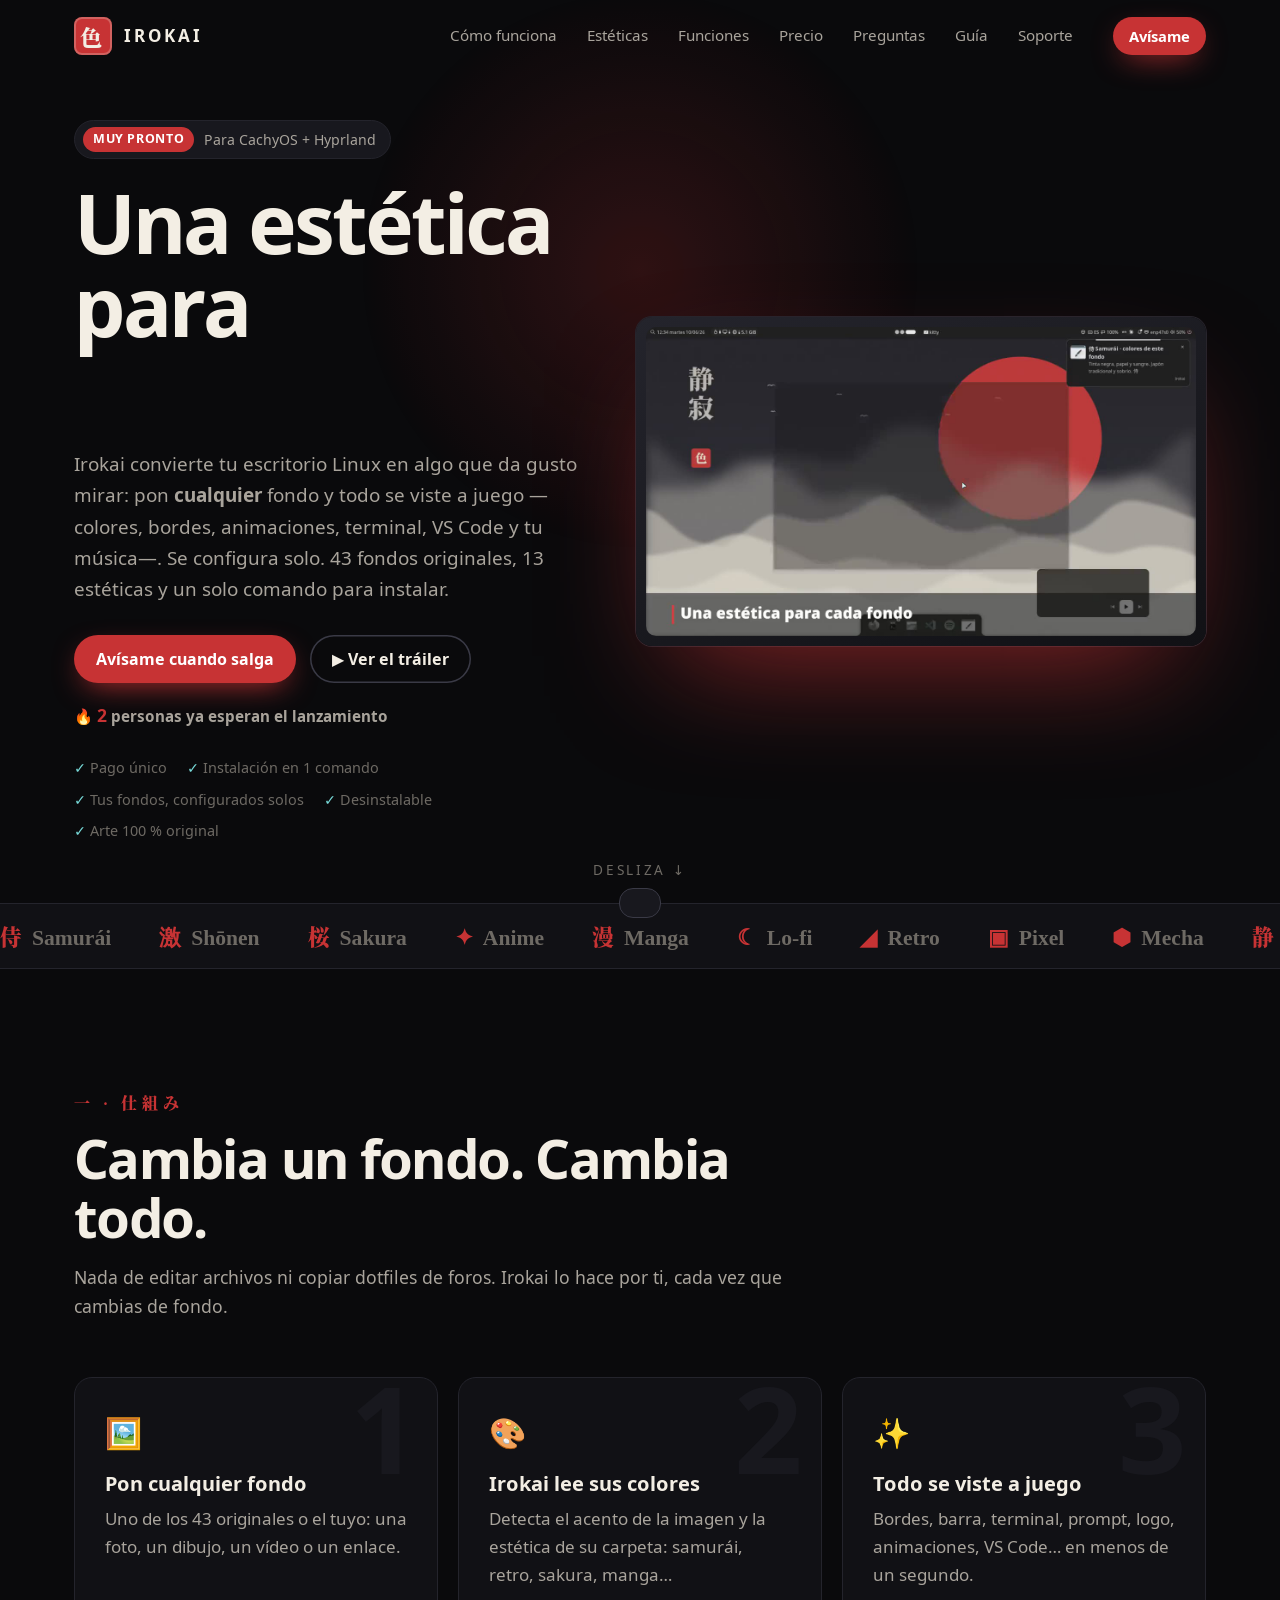
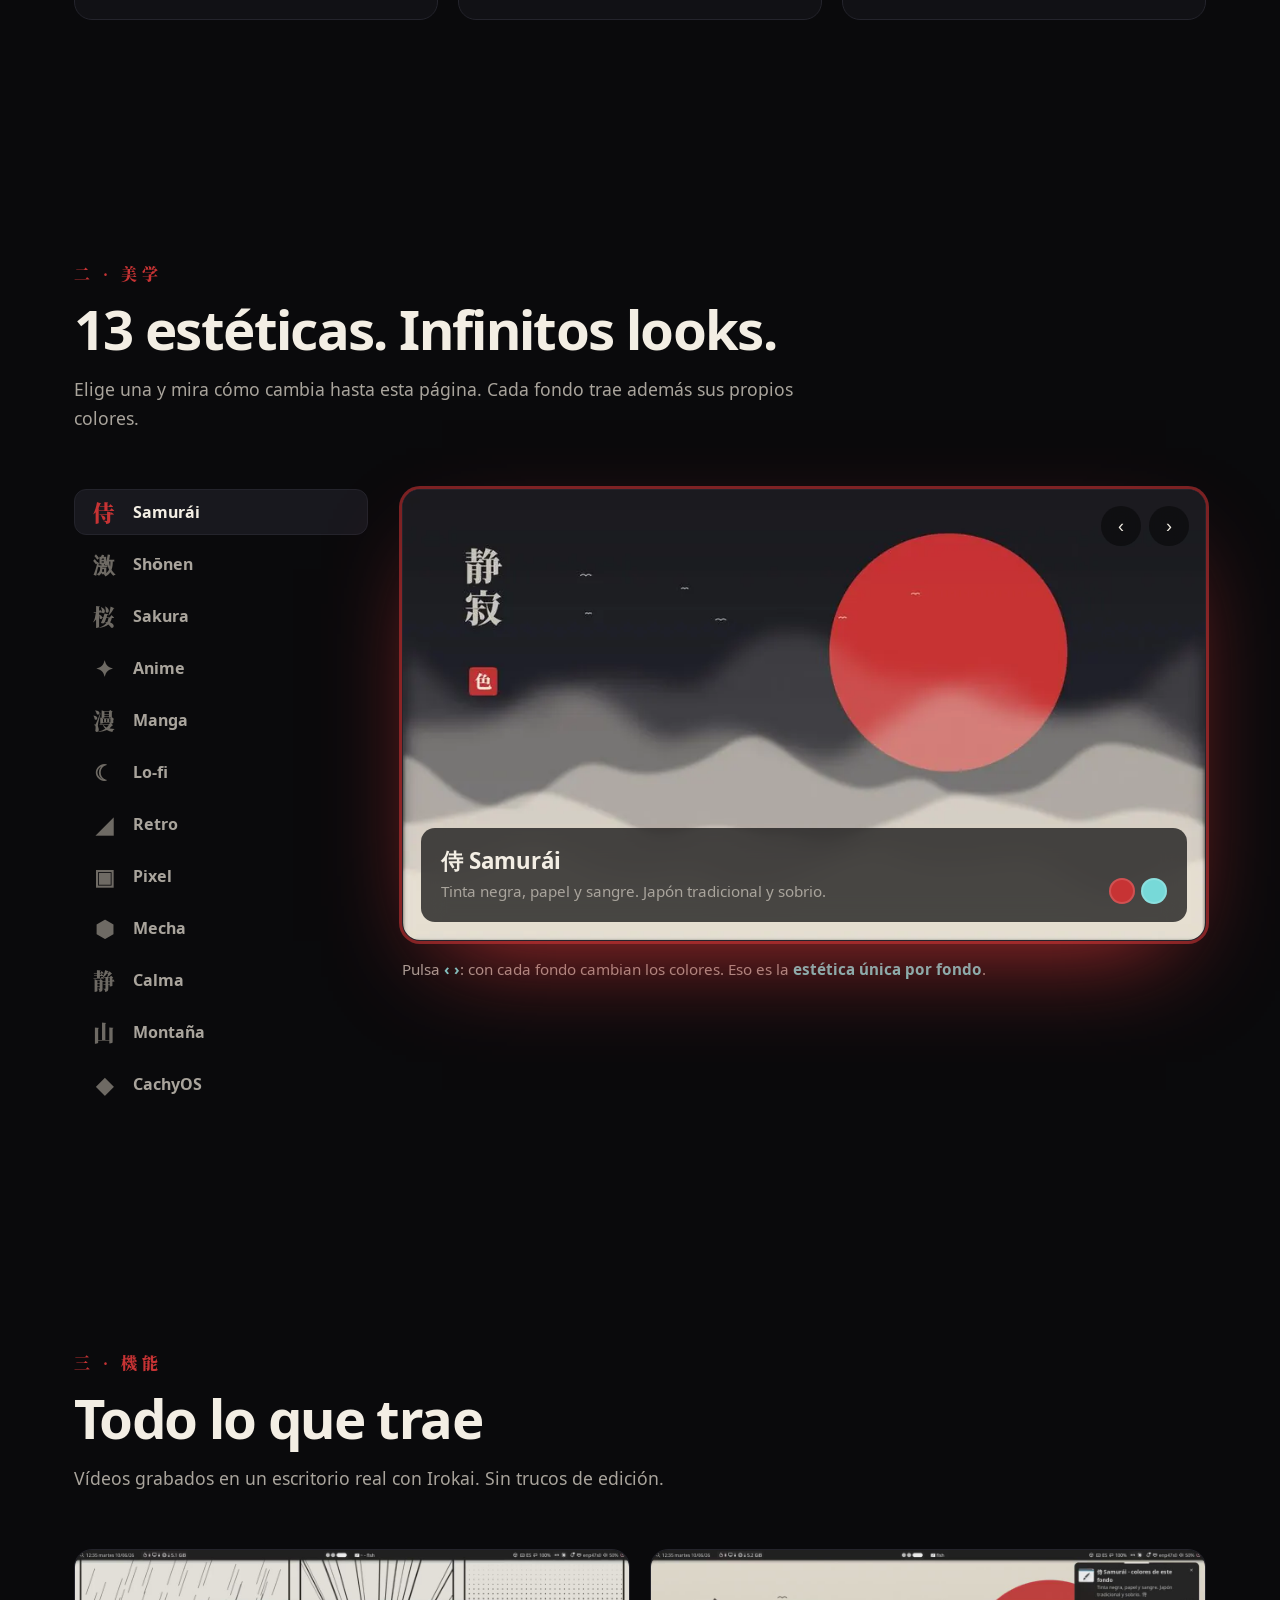
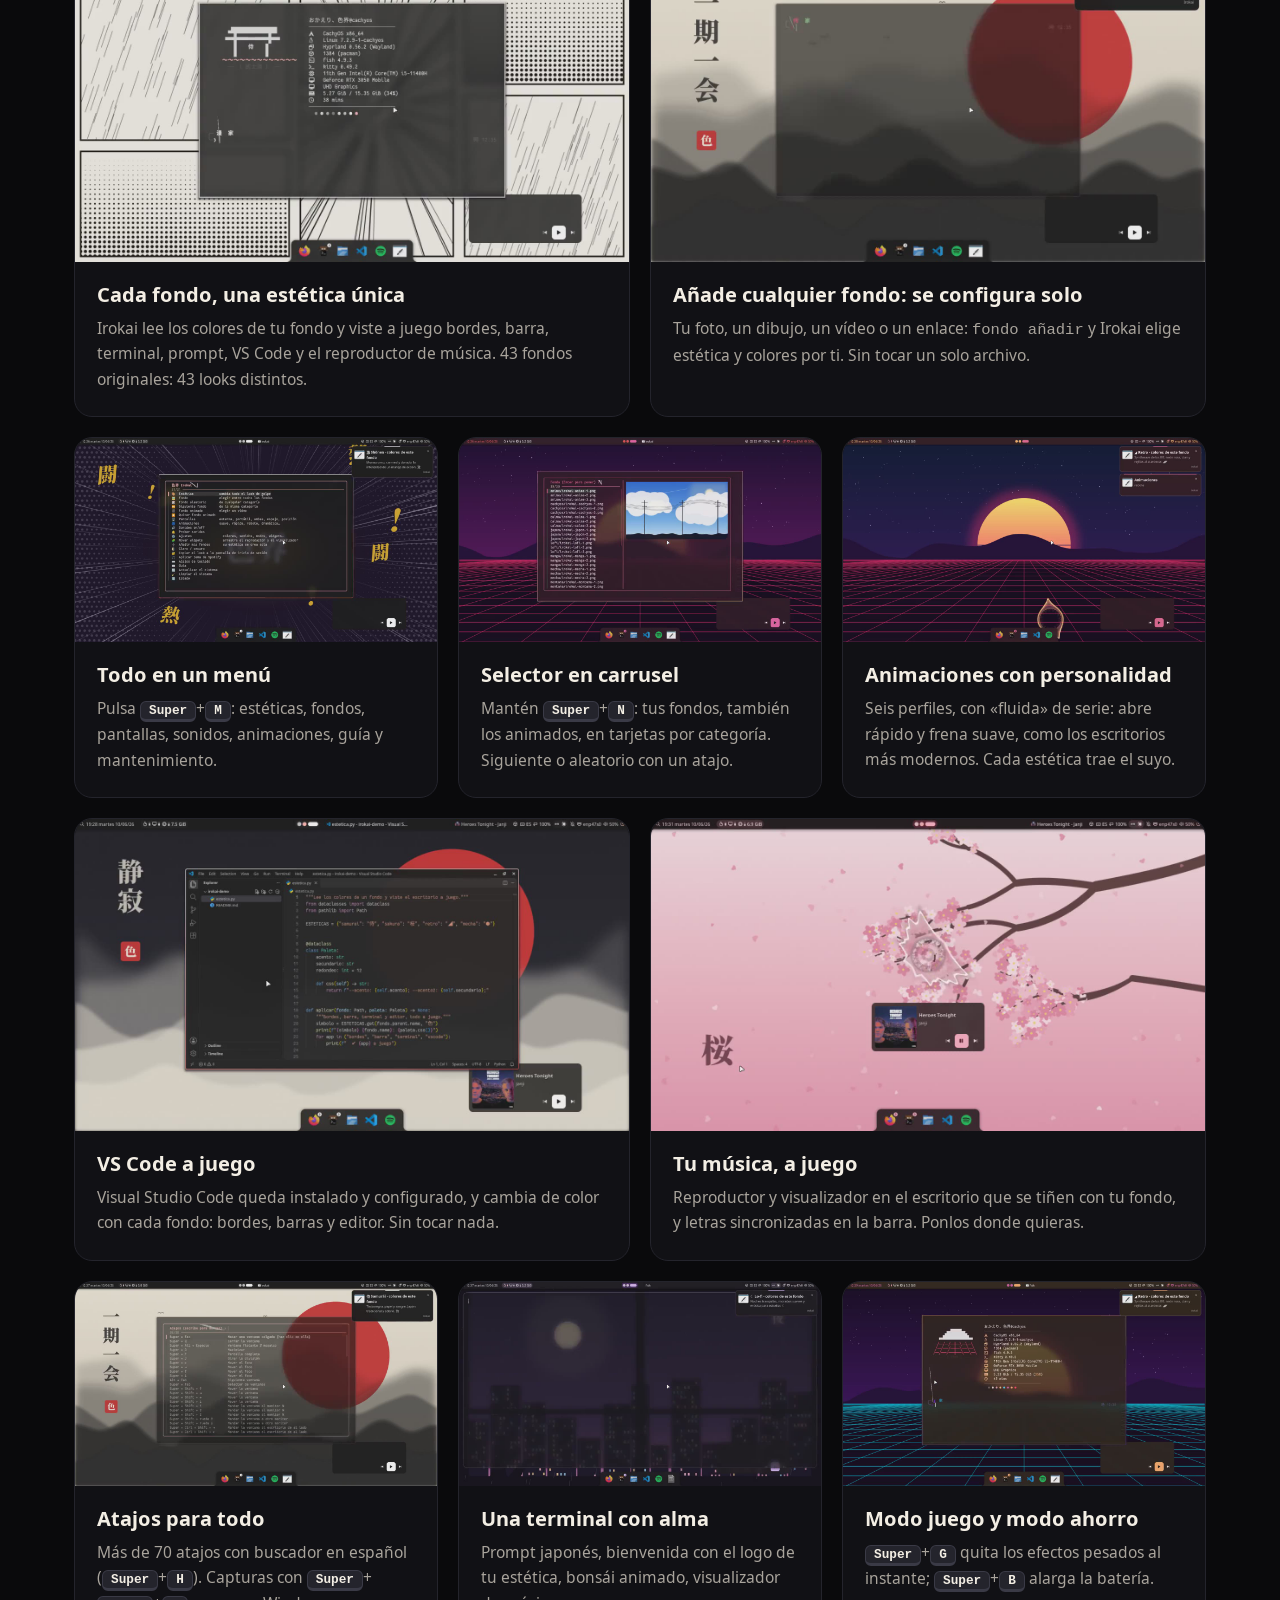
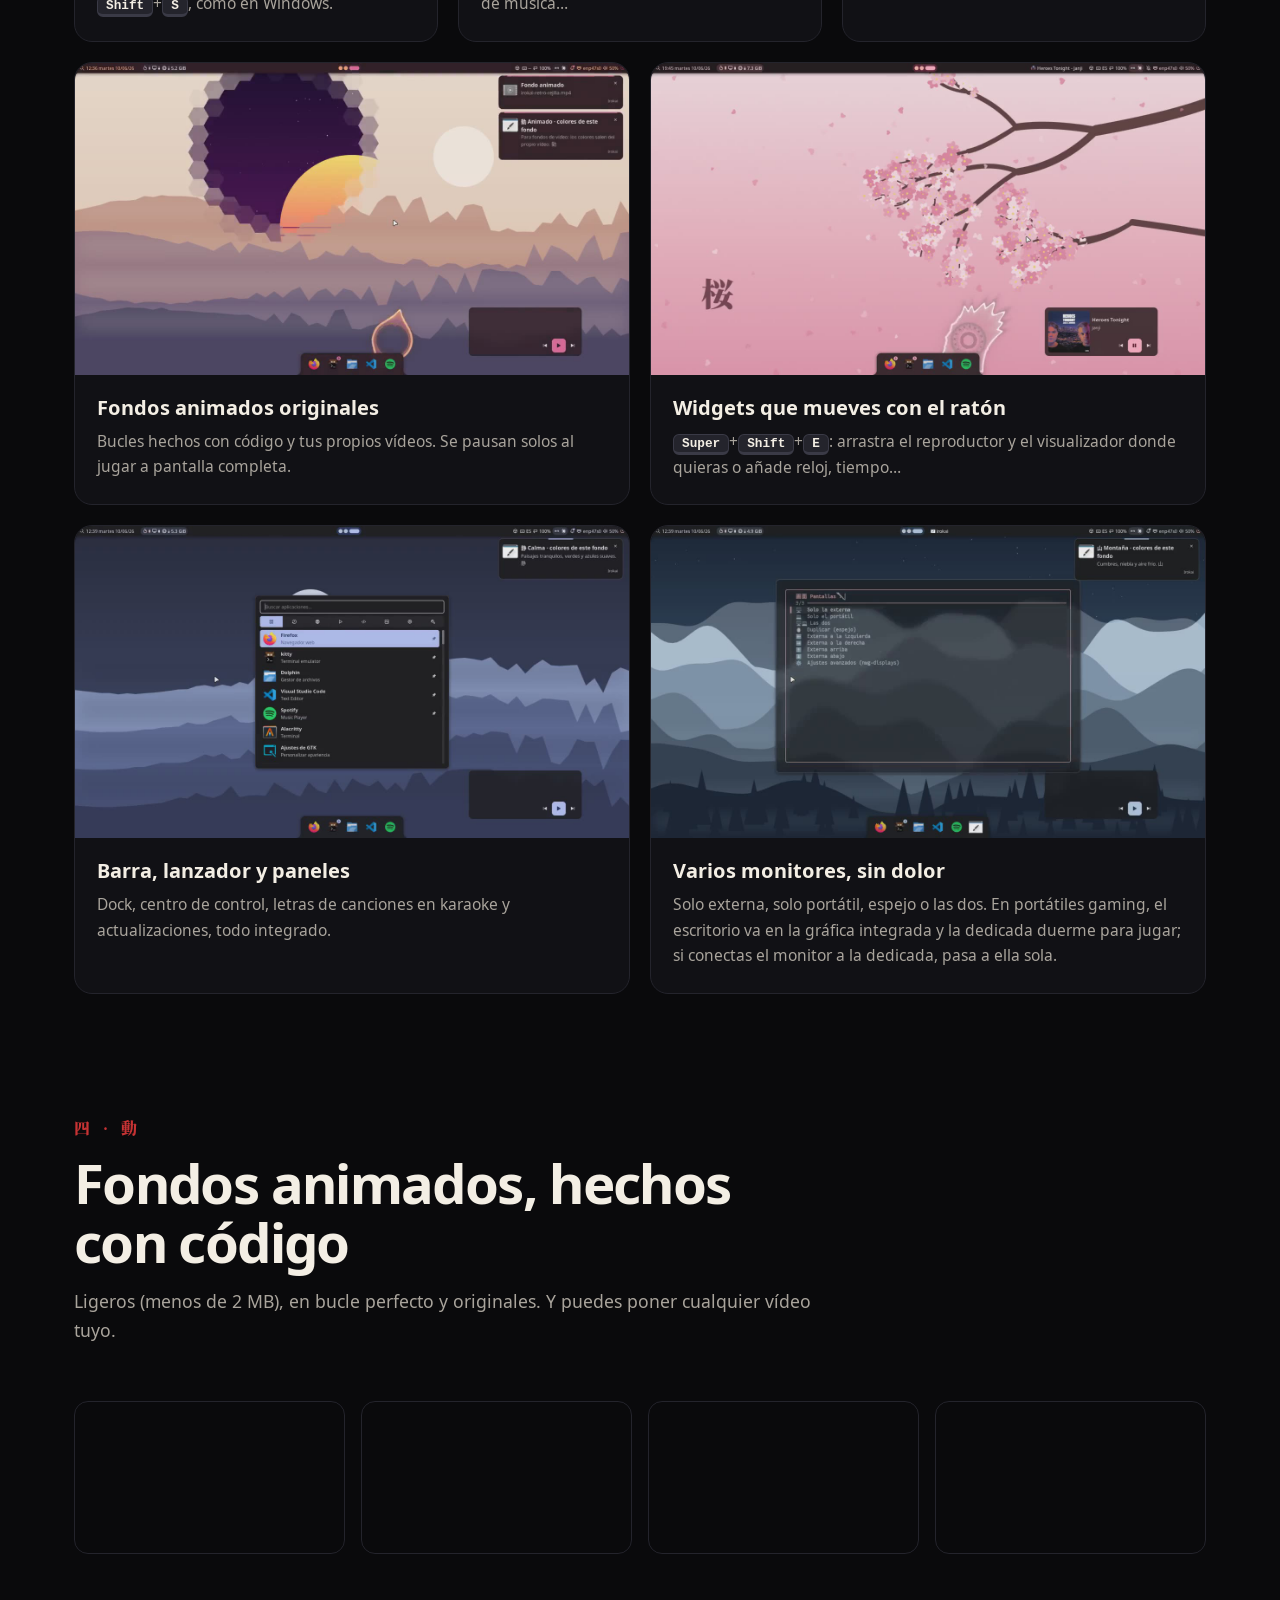
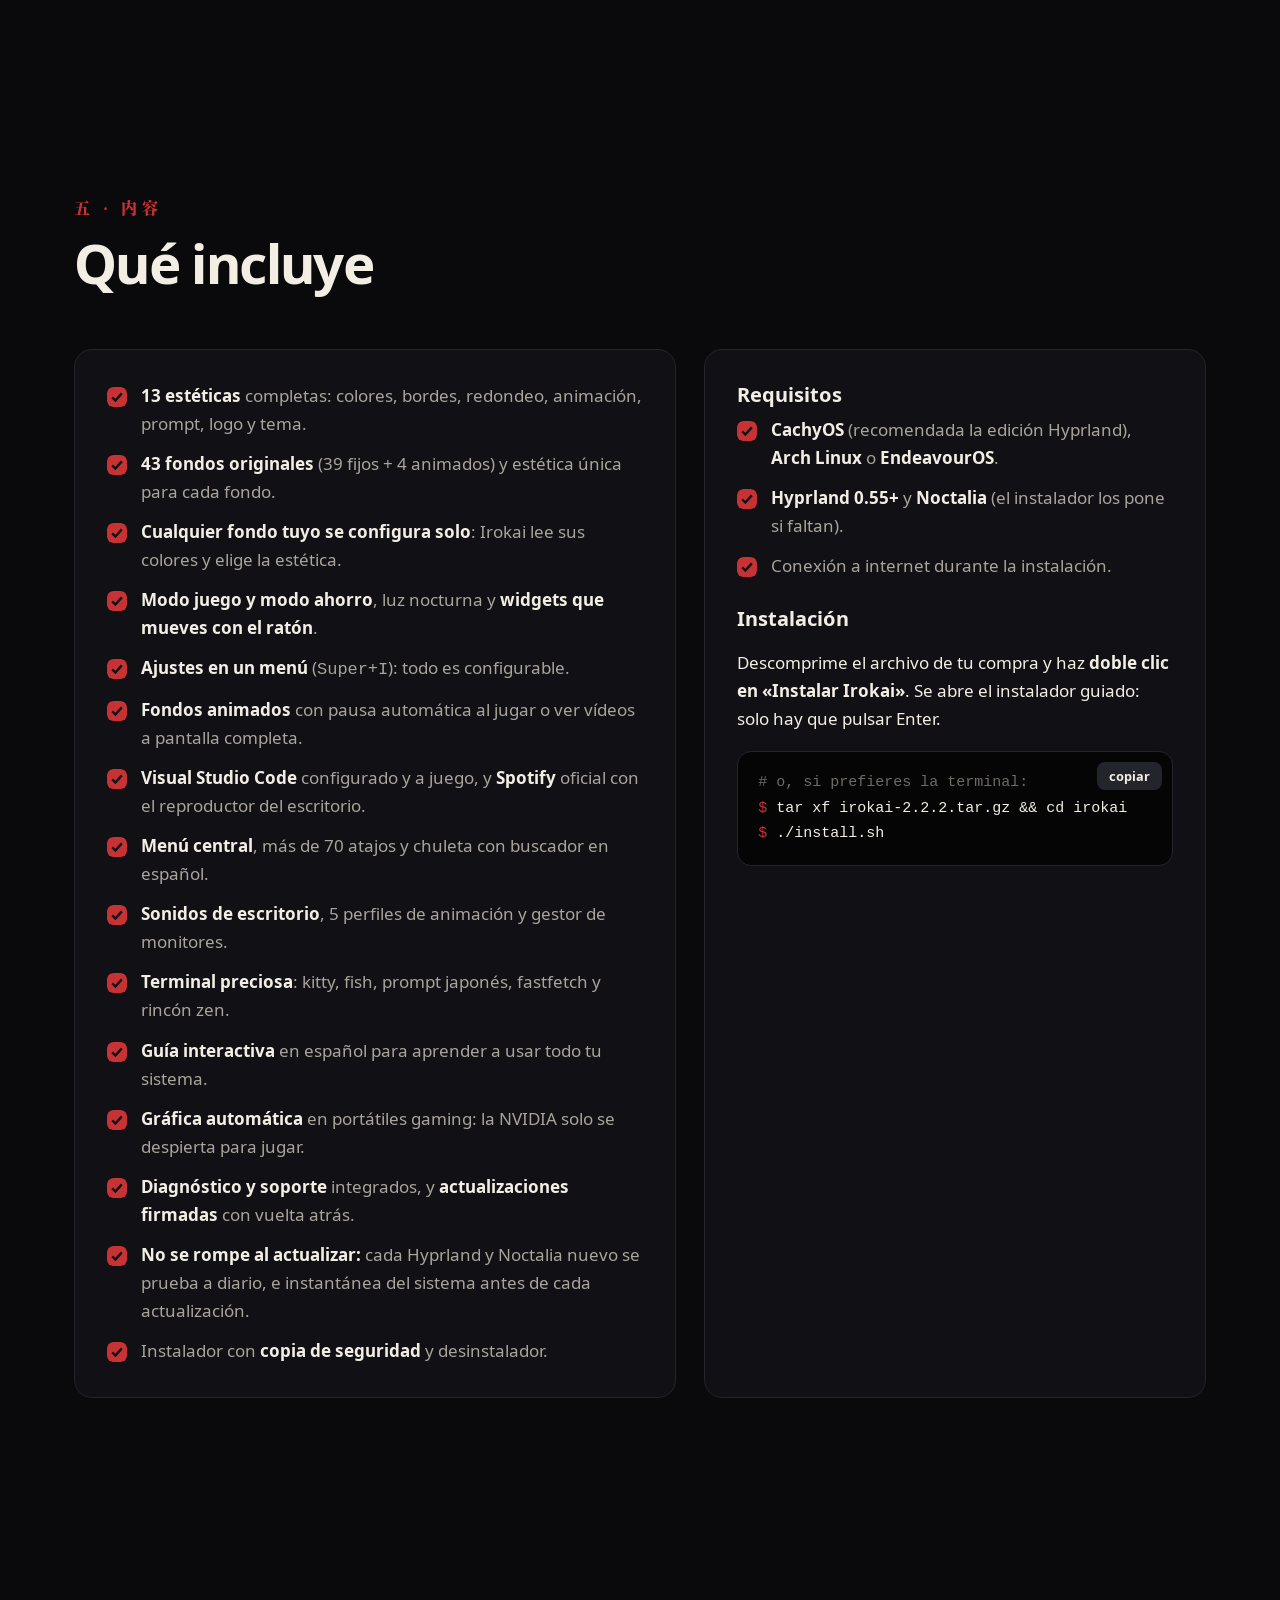
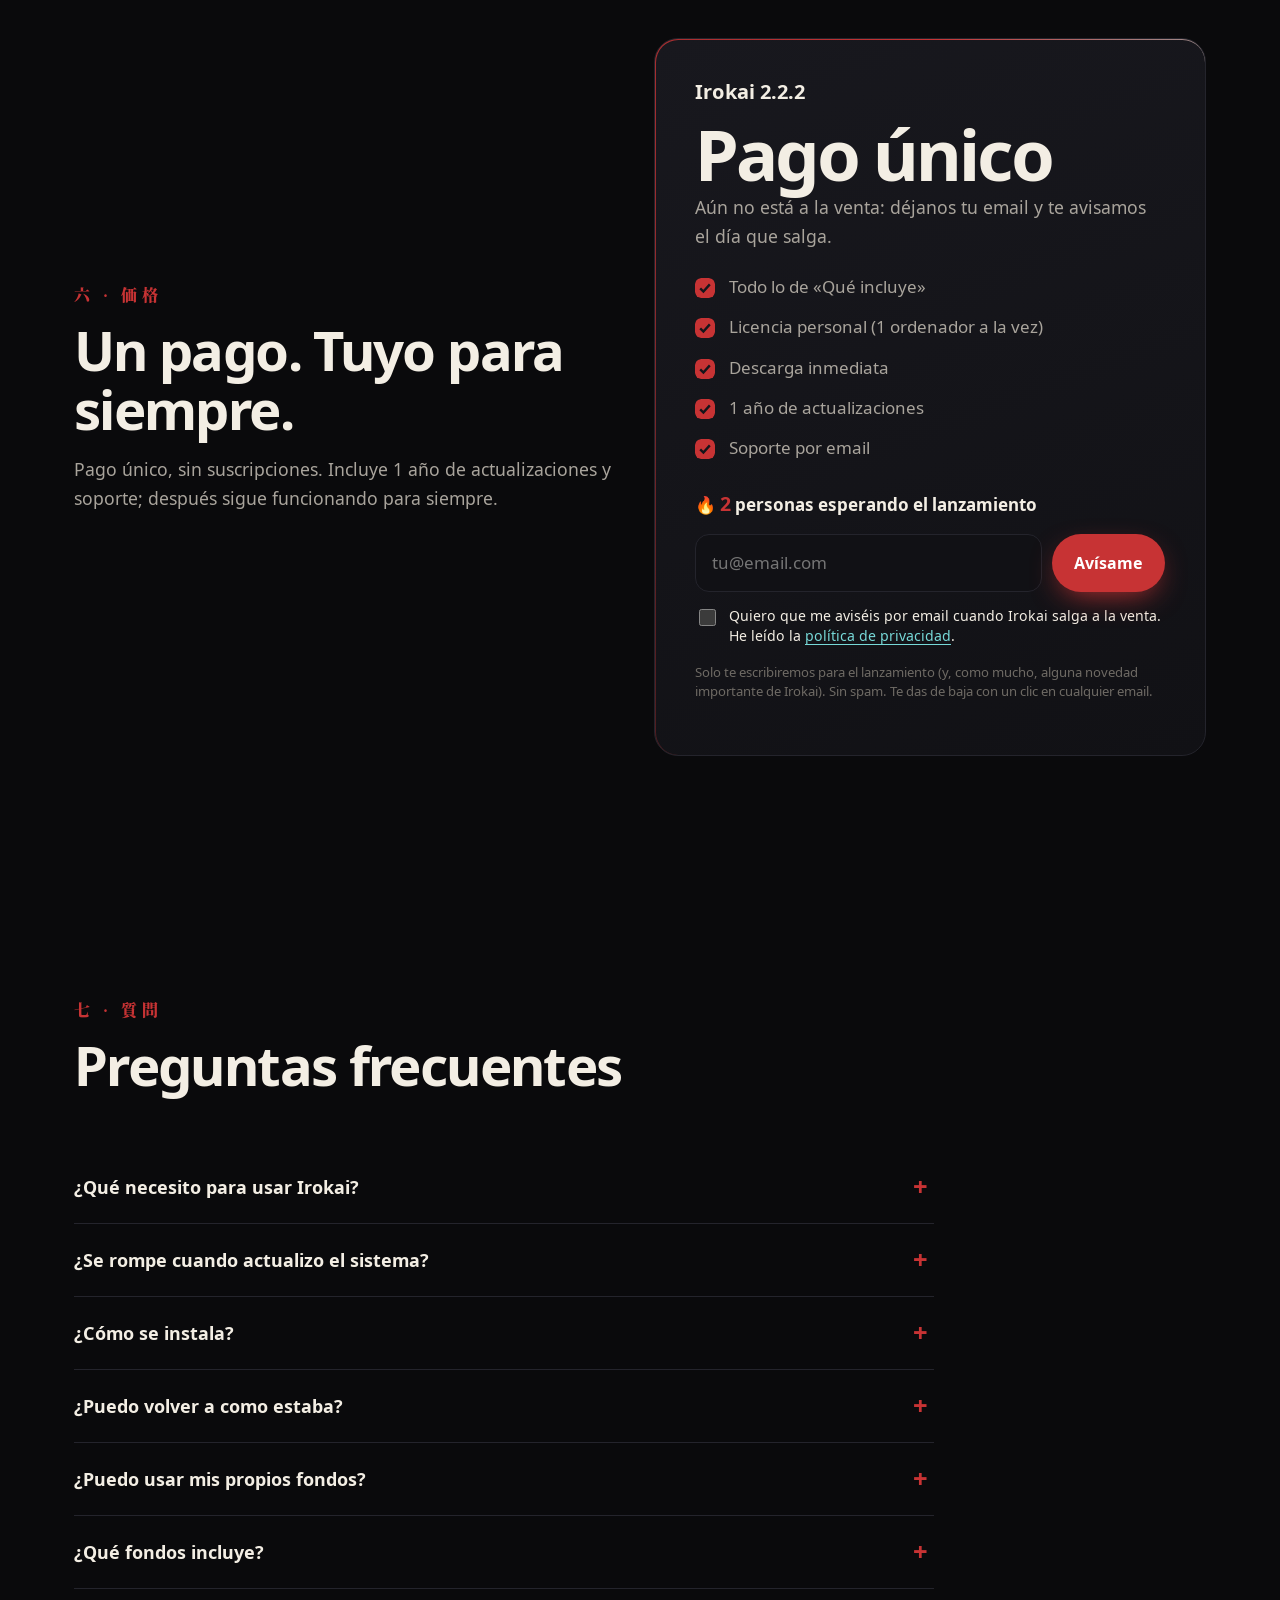
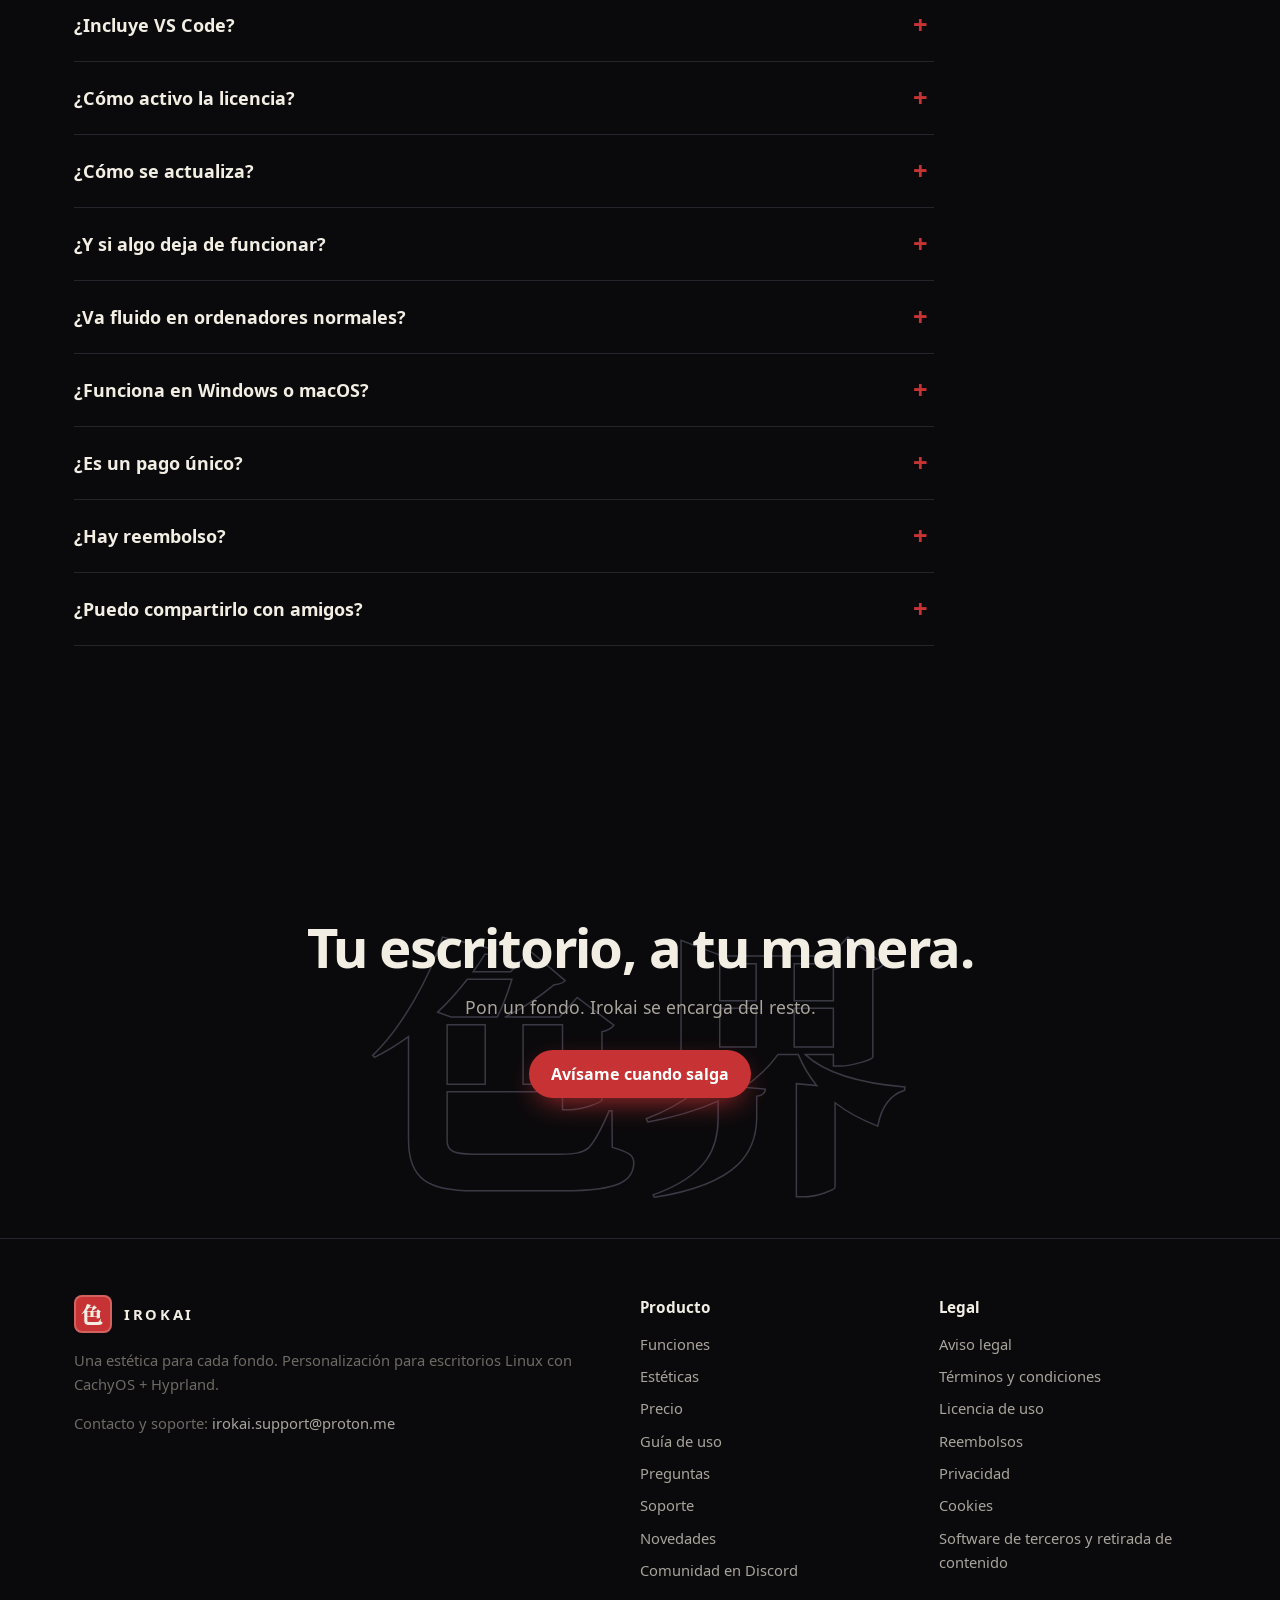
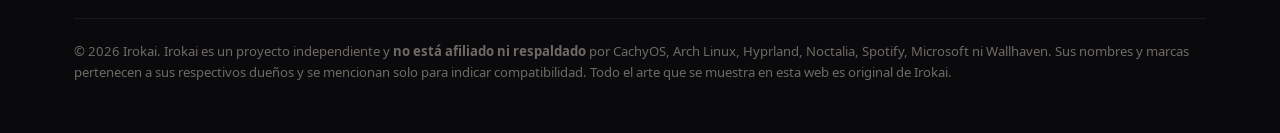
==== docs/index.html @ 559f282f "Irokai 2.2.2" ====
<!doctype html>
<html lang="es">
<head>
<meta charset="utf-8">
<meta name="viewport" content="width=device-width, initial-scale=1, viewport-fit=cover">
<title>Irokai · Una estética para cada fondo | Personaliza Hyprland en CachyOS</title>
<meta name="description" content="Irokai viste todo tu escritorio Linux a juego con cada fondo: colores, bordes, animaciones, terminal y VS Code. 43 fondos originales, 13 estéticas e instalación en un comando para CachyOS + Hyprland.">
<link rel="canonical" href="https://danitechia.github.io/irokai-web/">
<meta name="robots" content="index,follow,max-image-preview:large,max-video-preview:-1">
<meta name="theme-color" content="#0A0A0C">
<meta name="color-scheme" content="dark">
<link rel="icon" href="marca/favicon.svg" type="image/svg+xml">
<link rel="manifest" href="manifest.webmanifest">
<meta property="og:type" content="website">
<meta property="og:site_name" content="Irokai">
<meta property="og:locale" content="es_ES">
<meta property="og:title" content="Irokai · Una estética para cada fondo | Personaliza Hyprland en CachyOS">
<meta property="og:description" content="Irokai viste todo tu escritorio Linux a juego con cada fondo: colores, bordes, animaciones, terminal y VS Code. 43 fondos originales, 13 estéticas e instalación en un comando para CachyOS + Hyprland.">
<meta property="og:url" content="https://danitechia.github.io/irokai-web/">
<meta property="og:image" content="https://danitechia.github.io/irokai-web/marca/og.png">
<meta property="og:image:width" content="1200"><meta property="og:image:height" content="630">
<meta property="og:image:alt" content="Irokai 色界 — Una estética para cada fondo">
<meta name="twitter:card" content="summary_large_image">
<meta name="twitter:title" content="Irokai · Una estética para cada fondo | Personaliza Hyprland en CachyOS">
<meta name="twitter:description" content="Irokai viste todo tu escritorio Linux a juego con cada fondo: colores, bordes, animaciones, terminal y VS Code. 43 fondos originales, 13 estéticas e instalación en un comando para CachyOS + Hyprland.">
<meta name="twitter:image" content="https://danitechia.github.io/irokai-web/marca/og.png">
<link rel="preload" href="fuentes/sans-700.woff2" as="font" type="font/woff2" crossorigin>
<link rel="stylesheet" href="estilo.css?v=bb0face2">
<link rel="preload" as="image" href="media/heroe.jpg"><script type="application/ld+json">{"@context": "https://schema.org", "@type": "SoftwareApplication", "name": "Irokai", "alternateName": "色界", "description": "Personalización para escritorios Linux: una estética para cada fondo en CachyOS + Hyprland.", "applicationCategory": "DesktopEnhancementApplication", "operatingSystem": "Linux (CachyOS, Arch Linux) con Hyprland", "softwareVersion": "2.2.2", "inLanguage": "es", "url": "https://danitechia.github.io/irokai-web", "image": "https://danitechia.github.io/irokai-web/marca/og.png", "screenshot": "https://danitechia.github.io/irokai-web/media/trailer.jpg"}</script><script type="application/ld+json">{"@context": "https://schema.org", "@type": "Organization", "name": "Irokai", "url": "https://danitechia.github.io/irokai-web", "logo": "https://danitechia.github.io/irokai-web/marca/favicon.svg", "email": "irokai.support@proton.me", "sameAs": ["https://www.tiktok.com/@daniiatech"]}</script><script type="application/ld+json">{"@context": "https://schema.org", "@type": "FAQPage", "mainEntity": [{"@type": "Question", "name": "¿Qué necesito para usar Irokai?", "acceptedAnswer": {"@type": "Answer", "text": "Un PC con <b>CachyOS</b> (recomendada la edición Hyprland), <b>Arch Linux</b> o <b>EndeavourOS</b>. El instalador pone Hyprland y Noctalia si faltan, trae su propia configuración base si tu sistema no tiene una, y te avisa de todo lo demás."}}, {"@type": "Question", "name": "¿Se rompe cuando actualizo el sistema?", "acceptedAnswer": {"@type": "Answer", "text": "Esa es la promesa de Irokai: <b>no</b>. Cada versión nueva de Hyprland y Noctalia se prueba automáticamente cada día antes de que te llegue. <code>irokai actualizar</code> guarda una instantánea del sistema (puedes volver a ella desde el menú de arranque) y, si llega una versión que aún no está probada con Irokai, te propone esperar solo con esa mientras el resto se actualiza."}}, {"@type": "Question", "name": "¿Cómo se instala?", "acceptedAnswer": {"@type": "Answer", "text": "Descomprimes el archivo de tu compra y haces <b>doble clic en «Instalar Irokai»</b>: se abre el instalador guiado y solo tienes que pulsar Enter (si prefieres la terminal, <code>./install.sh</code>). Instala lo necesario desde los repositorios oficiales, guarda una copia de tu configuración y lo deja todo listo. Tarda unos minutos."}}, {"@type": "Question", "name": "¿Puedo volver a como estaba?", "acceptedAnswer": {"@type": "Answer", "text": "Sí. Antes de tocar nada se guarda una copia de tu configuración, y <code>./uninstall.sh</code> deshace la instalación sin borrar tus fondos."}}, {"@type": "Question", "name": "¿Puedo usar mis propios fondos?", "acceptedAnswer": {"@type": "Answer", "text": "Sí, y es lo mejor: pon cualquier imagen o vídeo con <code>fondo añadir</code> (o cópialo en la carpeta <code>mios</code>) y Irokai lee sus colores, elige la estética que mejor le va y configura todo el escritorio a juego. No tienes que tocar ningún archivo."}}, {"@type": "Question", "name": "¿Qué fondos incluye?", "acceptedAnswer": {"@type": "Answer", "text": "43 fondos <b>originales</b> creados por Irokai (39 fijos en 12 estilos y 4 animados), libres de derechos de terceros. Además, con <code>irokai fondos buscar</code> puedes buscar y descargar tú mismo fondos SFW de Wallhaven para tu uso personal."}}, {"@type": "Question", "name": "¿Incluye VS Code?", "acceptedAnswer": {"@type": "Answer", "text": "Instala <b>Visual Studio Code</b> (de Microsoft, bajo su licencia) y lo configura: se tiñe con los colores de tu fondo. También instala el cliente oficial de <b>Spotify</b>, que funciona con las teclas multimedia, el reproductor del escritorio y las letras en karaoke."}}, {"@type": "Question", "name": "¿Cómo activo la licencia?", "acceptedAnswer": {"@type": "Answer", "text": "El instalador te pide la clave del correo de compra (o luego: <code>irokai licencia activar &lt;clave&gt;</code>). Una licencia es para <b>una persona y un ordenador a la vez</b>: para cambiar de ordenador, <code>irokai licencia desactivar</code> en el anterior y actívala en el nuevo."}}, {"@type": "Question", "name": "¿Cómo se actualiza?", "acceptedAnswer": {"@type": "Answer", "text": "<code>irokai actualizar</code> pone el sistema al día con una instantánea de seguridad y te ofrece la versión nueva de Irokai si la hay: comprueba que es oficial (va firmada), guarda tu versión actual y, si algo fallara, vuelve sola atrás (o tú con <code>irokai actualizar volver</code>)."}}, {"@type": "Question", "name": "¿Y si algo deja de funcionar?", "acceptedAnswer": {"@type": "Answer", "text": "<code>irokai diagnostico</code> revisa lo importante y te dice cómo arreglarlo. Si no se soluciona, <code>irokai soporte</code> prepara un informe sin datos personales para enviarlo por email."}}, {"@type": "Question", "name": "¿Va fluido en ordenadores normales?", "acceptedAnswer": {"@type": "Answer", "text": "Sí. Los efectos están optimizados y los fondos animados se pausan solos con juegos o vídeos a pantalla completa. Si quieres el máximo rendimiento, <kbd>Super</kbd>+<kbd>G</kbd> activa el modo juego, y <kbd>Super</kbd>+<kbd>B</kbd> el modo ahorro."}}, {"@type": "Question", "name": "¿Funciona en Windows o macOS?", "acceptedAnswer": {"@type": "Answer", "text": "No. Irokai es para Linux (CachyOS, Arch Linux o EndeavourOS con Hyprland). Si quieres probarlo, instala CachyOS en otro disco."}}, {"@type": "Question", "name": "¿Es un pago único?", "acceptedAnswer": {"@type": "Answer", "text": "Sí: una vez, con <b>1 año de actualizaciones y soporte</b> incluido. Después Irokai sigue funcionando para siempre; si quieres las versiones nuevas, renuevas otro año. Sin suscripciones."}}, {"@type": "Question", "name": "¿Hay reembolso?", "acceptedAnswer": {"@type": "Answer", "text": "Es contenido digital de descarga inmediata, así que al comprar aceptas perder el derecho de desistimiento. Aun así, si Irokai no funciona como se describe en tu sistema compatible y no lo podemos arreglar, te devolvemos el dinero. Detalles en <a href=\"legal/reembolsos.html\">Reembolsos</a>."}}, {"@type": "Question", "name": "¿Puedo compartirlo con amigos?", "acceptedAnswer": {"@type": "Answer", "text": "La licencia es para una persona: cada uno necesita la suya. Si les gusta, mándales el enlace 💛"}}]}</script><script type="application/ld+json">{"@context": "https://schema.org", "@type": "VideoObject", "name": "Irokai — tráiler", "description": "Una estética para cada fondo en Linux con CachyOS + Hyprland.", "thumbnailUrl": "https://danitechia.github.io/irokai-web/media/trailer.jpg", "contentUrl": "https://danitechia.github.io/irokai-web/media/trailer.mp4", "uploadDate": "2026-11-01"}</script>
</head>
<body>
<a class="saltar" href="#contenido">Saltar al contenido</a>
<div id="progreso"></div><div id="luz" aria-hidden="true"></div>
<header class="cab" id="cab"><div class="contenedor">
  <a class="marca" href="./" aria-label="Irokai, inicio"><span class="sello">色</span>IROKAI</a>
  <button class="hamburguesa" aria-label="Abrir menú" aria-expanded="false" aria-controls="menu">☰</button>
  <nav class="menu" id="menu" aria-label="Principal">
    <a href="#como">Cómo funciona</a><a href="#esteticas">Estéticas</a><a href="#funciones">Funciones</a>
    <a href="#precio">Precio</a><a href="#faq">Preguntas</a><a href="guia/">Guía</a><a href="soporte/">Soporte</a>
  </nav>
  <a class="boton peq" href="#precio" data-comprar>Avísame</a>
</div></header>
<main id="contenido">

<section class="heroe" aria-labelledby="h1">
 <span class="go" style="left:4%;top:20%;animation-delay:0.3s">激</span><span class="go" style="left:46%;top:12%;animation-delay:1.4s">色</span><span class="go" style="left:90%;top:30%;animation-delay:0.8s">界</span><span class="go" style="left:7%;top:76%;animation-delay:2.1s">激</span><span class="go" style="left:93%;top:78%;animation-delay:2.7s">色</span>
 <div class="contenedor">
  <div>
   <span class="etiqueta"><b>MUY PRONTO</b> Para CachyOS + Hyprland</span>
   <h1 id="h1" data-letras>Una estética para <span class="acento">cada fondo.</span></h1>
   <p class="lead">Irokai convierte tu escritorio Linux en algo que da gusto mirar: pon <b>cualquier</b> fondo y todo se viste a juego —colores, bordes, animaciones, terminal, VS Code y tu música—. Se configura solo. 43 fondos originales, 13 estéticas y un solo comando para instalar.</p>
   <div class="acciones">
    <a class="boton" href="#precio" data-comprar>Avísame cuando salga</a>
    <a class="boton fantasma" href="#trailer" data-trailer>▶ Ver el tráiler</a>
   </div>
   <p class="esperando esperando-heroe" hidden>🔥 <b data-esperando></b> personas ya esperan el lanzamiento</p>
   <div class="confianza"><span>Pago único</span><span>Instalación en 1 comando</span><span>Tus fondos, configurados solos</span><span>Desinstalable</span><span>Arte 100 % original</span></div>
  </div>
  <div class="monitor rv" id="video">
   <video autoplay muted loop playsinline preload="metadata" poster="media/heroe.jpg" width="1280" height="720" aria-label="Irokai en acción">
    <source src="media/heroe.mp4" type="video/mp4"></video>
  </div>
 </div>
 <span class="bajar" aria-hidden="true">DESLIZA ↓</span>
</section>

<dialog id="trailer" aria-label="Tráiler de Irokai"><button class="cerrar" type="button" aria-label="Cerrar">✕</button>
 <video controls playsinline preload="none" poster="media/trailer.jpg" width="1920" height="1080" data-src-dialog="media/trailer.mp4"></video></dialog>

<div class="cinta" aria-hidden="true"><div><span><b>侍</b>Samurái</span><span><b>激</b>Shōnen</span><span><b>桜</b>Sakura</span><span><b>✦</b>Anime</span><span><b>漫</b>Manga</span><span><b>☾</b>Lo-fi</span><span><b>◢</b>Retro</span><span><b>▣</b>Pixel</span><span><b>⬢</b>Mecha</span><span><b>静</b>Calma</span><span><b>山</b>Montaña</span><span><b>◆</b>CachyOS</span><span><b>動</b>Animado</span><span><b>侍</b>Samurái</span><span><b>激</b>Shōnen</span><span><b>桜</b>Sakura</span><span><b>✦</b>Anime</span><span><b>漫</b>Manga</span><span><b>☾</b>Lo-fi</span><span><b>◢</b>Retro</span><span><b>▣</b>Pixel</span><span><b>⬢</b>Mecha</span><span><b>静</b>Calma</span><span><b>山</b>Montaña</span><span><b>◆</b>CachyOS</span><span><b>動</b>Animado</span></div></div>

<section id="como" aria-labelledby="h-como"><div class="contenedor">
 <div class="cabecera rv"><span class="kanji">一 · 仕組み</span><h2 id="h-como">Cambia un fondo. Cambia todo.</h2>
  <p class="sub">Nada de editar archivos ni copiar dotfiles de foros. Irokai lo hace por ti, cada vez que cambias de fondo.</p></div>
 <div class="pasos"><div class="paso rv" style="--d:0.0s"><div class="ico">🖼️</div><h3>Pon cualquier fondo</h3><p>Uno de los 43 originales o el tuyo: una foto, un dibujo, un vídeo o un enlace.</p></div><div class="paso rv" style="--d:0.1s"><div class="ico">🎨</div><h3>Irokai lee sus colores</h3><p>Detecta el acento de la imagen y la estética de su carpeta: samurái, retro, sakura, manga…</p></div><div class="paso rv" style="--d:0.2s"><div class="ico">✨</div><h3>Todo se viste a juego</h3><p>Bordes, barra, terminal, prompt, logo, animaciones, VS Code… en menos de un segundo.</p></div></div>
</div></section>

<section id="esteticas" aria-labelledby="h-est"><div class="contenedor">
 <div class="cabecera rv"><span class="kanji">二 · 美学</span><h2 id="h-est">13 estéticas. Infinitos looks.</h2>
  <p class="sub">Elige una y mira cómo cambia hasta esta página. Cada fondo trae además sus propios colores.</p></div>
 <div class="esteticas">
  <div class="lista-est" role="group" aria-label="Estéticas"><button type="button" data-i="0" aria-pressed="true"><i>侍</i>Samurái</button><button type="button" data-i="1" aria-pressed="false"><i>激</i>Shōnen</button><button type="button" data-i="2" aria-pressed="false"><i>桜</i>Sakura</button><button type="button" data-i="3" aria-pressed="false"><i>✦</i>Anime</button><button type="button" data-i="4" aria-pressed="false"><i>漫</i>Manga</button><button type="button" data-i="5" aria-pressed="false"><i>☾</i>Lo-fi</button><button type="button" data-i="6" aria-pressed="false"><i>◢</i>Retro</button><button type="button" data-i="7" aria-pressed="false"><i>▣</i>Pixel</button><button type="button" data-i="8" aria-pressed="false"><i>⬢</i>Mecha</button><button type="button" data-i="9" aria-pressed="false"><i>静</i>Calma</button><button type="button" data-i="10" aria-pressed="false"><i>山</i>Montaña</button><button type="button" data-i="11" aria-pressed="false"><i>◆</i>CachyOS</button><button type="button" data-i="12" aria-pressed="false"><i>動</i>Animado</button></div>
  <div>
   <div class="visor" id="visor">
    <img src="galeria/japon-2.webp" alt="Fondo original de la estética Samurái" width="960" height="540" loading="lazy">
    <div class="flechas"><button type="button" data-paso="-1" aria-label="Fondo anterior">‹</button><button type="button" data-paso="1" aria-label="Fondo siguiente">›</button></div>
    <div class="info"><div><h3 id="est-nombre">侍 Samurái</h3><p id="est-desc">Tinta negra, papel y sangre. Japón tradicional y sobrio.</p></div>
     <div class="muestras" aria-label="Colores de este fondo"><span></span><span></span></div></div>
   </div>
   <p class="nota-unica">Pulsa <b>‹ ›</b>: con cada fondo cambian los colores. Eso es la <b>estética única por fondo</b>.</p>
  </div>
 </div>
</div></section>

<section id="funciones" aria-labelledby="h-func"><div class="contenedor">
 <div class="cabecera rv"><span class="kanji">三 · 機能</span><h2 id="h-func">Todo lo que trae</h2>
  <p class="sub">Vídeos grabados en un escritorio real con Irokai. Sin trucos de edición.</p></div>
 <div class="funciones"><article class="func grande rv" style="--d:0.0s">
  <video muted loop playsinline preload="none" poster="media/unica.jpg" data-src="media/unica.mp4" aria-label="Cada fondo, una estética única" width="1280" height="720"></video>
  <div><h3>Cada fondo, una estética única</h3><p>Irokai lee los colores de tu fondo y viste a juego bordes, barra, terminal, prompt, VS Code y el reproductor de música. 43 fondos originales: 43 looks distintos.</p></div></article><article class="func grande rv" style="--d:0.08s">
  <video muted loop playsinline preload="none" poster="media/anadir.jpg" data-src="media/anadir.mp4" aria-label="Añade cualquier fondo: se configura solo" width="1280" height="720"></video>
  <div><h3>Añade cualquier fondo: se configura solo</h3><p>Tu foto, un dibujo, un vídeo o un enlace: <code>fondo añadir</code> y Irokai elige estética y colores por ti. Sin tocar un solo archivo.</p></div></article><article class="func rv" style="--d:0.16s">
  <video muted loop playsinline preload="none" poster="media/menu.jpg" data-src="media/menu.mp4" aria-label="Todo en un menú" width="1280" height="720"></video>
  <div><h3>Todo en un menú</h3><p>Pulsa <kbd>Super</kbd>+<kbd>M</kbd>: estéticas, fondos, pantallas, sonidos, animaciones, guía y mantenimiento.</p></div></article><article class="func rv" style="--d:0.0s">
  <video muted loop playsinline preload="none" poster="media/fondos.jpg" data-src="media/fondos.mp4" aria-label="Selector en carrusel" width="1280" height="720"></video>
  <div><h3>Selector en carrusel</h3><p>Mantén <kbd>Super</kbd>+<kbd>N</kbd>: tus fondos, también los animados, en tarjetas por categoría. Siguiente o aleatorio con un atajo.</p></div></article><article class="func rv" style="--d:0.08s">
  <video muted loop playsinline preload="none" poster="media/ventanas.jpg" data-src="media/ventanas.mp4" aria-label="Animaciones con personalidad" width="1280" height="720"></video>
  <div><h3>Animaciones con personalidad</h3><p>Seis perfiles, con «fluida» de serie: abre rápido y frena suave, como los escritorios más modernos. Cada estética trae el suyo.</p></div></article><article class="func grande rv" style="--d:0.16s">
  <video muted loop playsinline preload="none" poster="media/vscode.jpg" data-src="media/vscode.mp4" aria-label="VS Code a juego" width="1280" height="720"></video>
  <div><h3>VS Code a juego</h3><p>Visual Studio Code queda instalado y configurado, y cambia de color con cada fondo: bordes, barras y editor. Sin tocar nada.</p></div></article><article class="func grande rv" style="--d:0.0s">
  <video muted loop playsinline preload="none" poster="media/musica.jpg" data-src="media/musica.mp4" aria-label="Tu música, a juego" width="1280" height="720"></video>
  <div><h3>Tu música, a juego</h3><p>Reproductor y visualizador en el escritorio que se tiñen con tu fondo, y letras sincronizadas en la barra. Ponlos donde quieras.</p></div></article><article class="func rv" style="--d:0.08s">
  <video muted loop playsinline preload="none" poster="media/atajos.jpg" data-src="media/atajos.mp4" aria-label="Atajos para todo" width="1280" height="720"></video>
  <div><h3>Atajos para todo</h3><p>Más de 70 atajos con buscador en español (<kbd>Super</kbd>+<kbd>H</kbd>). Capturas con <kbd>Super</kbd>+<kbd>Shift</kbd>+<kbd>S</kbd>, como en Windows.</p></div></article><article class="func rv" style="--d:0.16s">
  <video muted loop playsinline preload="none" poster="media/terminal.jpg" data-src="media/terminal.mp4" aria-label="Una terminal con alma" width="1280" height="720"></video>
  <div><h3>Una terminal con alma</h3><p>Prompt japonés, bienvenida con el logo de tu estética, bonsái animado, visualizador de música…</p></div></article><article class="func rv" style="--d:0.0s">
  <video muted loop playsinline preload="none" poster="media/modos.jpg" data-src="media/modos.mp4" aria-label="Modo juego y modo ahorro" width="1280" height="720"></video>
  <div><h3>Modo juego y modo ahorro</h3><p><kbd>Super</kbd>+<kbd>G</kbd> quita los efectos pesados al instante; <kbd>Super</kbd>+<kbd>B</kbd> alarga la batería.</p></div></article><article class="func grande rv" style="--d:0.08s">
  <video muted loop playsinline preload="none" poster="media/animados.jpg" data-src="media/animados.mp4" aria-label="Fondos animados originales" width="1280" height="720"></video>
  <div><h3>Fondos animados originales</h3><p>Bucles hechos con código y tus propios vídeos. Se pausan solos al jugar a pantalla completa.</p></div></article><article class="func grande rv" style="--d:0.16s">
  <video muted loop playsinline preload="none" poster="media/widgets.jpg" data-src="media/widgets.mp4" aria-label="Widgets que mueves con el ratón" width="1280" height="720"></video>
  <div><h3>Widgets que mueves con el ratón</h3><p><kbd>Super</kbd>+<kbd>Shift</kbd>+<kbd>E</kbd>: arrastra el reproductor y el visualizador donde quieras o añade reloj, tiempo…</p></div></article><article class="func grande rv" style="--d:0.0s">
  <video muted loop playsinline preload="none" poster="media/noctalia.jpg" data-src="media/noctalia.mp4" aria-label="Barra, lanzador y paneles" width="1280" height="720"></video>
  <div><h3>Barra, lanzador y paneles</h3><p>Dock, centro de control, letras de canciones en karaoke y actualizaciones, todo integrado.</p></div></article><article class="func grande rv" style="--d:0.08s">
  <video muted loop playsinline preload="none" poster="media/pantallas.jpg" data-src="media/pantallas.mp4" aria-label="Varios monitores, sin dolor" width="1280" height="720"></video>
  <div><h3>Varios monitores, sin dolor</h3><p>Solo externa, solo portátil, espejo o las dos. En portátiles gaming, el escritorio va en la gráfica integrada y la dedicada duerme para jugar; si conectas el monitor a la dedicada, pasa a ella sola.</p></div></article></div>
</div></section>

<section aria-labelledby="h-anim" style="padding-top:0"><div class="contenedor">
 <div class="cabecera rv"><span class="kanji">四 · 動</span><h2 id="h-anim">Fondos animados, hechos con código</h2>
  <p class="sub">Ligeros (menos de 2 MB), en bucle perfecto y originales. Y puedes poner cualquier vídeo tuyo.</p></div>
 <div class="animados rv"><video muted loop playsinline preload="none" data-src="galeria/anim-retro-rejilla.mp4" aria-label="Fondo animado original: retro rejilla" width="960" height="540"></video><video muted loop playsinline preload="none" data-src="galeria/anim-sakura-noche.mp4" aria-label="Fondo animado original: sakura noche" width="960" height="540"></video><video muted loop playsinline preload="none" data-src="galeria/anim-lofi-lluvia.mp4" aria-label="Fondo animado original: lofi lluvia" width="960" height="540"></video><video muted loop playsinline preload="none" data-src="galeria/anim-mecha-hud.mp4" aria-label="Fondo animado original: mecha hud" width="960" height="540"></video></div>
</div></section>

<section id="incluye" aria-labelledby="h-inc"><div class="contenedor">
 <div class="cabecera rv"><span class="kanji">五 · 内容</span><h2 id="h-inc">Qué incluye</h2></div>
 <div class="incluye">
  <div class="caja rv"><ul class="lista-check">
   <li><b>13 estéticas</b> completas: colores, bordes, redondeo, animación, prompt, logo y tema.</li>
   <li><b>43 fondos originales</b> (39 fijos + 4 animados) y estética única para cada fondo.</li>
   <li><b>Cualquier fondo tuyo se configura solo</b>: Irokai lee sus colores y elige la estética.</li>
   <li><b>Modo juego y modo ahorro</b>, luz nocturna y <b>widgets que mueves con el ratón</b>.</li>
   <li><b>Ajustes en un menú</b> (<kbd>Super</kbd>+<kbd>I</kbd>): todo es configurable.</li>
   <li><b>Fondos animados</b> con pausa automática al jugar o ver vídeos a pantalla completa.</li>
   <li><b>Visual Studio Code</b> configurado y a juego, y <b>Spotify</b> oficial con el reproductor del escritorio.</li>
   <li><b>Menú central</b>, más de 70 atajos y chuleta con buscador en español.</li>
   <li><b>Sonidos de escritorio</b>, 5 perfiles de animación y gestor de monitores.</li>
   <li><b>Terminal preciosa</b>: kitty, fish, prompt japonés, fastfetch y rincón zen.</li>
   <li><b>Guía interactiva</b> en español para aprender a usar todo tu sistema.</li>
   <li><b>Gráfica automática</b> en portátiles gaming: la NVIDIA solo se despierta para jugar.</li>
   <li><b>Diagnóstico y soporte</b> integrados, y <b>actualizaciones firmadas</b> con vuelta atrás.</li>
   <li><b>No se rompe al actualizar:</b> cada Hyprland y Noctalia nuevo se prueba a diario, e instantánea del sistema antes de cada actualización.</li>
   <li>Instalador con <b>copia de seguridad</b> y desinstalador.</li>
  </ul></div>
  <div class="caja rv" style="--d:.1s"><h3>Requisitos</h3><ul class="lista-check">
   <li><b>CachyOS</b> (recomendada la edición Hyprland), <b>Arch Linux</b> o <b>EndeavourOS</b>.</li>
   <li><b>Hyprland 0.55+</b> y <b>Noctalia</b> (el instalador los pone si faltan).</li>
   <li>Conexión a internet durante la instalación.</li></ul>
   <h3 style="margin-top:26px">Instalación</h3>
   <p>Descomprime el archivo de tu compra y haz <b>doble clic en «Instalar Irokai»</b>. Se abre el instalador guiado: solo hay que pulsar Enter.</p>
   <pre class="instalar"><button class="copiar" type="button">copiar</button><span class="c"># o, si prefieres la terminal:</span>
<span class="p">$</span> tar xf irokai-2.2.2.tar.gz && cd irokai
<span class="p">$</span> ./install.sh</pre></div>
 </div>
</div></section>

<section id="precio" aria-labelledby="h-precio"><div class="contenedor precio">
 <div class="rv"><span class="kanji" style="font:900 1rem var(--kanji);color:var(--acento);letter-spacing:.3em">六 · 価格</span>
  <h2 id="h-precio">Un pago. Tuyo para siempre.</h2>
  <p class="sub">Pago único, sin suscripciones. Incluye 1 año de actualizaciones y soporte; después sigue funcionando para siempre.</p></div>
 <div class="tarjeta-precio rv" style="--d:.1s">
  <h3>Irokai 2.2.2</h3>
  <div class="cifra">Pago único</div>
  <p class="sub">Aún no está a la venta: déjanos tu email y te avisamos el día que salga.</p>
  <ul class="lista-check" style="margin:22px 0 26px">
   <li>Todo lo de «Qué incluye»</li><li>Licencia personal (1 ordenador a la vez)</li><li>Descarga inmediata</li><li>1 año de actualizaciones</li><li>Soporte por email</li></ul>
  <p class="esperando" hidden>🔥 <b data-esperando></b> personas esperando el lanzamiento</p>
  <form class="avisame" id="avisame" novalidate>
   <label for="av-email" class="oculto">Tu email</label>
   <div class="fila"><input id="av-email" name="email" type="email" required autocomplete="email" placeholder="tu@email.com" maxlength="120">
    <button class="boton" type="submit">Avísame</button></div>
   <input type="text" name="web" tabindex="-1" autocomplete="off" class="trampa" aria-hidden="true">
   <label class="consentimiento"><input type="checkbox" name="acepto" required>
    <span>Quiero que me aviséis por email cuando Irokai salga a la venta. He leído la <a href="legal/privacidad.html">política de privacidad</a>.</span></label>
   <p class="legal-compra">Solo te escribiremos para el lanzamiento (y, como mucho, alguna novedad importante de Irokai). Sin spam. Te das de baja con un clic en cualquier email.</p>
  </form>
 </div>
</div></section>

<section id="faq" aria-labelledby="h-faq"><div class="contenedor">
 <div class="cabecera rv"><span class="kanji">七 · 質問</span><h2 id="h-faq">Preguntas frecuentes</h2></div>
 <div class="faq rv"><details><summary>¿Qué necesito para usar Irokai?</summary><div><p>Un PC con <b>CachyOS</b> (recomendada la edición Hyprland), <b>Arch Linux</b> o <b>EndeavourOS</b>. El instalador pone Hyprland y Noctalia si faltan, trae su propia configuración base si tu sistema no tiene una, y te avisa de todo lo demás.</p></div></details><details><summary>¿Se rompe cuando actualizo el sistema?</summary><div><p>Esa es la promesa de Irokai: <b>no</b>. Cada versión nueva de Hyprland y Noctalia se prueba automáticamente cada día antes de que te llegue. <code>irokai actualizar</code> guarda una instantánea del sistema (puedes volver a ella desde el menú de arranque) y, si llega una versión que aún no está probada con Irokai, te propone esperar solo con esa mientras el resto se actualiza.</p></div></details><details><summary>¿Cómo se instala?</summary><div><p>Descomprimes el archivo de tu compra y haces <b>doble clic en «Instalar Irokai»</b>: se abre el instalador guiado y solo tienes que pulsar Enter (si prefieres la terminal, <code>./install.sh</code>). Instala lo necesario desde los repositorios oficiales, guarda una copia de tu configuración y lo deja todo listo. Tarda unos minutos.</p></div></details><details><summary>¿Puedo volver a como estaba?</summary><div><p>Sí. Antes de tocar nada se guarda una copia de tu configuración, y <code>./uninstall.sh</code> deshace la instalación sin borrar tus fondos.</p></div></details><details><summary>¿Puedo usar mis propios fondos?</summary><div><p>Sí, y es lo mejor: pon cualquier imagen o vídeo con <code>fondo añadir</code> (o cópialo en la carpeta <code>mios</code>) y Irokai lee sus colores, elige la estética que mejor le va y configura todo el escritorio a juego. No tienes que tocar ningún archivo.</p></div></details><details><summary>¿Qué fondos incluye?</summary><div><p>43 fondos <b>originales</b> creados por Irokai (39 fijos en 12 estilos y 4 animados), libres de derechos de terceros. Además, con <code>irokai fondos buscar</code> puedes buscar y descargar tú mismo fondos SFW de Wallhaven para tu uso personal.</p></div></details><details><summary>¿Incluye VS Code?</summary><div><p>Instala <b>Visual Studio Code</b> (de Microsoft, bajo su licencia) y lo configura: se tiñe con los colores de tu fondo. También instala el cliente oficial de <b>Spotify</b>, que funciona con las teclas multimedia, el reproductor del escritorio y las letras en karaoke.</p></div></details><details><summary>¿Cómo activo la licencia?</summary><div><p>El instalador te pide la clave del correo de compra (o luego: <code>irokai licencia activar &lt;clave&gt;</code>). Una licencia es para <b>una persona y un ordenador a la vez</b>: para cambiar de ordenador, <code>irokai licencia desactivar</code> en el anterior y actívala en el nuevo.</p></div></details><details><summary>¿Cómo se actualiza?</summary><div><p><code>irokai actualizar</code> pone el sistema al día con una instantánea de seguridad y te ofrece la versión nueva de Irokai si la hay: comprueba que es oficial (va firmada), guarda tu versión actual y, si algo fallara, vuelve sola atrás (o tú con <code>irokai actualizar volver</code>).</p></div></details><details><summary>¿Y si algo deja de funcionar?</summary><div><p><code>irokai diagnostico</code> revisa lo importante y te dice cómo arreglarlo. Si no se soluciona, <code>irokai soporte</code> prepara un informe sin datos personales para enviarlo por email.</p></div></details><details><summary>¿Va fluido en ordenadores normales?</summary><div><p>Sí. Los efectos están optimizados y los fondos animados se pausan solos con juegos o vídeos a pantalla completa. Si quieres el máximo rendimiento, <kbd>Super</kbd>+<kbd>G</kbd> activa el modo juego, y <kbd>Super</kbd>+<kbd>B</kbd> el modo ahorro.</p></div></details><details><summary>¿Funciona en Windows o macOS?</summary><div><p>No. Irokai es para Linux (CachyOS, Arch Linux o EndeavourOS con Hyprland). Si quieres probarlo, instala CachyOS en otro disco.</p></div></details><details><summary>¿Es un pago único?</summary><div><p>Sí: una vez, con <b>1 año de actualizaciones y soporte</b> incluido. Después Irokai sigue funcionando para siempre; si quieres las versiones nuevas, renuevas otro año. Sin suscripciones.</p></div></details><details><summary>¿Hay reembolso?</summary><div><p>Es contenido digital de descarga inmediata, así que al comprar aceptas perder el derecho de desistimiento. Aun así, si Irokai no funciona como se describe en tu sistema compatible y no lo podemos arreglar, te devolvemos el dinero. Detalles en <a href="legal/reembolsos.html">Reembolsos</a>.</p></div></details><details><summary>¿Puedo compartirlo con amigos?</summary><div><p>La licencia es para una persona: cada uno necesita la suya. Si les gusta, mándales el enlace 💛</p></div></details></div>
</div></section>

<section class="final" aria-labelledby="h-final"><div class="contenedor" style="position:relative">
 <div class="gigante" aria-hidden="true">色界</div>
 <h2 id="h-final" class="rv">Tu escritorio, a tu manera.</h2>
 <p class="sub rv">Pon un fondo. Irokai se encarga del resto.</p>
 <div class="acciones rv" style="justify-content:center;margin-top:28px"><a class="boton" href="#precio" data-comprar>Avísame cuando salga</a></div>
</div></section>

</main>
<footer><div class="contenedor">
 <div class="rejilla">
  <div><a class="marca" href="./"><span class="sello">色</span>IROKAI</a>
   <p>Una estética para cada fondo. Personalización para escritorios Linux con CachyOS + Hyprland.</p>
   <p>Contacto y soporte: <a href="mailto:irokai.support@proton.me">irokai.support@proton.me</a></p></div>
  <div><h4>Producto</h4><ul><li><a href="#funciones">Funciones</a></li><li><a href="#esteticas">Estéticas</a></li>
   <li><a href="#precio">Precio</a></li><li><a href="guia/">Guía de uso</a></li><li><a href="#faq">Preguntas</a></li><li><a href="soporte/">Soporte</a></li><li><a href="novedades/">Novedades</a></li><li><a href="discord/">Comunidad en Discord</a></li></ul></div>
  <div><h4>Legal</h4><ul><li><a href="legal/aviso-legal.html">Aviso legal</a></li><li><a href="legal/terminos.html">Términos y condiciones</a></li>
   <li><a href="legal/licencia.html">Licencia de uso</a></li><li><a href="legal/reembolsos.html">Reembolsos</a></li>
   <li><a href="legal/privacidad.html">Privacidad</a></li><li><a href="legal/cookies.html">Cookies</a></li>
   <li><a href="legal/terceros.html">Software de terceros y retirada de contenido</a></li></ul></div>
 </div>
 <p class="descargo">© 2026 Irokai. Irokai es un proyecto independiente y <b>no está afiliado ni respaldado</b> por CachyOS, Arch Linux,
 Hyprland, Noctalia, Spotify, Microsoft ni Wallhaven. Sus nombres y marcas pertenecen a sus respectivos dueños y se mencionan solo para indicar compatibilidad.
 Todo el arte que se muestra en esta web es original de Irokai.</p>
</div></footer>
<div id="aviso" role="status" aria-live="polite"></div>
<script>window.IROKAI={"compra": "", "lista": "https://buttondown.com/api/emails/embed-subscribe/irokainews", "esperando_min": 1, "esteticas": [{"id": "samurai", "nombre": "Samurái", "simbolo": "侍", "desc": "Tinta negra, papel y sangre. Japón tradicional y sobrio.", "acento": "#e53935", "animacion": "suave", "imagenes": ["galeria/japon-2.webp", "galeria/japon-1.webp", "galeria/japon-3.webp"], "colores": [["#C73334", "#77D9D8"], ["#C83838", "#77D9D9"], ["#9E2F29", "#E4C49D"]]}, {"id": "shonen", "nombre": "Shōnen", "simbolo": "激", "desc": "Monocromo, carmesí y dorado: la intensidad de un manga de acción.", "acento": "#c62828", "animacion": "dramatica", "imagenes": ["galeria/shonen-1.webp", "galeria/shonen-2.webp", "galeria/shonen-3.webp", "galeria/shonen-4.webp", "galeria/shonen-5.webp", "galeria/shonen-6.webp"], "colores": [["#9F2425", "#77D9D8"], ["#C19931", "#7792D9"], ["#BC4443", "#77D8D9"], ["#F4C531", "#EA417A"], ["#F25DA3", "#F6E15F"], ["#32D2B7", "#F36B3B"]]}, {"id": "sakura", "nombre": "Sakura", "simbolo": "桜", "desc": "Primavera japonesa: rosa, crema y pétalos.", "acento": "#d27e99", "animacion": "suave", "imagenes": ["galeria/sakura-1.webp", "galeria/sakura-2.webp", "galeria/sakura-3.webp"], "colores": [["#AE6F89", "#B174B8"], ["#ECA6BA", "#77D9BD"], ["#75689E", "#5672B8"]]}, {"id": "anime", "nombre": "Anime", "simbolo": "✦", "desc": "Colores vivos sacados del fondo, como un opening.", "acento": "#7e9cd8", "animacion": "rebote", "imagenes": ["galeria/anime-1.webp", "galeria/anime-2.webp", "galeria/anime-3.webp"], "colores": [["#3677DB", "#D9B277"], ["#E99072", "#B86881"], ["#355A9E", "#D9B777"]]}, {"id": "manga", "nombre": "Manga", "simbolo": "漫", "desc": "Blanco y negro puro, como una página de manga.", "acento": "#ffffff", "animacion": "rapida", "imagenes": ["galeria/manga-1.webp", "galeria/manga-2.webp", "galeria/manga-3.webp"], "colores": [["#ffffff", "#D4A72C"], ["#ffffff", "#D4A72C"], ["#ffffff", "#D4A72C"]]}, {"id": "lofi", "nombre": "Lo-fi", "simbolo": "☾", "desc": "Noches tranquilas, morados suaves y música para estudiar.", "acento": "#957fb8", "animacion": "suave", "imagenes": ["galeria/lofi-1.webp", "galeria/lofi-2.webp", "galeria/lofi-3.webp"], "colores": [["#6A499E", "#B3D977"], ["#38629E", "#D9B177"], ["#9E537B", "#C27C73"]]}, {"id": "retro", "nombre": "Retro", "simbolo": "◢", "desc": "Synthwave de los 80: neón rosa, cian y rejillas al atardecer. ◢◤", "acento": "#ff2a6d", "animacion": "rebote", "imagenes": ["galeria/retro-1.webp", "galeria/retro-2.webp", "galeria/retro-3.webp"], "colores": [["#85179E", "#FDA66D"], ["#FCA96D", "#4D2CB8"], ["#60109E", "#FDA56D"]]}, {"id": "pixel", "nombre": "Pixel", "simbolo": "▣", "desc": "Pixel art y nostalgia de 16 bits.", "acento": "#ffb000", "animacion": "rapida", "imagenes": ["galeria/pixel-1.webp", "galeria/pixel-2.webp", "galeria/pixel-3.webp"], "colores": [["#4B5FA8", "#5DB87C"], ["#E1566F", "#8F6AB8"], ["#37A6B9", "#4CB88E"]]}, {"id": "mecha", "nombre": "Mecha", "simbolo": "⬢", "desc": "Robots gigantes: morado, verde ácido y alertas de sistema.", "acento": "#7cfc00", "animacion": "dramatica", "imagenes": ["galeria/mecha-1.webp", "galeria/mecha-2.webp", "galeria/mecha-3.webp"], "colores": [["#55259E", "#7CDA21"], ["#DC5822", "#77BCD9"], ["#37D2B7", "#7A7AB8"]]}, {"id": "calma", "nombre": "Calma", "simbolo": "静", "desc": "Paisajes tranquilos, verdes y azules suaves.", "acento": "#7aa89f", "animacion": "suave", "imagenes": ["galeria/calma-1.webp", "galeria/calma-2.webp", "galeria/calma-3.webp"], "colores": [["#CDA191", "#897BB8"], ["#719E99", "#D97782"], ["#56639E", "#D9C877"]]}, {"id": "montana", "nombre": "Montaña", "simbolo": "山", "desc": "Cumbres, niebla y aire frío.", "acento": "#98bb6c", "animacion": "suave", "imagenes": ["galeria/montana-1.webp", "galeria/montana-2.webp", "galeria/montana-3.webp"], "colores": [["#6B829E", "#D9AC77"], ["#BD8667", "#77B6D9"], ["#789E88", "#D977AF"]]}, {"id": "cachyos", "nombre": "CachyOS", "simbolo": "◆", "desc": "Los colores oficiales de CachyOS: verde azulado y azul noche.", "acento": "#00aa84", "animacion": "suave", "imagenes": ["galeria/cachyos-1.webp", "galeria/cachyos-2.webp", "galeria/cachyos-3.webp"], "colores": [["#12B6B2", "#D9777A"], ["#37579E", "#6DB8B8"], ["#109E8E", "#D97782"]]}, {"id": "animados", "nombre": "Animado", "simbolo": "動", "desc": "Para fondos de vídeo: los colores salen del propio vídeo.", "acento": "#e6c384", "animacion": "suave", "imagenes": ["galeria/animados-1.webp"], "colores": [["#FDA26C", "#9D1CB8"]]}]};</script>
<script src="app.js?v=75cc6d68" defer></script>
</body>
</html>
---- docs/estilo.css ----
/* 色界 Irokai — estilos del sitio. Sin dependencias externas. */
@font-face{font-family:"IrokaiSans";src:url(fuentes/sans-400.woff2) format("woff2");font-weight:400;font-display:swap}
@font-face{font-family:"IrokaiSans";src:url(fuentes/sans-500.woff2) format("woff2");font-weight:500;font-display:swap}
@font-face{font-family:"IrokaiSans";src:url(fuentes/sans-700.woff2) format("woff2");font-weight:700 900;font-display:swap}
@font-face{font-family:"IrokaiKanji";src:url(fuentes/kanji-900.woff2) format("woff2");font-weight:400 900;font-display:swap}

/* Colores animables: la página entera cambia de estética con transición suave */
@property --acento{syntax:"<color>";inherits:true;initial-value:#E53935}
@property --acento2{syntax:"<color>";inherits:true;initial-value:#E8B43A}

:root{
  --tinta:#0A0A0C; --t1:#111115; --t2:#18181E; --t3:#24242C; --t4:#3A3A46;
  --papel:#F3EEE4; --gris:#A9A49C; --tenue:#6E6A64;
  --acento:#E53935; --acento2:#E8B43A;
  --kanji:"IrokaiKanji","Noto Serif CJK JP","Noto Serif JP",serif;
  --sans:"IrokaiSans","Noto Sans",system-ui,-apple-system,"Segoe UI",sans-serif;
  --mono:ui-monospace,"JetBrains Mono","Fira Code",monospace;
  --radio:18px; --ancho:1180px;
  --curva:cubic-bezier(.2,.8,.2,1);
  color-scheme:dark;
}
*{box-sizing:border-box}
html{scroll-behavior:smooth;-webkit-text-size-adjust:100%}
body{margin:0;background:var(--tinta);color:var(--papel);font:17px/1.65 var(--sans);overflow-x:hidden;-webkit-font-smoothing:antialiased}
img,video{max-width:100%;height:auto;display:block}
a{color:var(--acento2);text-decoration-thickness:1px;text-underline-offset:3px}
a:hover{color:var(--papel)}
::selection{background:var(--acento);color:#fff}
:focus-visible{outline:2px solid var(--acento2);outline-offset:3px;border-radius:6px}
.contenedor{max-width:var(--ancho);margin:0 auto;padding:0 24px}
.saltar{position:absolute;left:-999px;top:8px;background:var(--papel);color:var(--tinta);padding:8px 14px;border-radius:8px;z-index:100}
.saltar:focus{left:8px}

/* barra de progreso de lectura + luz que sigue al cursor */
#progreso{position:fixed;top:0;left:0;height:3px;width:100%;transform-origin:0 50%;transform:scaleX(0);background:linear-gradient(90deg,var(--acento),var(--acento2));z-index:60}
#luz{position:fixed;width:620px;height:620px;border-radius:50%;pointer-events:none;z-index:0;
  background:radial-gradient(circle,color-mix(in srgb,var(--acento) 22%,transparent),transparent 65%);
  left:0;top:0;transform:translate3d(calc(50vw - 310px),calc(30vh - 310px),0);will-change:transform;transition:opacity .4s;opacity:.9}

/* ── Cabecera ── */
header.cab{position:fixed;inset:0 0 auto 0;z-index:50;transition:background .4s,backdrop-filter .4s,border-color .4s;border-bottom:1px solid transparent}
header.cab.solida{background:color-mix(in srgb,var(--tinta) 72%,transparent);backdrop-filter:blur(14px) saturate(1.4);border-color:var(--t3)}
.cab .contenedor{display:flex;align-items:center;gap:28px;height:72px}
.marca{display:flex;align-items:center;gap:12px;color:var(--papel);text-decoration:none;font-weight:800;letter-spacing:.18em}
.sello{display:grid;place-items:center;width:38px;height:38px;border-radius:8px;background:var(--acento);color:var(--papel);font:900 22px var(--kanji);box-shadow:0 0 0 2px color-mix(in srgb,var(--papel) 25%,transparent) inset;transition:transform .5s var(--curva)}
.marca:hover .sello{transform:rotate(-8deg) scale(1.08)}
nav.menu{display:flex;gap:6px;margin-left:auto}
nav.menu a{color:var(--gris);text-decoration:none;padding:8px 12px;border-radius:999px;font-size:.95rem;transition:color .25s,background .25s}
nav.menu a:hover{color:var(--papel);background:var(--t2)}
.boton{--b:var(--acento);display:inline-flex;align-items:center;gap:10px;padding:13px 22px;border-radius:999px;border:0;cursor:pointer;
  background:var(--b);color:#fff;font:700 1rem var(--sans);text-decoration:none;position:relative;overflow:hidden;isolation:isolate;
  box-shadow:0 10px 30px -10px var(--b);transition:transform .35s var(--curva),box-shadow .35s}
.boton::after{content:"";position:absolute;inset:0;background:linear-gradient(120deg,transparent 30%,rgba(255,255,255,.35) 50%,transparent 70%);transform:translateX(-120%);transition:transform .8s var(--curva);z-index:-1}
.boton:hover{color:#fff;box-shadow:0 16px 40px -10px var(--b)}
.boton:hover::after{transform:translateX(120%)}
.boton.fantasma{--b:transparent;background:transparent;color:var(--papel);box-shadow:inset 0 0 0 1.5px var(--t4)}
.boton.fantasma:hover{box-shadow:inset 0 0 0 1.5px var(--papel)}
.boton.peq{padding:9px 16px;font-size:.92rem}
.hamburguesa{display:none;background:none;border:0;color:var(--papel);font-size:26px;margin-left:auto;cursor:pointer}

/* ── Héroe ── */
.heroe{position:relative;min-height:100svh;display:grid;align-items:center;padding:120px 0 60px;overflow:hidden}
.heroe .contenedor{display:grid;grid-template-columns:1.02fr 1.15fr;gap:56px;align-items:center;position:relative;z-index:2}
.etiqueta{display:inline-flex;align-items:center;gap:10px;padding:6px 14px 6px 8px;border-radius:999px;background:var(--t2);border:1px solid var(--t3);color:var(--gris);font-size:.88rem}
.etiqueta b{background:var(--acento);color:#fff;border-radius:999px;padding:2px 10px;font-size:.78rem;letter-spacing:.05em}
h1{font:900 clamp(2.6rem,6.4vw,5.3rem)/1.02 var(--sans);letter-spacing:-.035em;margin:22px 0 18px}
h1 .acento{background:linear-gradient(100deg,var(--acento),var(--acento2));-webkit-background-clip:text;background-clip:text;color:transparent}
.letra{display:inline-block;opacity:0;transform:translateY(.6em) rotate(6deg);animation:letra .9s var(--curva) forwards}
@keyframes letra{to{opacity:1;transform:none}}
.lead{font-size:1.18rem;color:var(--gris);max-width:560px;margin:0 0 30px}
.acciones{display:flex;flex-wrap:wrap;gap:14px;align-items:center}
.confianza{display:flex;flex-wrap:wrap;gap:8px 20px;margin-top:26px;color:var(--tenue);font-size:.9rem}
.confianza span::before{content:"✓ ";color:var(--acento2)}
.monitor{position:relative;border-radius:16px;padding:10px;background:linear-gradient(160deg,var(--t3),var(--t1));
  box-shadow:0 50px 120px -40px color-mix(in srgb,var(--acento) 70%,transparent),0 0 0 1px var(--t3);transform:perspective(1400px) rotateY(-7deg) rotateX(3deg);
  transition:transform 1.2s var(--curva)}
.monitor:hover{transform:perspective(1400px) rotateY(0) rotateX(0)}
.monitor video{border-radius:10px;width:100%;aspect-ratio:16/9;object-fit:cover;background:#000}
.monitor .botones{position:absolute;top:-14px;right:22px;display:flex;gap:8px}
.go{position:absolute;font:900 clamp(40px,6vw,86px)/1 var(--kanji);color:var(--acento);opacity:0;text-shadow:4px 4px 0 #000;pointer-events:none;z-index:1;animation:amenaza 4s ease-in-out infinite}
@keyframes amenaza{0%{opacity:0;transform:translateY(16px) skewX(-10deg)}25%,70%{opacity:.75}50%{transform:translateY(-14px) skewX(-10deg) scale(1.06)}100%{opacity:0;transform:translateY(-28px) skewX(-10deg)}}
.bajar{position:absolute;bottom:22px;left:50%;transform:translateX(-50%);color:var(--tenue);font-size:.85rem;letter-spacing:.2em;z-index:2;animation:bob 2.4s ease-in-out infinite}
@keyframes bob{50%{transform:translate(-50%,8px)}}

/* cinta de kanji en bucle */
.cinta{border-block:1px solid var(--t3);background:var(--t1);overflow:hidden;white-space:nowrap;position:relative;z-index:2}
.cinta div{display:inline-flex;gap:48px;padding:16px 0;animation:cinta 38s linear infinite;font:900 1.35rem var(--kanji);color:var(--tenue)}
.cinta span b{color:var(--acento);margin-right:10px}
@keyframes cinta{to{transform:translateX(-50%)}}

/* ── Secciones ── */
section{position:relative;z-index:2;padding:120px 0}
.cabecera{max-width:760px;margin-bottom:56px}
.cabecera .kanji{font:900 1rem var(--kanji);color:var(--acento);letter-spacing:.3em}
h2{font:900 clamp(2rem,4.4vw,3.4rem)/1.08 var(--sans);letter-spacing:-.03em;margin:12px 0 16px}
h3{font:800 1.25rem/1.3 var(--sans);margin:0 0 8px}
.sub{color:var(--gris);font-size:1.1rem;margin:0}

/* pasos */
.pasos{display:grid;grid-template-columns:repeat(3,1fr);gap:20px;counter-reset:p}
.paso{padding:30px;border-radius:var(--radio);background:var(--t1);border:1px solid var(--t3);position:relative;overflow:hidden}
.paso::before{counter-increment:p;content:counter(p);position:absolute;right:18px;top:-10px;font:900 120px/1 var(--sans);color:var(--t2)}
.paso>*{position:relative}
.paso .ico{font-size:30px;margin-bottom:14px}
.paso p{color:var(--gris);margin:0}

/* selector de estéticas */
.esteticas{display:grid;grid-template-columns:300px 1fr;gap:28px;align-items:start}
.lista-est{display:flex;flex-direction:column;gap:6px;max-height:620px;overflow:auto;padding-right:6px;scrollbar-width:thin;scrollbar-color:var(--t4) transparent}
.lista-est button{display:flex;align-items:center;gap:14px;padding:11px 14px;border-radius:12px;border:1px solid transparent;background:transparent;color:var(--gris);
  font:600 1rem var(--sans);cursor:pointer;text-align:left}
.lista-est button i{font:900 1.35rem/1 var(--kanji);font-style:normal;width:30px;text-align:center;color:var(--tenue)}
.lista-est button:hover{background:var(--t1);color:var(--papel)}
.lista-est button[aria-pressed=true]{background:var(--t2);border-color:var(--t3);color:var(--papel)}
.lista-est button[aria-pressed=true] i{color:var(--acento)}
.visor{border-radius:var(--radio);overflow:hidden;position:relative;background:var(--t1);border:1px solid var(--t3);aspect-ratio:16/9;
  box-shadow:0 0 0 3px color-mix(in srgb,var(--acento) 60%,transparent),0 40px 100px -40px var(--acento)}
.visor img,.visor video{position:absolute;inset:0;width:100%;height:100%;object-fit:cover}
.sin-transicion *,.sin-transicion *::before,.sin-transicion *::after{transition:none!important}   /* cambio de estética instantáneo */
.visor .info{position:absolute;left:18px;right:18px;bottom:18px;display:flex;gap:16px;align-items:flex-end;justify-content:space-between;
  padding:18px 20px;border-radius:14px;background:color-mix(in srgb,var(--tinta) 72%,transparent);backdrop-filter:blur(12px)}
.visor .info h3{margin:0;font-size:1.4rem}
.visor .info p{margin:4px 0 0;color:var(--gris);font-size:.95rem}
.muestras{display:flex;gap:6px}
.muestras span{width:26px;height:26px;border-radius:50%;box-shadow:0 0 0 2px rgba(255,255,255,.15) inset}
.flechas{position:absolute;top:16px;right:16px;display:flex;gap:8px}
.flechas button{width:40px;height:40px;border-radius:50%;border:0;background:color-mix(in srgb,var(--tinta) 65%,transparent);color:var(--papel);cursor:pointer;backdrop-filter:blur(8px);font-size:18px;transition:background .25s,transform .25s}
.flechas button:hover{background:var(--acento);transform:scale(1.08)}
.nota-unica{margin-top:16px;color:var(--gris);font-size:.95rem}
.nota-unica b{color:var(--acento2)}

/* tarjetas con vídeo */
.funciones{display:grid;grid-template-columns:repeat(6,1fr);gap:20px}
.func{grid-column:span 2;border-radius:var(--radio);overflow:hidden;background:var(--t1);border:1px solid var(--t3);display:flex;flex-direction:column;
  transition:transform .5s var(--curva),border-color .4s,box-shadow .5s}
.func.grande{grid-column:span 3}
.func:hover{transform:translateY(-6px);border-color:color-mix(in srgb,var(--acento) 60%,var(--t3));box-shadow:0 30px 70px -30px var(--acento)}
.func video{aspect-ratio:16/9;object-fit:cover;width:100%;background:#000}
.func div{padding:20px 22px 24px}
.func p{color:var(--gris);margin:0;font-size:.97rem}
.func kbd,.tecla{display:inline-block;padding:1px 8px;border-radius:6px;background:var(--t3);border:1px solid var(--t4);border-bottom-width:3px;font:600 .82em var(--mono);color:var(--papel)}

/* galería de animados */
.animados{display:grid;grid-template-columns:repeat(4,1fr);gap:16px}
.animados video{border-radius:14px;aspect-ratio:16/9;object-fit:cover;width:100%;border:1px solid var(--t3)}

/* incluye */
.incluye{display:grid;grid-template-columns:1.2fr 1fr;gap:28px}
.caja{padding:32px;border-radius:var(--radio);background:var(--t1);border:1px solid var(--t3)}
.lista-check{list-style:none;padding:0;margin:0;display:grid;gap:12px}
.lista-check li{padding-left:34px;position:relative;color:var(--gris)}
.lista-check li b{color:var(--papel)}
.lista-check li::before{content:"";position:absolute;left:0;top:5px;width:20px;height:20px;border-radius:6px;background:var(--acento);
  -webkit-mask:url("data:image/svg+xml,%3Csvg xmlns='http://www.w3.org/2000/svg' viewBox='0 0 20 20'%3E%3Cpath d='M4 10.5l4 4 8-9' stroke='black' stroke-width='3' fill='none'/%3E%3C/svg%3E") center/16px no-repeat,linear-gradient(#000,#000);
  -webkit-mask-composite:xor;mask-composite:exclude}
pre.instalar{margin:18px 0 0;padding:18px 20px;border-radius:14px;background:#050506;border:1px solid var(--t3);overflow-x:auto;font:15px/1.7 var(--mono);color:var(--papel);position:relative}
pre.instalar .c{color:var(--tenue)}
pre.instalar .p{color:var(--acento)}
.copiar{position:absolute;top:10px;right:10px;padding:5px 12px;border-radius:8px;border:0;background:var(--t3);color:var(--papel);font:600 .8rem var(--sans);cursor:pointer}
.copiar.ok{background:var(--acento2);color:#000}

/* precio */
.precio{display:grid;grid-template-columns:1fr 1fr;gap:28px;align-items:center}
.tarjeta-precio{padding:40px;border-radius:24px;position:relative;background:linear-gradient(160deg,var(--t2),var(--t1));border:1px solid var(--t3);overflow:hidden}
.tarjeta-precio::before{content:"";position:absolute;inset:-1px;border-radius:24px;padding:1.5px;background:conic-gradient(from var(--giro,0deg),var(--acento),var(--acento2),transparent 40%,var(--acento));
  -webkit-mask:linear-gradient(#000 0 0) content-box,linear-gradient(#000 0 0);-webkit-mask-composite:xor;mask-composite:exclude;animation:giro 6s linear infinite;pointer-events:none}
@property --giro{syntax:"<angle>";inherits:false;initial-value:0deg}
@keyframes giro{to{--giro:360deg}}
.cifra{font:900 4.4rem/1 var(--sans);letter-spacing:-.04em;margin:14px 0 4px}
.cifra small{font-size:1.1rem;color:var(--gris);font-weight:600;letter-spacing:0}
.tachado{color:var(--tenue);text-decoration:line-through;margin-left:10px;font-size:1.4rem}
.legal-compra{font-size:.82rem;color:var(--tenue);margin-top:16px;line-height:1.5}

/* FAQ */
.faq{max-width:860px}
details{border-bottom:1px solid var(--t3);padding:6px 0}
summary{cursor:pointer;list-style:none;padding:18px 40px 18px 0;font:700 1.12rem var(--sans);position:relative}
summary::-webkit-details-marker{display:none}
summary::after{content:"+";position:absolute;right:6px;top:12px;font-size:1.6rem;color:var(--acento);transition:transform .4s var(--curva)}
details[open] summary::after{transform:rotate(45deg)}
details>div{color:var(--gris);padding:0 0 18px;animation:abrir .5s var(--curva)}
@keyframes abrir{from{opacity:0;transform:translateY(-8px)}}

/* llamada final */
.final{text-align:center;padding:140px 0;overflow:hidden}
.final .gigante{font:900 clamp(7rem,22vw,17rem)/1 var(--kanji);color:transparent;-webkit-text-stroke:1.5px var(--t4);position:absolute;inset:0;display:grid;place-items:center;z-index:-1;pointer-events:none}

/* pie */
footer{border-top:1px solid var(--t3);padding:56px 0 40px;color:var(--tenue);font-size:.92rem;position:relative;z-index:2}
footer .rejilla{display:grid;grid-template-columns:2fr 1fr 1fr;gap:32px}
footer h4{color:var(--papel);margin:0 0 12px;font-size:.95rem}
footer ul{list-style:none;padding:0;margin:0;display:grid;gap:8px}
footer a{color:var(--gris);text-decoration:none}
footer a:hover{color:var(--papel)}
.descargo{margin-top:36px;padding-top:22px;border-top:1px solid var(--t2);font-size:.82rem;line-height:1.6}

/* páginas legales */
.legal{padding:140px 0 80px;max-width:820px}
.legal h1{font-size:clamp(2rem,5vw,3rem)}
.legal h2{font-size:1.45rem;margin:40px 0 10px}
.legal p,.legal li{color:var(--gris)}
.legal .actualizado{color:var(--tenue);font-size:.9rem}
.relleno{background:color-mix(in srgb,var(--acento2) 22%,transparent);color:var(--papel);padding:0 6px;border-radius:4px}

/* aviso emergente */
#aviso{position:fixed;left:50%;bottom:24px;transform:translate(-50%,140%);background:var(--t2);border:1px solid var(--t4);padding:14px 20px;border-radius:14px;z-index:70;transition:transform .5s var(--curva);max-width:min(92vw,520px)}
#aviso.ver{transform:translate(-50%,0)}

/* aparición al hacer scroll */
.rv{opacity:0;transform:translateY(34px);transition:opacity 1s var(--curva),transform 1s var(--curva);transition-delay:var(--d,0s)}
.rv.in{opacity:1;transform:none}

@media (max-width:960px){
  .heroe .contenedor,.esteticas,.incluye,.precio{grid-template-columns:1fr}
  .monitor{transform:none}
  .funciones{grid-template-columns:1fr 1fr}.func,.func.grande{grid-column:span 1}
  .pasos,.animados{grid-template-columns:1fr 1fr}
  .lista-est{flex-direction:row;overflow-x:auto;max-height:none}
  .lista-est button{flex:none}
  footer .rejilla{grid-template-columns:1fr}
  nav.menu{display:none;position:absolute;top:72px;left:0;right:0;flex-direction:column;background:var(--tinta);padding:16px;border-bottom:1px solid var(--t3)}
  nav.menu.abierto{display:flex}
  .hamburguesa{display:block}
  .cab .boton{display:none}
}
@media (max-width:600px){
  section{padding:84px 0}
  .funciones,.pasos,.animados{grid-template-columns:1fr}
  #luz{display:none}
}
@media (prefers-reduced-motion:reduce){
  *,*::before,*::after{animation:none!important;transition:none!important}
  .rv,.letra{opacity:1;transform:none}
  .go{opacity:.5}
}

/* modo revisión (?qa): todo visible sin animar */
.qa .rv,.qa .letra{opacity:1!important;transform:none!important;animation:none!important;transition:none!important}
.qa .heroe{min-height:auto}
.qa .go,.qa #luz{display:none}
/* ventana del tráiler */
dialog#trailer{width:min(1100px,94vw);padding:0;border:0;border-radius:16px;background:#000;box-shadow:0 40px 120px -20px var(--acento);overflow:visible}
dialog#trailer::backdrop{background:rgba(5,5,8,.82);backdrop-filter:blur(8px)}
dialog#trailer video{width:100%;height:auto;border-radius:16px}
dialog#trailer .cerrar{position:absolute;top:-16px;right:-16px;width:40px;height:40px;border-radius:50%;border:0;background:var(--acento);color:#fff;font-size:18px;cursor:pointer;z-index:2}
dialog[open]{animation:aparece .45s var(--curva)}
@keyframes aparece{from{opacity:0;transform:scale(.94)}}

/* formulario «Avísame cuando salga» */
.avisame .fila{display:flex;gap:10px;flex-wrap:wrap}
.avisame input[type=email]{flex:1 1 200px;min-width:0;padding:14px 16px;border-radius:14px;border:1px solid var(--t3);background:var(--t1);color:inherit;font:inherit;transition:border-color .2s,box-shadow .2s}
.avisame input[type=email]:focus{outline:none;border-color:var(--acento);box-shadow:0 0 0 3px color-mix(in srgb,var(--acento) 30%,transparent)}
.avisame .boton{flex:0 0 auto;justify-content:center}
.avisame .boton:disabled{opacity:.6;cursor:wait}
.avisame .consentimiento{display:flex;gap:10px;align-items:flex-start;margin-top:14px;font-size:.88rem;line-height:1.45;cursor:pointer;text-align:left}
.avisame .consentimiento input{margin-top:3px;accent-color:var(--acento);width:17px;height:17px;flex:none}
.avisame .trampa,.oculto{position:absolute!important;width:1px;height:1px;overflow:hidden;clip:rect(0 0 0 0);white-space:nowrap}
.avisame.hecho .ok{padding:18px;border-radius:14px;border:1px solid var(--acento);background:color-mix(in srgb,var(--acento) 12%,transparent);line-height:1.5;animation:aparecer .5s ease both}
@keyframes aparecer{from{opacity:0;transform:translateY(8px)}}
@media (max-width:480px){.avisame .boton{width:100%}}
/* contador real de la lista de espera */
.esperando{margin:0 0 14px;font-weight:600;color:var(--papel)}
.esperando b{color:var(--acento);font-size:1.15em}
.esperando-heroe{margin:18px 0 0;font-size:.95rem;color:var(--gris)}
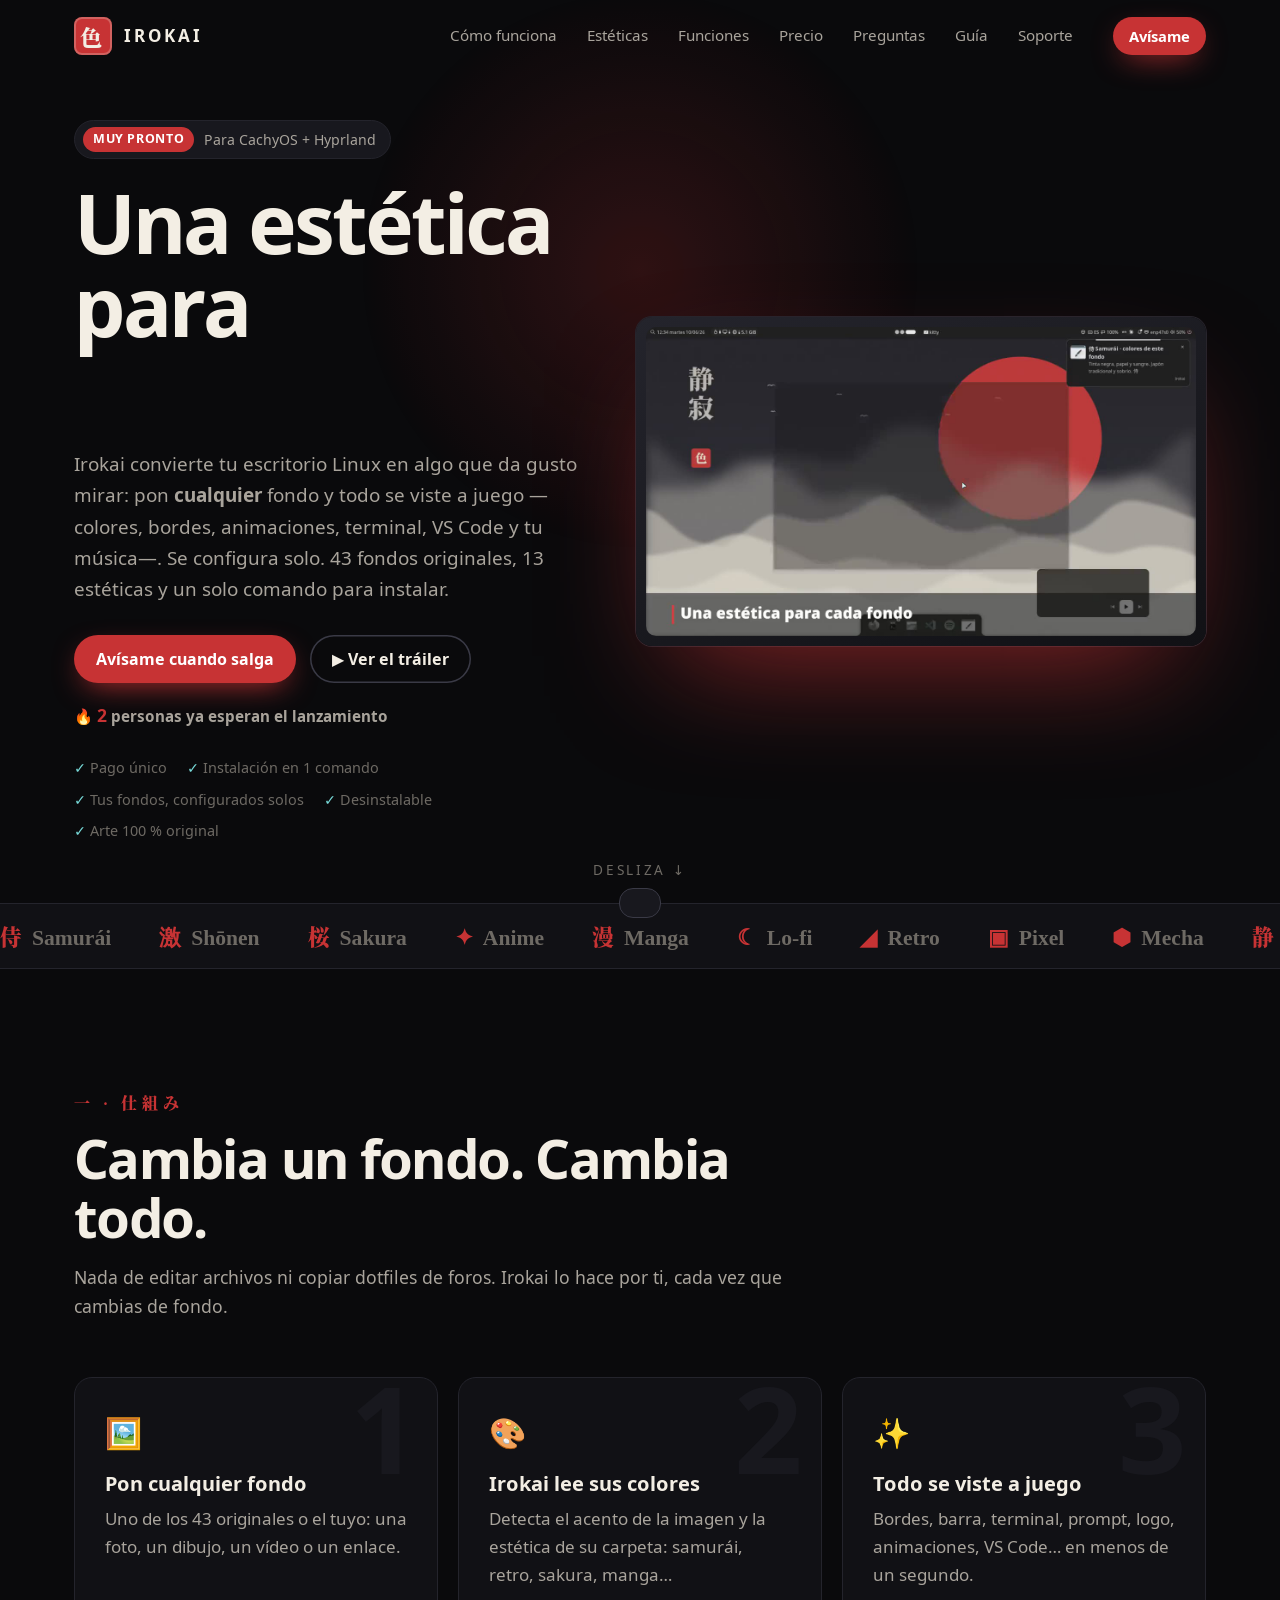
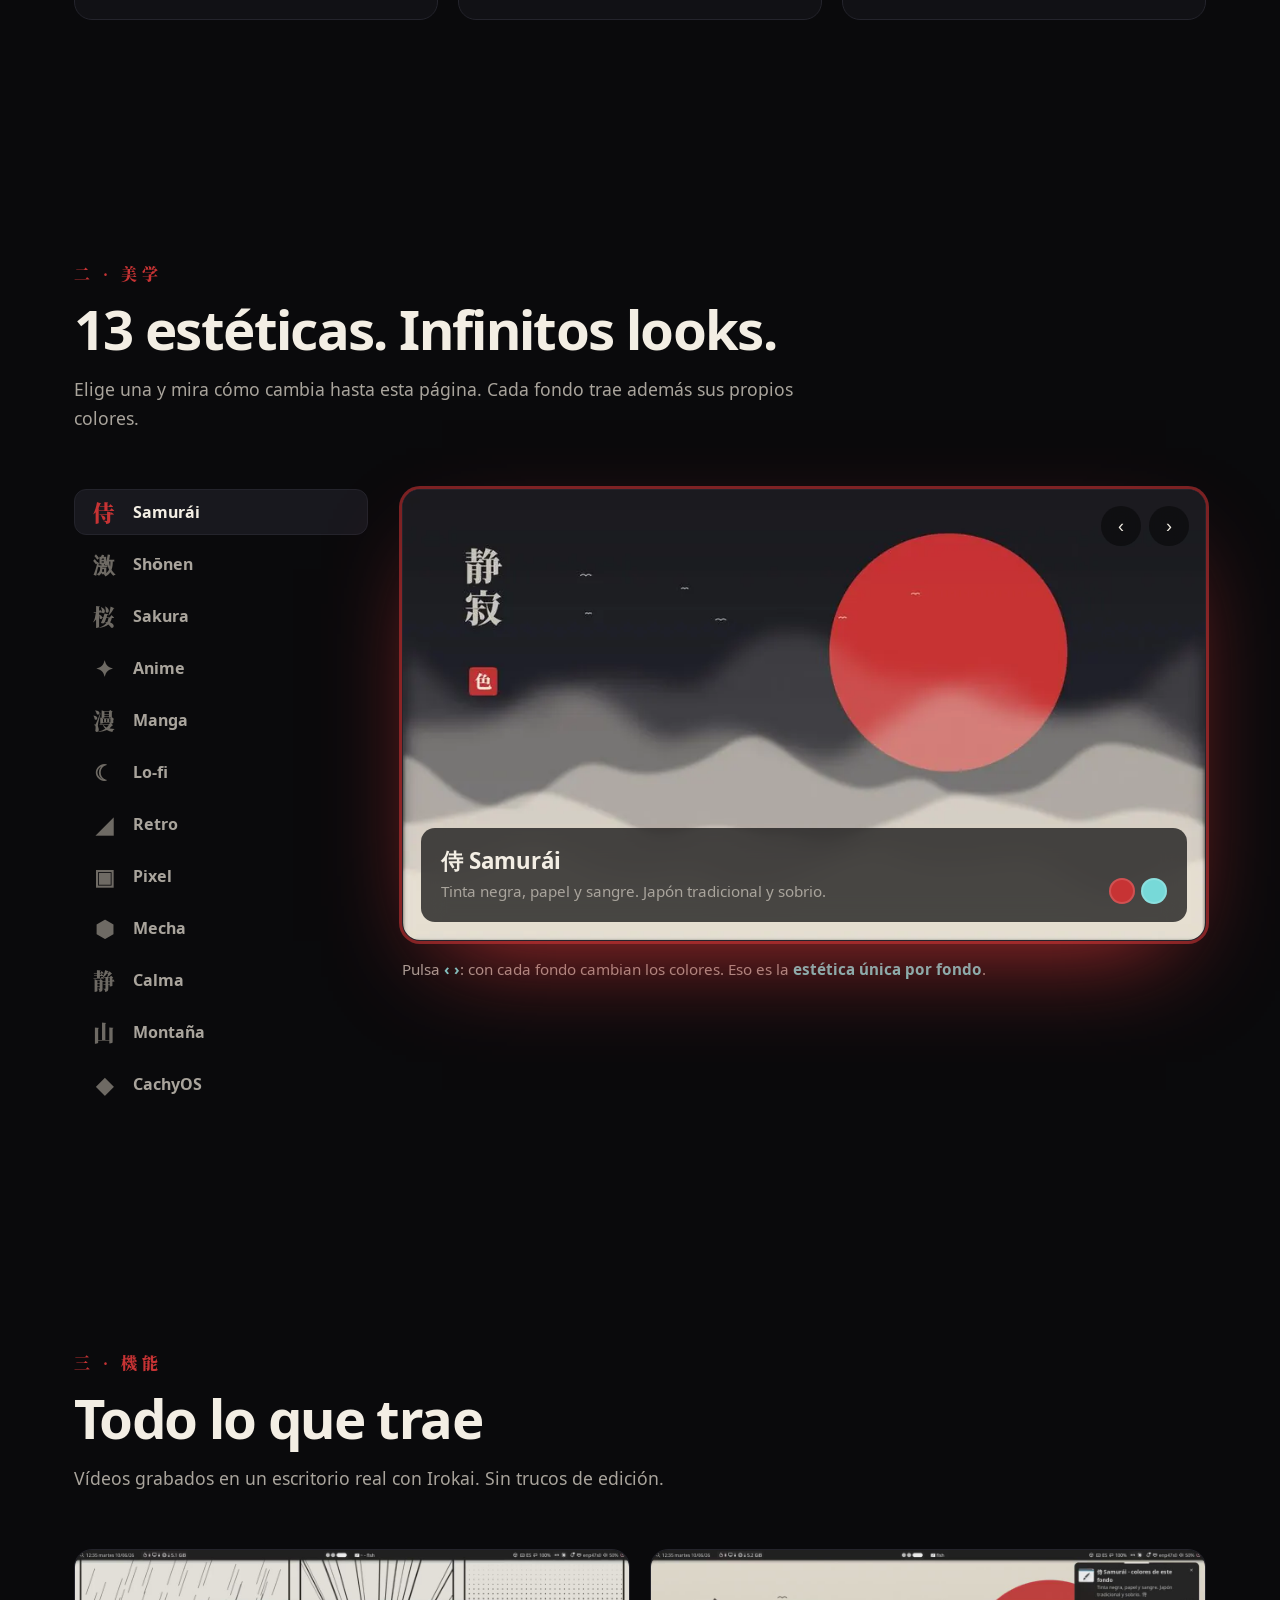
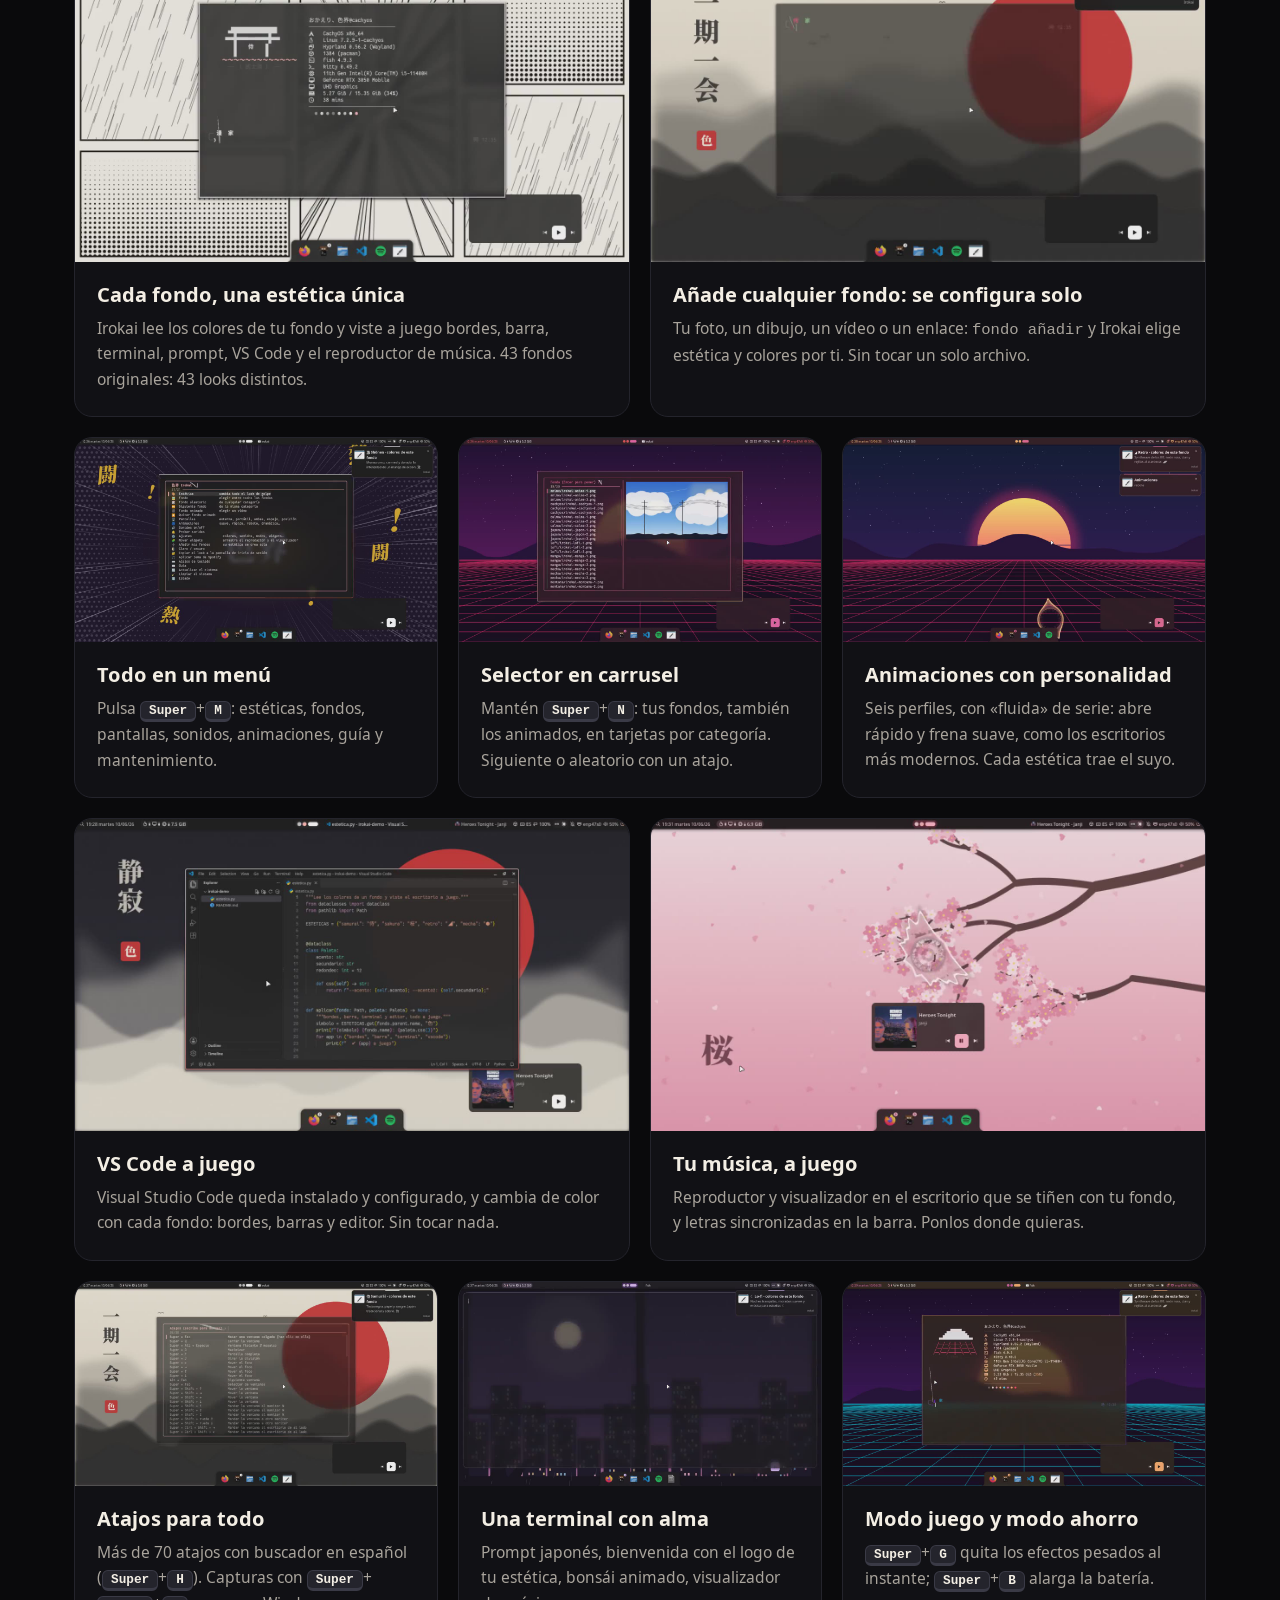
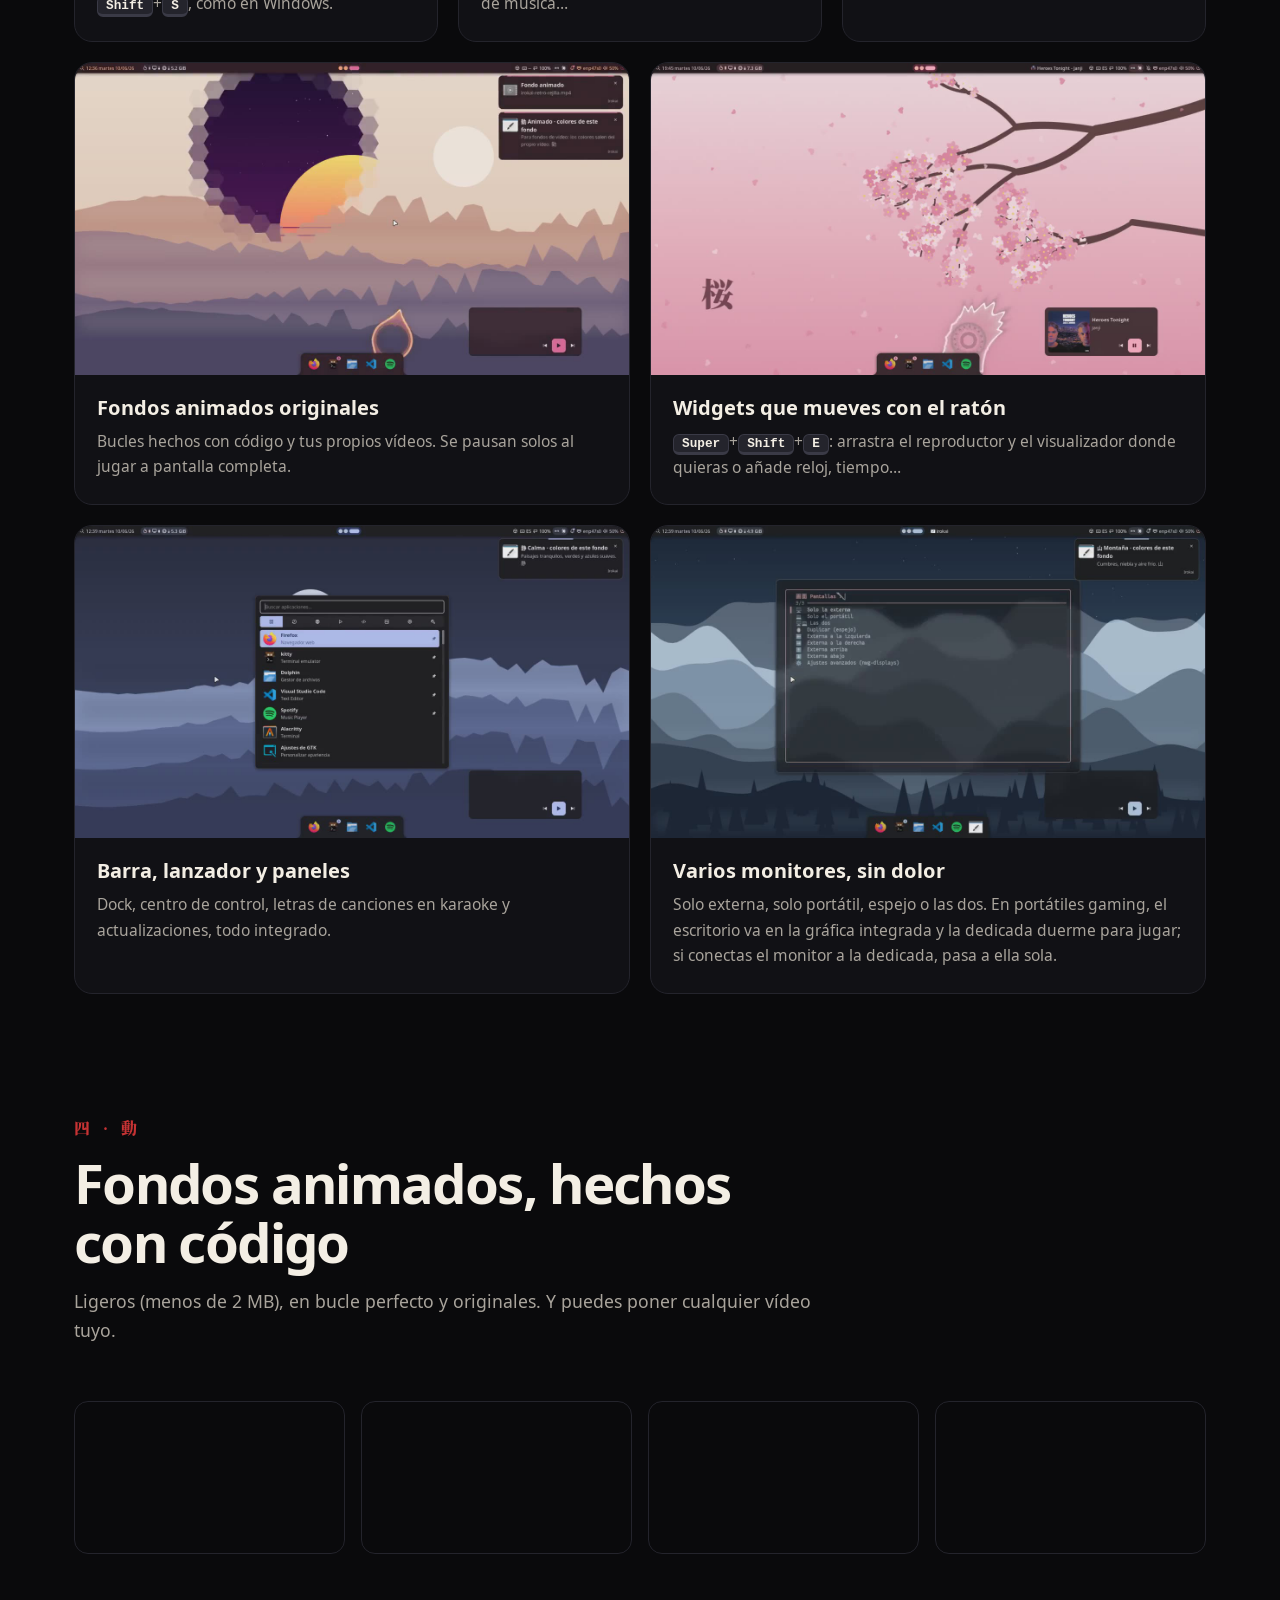
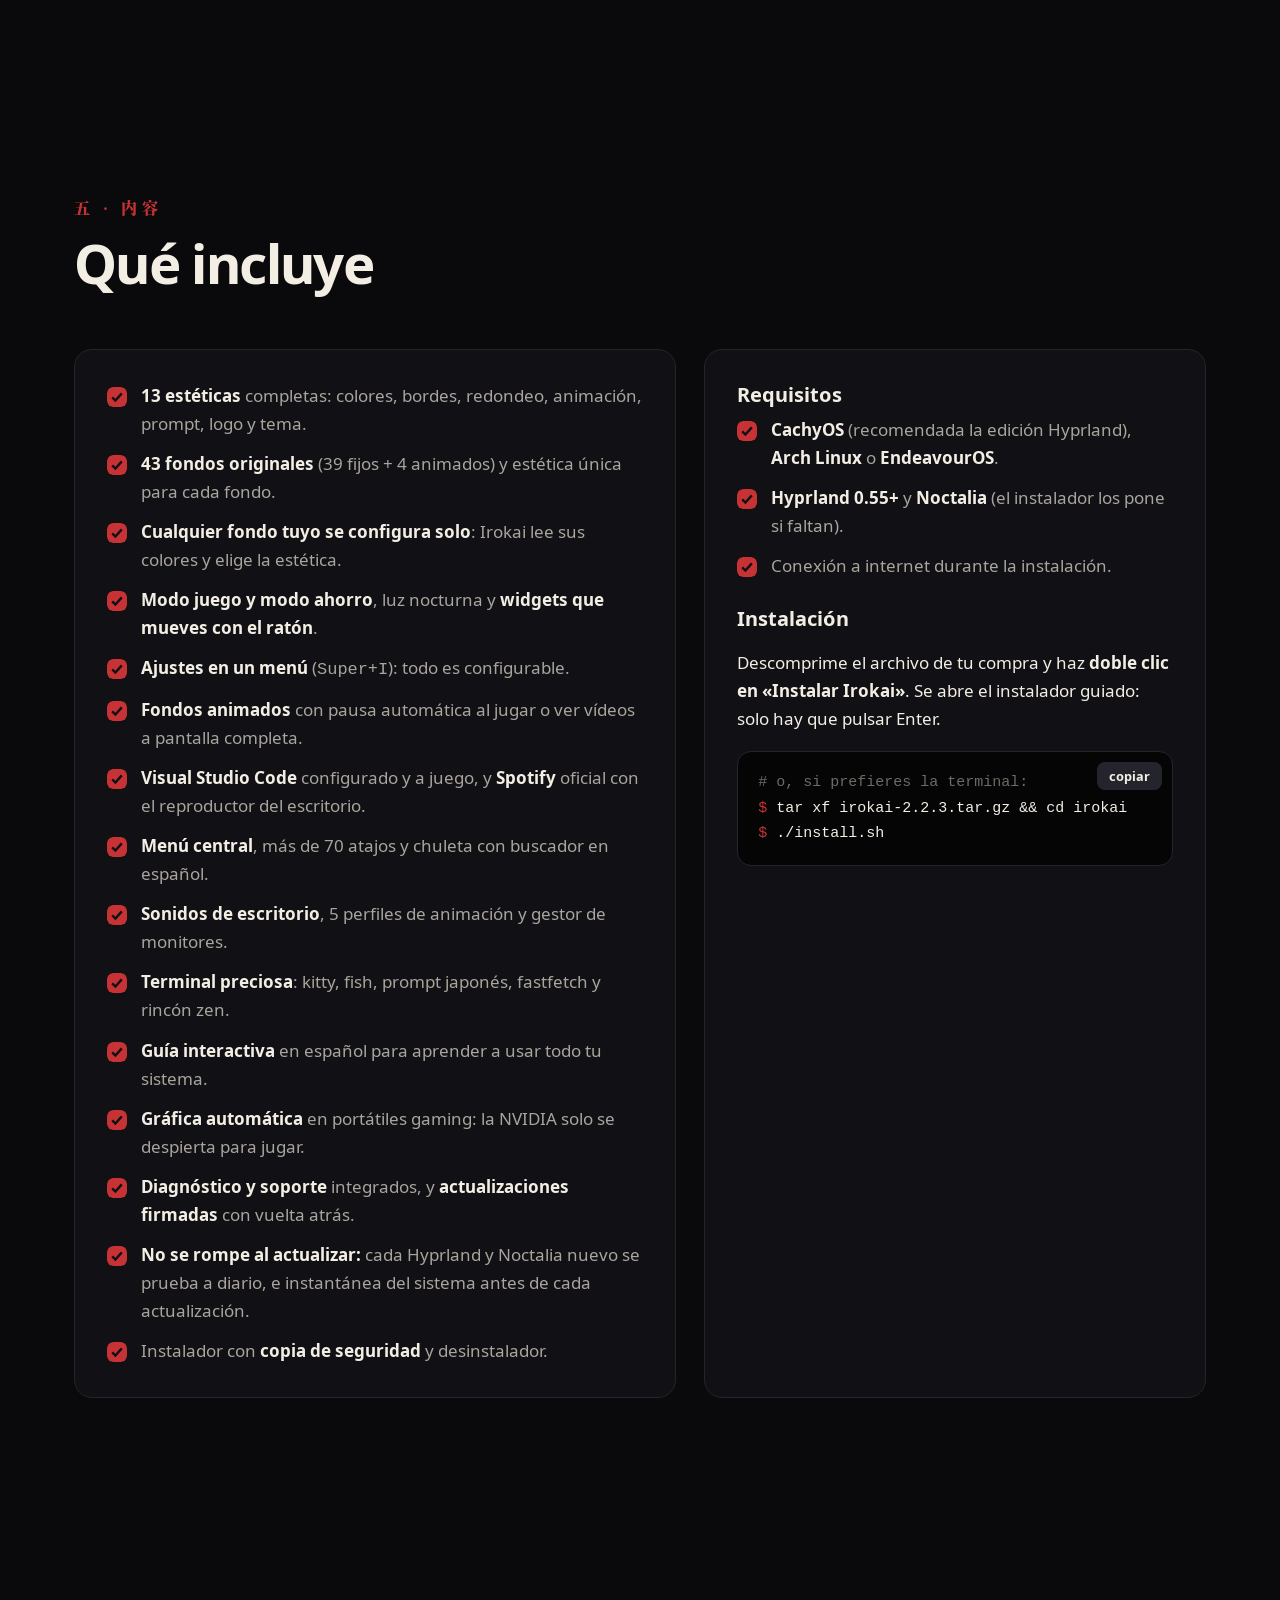
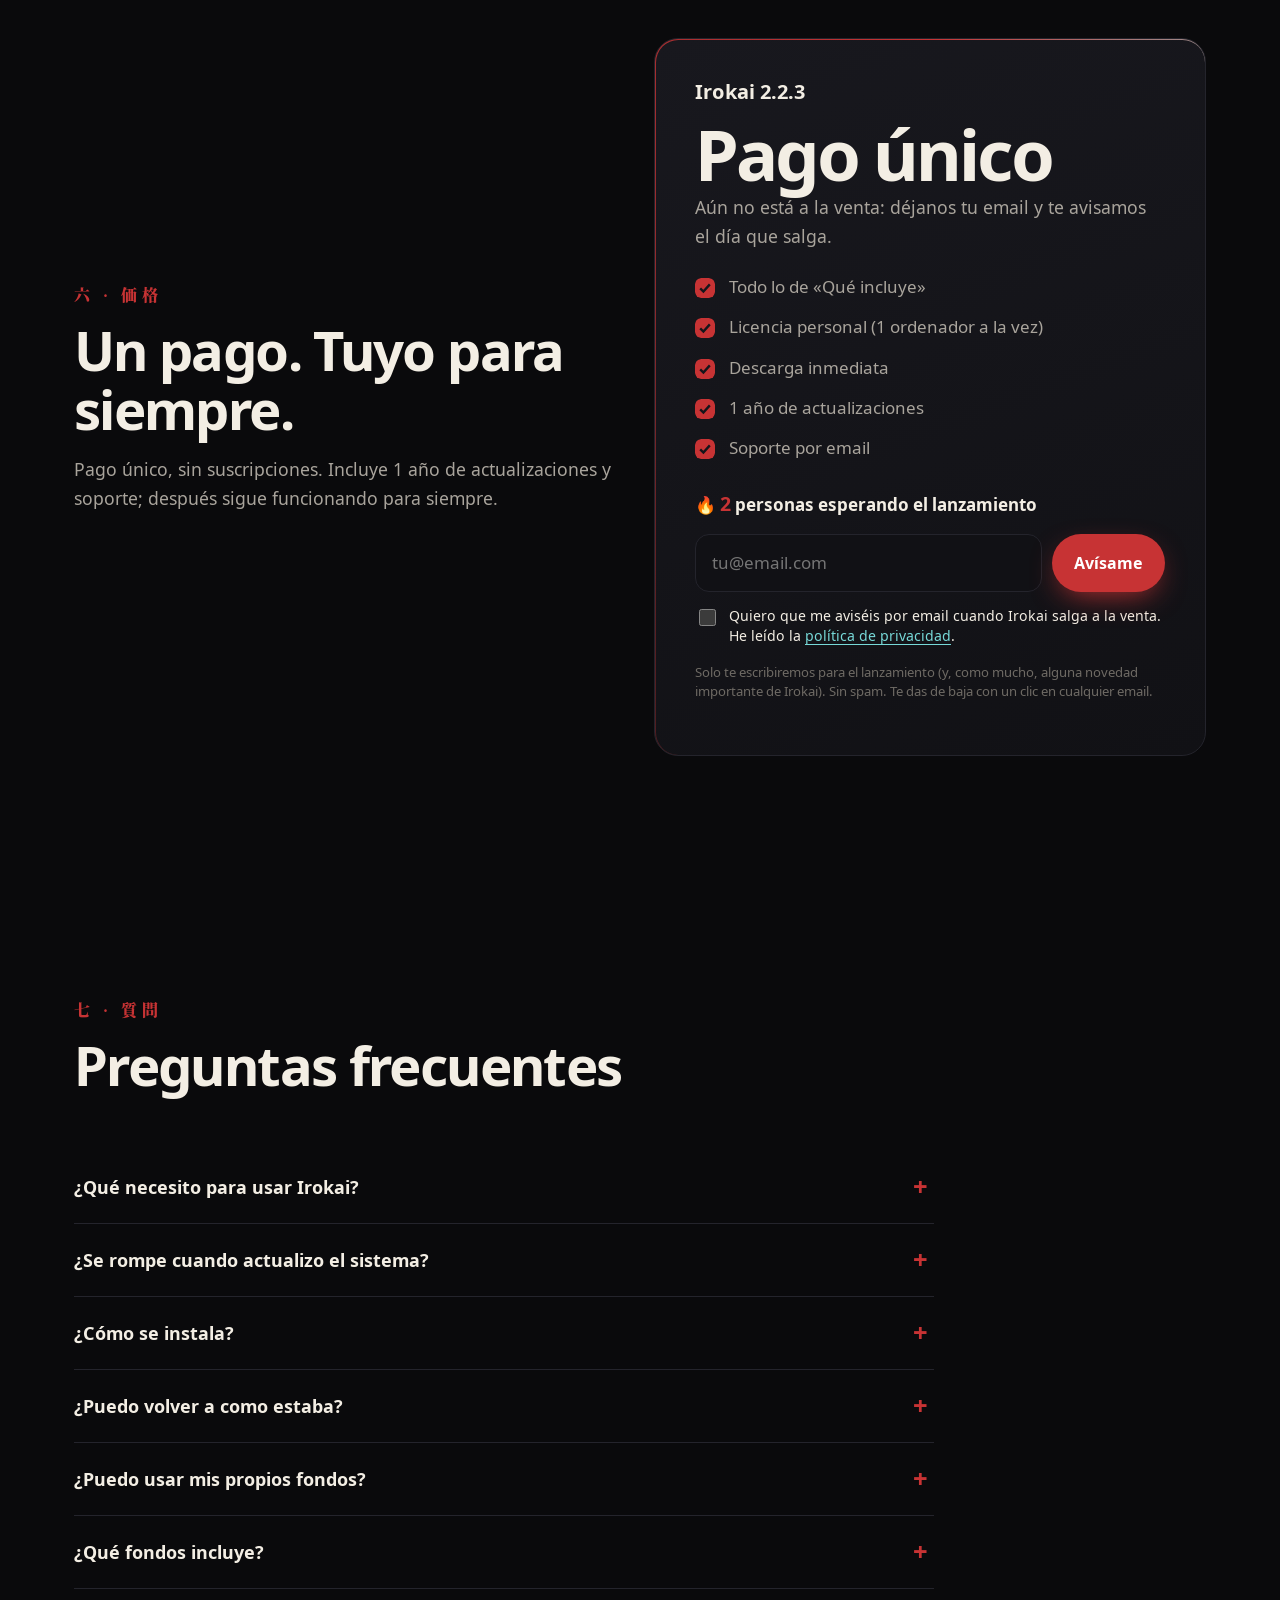
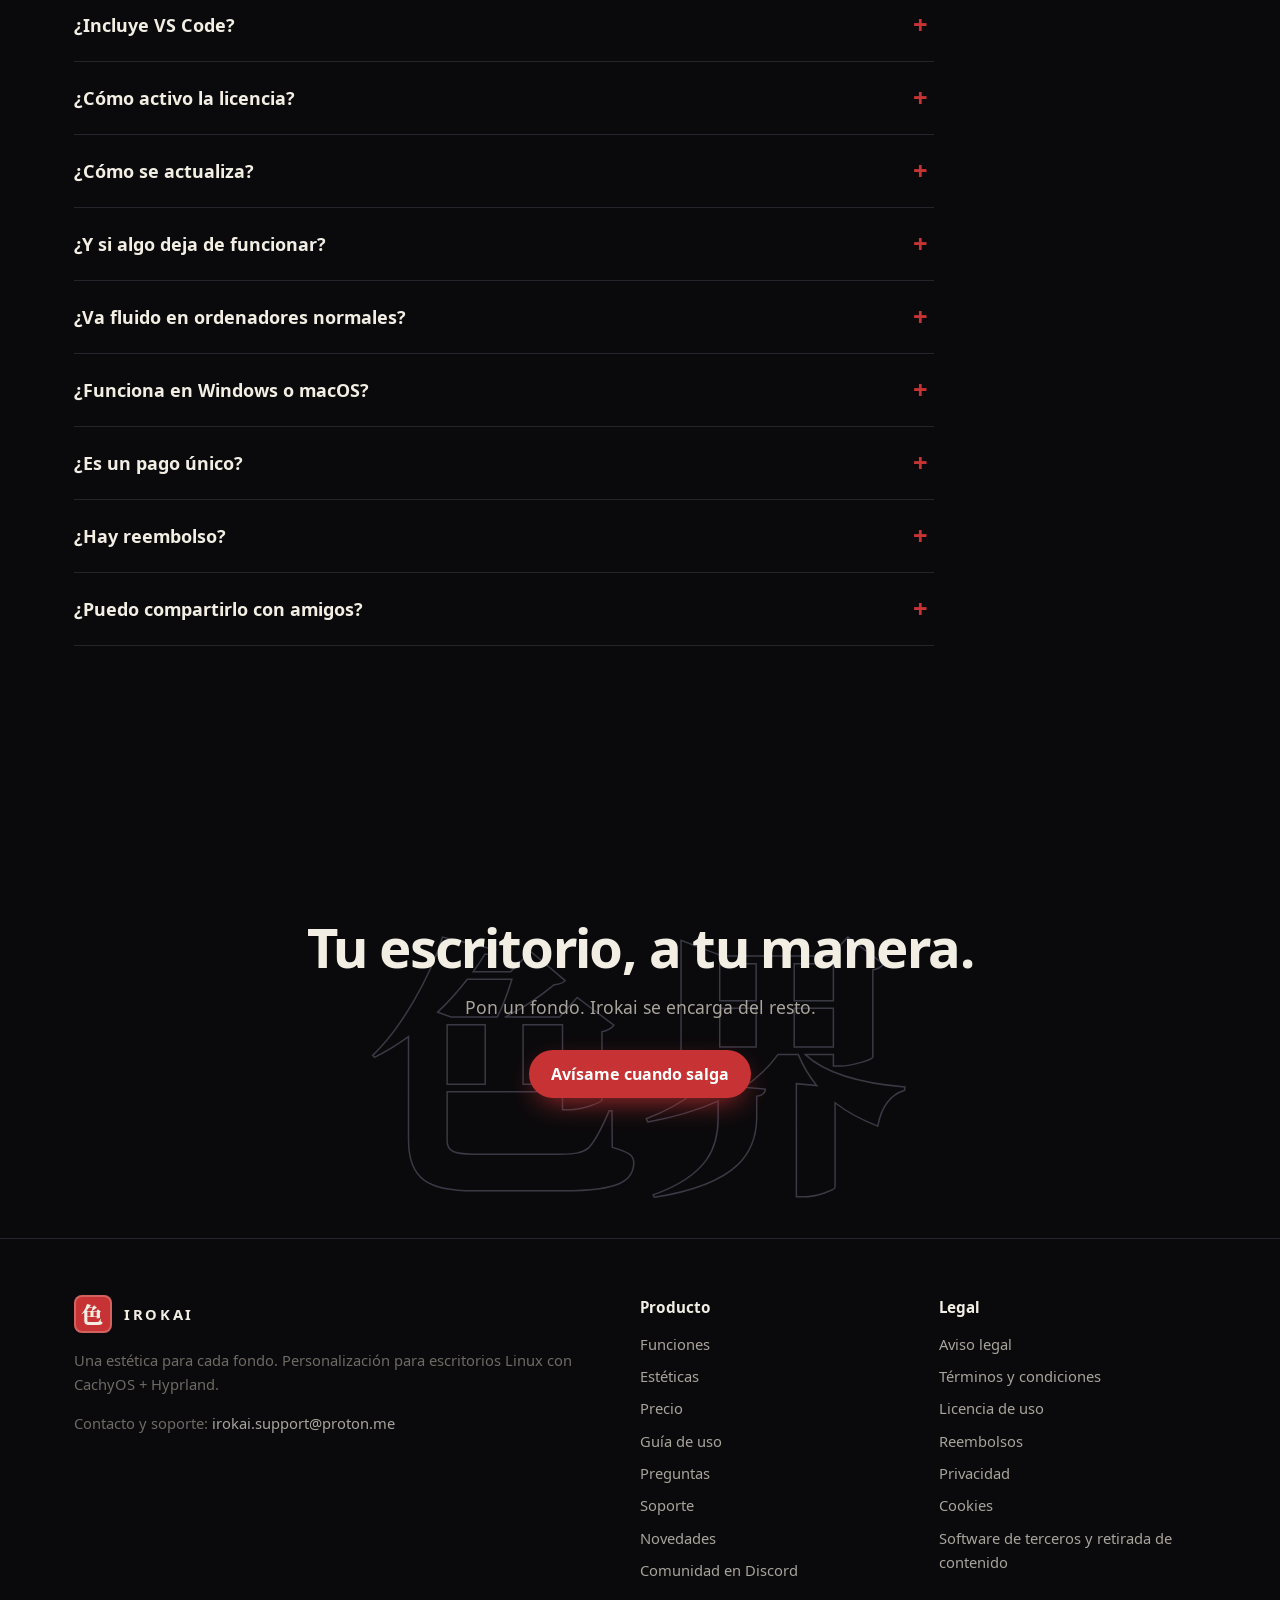
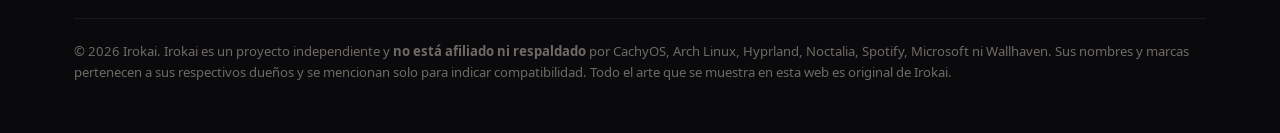
==== commit e95fc405: "Irokai 2.2.3" ====
--- a/docs/index.html
+++ b/docs/index.html
@@ -26,7 +26,7 @@
 <meta name="twitter:image" content="https://danitechia.github.io/irokai-web/marca/og.png">
 <link rel="preload" href="fuentes/sans-700.woff2" as="font" type="font/woff2" crossorigin>
 <link rel="stylesheet" href="estilo.css?v=bb0face2">
-<link rel="preload" as="image" href="media/heroe.jpg"><script type="application/ld+json">{"@context": "https://schema.org", "@type": "SoftwareApplication", "name": "Irokai", "alternateName": "色界", "description": "Personalización para escritorios Linux: una estética para cada fondo en CachyOS + Hyprland.", "applicationCategory": "DesktopEnhancementApplication", "operatingSystem": "Linux (CachyOS, Arch Linux) con Hyprland", "softwareVersion": "2.2.2", "inLanguage": "es", "url": "https://danitechia.github.io/irokai-web", "image": "https://danitechia.github.io/irokai-web/marca/og.png", "screenshot": "https://danitechia.github.io/irokai-web/media/trailer.jpg"}</script><script type="application/ld+json">{"@context": "https://schema.org", "@type": "Organization", "name": "Irokai", "url": "https://danitechia.github.io/irokai-web", "logo": "https://danitechia.github.io/irokai-web/marca/favicon.svg", "email": "irokai.support@proton.me", "sameAs": ["https://www.tiktok.com/@daniiatech"]}</script><script type="application/ld+json">{"@context": "https://schema.org", "@type": "FAQPage", "mainEntity": [{"@type": "Question", "name": "¿Qué necesito para usar Irokai?", "acceptedAnswer": {"@type": "Answer", "text": "Un PC con <b>CachyOS</b> (recomendada la edición Hyprland), <b>Arch Linux</b> o <b>EndeavourOS</b>. El instalador pone Hyprland y Noctalia si faltan, trae su propia configuración base si tu sistema no tiene una, y te avisa de todo lo demás."}}, {"@type": "Question", "name": "¿Se rompe cuando actualizo el sistema?", "acceptedAnswer": {"@type": "Answer", "text": "Esa es la promesa de Irokai: <b>no</b>. Cada versión nueva de Hyprland y Noctalia se prueba automáticamente cada día antes de que te llegue. <code>irokai actualizar</code> guarda una instantánea del sistema (puedes volver a ella desde el menú de arranque) y, si llega una versión que aún no está probada con Irokai, te propone esperar solo con esa mientras el resto se actualiza."}}, {"@type": "Question", "name": "¿Cómo se instala?", "acceptedAnswer": {"@type": "Answer", "text": "Descomprimes el archivo de tu compra y haces <b>doble clic en «Instalar Irokai»</b>: se abre el instalador guiado y solo tienes que pulsar Enter (si prefieres la terminal, <code>./install.sh</code>). Instala lo necesario desde los repositorios oficiales, guarda una copia de tu configuración y lo deja todo listo. Tarda unos minutos."}}, {"@type": "Question", "name": "¿Puedo volver a como estaba?", "acceptedAnswer": {"@type": "Answer", "text": "Sí. Antes de tocar nada se guarda una copia de tu configuración, y <code>./uninstall.sh</code> deshace la instalación sin borrar tus fondos."}}, {"@type": "Question", "name": "¿Puedo usar mis propios fondos?", "acceptedAnswer": {"@type": "Answer", "text": "Sí, y es lo mejor: pon cualquier imagen o vídeo con <code>fondo añadir</code> (o cópialo en la carpeta <code>mios</code>) y Irokai lee sus colores, elige la estética que mejor le va y configura todo el escritorio a juego. No tienes que tocar ningún archivo."}}, {"@type": "Question", "name": "¿Qué fondos incluye?", "acceptedAnswer": {"@type": "Answer", "text": "43 fondos <b>originales</b> creados por Irokai (39 fijos en 12 estilos y 4 animados), libres de derechos de terceros. Además, con <code>irokai fondos buscar</code> puedes buscar y descargar tú mismo fondos SFW de Wallhaven para tu uso personal."}}, {"@type": "Question", "name": "¿Incluye VS Code?", "acceptedAnswer": {"@type": "Answer", "text": "Instala <b>Visual Studio Code</b> (de Microsoft, bajo su licencia) y lo configura: se tiñe con los colores de tu fondo. También instala el cliente oficial de <b>Spotify</b>, que funciona con las teclas multimedia, el reproductor del escritorio y las letras en karaoke."}}, {"@type": "Question", "name": "¿Cómo activo la licencia?", "acceptedAnswer": {"@type": "Answer", "text": "El instalador te pide la clave del correo de compra (o luego: <code>irokai licencia activar &lt;clave&gt;</code>). Una licencia es para <b>una persona y un ordenador a la vez</b>: para cambiar de ordenador, <code>irokai licencia desactivar</code> en el anterior y actívala en el nuevo."}}, {"@type": "Question", "name": "¿Cómo se actualiza?", "acceptedAnswer": {"@type": "Answer", "text": "<code>irokai actualizar</code> pone el sistema al día con una instantánea de seguridad y te ofrece la versión nueva de Irokai si la hay: comprueba que es oficial (va firmada), guarda tu versión actual y, si algo fallara, vuelve sola atrás (o tú con <code>irokai actualizar volver</code>)."}}, {"@type": "Question", "name": "¿Y si algo deja de funcionar?", "acceptedAnswer": {"@type": "Answer", "text": "<code>irokai diagnostico</code> revisa lo importante y te dice cómo arreglarlo. Si no se soluciona, <code>irokai soporte</code> prepara un informe sin datos personales para enviarlo por email."}}, {"@type": "Question", "name": "¿Va fluido en ordenadores normales?", "acceptedAnswer": {"@type": "Answer", "text": "Sí. Los efectos están optimizados y los fondos animados se pausan solos con juegos o vídeos a pantalla completa. Si quieres el máximo rendimiento, <kbd>Super</kbd>+<kbd>G</kbd> activa el modo juego, y <kbd>Super</kbd>+<kbd>B</kbd> el modo ahorro."}}, {"@type": "Question", "name": "¿Funciona en Windows o macOS?", "acceptedAnswer": {"@type": "Answer", "text": "No. Irokai es para Linux (CachyOS, Arch Linux o EndeavourOS con Hyprland). Si quieres probarlo, instala CachyOS en otro disco."}}, {"@type": "Question", "name": "¿Es un pago único?", "acceptedAnswer": {"@type": "Answer", "text": "Sí: una vez, con <b>1 año de actualizaciones y soporte</b> incluido. Después Irokai sigue funcionando para siempre; si quieres las versiones nuevas, renuevas otro año. Sin suscripciones."}}, {"@type": "Question", "name": "¿Hay reembolso?", "acceptedAnswer": {"@type": "Answer", "text": "Es contenido digital de descarga inmediata, así que al comprar aceptas perder el derecho de desistimiento. Aun así, si Irokai no funciona como se describe en tu sistema compatible y no lo podemos arreglar, te devolvemos el dinero. Detalles en <a href=\"legal/reembolsos.html\">Reembolsos</a>."}}, {"@type": "Question", "name": "¿Puedo compartirlo con amigos?", "acceptedAnswer": {"@type": "Answer", "text": "La licencia es para una persona: cada uno necesita la suya. Si les gusta, mándales el enlace 💛"}}]}</script><script type="application/ld+json">{"@context": "https://schema.org", "@type": "VideoObject", "name": "Irokai — tráiler", "description": "Una estética para cada fondo en Linux con CachyOS + Hyprland.", "thumbnailUrl": "https://danitechia.github.io/irokai-web/media/trailer.jpg", "contentUrl": "https://danitechia.github.io/irokai-web/media/trailer.mp4", "uploadDate": "2026-11-01"}</script>
+<link rel="preload" as="image" href="media/heroe.jpg"><script type="application/ld+json">{"@context": "https://schema.org", "@type": "SoftwareApplication", "name": "Irokai", "alternateName": "色界", "description": "Personalización para escritorios Linux: una estética para cada fondo en CachyOS + Hyprland.", "applicationCategory": "DesktopEnhancementApplication", "operatingSystem": "Linux (CachyOS, Arch Linux) con Hyprland", "softwareVersion": "2.2.3", "inLanguage": "es", "url": "https://danitechia.github.io/irokai-web", "image": "https://danitechia.github.io/irokai-web/marca/og.png", "screenshot": "https://danitechia.github.io/irokai-web/media/trailer.jpg"}</script><script type="application/ld+json">{"@context": "https://schema.org", "@type": "Organization", "name": "Irokai", "url": "https://danitechia.github.io/irokai-web", "logo": "https://danitechia.github.io/irokai-web/marca/favicon.svg", "email": "irokai.support@proton.me", "sameAs": ["https://www.tiktok.com/@daniiatech"]}</script><script type="application/ld+json">{"@context": "https://schema.org", "@type": "FAQPage", "mainEntity": [{"@type": "Question", "name": "¿Qué necesito para usar Irokai?", "acceptedAnswer": {"@type": "Answer", "text": "Un PC con <b>CachyOS</b> (recomendada la edición Hyprland), <b>Arch Linux</b> o <b>EndeavourOS</b>. El instalador pone Hyprland y Noctalia si faltan, trae su propia configuración base si tu sistema no tiene una, y te avisa de todo lo demás."}}, {"@type": "Question", "name": "¿Se rompe cuando actualizo el sistema?", "acceptedAnswer": {"@type": "Answer", "text": "Esa es la promesa de Irokai: <b>no</b>. Cada versión nueva de Hyprland y Noctalia se prueba automáticamente cada día antes de que te llegue. <code>irokai actualizar</code> guarda una instantánea del sistema (puedes volver a ella desde el menú de arranque) y, si llega una versión que aún no está probada con Irokai, te propone esperar solo con esa mientras el resto se actualiza."}}, {"@type": "Question", "name": "¿Cómo se instala?", "acceptedAnswer": {"@type": "Answer", "text": "Descomprimes el archivo de tu compra y haces <b>doble clic en «Instalar Irokai»</b>: se abre el instalador guiado y solo tienes que pulsar Enter (si prefieres la terminal, <code>./install.sh</code>). Instala lo necesario desde los repositorios oficiales, guarda una copia de tu configuración y lo deja todo listo. Tarda unos minutos."}}, {"@type": "Question", "name": "¿Puedo volver a como estaba?", "acceptedAnswer": {"@type": "Answer", "text": "Sí. Antes de tocar nada se guarda una copia de tu configuración, y <code>./uninstall.sh</code> deshace la instalación sin borrar tus fondos."}}, {"@type": "Question", "name": "¿Puedo usar mis propios fondos?", "acceptedAnswer": {"@type": "Answer", "text": "Sí, y es lo mejor: pon cualquier imagen o vídeo con <code>fondo añadir</code> (o cópialo en la carpeta <code>mios</code>) y Irokai lee sus colores, elige la estética que mejor le va y configura todo el escritorio a juego. No tienes que tocar ningún archivo."}}, {"@type": "Question", "name": "¿Qué fondos incluye?", "acceptedAnswer": {"@type": "Answer", "text": "43 fondos <b>originales</b> creados por Irokai (39 fijos en 12 estilos y 4 animados), libres de derechos de terceros. Además, con <code>irokai fondos buscar</code> puedes buscar y descargar tú mismo fondos SFW de Wallhaven para tu uso personal."}}, {"@type": "Question", "name": "¿Incluye VS Code?", "acceptedAnswer": {"@type": "Answer", "text": "Instala <b>Visual Studio Code</b> (de Microsoft, bajo su licencia) y lo configura: se tiñe con los colores de tu fondo. También instala el cliente oficial de <b>Spotify</b>, que funciona con las teclas multimedia, el reproductor del escritorio y las letras en karaoke."}}, {"@type": "Question", "name": "¿Cómo activo la licencia?", "acceptedAnswer": {"@type": "Answer", "text": "El instalador te pide la clave del correo de compra (o luego: <code>irokai licencia activar &lt;clave&gt;</code>). Una licencia es para <b>una persona y un ordenador a la vez</b>: para cambiar de ordenador, <code>irokai licencia desactivar</code> en el anterior y actívala en el nuevo."}}, {"@type": "Question", "name": "¿Cómo se actualiza?", "acceptedAnswer": {"@type": "Answer", "text": "<code>irokai actualizar</code> pone el sistema al día con una instantánea de seguridad y te ofrece la versión nueva de Irokai si la hay: comprueba que es oficial (va firmada), guarda tu versión actual y, si algo fallara, vuelve sola atrás (o tú con <code>irokai actualizar volver</code>)."}}, {"@type": "Question", "name": "¿Y si algo deja de funcionar?", "acceptedAnswer": {"@type": "Answer", "text": "<code>irokai diagnostico</code> revisa lo importante y te dice cómo arreglarlo. Si no se soluciona, <code>irokai soporte</code> prepara un informe sin datos personales para enviarlo por email."}}, {"@type": "Question", "name": "¿Va fluido en ordenadores normales?", "acceptedAnswer": {"@type": "Answer", "text": "Sí. Los efectos están optimizados y los fondos animados se pausan solos con juegos o vídeos a pantalla completa. Si quieres el máximo rendimiento, <kbd>Super</kbd>+<kbd>G</kbd> activa el modo juego, y <kbd>Super</kbd>+<kbd>B</kbd> el modo ahorro."}}, {"@type": "Question", "name": "¿Funciona en Windows o macOS?", "acceptedAnswer": {"@type": "Answer", "text": "No. Irokai es para Linux (CachyOS, Arch Linux o EndeavourOS con Hyprland). Si quieres probarlo, instala CachyOS en otro disco."}}, {"@type": "Question", "name": "¿Es un pago único?", "acceptedAnswer": {"@type": "Answer", "text": "Sí: una vez, con <b>1 año de actualizaciones y soporte</b> incluido. Después Irokai sigue funcionando para siempre; si quieres las versiones nuevas, renuevas otro año. Sin suscripciones."}}, {"@type": "Question", "name": "¿Hay reembolso?", "acceptedAnswer": {"@type": "Answer", "text": "Es contenido digital de descarga inmediata, así que al comprar aceptas perder el derecho de desistimiento. Aun así, si Irokai no funciona como se describe en tu sistema compatible y no lo podemos arreglar, te devolvemos el dinero. Detalles en <a href=\"legal/reembolsos.html\">Reembolsos</a>."}}, {"@type": "Question", "name": "¿Puedo compartirlo con amigos?", "acceptedAnswer": {"@type": "Answer", "text": "La licencia es para una persona: cada uno necesita la suya. Si les gusta, mándales el enlace 💛"}}]}</script><script type="application/ld+json">{"@context": "https://schema.org", "@type": "VideoObject", "name": "Irokai — tráiler", "description": "Una estética para cada fondo en Linux con CachyOS + Hyprland.", "thumbnailUrl": "https://danitechia.github.io/irokai-web/media/trailer.jpg", "contentUrl": "https://danitechia.github.io/irokai-web/media/trailer.mp4", "uploadDate": "2026-11-03"}</script>
 </head>
 <body>
 <a class="saltar" href="#contenido">Saltar al contenido</a>
@@ -159,7 +159,7 @@
    <h3 style="margin-top:26px">Instalación</h3>
    <p>Descomprime el archivo de tu compra y haz <b>doble clic en «Instalar Irokai»</b>. Se abre el instalador guiado: solo hay que pulsar Enter.</p>
    <pre class="instalar"><button class="copiar" type="button">copiar</button><span class="c"># o, si prefieres la terminal:</span>
-<span class="p">$</span> tar xf irokai-2.2.2.tar.gz && cd irokai
+<span class="p">$</span> tar xf irokai-2.2.3.tar.gz && cd irokai
 <span class="p">$</span> ./install.sh</pre></div>
  </div>
 </div></section>
@@ -169,7 +169,7 @@
   <h2 id="h-precio">Un pago. Tuyo para siempre.</h2>
   <p class="sub">Pago único, sin suscripciones. Incluye 1 año de actualizaciones y soporte; después sigue funcionando para siempre.</p></div>
  <div class="tarjeta-precio rv" style="--d:.1s">
-  <h3>Irokai 2.2.2</h3>
+  <h3>Irokai 2.2.3</h3>
   <div class="cifra">Pago único</div>
   <p class="sub">Aún no está a la venta: déjanos tu email y te avisamos el día que salga.</p>
   <ul class="lista-check" style="margin:22px 0 26px">
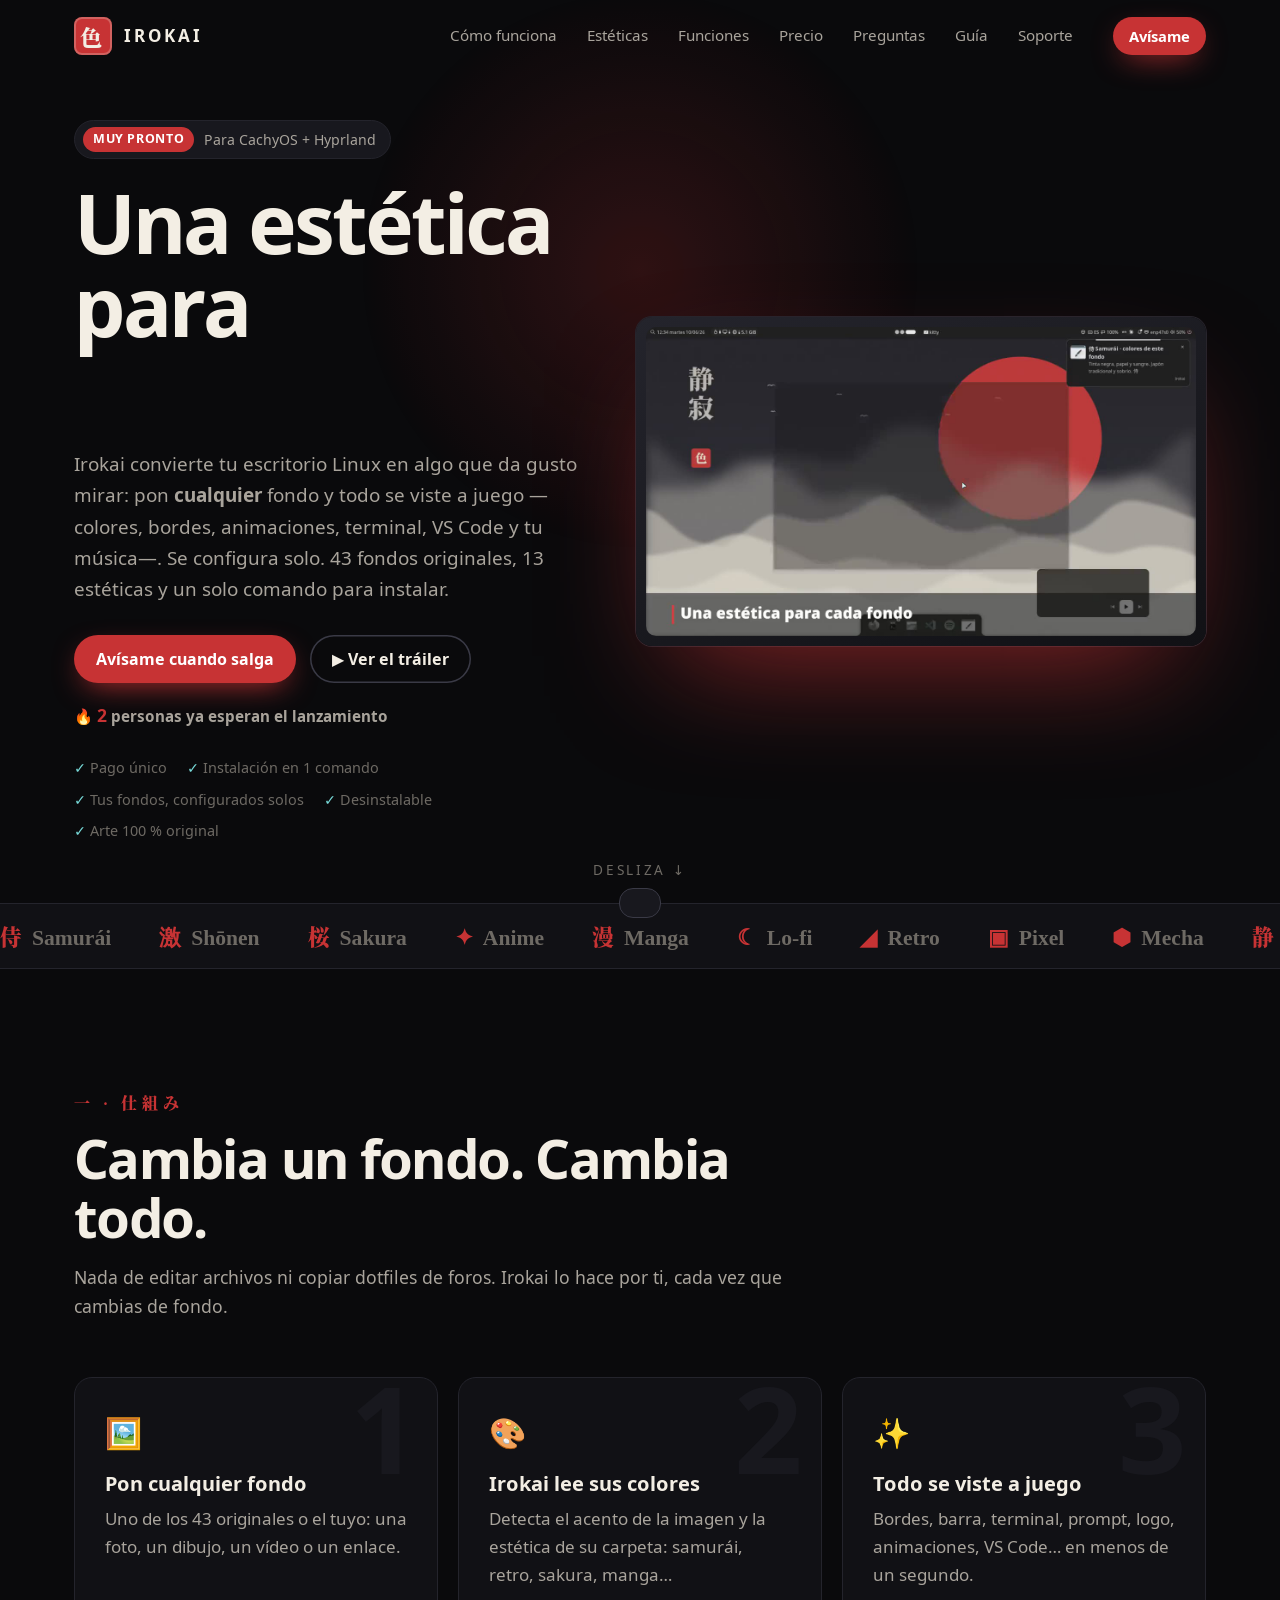
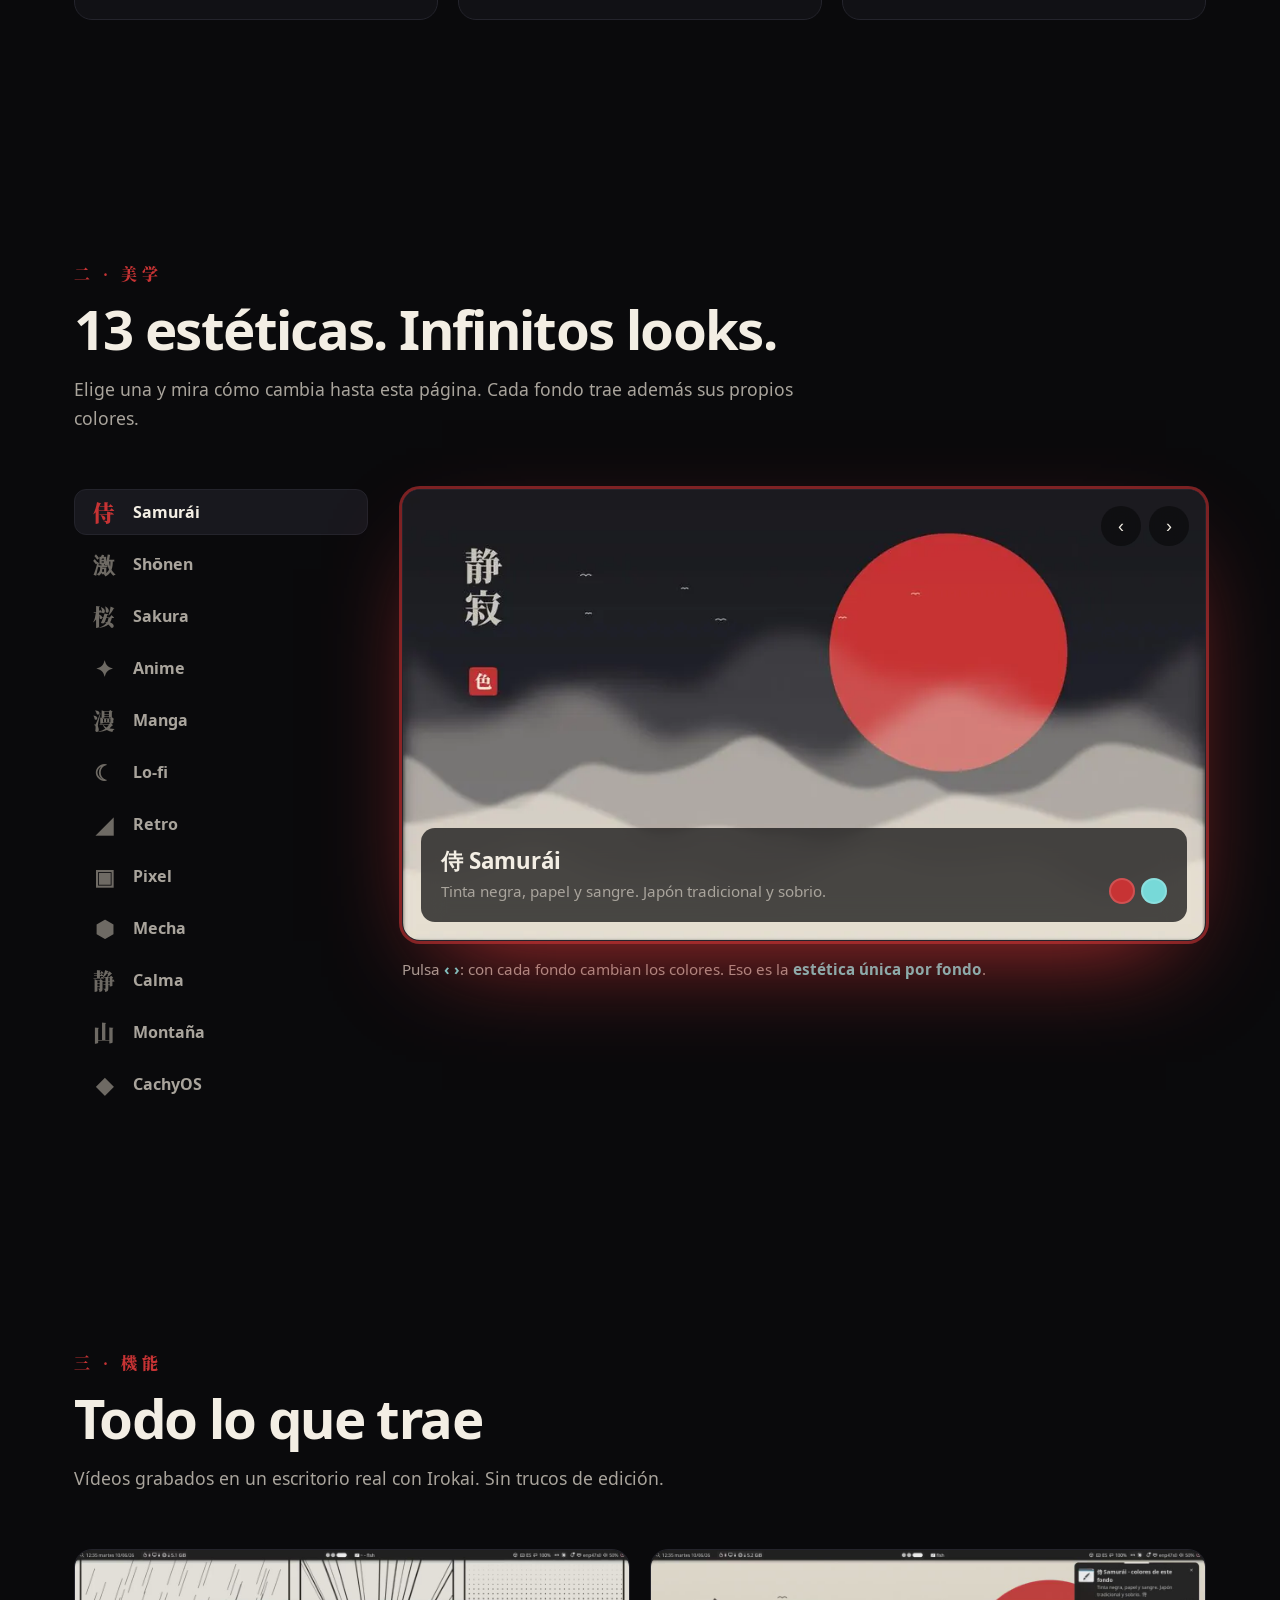
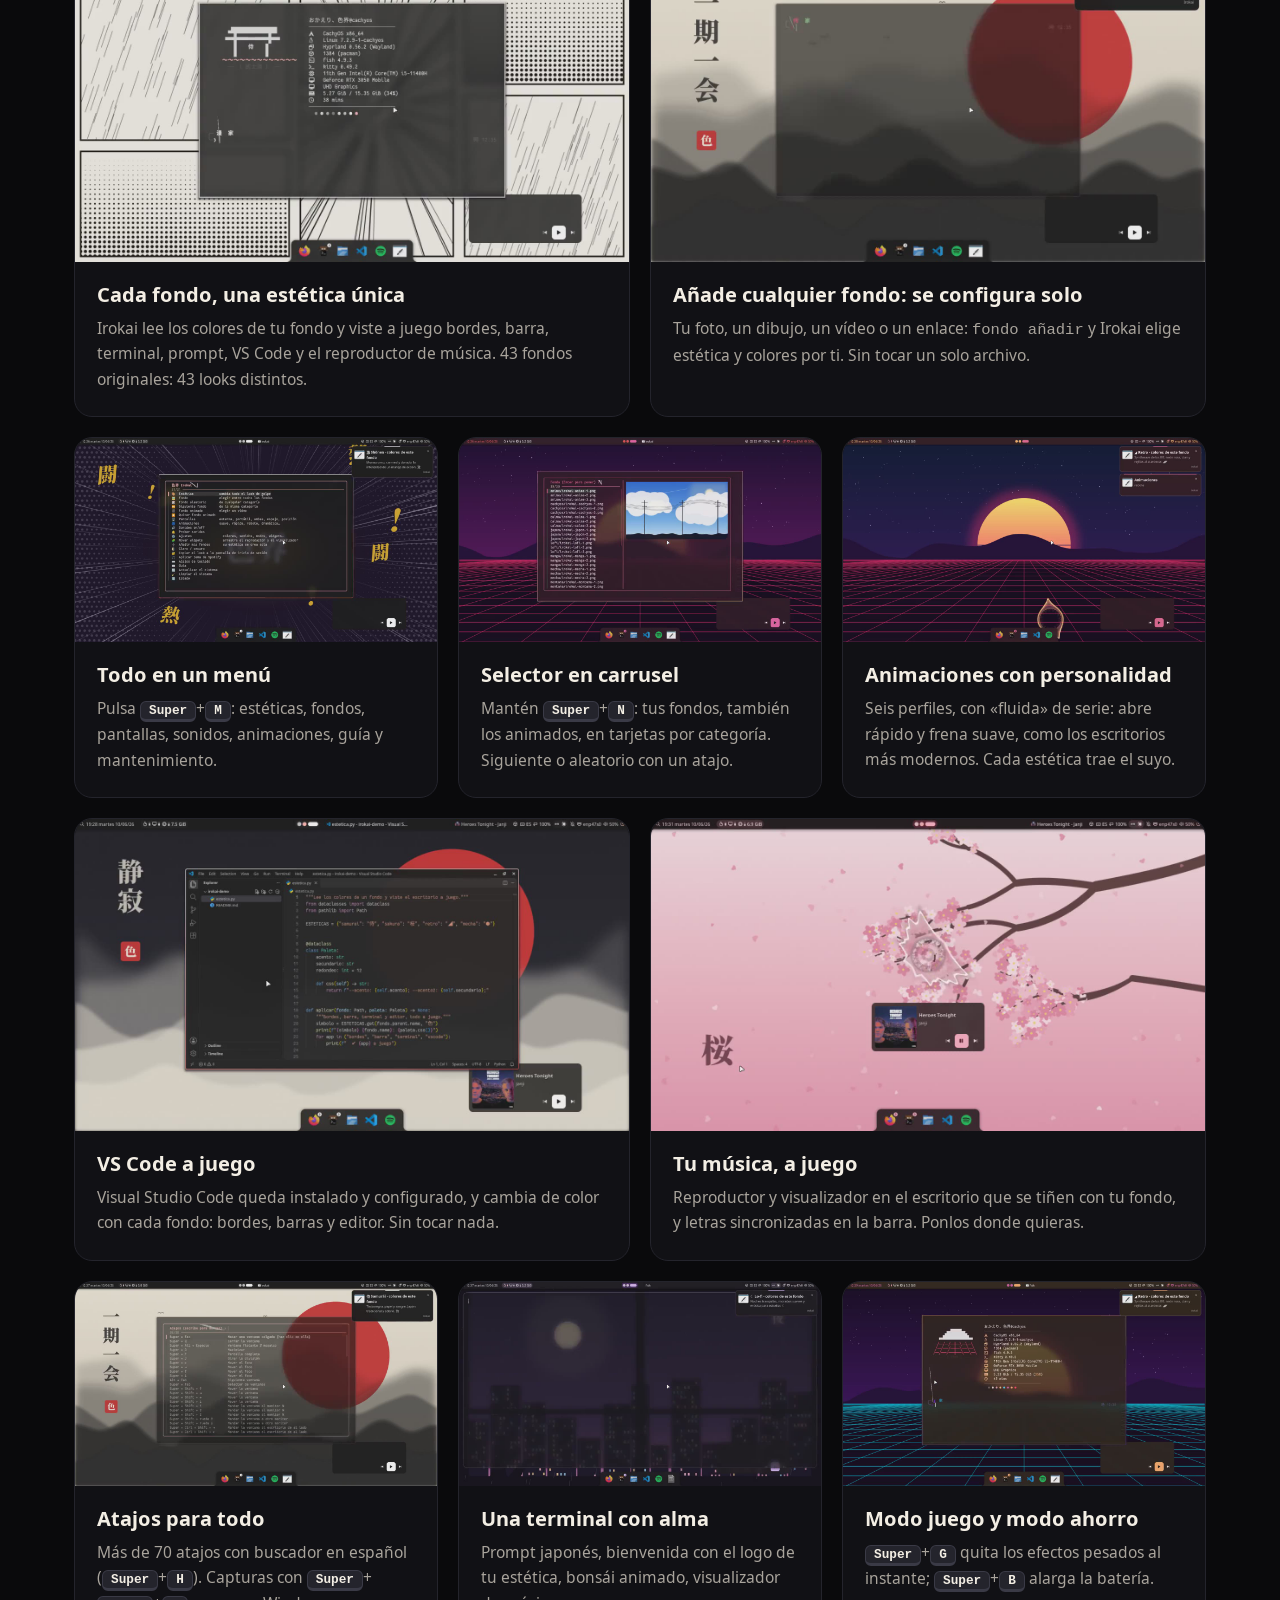
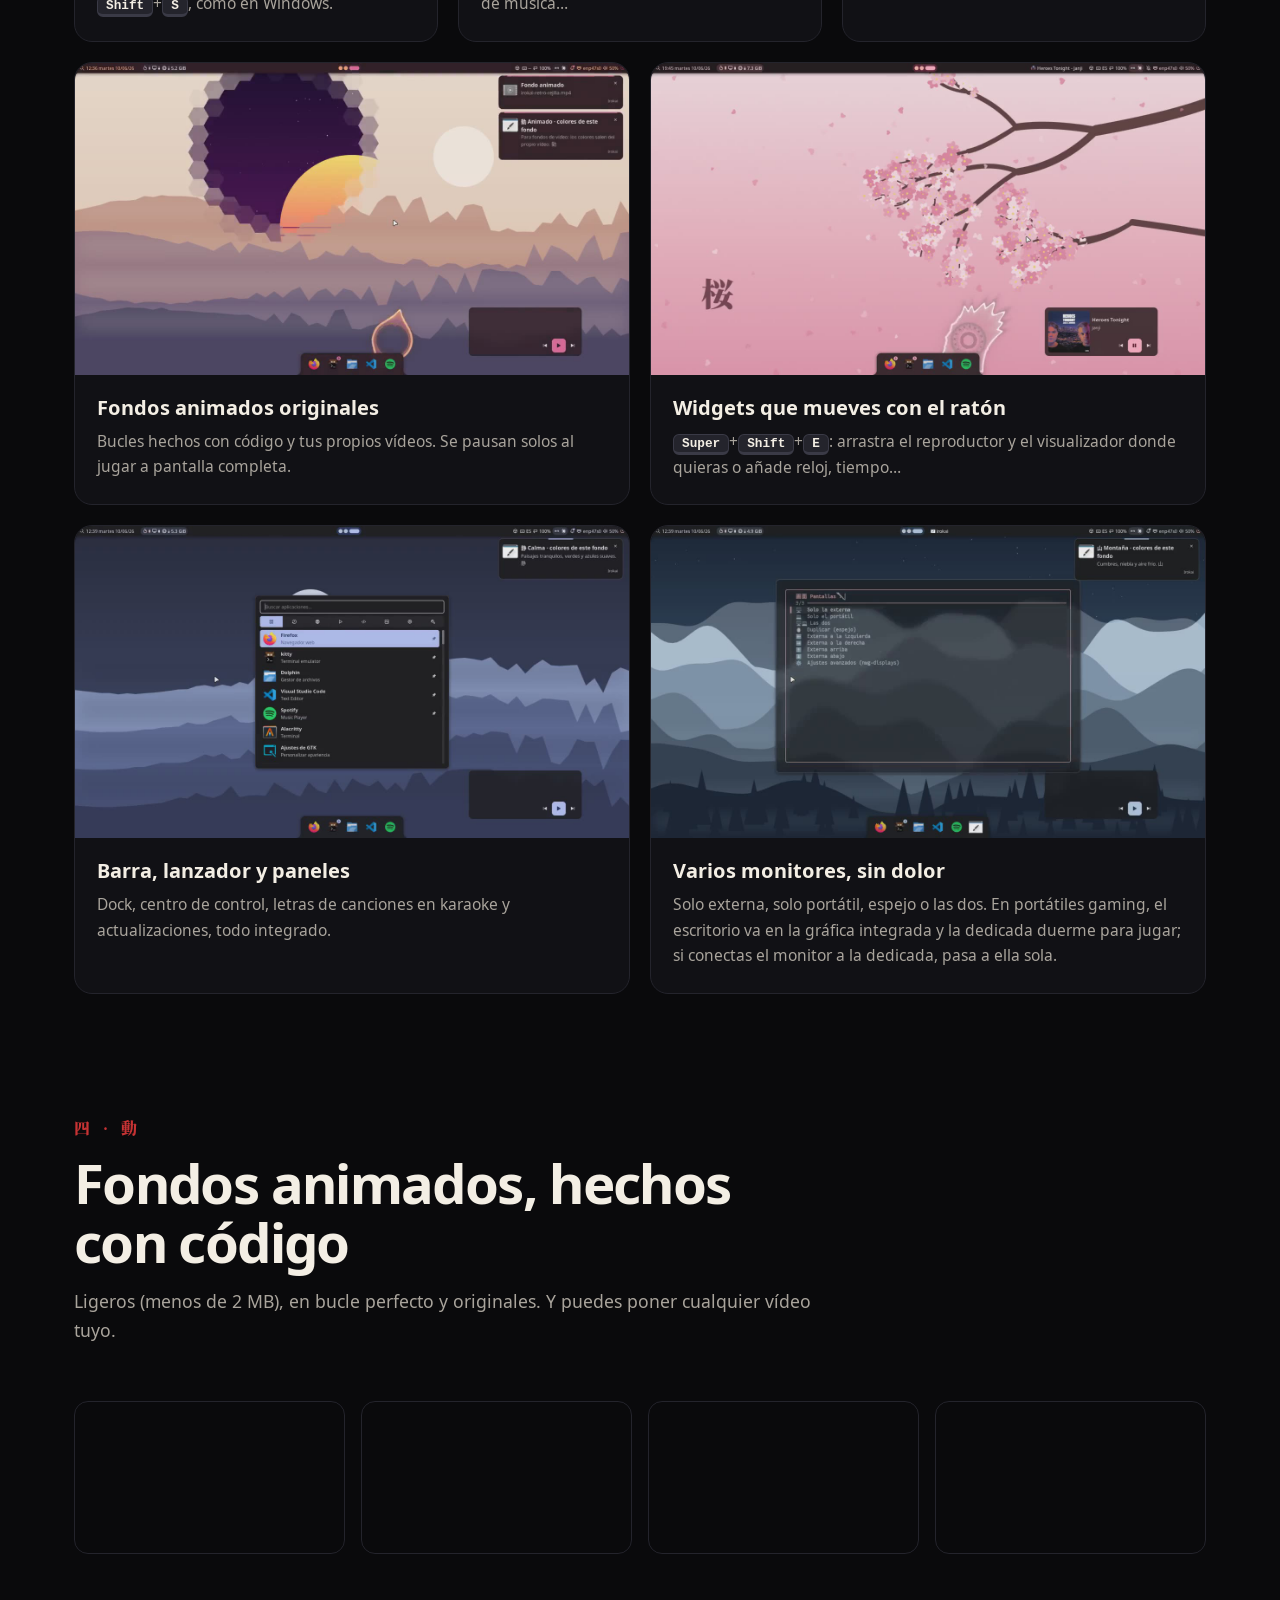
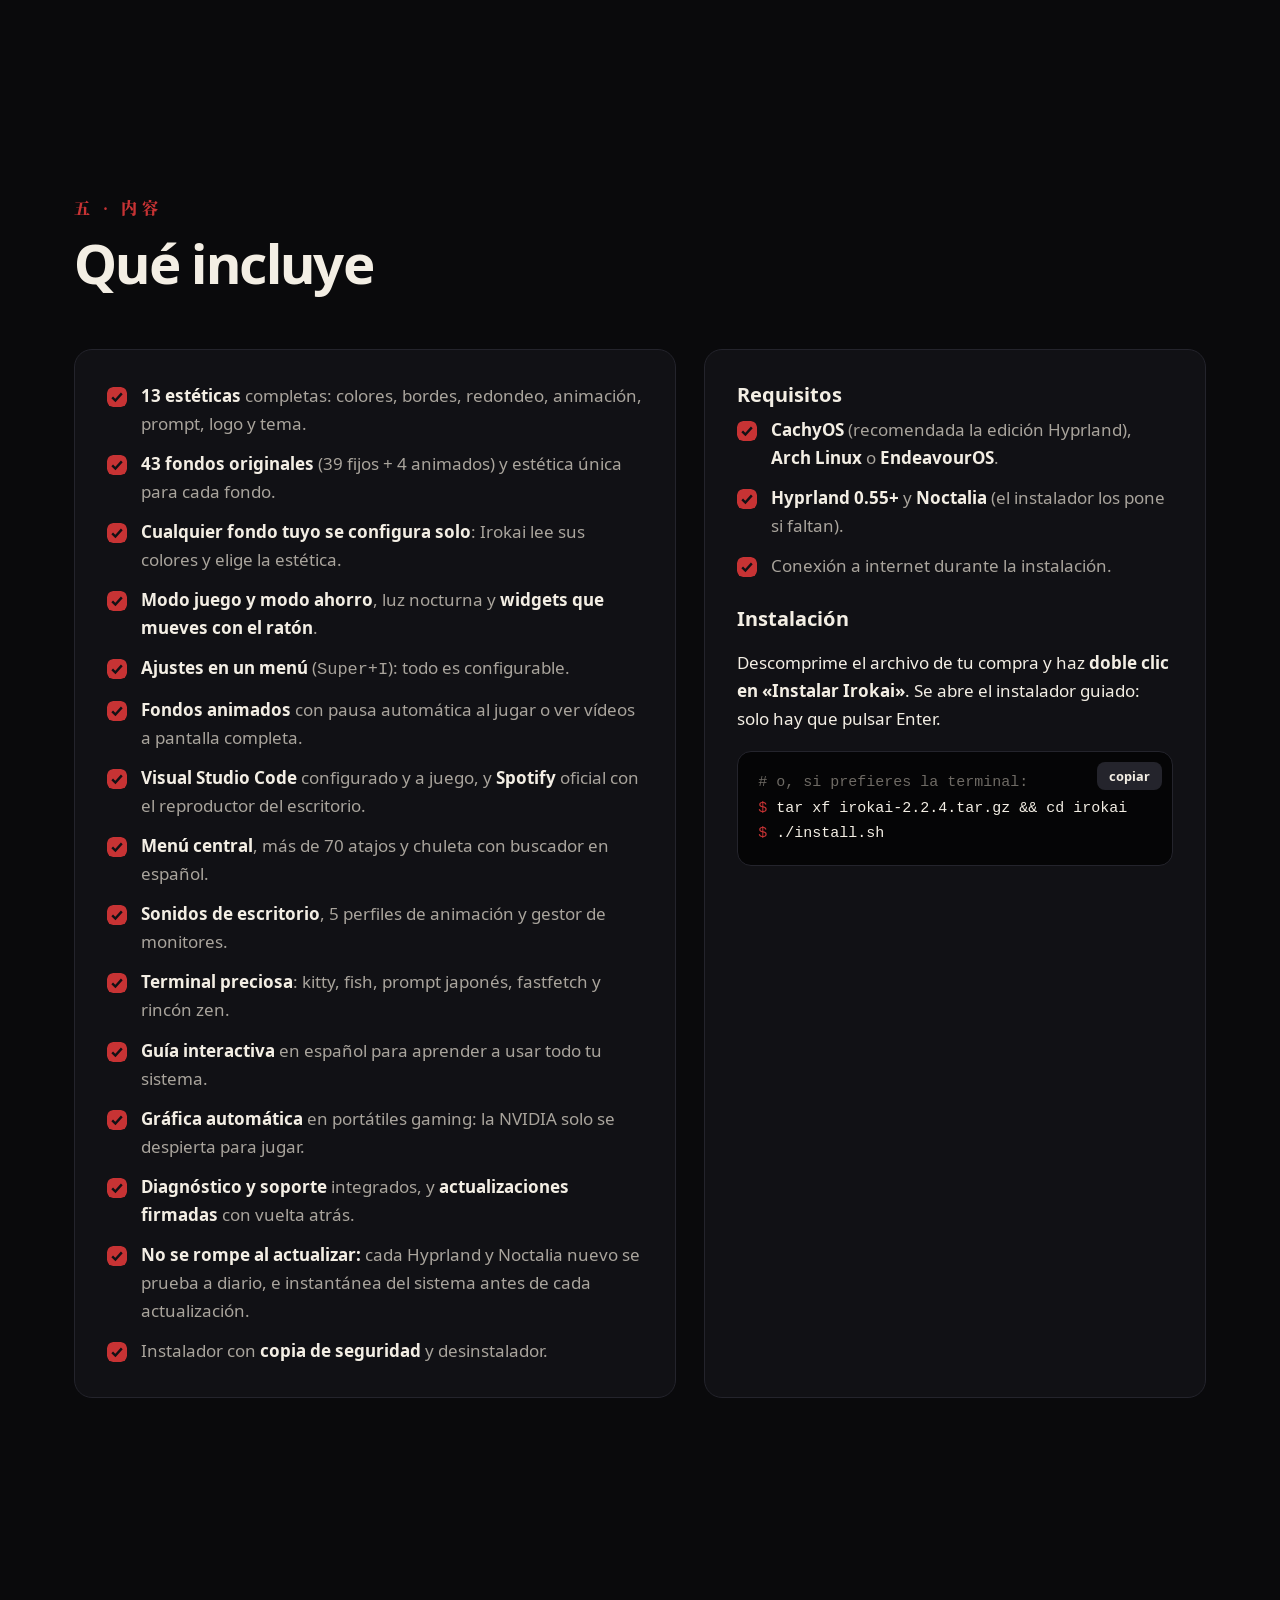
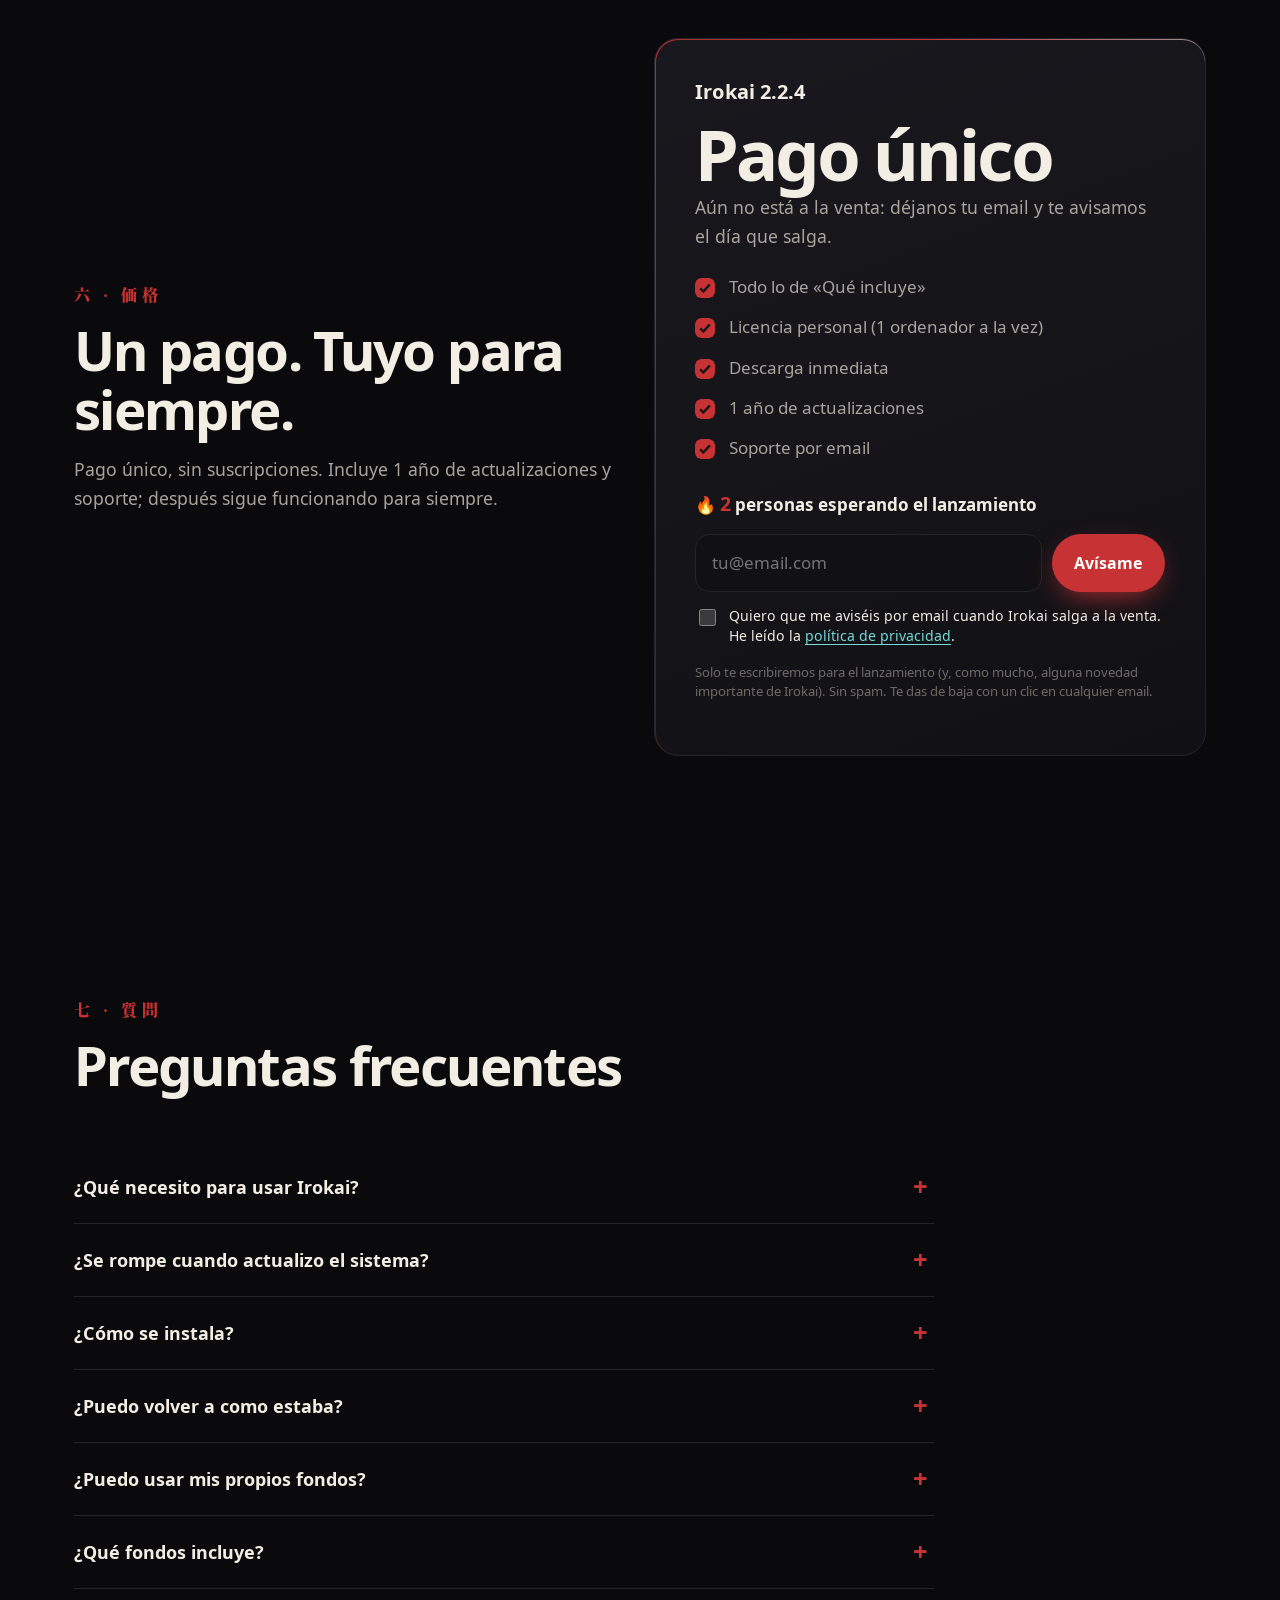
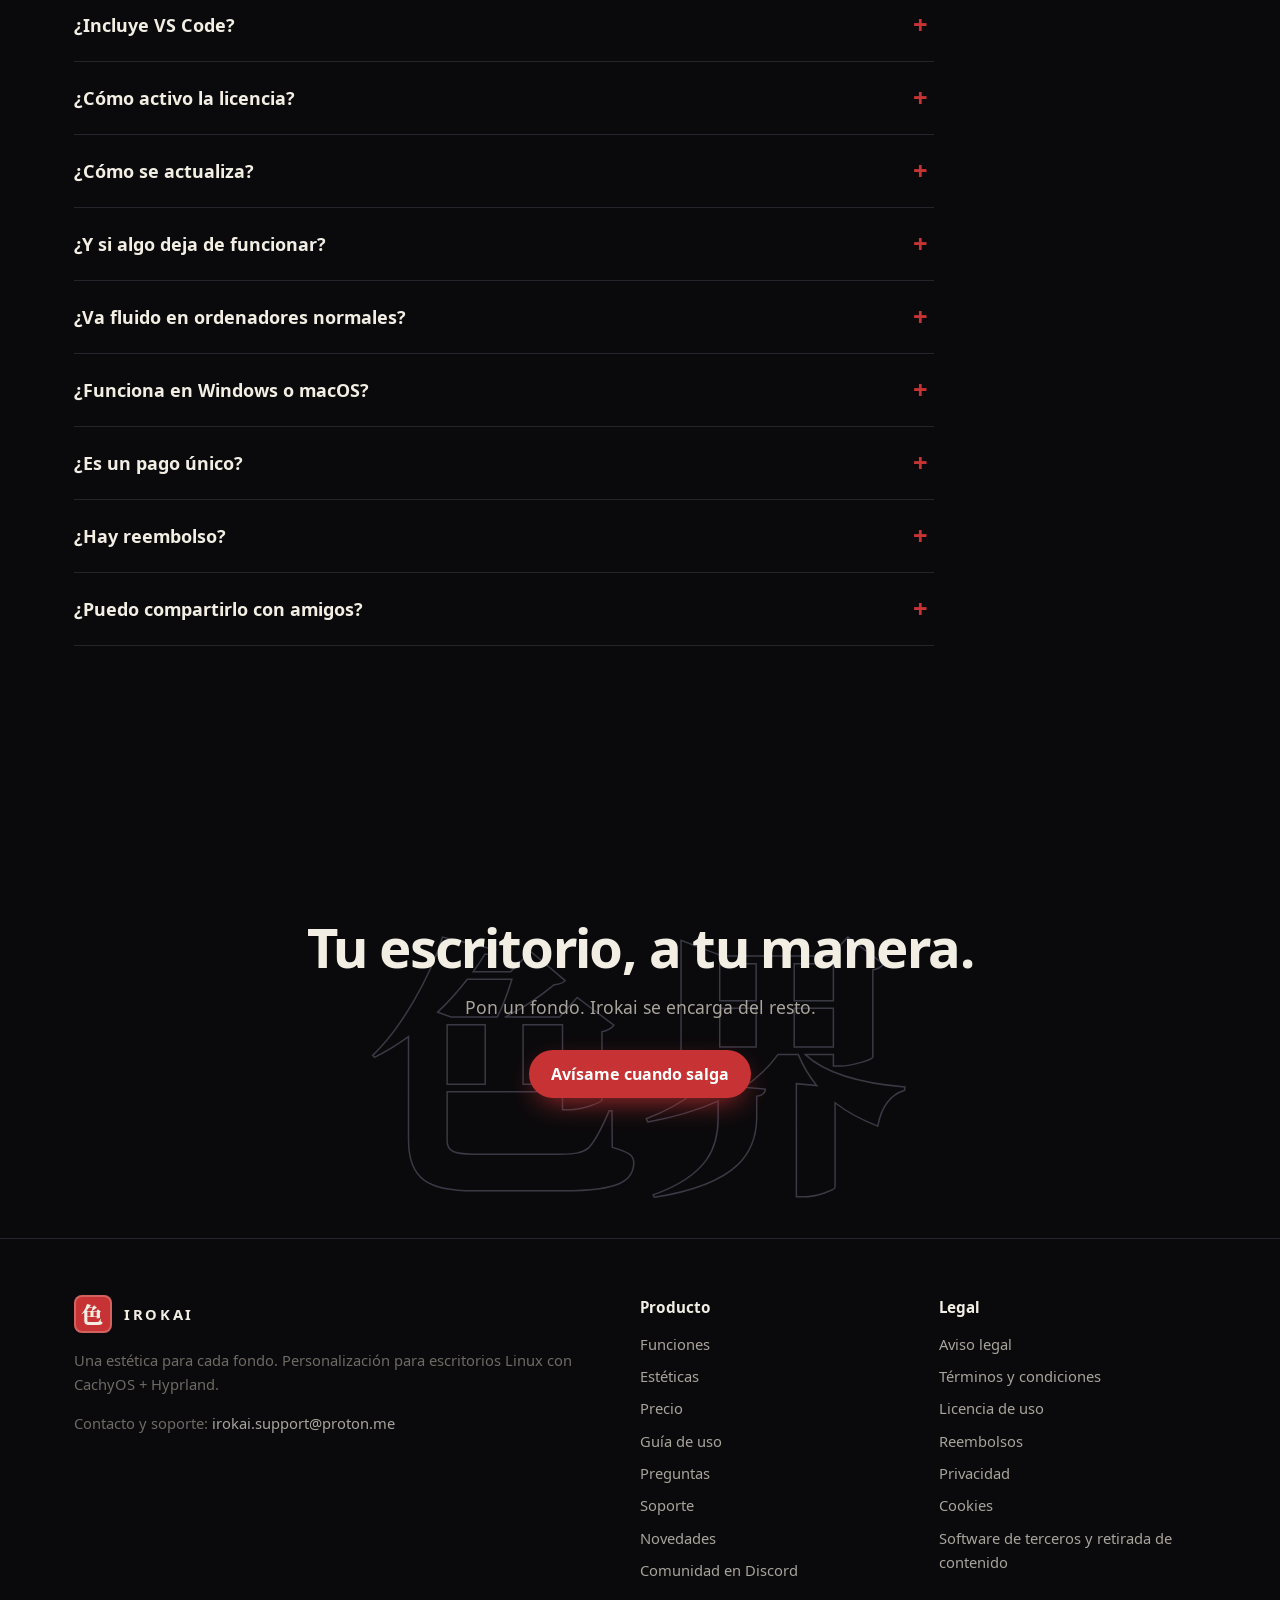
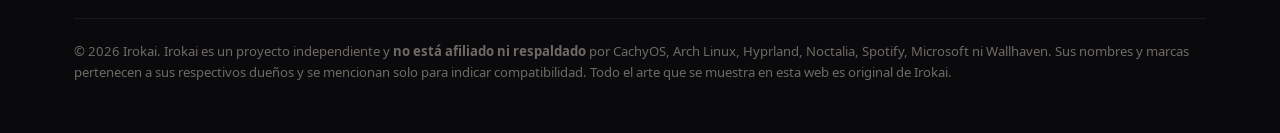
==== commit 1b1bbe9a: "Irokai 2.2.4" ====
--- a/docs/index.html
+++ b/docs/index.html
@@ -26,7 +26,7 @@
 <meta name="twitter:image" content="https://danitechia.github.io/irokai-web/marca/og.png">
 <link rel="preload" href="fuentes/sans-700.woff2" as="font" type="font/woff2" crossorigin>
 <link rel="stylesheet" href="estilo.css?v=bb0face2">
-<link rel="preload" as="image" href="media/heroe.jpg"><script type="application/ld+json">{"@context": "https://schema.org", "@type": "SoftwareApplication", "name": "Irokai", "alternateName": "色界", "description": "Personalización para escritorios Linux: una estética para cada fondo en CachyOS + Hyprland.", "applicationCategory": "DesktopEnhancementApplication", "operatingSystem": "Linux (CachyOS, Arch Linux) con Hyprland", "softwareVersion": "2.2.3", "inLanguage": "es", "url": "https://danitechia.github.io/irokai-web", "image": "https://danitechia.github.io/irokai-web/marca/og.png", "screenshot": "https://danitechia.github.io/irokai-web/media/trailer.jpg"}</script><script type="application/ld+json">{"@context": "https://schema.org", "@type": "Organization", "name": "Irokai", "url": "https://danitechia.github.io/irokai-web", "logo": "https://danitechia.github.io/irokai-web/marca/favicon.svg", "email": "irokai.support@proton.me", "sameAs": ["https://www.tiktok.com/@daniiatech"]}</script><script type="application/ld+json">{"@context": "https://schema.org", "@type": "FAQPage", "mainEntity": [{"@type": "Question", "name": "¿Qué necesito para usar Irokai?", "acceptedAnswer": {"@type": "Answer", "text": "Un PC con <b>CachyOS</b> (recomendada la edición Hyprland), <b>Arch Linux</b> o <b>EndeavourOS</b>. El instalador pone Hyprland y Noctalia si faltan, trae su propia configuración base si tu sistema no tiene una, y te avisa de todo lo demás."}}, {"@type": "Question", "name": "¿Se rompe cuando actualizo el sistema?", "acceptedAnswer": {"@type": "Answer", "text": "Esa es la promesa de Irokai: <b>no</b>. Cada versión nueva de Hyprland y Noctalia se prueba automáticamente cada día antes de que te llegue. <code>irokai actualizar</code> guarda una instantánea del sistema (puedes volver a ella desde el menú de arranque) y, si llega una versión que aún no está probada con Irokai, te propone esperar solo con esa mientras el resto se actualiza."}}, {"@type": "Question", "name": "¿Cómo se instala?", "acceptedAnswer": {"@type": "Answer", "text": "Descomprimes el archivo de tu compra y haces <b>doble clic en «Instalar Irokai»</b>: se abre el instalador guiado y solo tienes que pulsar Enter (si prefieres la terminal, <code>./install.sh</code>). Instala lo necesario desde los repositorios oficiales, guarda una copia de tu configuración y lo deja todo listo. Tarda unos minutos."}}, {"@type": "Question", "name": "¿Puedo volver a como estaba?", "acceptedAnswer": {"@type": "Answer", "text": "Sí. Antes de tocar nada se guarda una copia de tu configuración, y <code>./uninstall.sh</code> deshace la instalación sin borrar tus fondos."}}, {"@type": "Question", "name": "¿Puedo usar mis propios fondos?", "acceptedAnswer": {"@type": "Answer", "text": "Sí, y es lo mejor: pon cualquier imagen o vídeo con <code>fondo añadir</code> (o cópialo en la carpeta <code>mios</code>) y Irokai lee sus colores, elige la estética que mejor le va y configura todo el escritorio a juego. No tienes que tocar ningún archivo."}}, {"@type": "Question", "name": "¿Qué fondos incluye?", "acceptedAnswer": {"@type": "Answer", "text": "43 fondos <b>originales</b> creados por Irokai (39 fijos en 12 estilos y 4 animados), libres de derechos de terceros. Además, con <code>irokai fondos buscar</code> puedes buscar y descargar tú mismo fondos SFW de Wallhaven para tu uso personal."}}, {"@type": "Question", "name": "¿Incluye VS Code?", "acceptedAnswer": {"@type": "Answer", "text": "Instala <b>Visual Studio Code</b> (de Microsoft, bajo su licencia) y lo configura: se tiñe con los colores de tu fondo. También instala el cliente oficial de <b>Spotify</b>, que funciona con las teclas multimedia, el reproductor del escritorio y las letras en karaoke."}}, {"@type": "Question", "name": "¿Cómo activo la licencia?", "acceptedAnswer": {"@type": "Answer", "text": "El instalador te pide la clave del correo de compra (o luego: <code>irokai licencia activar &lt;clave&gt;</code>). Una licencia es para <b>una persona y un ordenador a la vez</b>: para cambiar de ordenador, <code>irokai licencia desactivar</code> en el anterior y actívala en el nuevo."}}, {"@type": "Question", "name": "¿Cómo se actualiza?", "acceptedAnswer": {"@type": "Answer", "text": "<code>irokai actualizar</code> pone el sistema al día con una instantánea de seguridad y te ofrece la versión nueva de Irokai si la hay: comprueba que es oficial (va firmada), guarda tu versión actual y, si algo fallara, vuelve sola atrás (o tú con <code>irokai actualizar volver</code>)."}}, {"@type": "Question", "name": "¿Y si algo deja de funcionar?", "acceptedAnswer": {"@type": "Answer", "text": "<code>irokai diagnostico</code> revisa lo importante y te dice cómo arreglarlo. Si no se soluciona, <code>irokai soporte</code> prepara un informe sin datos personales para enviarlo por email."}}, {"@type": "Question", "name": "¿Va fluido en ordenadores normales?", "acceptedAnswer": {"@type": "Answer", "text": "Sí. Los efectos están optimizados y los fondos animados se pausan solos con juegos o vídeos a pantalla completa. Si quieres el máximo rendimiento, <kbd>Super</kbd>+<kbd>G</kbd> activa el modo juego, y <kbd>Super</kbd>+<kbd>B</kbd> el modo ahorro."}}, {"@type": "Question", "name": "¿Funciona en Windows o macOS?", "acceptedAnswer": {"@type": "Answer", "text": "No. Irokai es para Linux (CachyOS, Arch Linux o EndeavourOS con Hyprland). Si quieres probarlo, instala CachyOS en otro disco."}}, {"@type": "Question", "name": "¿Es un pago único?", "acceptedAnswer": {"@type": "Answer", "text": "Sí: una vez, con <b>1 año de actualizaciones y soporte</b> incluido. Después Irokai sigue funcionando para siempre; si quieres las versiones nuevas, renuevas otro año. Sin suscripciones."}}, {"@type": "Question", "name": "¿Hay reembolso?", "acceptedAnswer": {"@type": "Answer", "text": "Es contenido digital de descarga inmediata, así que al comprar aceptas perder el derecho de desistimiento. Aun así, si Irokai no funciona como se describe en tu sistema compatible y no lo podemos arreglar, te devolvemos el dinero. Detalles en <a href=\"legal/reembolsos.html\">Reembolsos</a>."}}, {"@type": "Question", "name": "¿Puedo compartirlo con amigos?", "acceptedAnswer": {"@type": "Answer", "text": "La licencia es para una persona: cada uno necesita la suya. Si les gusta, mándales el enlace 💛"}}]}</script><script type="application/ld+json">{"@context": "https://schema.org", "@type": "VideoObject", "name": "Irokai — tráiler", "description": "Una estética para cada fondo en Linux con CachyOS + Hyprland.", "thumbnailUrl": "https://danitechia.github.io/irokai-web/media/trailer.jpg", "contentUrl": "https://danitechia.github.io/irokai-web/media/trailer.mp4", "uploadDate": "2026-11-03"}</script>
+<link rel="preload" as="image" href="media/heroe.jpg"><script type="application/ld+json">{"@context": "https://schema.org", "@type": "SoftwareApplication", "name": "Irokai", "alternateName": "色界", "description": "Personalización para escritorios Linux: una estética para cada fondo en CachyOS + Hyprland.", "applicationCategory": "DesktopEnhancementApplication", "operatingSystem": "Linux (CachyOS, Arch Linux) con Hyprland", "softwareVersion": "2.2.4", "inLanguage": "es", "url": "https://danitechia.github.io/irokai-web", "image": "https://danitechia.github.io/irokai-web/marca/og.png", "screenshot": "https://danitechia.github.io/irokai-web/media/trailer.jpg"}</script><script type="application/ld+json">{"@context": "https://schema.org", "@type": "Organization", "name": "Irokai", "url": "https://danitechia.github.io/irokai-web", "logo": "https://danitechia.github.io/irokai-web/marca/favicon.svg", "email": "irokai.support@proton.me", "sameAs": ["https://www.tiktok.com/@daniiatech"]}</script><script type="application/ld+json">{"@context": "https://schema.org", "@type": "FAQPage", "mainEntity": [{"@type": "Question", "name": "¿Qué necesito para usar Irokai?", "acceptedAnswer": {"@type": "Answer", "text": "Un PC con <b>CachyOS</b> (recomendada la edición Hyprland), <b>Arch Linux</b> o <b>EndeavourOS</b>. El instalador pone Hyprland y Noctalia si faltan, trae su propia configuración base si tu sistema no tiene una, y te avisa de todo lo demás."}}, {"@type": "Question", "name": "¿Se rompe cuando actualizo el sistema?", "acceptedAnswer": {"@type": "Answer", "text": "Esa es la promesa de Irokai: <b>no</b>. Cada versión nueva de Hyprland y Noctalia se prueba automáticamente cada día antes de que te llegue. <code>irokai actualizar</code> guarda una instantánea del sistema (puedes volver a ella desde el menú de arranque) y, si llega una versión que aún no está probada con Irokai, te propone esperar solo con esa mientras el resto se actualiza."}}, {"@type": "Question", "name": "¿Cómo se instala?", "acceptedAnswer": {"@type": "Answer", "text": "Descomprimes el archivo de tu compra y haces <b>doble clic en «Instalar Irokai»</b>: se abre el instalador guiado y solo tienes que pulsar Enter (si prefieres la terminal, <code>./install.sh</code>). Instala lo necesario desde los repositorios oficiales, guarda una copia de tu configuración y lo deja todo listo. Tarda unos minutos."}}, {"@type": "Question", "name": "¿Puedo volver a como estaba?", "acceptedAnswer": {"@type": "Answer", "text": "Sí. Antes de tocar nada se guarda una copia de tu configuración, y <code>./uninstall.sh</code> deshace la instalación sin borrar tus fondos."}}, {"@type": "Question", "name": "¿Puedo usar mis propios fondos?", "acceptedAnswer": {"@type": "Answer", "text": "Sí, y es lo mejor: pon cualquier imagen o vídeo con <code>fondo añadir</code> (o cópialo en la carpeta <code>mios</code>) y Irokai lee sus colores, elige la estética que mejor le va y configura todo el escritorio a juego. No tienes que tocar ningún archivo."}}, {"@type": "Question", "name": "¿Qué fondos incluye?", "acceptedAnswer": {"@type": "Answer", "text": "43 fondos <b>originales</b> creados por Irokai (39 fijos en 12 estilos y 4 animados), libres de derechos de terceros. Además, con <code>irokai fondos buscar</code> puedes buscar y descargar tú mismo fondos SFW de Wallhaven para tu uso personal."}}, {"@type": "Question", "name": "¿Incluye VS Code?", "acceptedAnswer": {"@type": "Answer", "text": "Instala <b>Visual Studio Code</b> (de Microsoft, bajo su licencia) y lo configura: se tiñe con los colores de tu fondo. También instala el cliente oficial de <b>Spotify</b>, que funciona con las teclas multimedia, el reproductor del escritorio y las letras en karaoke."}}, {"@type": "Question", "name": "¿Cómo activo la licencia?", "acceptedAnswer": {"@type": "Answer", "text": "El instalador te pide la clave del correo de compra (o luego: <code>irokai licencia activar &lt;clave&gt;</code>). Una licencia es para <b>una persona y un ordenador a la vez</b>: para cambiar de ordenador, <code>irokai licencia desactivar</code> en el anterior y actívala en el nuevo."}}, {"@type": "Question", "name": "¿Cómo se actualiza?", "acceptedAnswer": {"@type": "Answer", "text": "<code>irokai actualizar</code> pone el sistema al día con una instantánea de seguridad y te ofrece la versión nueva de Irokai si la hay: comprueba que es oficial (va firmada), guarda tu versión actual y, si algo fallara, vuelve sola atrás (o tú con <code>irokai actualizar volver</code>)."}}, {"@type": "Question", "name": "¿Y si algo deja de funcionar?", "acceptedAnswer": {"@type": "Answer", "text": "<code>irokai diagnostico</code> revisa lo importante y te dice cómo arreglarlo. Si no se soluciona, <code>irokai soporte</code> prepara un informe sin datos personales para enviarlo por email."}}, {"@type": "Question", "name": "¿Va fluido en ordenadores normales?", "acceptedAnswer": {"@type": "Answer", "text": "Sí. Los efectos están optimizados y los fondos animados se pausan solos con juegos o vídeos a pantalla completa. Si quieres el máximo rendimiento, <kbd>Super</kbd>+<kbd>G</kbd> activa el modo juego, y <kbd>Super</kbd>+<kbd>B</kbd> el modo ahorro."}}, {"@type": "Question", "name": "¿Funciona en Windows o macOS?", "acceptedAnswer": {"@type": "Answer", "text": "No. Irokai es para Linux (CachyOS, Arch Linux o EndeavourOS con Hyprland). Si quieres probarlo, instala CachyOS en otro disco."}}, {"@type": "Question", "name": "¿Es un pago único?", "acceptedAnswer": {"@type": "Answer", "text": "Sí: una vez, con <b>1 año de actualizaciones y soporte</b> incluido. Después Irokai sigue funcionando para siempre; si quieres las versiones nuevas, renuevas otro año. Sin suscripciones."}}, {"@type": "Question", "name": "¿Hay reembolso?", "acceptedAnswer": {"@type": "Answer", "text": "Es contenido digital de descarga inmediata, así que al comprar aceptas perder el derecho de desistimiento. Aun así, si Irokai no funciona como se describe en tu sistema compatible y no lo podemos arreglar, te devolvemos el dinero. Detalles en <a href=\"legal/reembolsos.html\">Reembolsos</a>."}}, {"@type": "Question", "name": "¿Puedo compartirlo con amigos?", "acceptedAnswer": {"@type": "Answer", "text": "La licencia es para una persona: cada uno necesita la suya. Si les gusta, mándales el enlace 💛"}}]}</script><script type="application/ld+json">{"@context": "https://schema.org", "@type": "VideoObject", "name": "Irokai — tráiler", "description": "Una estética para cada fondo en Linux con CachyOS + Hyprland.", "thumbnailUrl": "https://danitechia.github.io/irokai-web/media/trailer.jpg", "contentUrl": "https://danitechia.github.io/irokai-web/media/trailer.mp4", "uploadDate": "2026-11-04"}</script>
 </head>
 <body>
 <a class="saltar" href="#contenido">Saltar al contenido</a>
@@ -159,7 +159,7 @@
    <h3 style="margin-top:26px">Instalación</h3>
    <p>Descomprime el archivo de tu compra y haz <b>doble clic en «Instalar Irokai»</b>. Se abre el instalador guiado: solo hay que pulsar Enter.</p>
    <pre class="instalar"><button class="copiar" type="button">copiar</button><span class="c"># o, si prefieres la terminal:</span>
-<span class="p">$</span> tar xf irokai-2.2.3.tar.gz && cd irokai
+<span class="p">$</span> tar xf irokai-2.2.4.tar.gz && cd irokai
 <span class="p">$</span> ./install.sh</pre></div>
  </div>
 </div></section>
@@ -169,7 +169,7 @@
   <h2 id="h-precio">Un pago. Tuyo para siempre.</h2>
   <p class="sub">Pago único, sin suscripciones. Incluye 1 año de actualizaciones y soporte; después sigue funcionando para siempre.</p></div>
  <div class="tarjeta-precio rv" style="--d:.1s">
-  <h3>Irokai 2.2.3</h3>
+  <h3>Irokai 2.2.4</h3>
   <div class="cifra">Pago único</div>
   <p class="sub">Aún no está a la venta: déjanos tu email y te avisamos el día que salga.</p>
   <ul class="lista-check" style="margin:22px 0 26px">
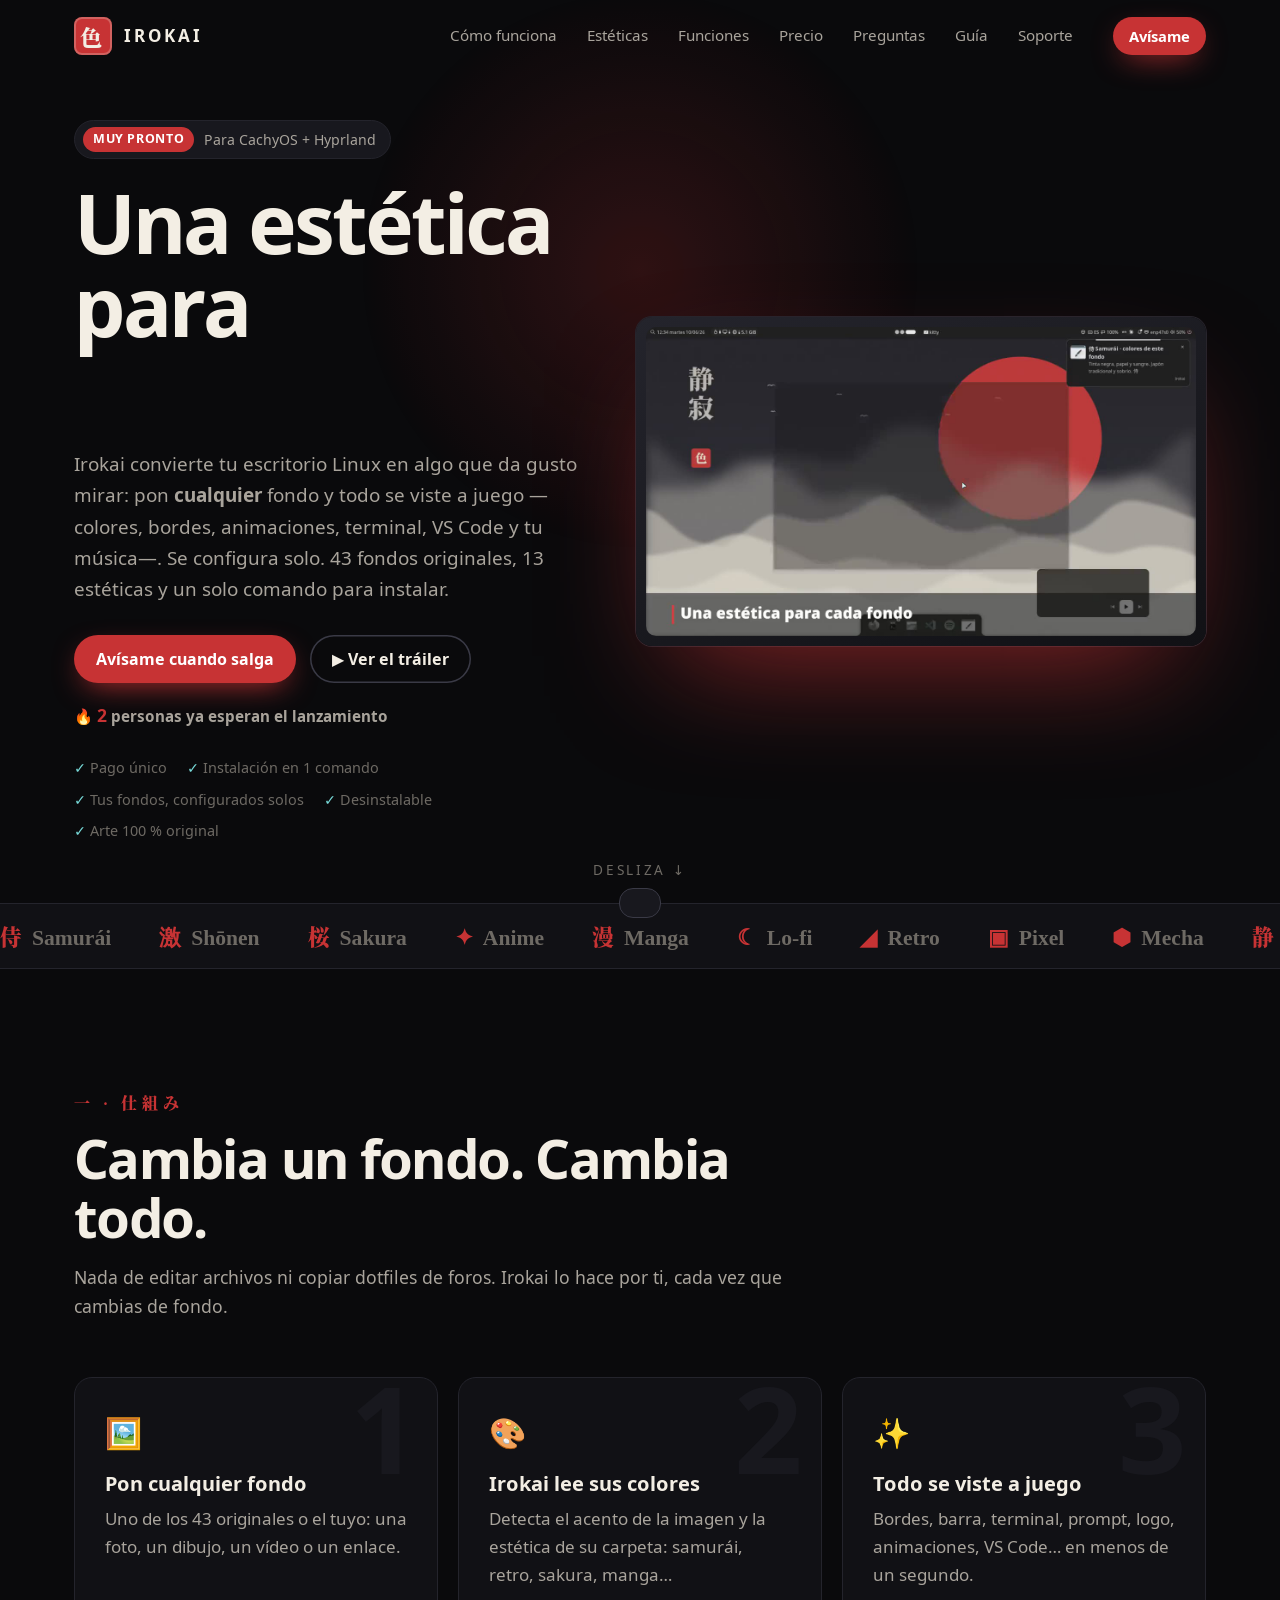
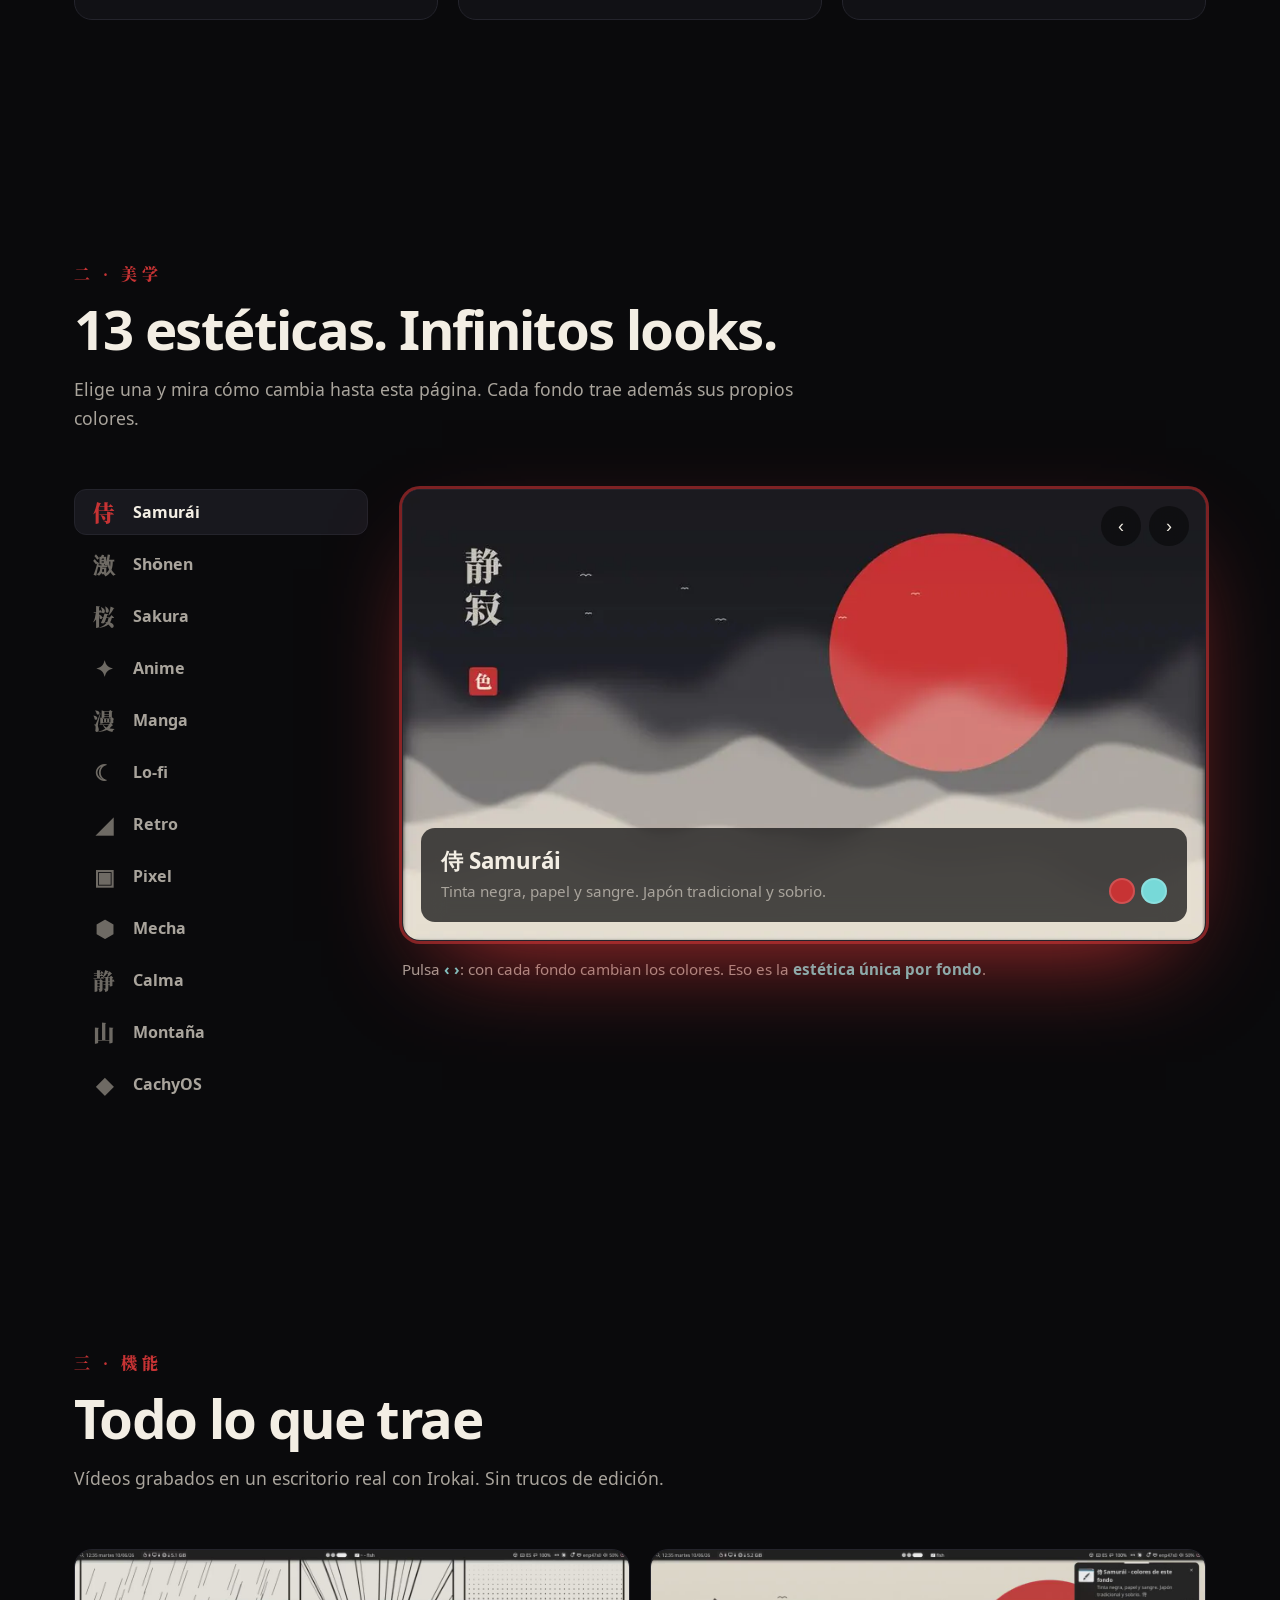
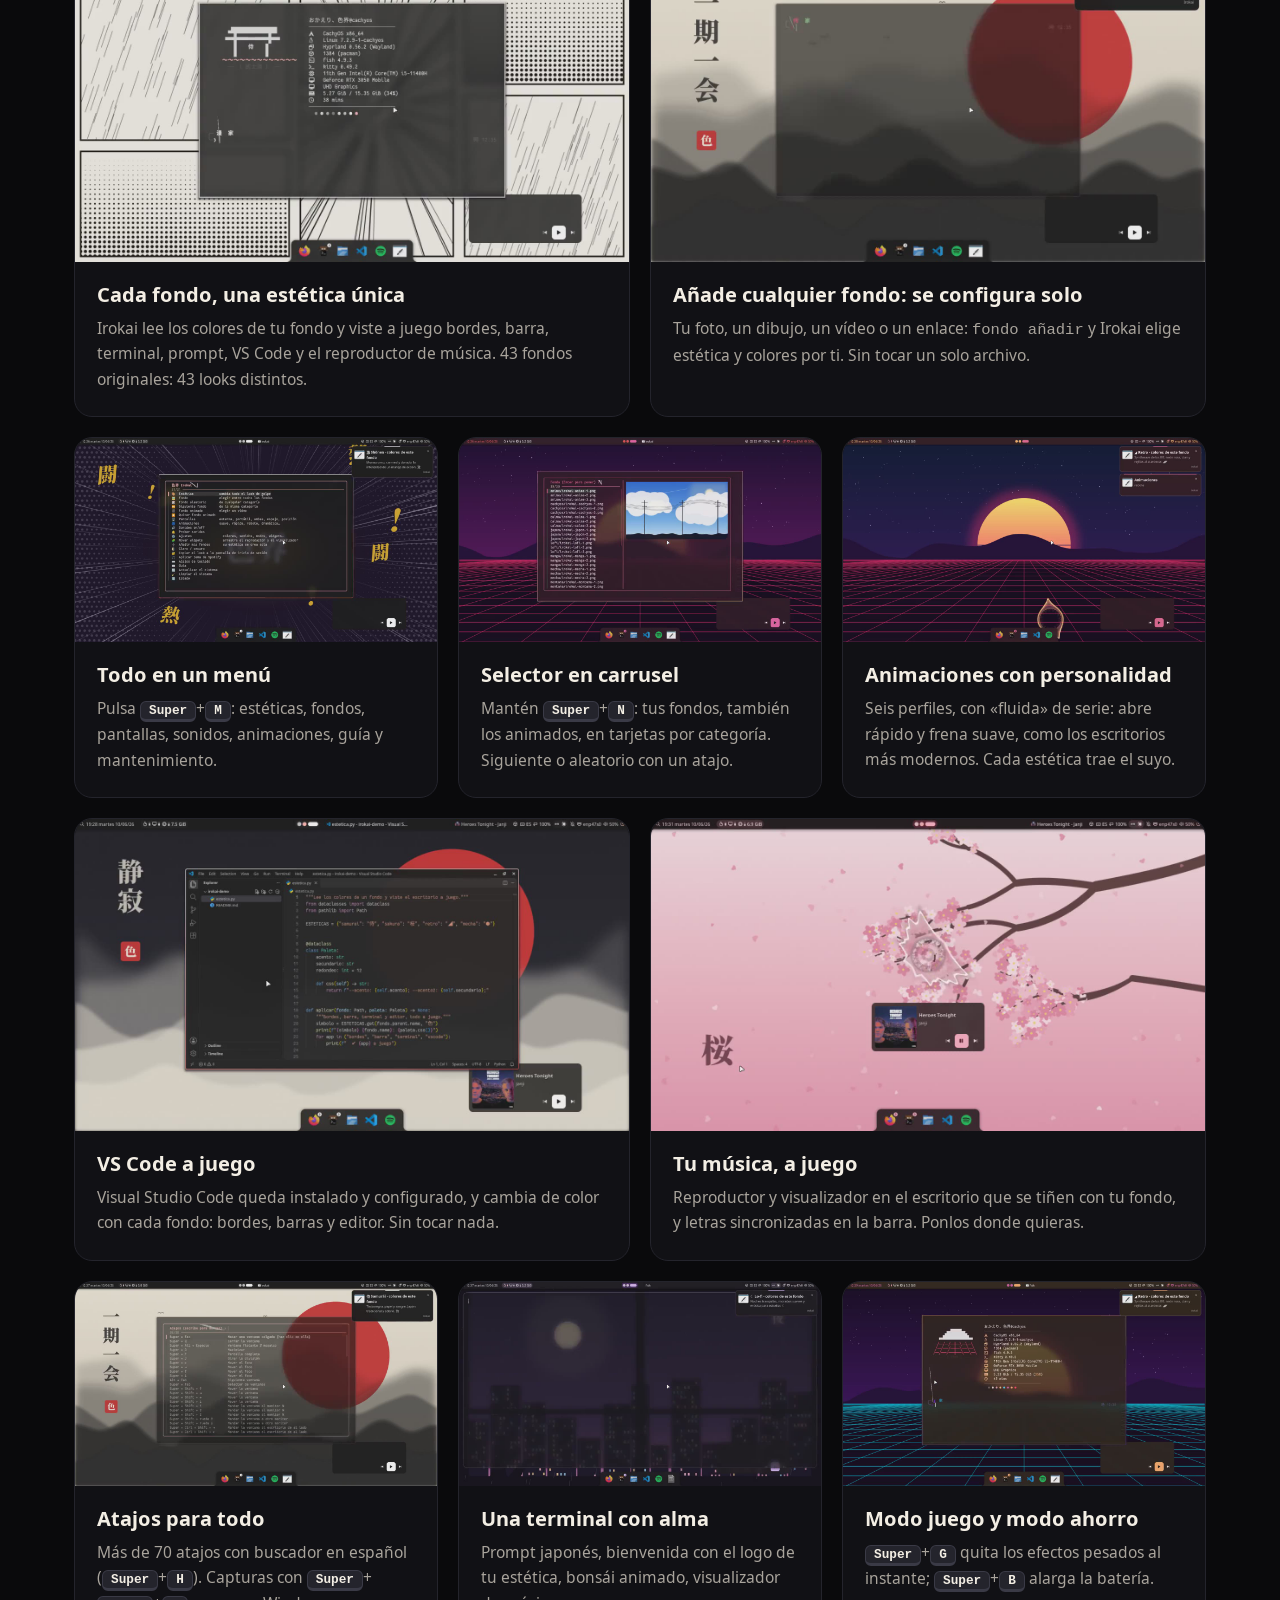
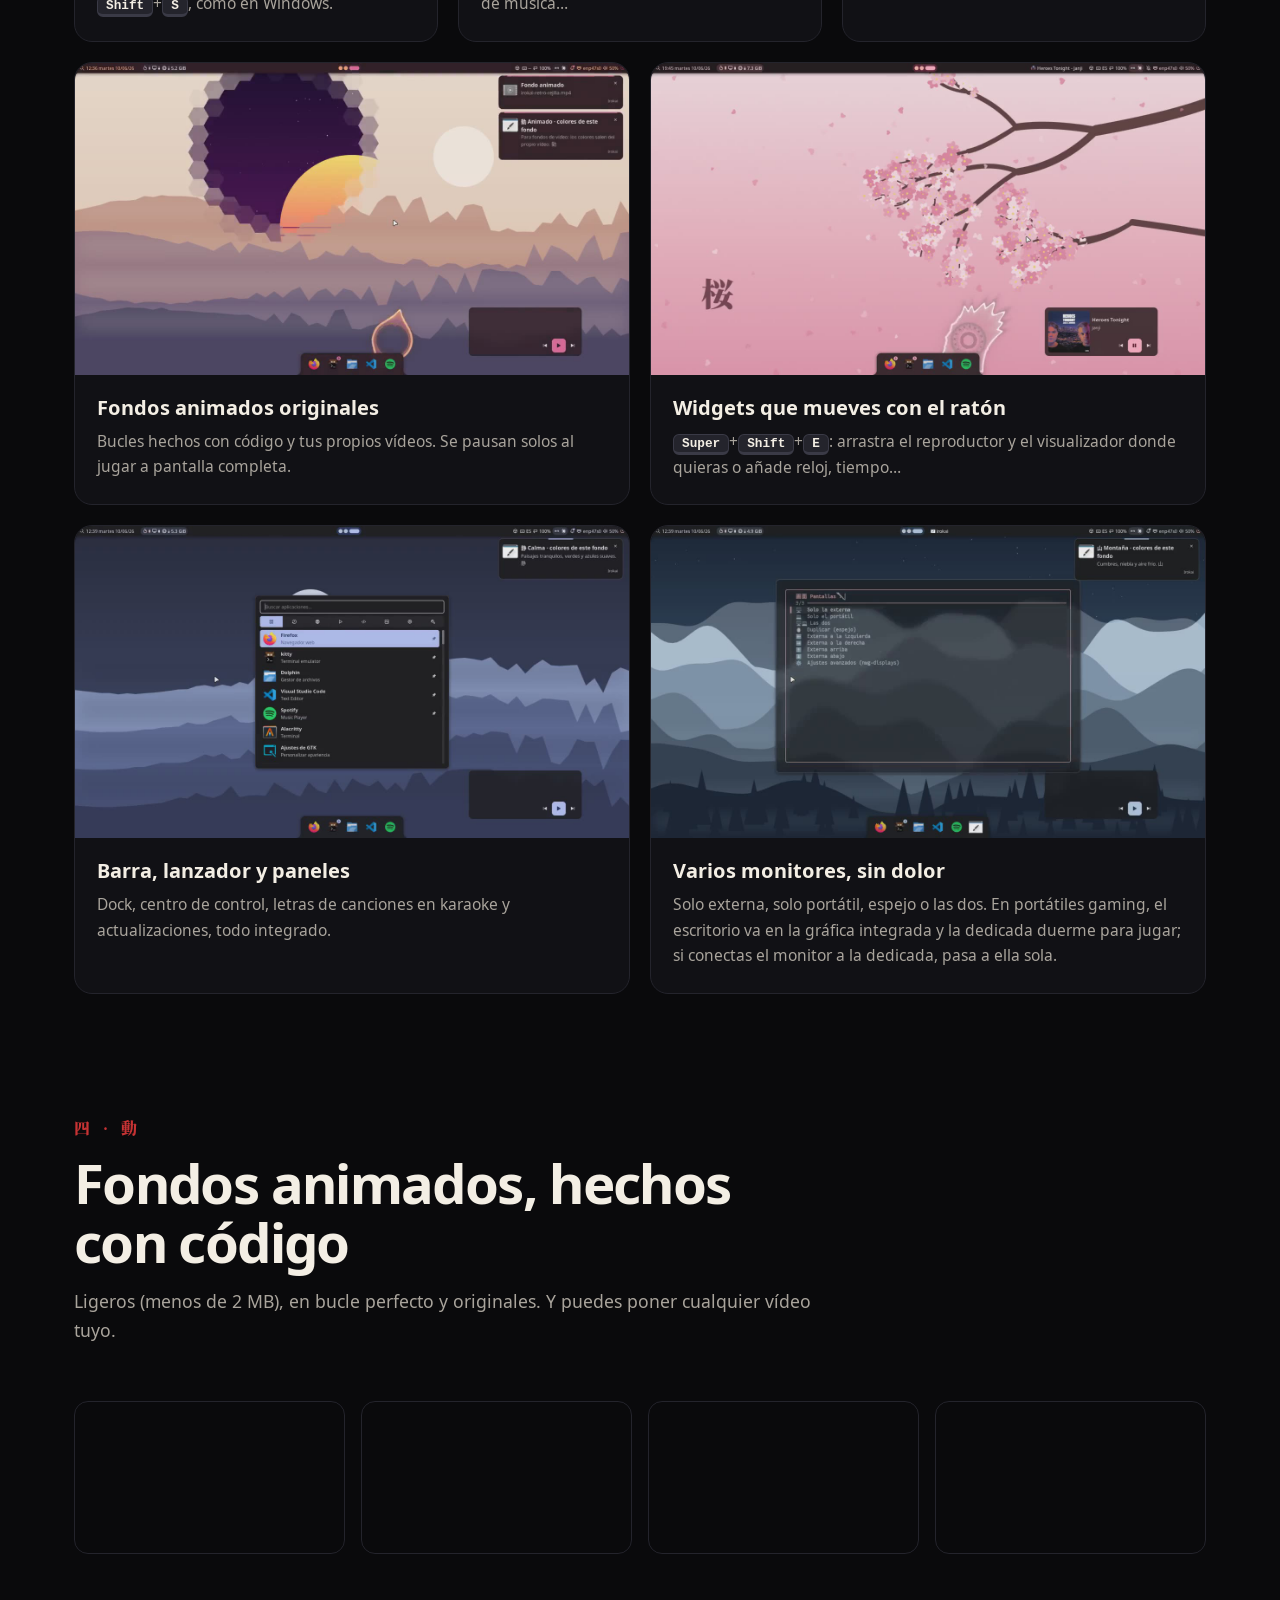
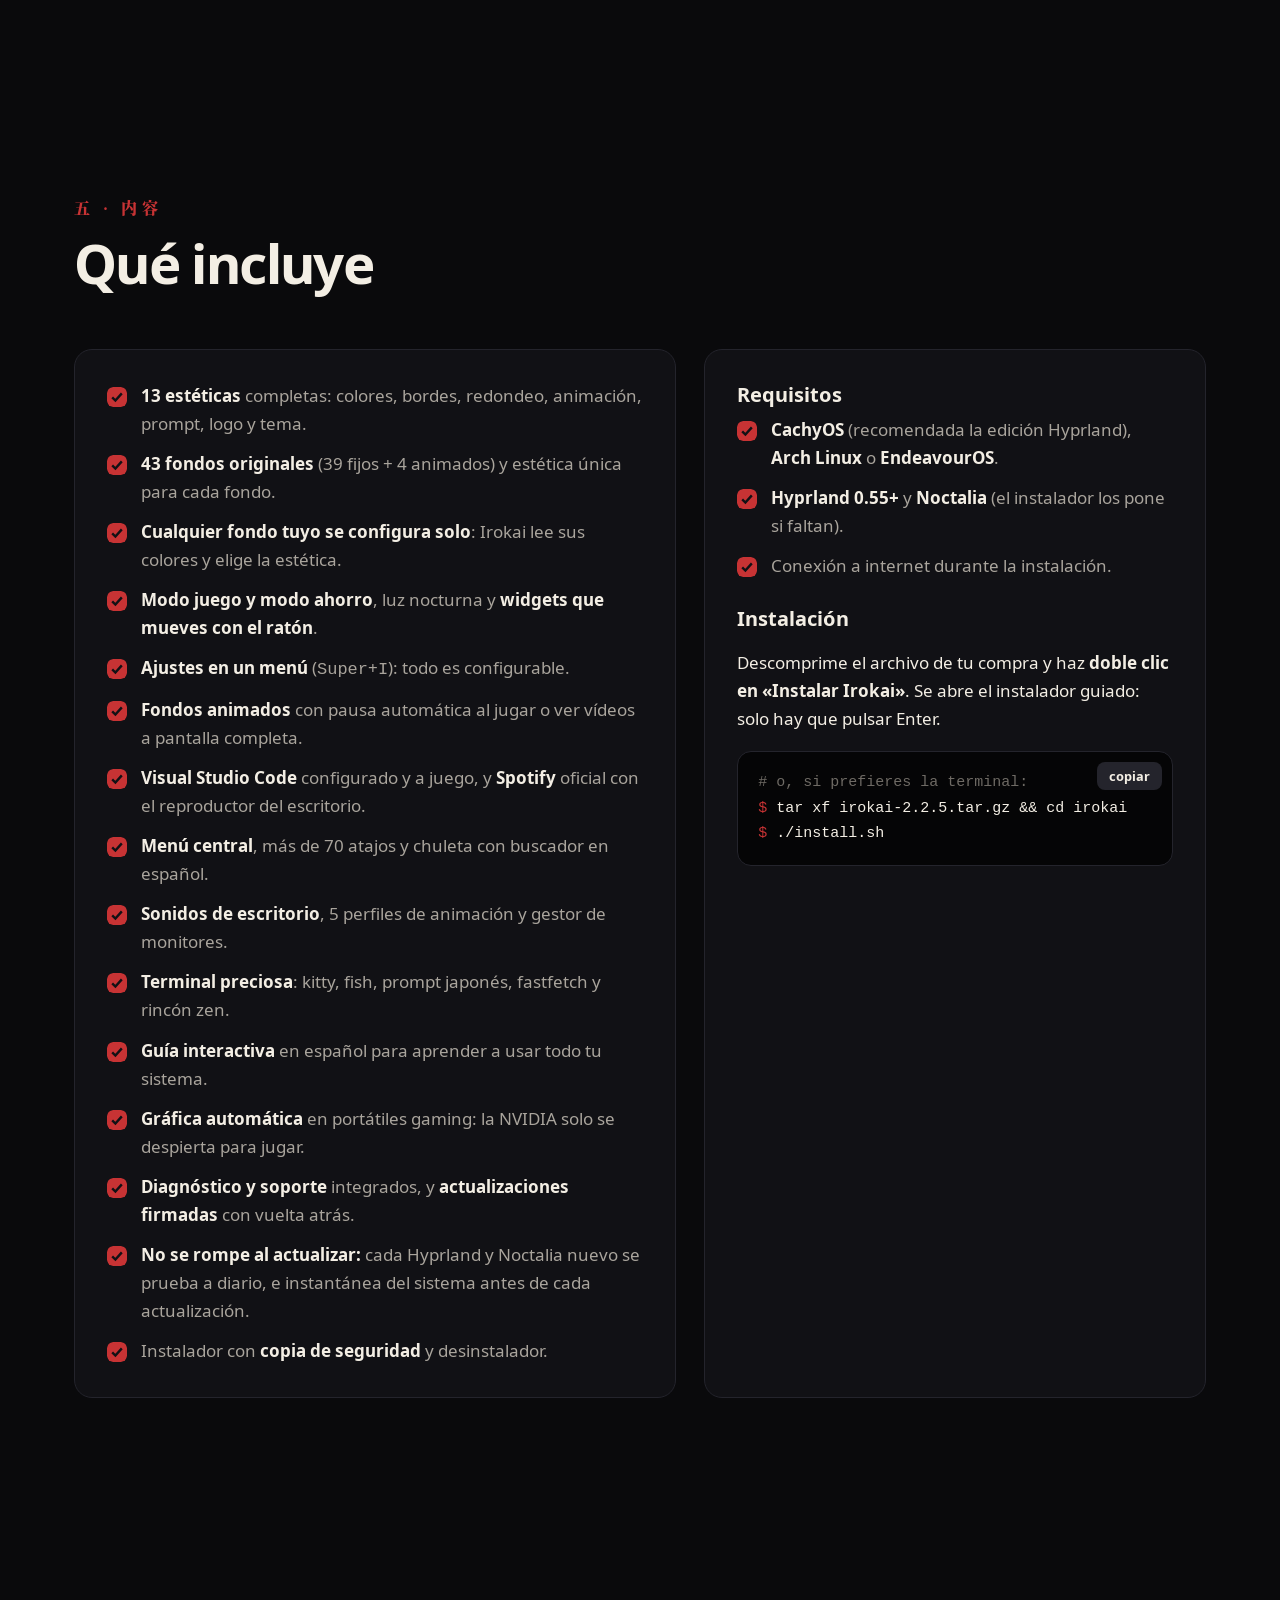
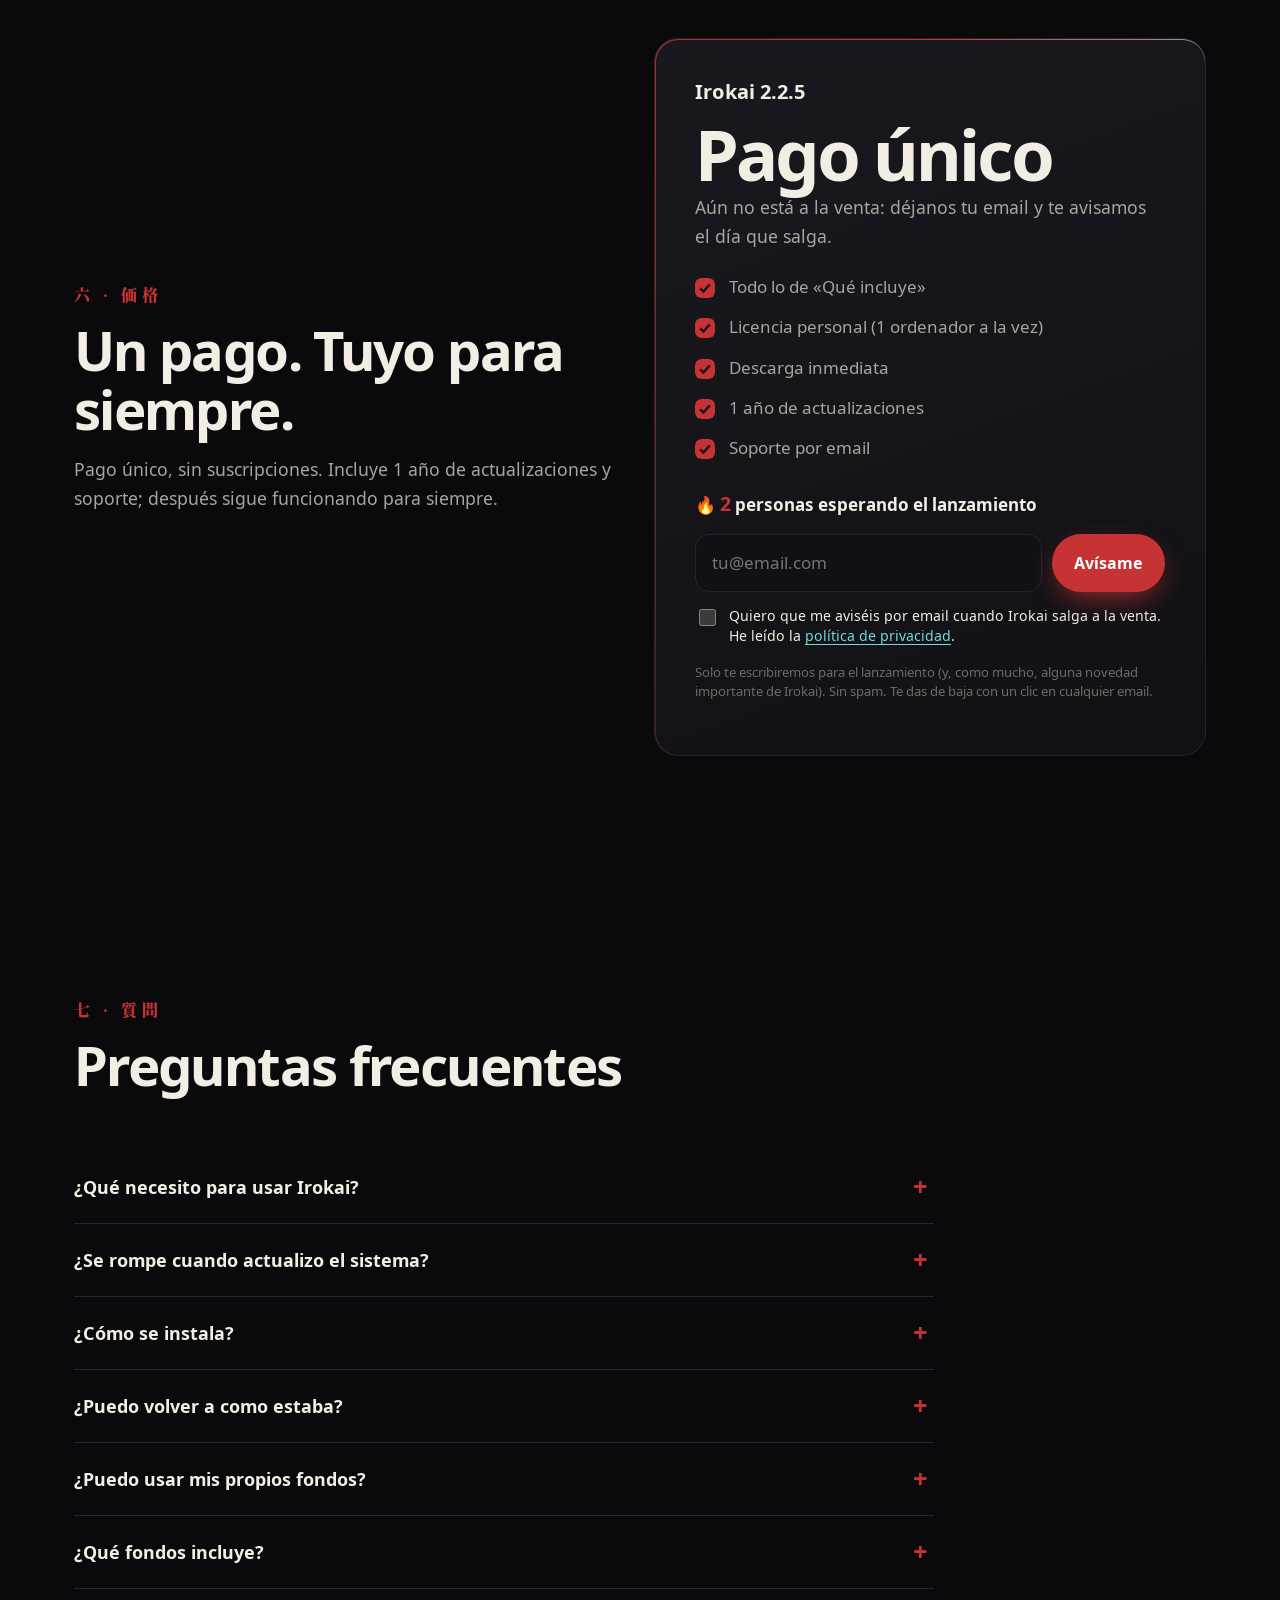
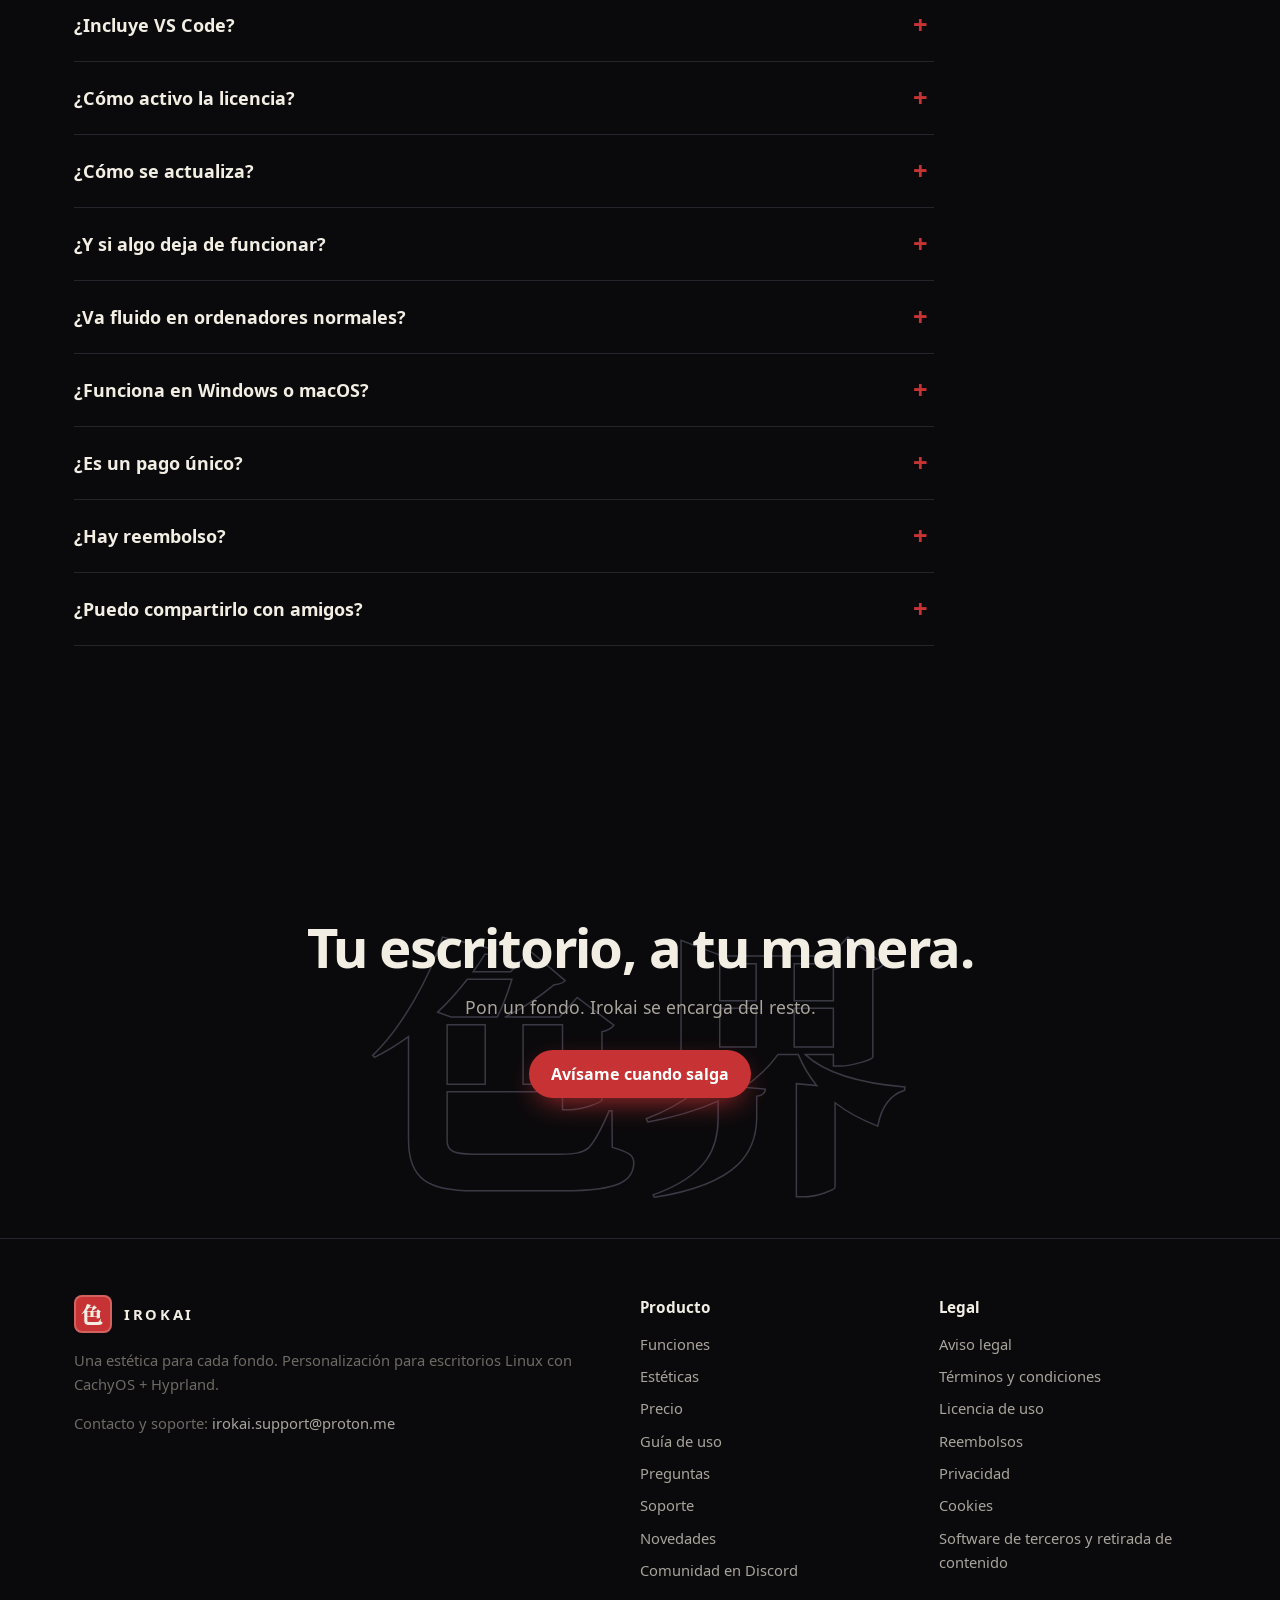
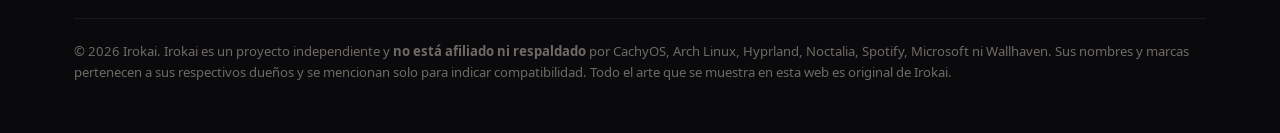
==== commit 848d0aa6: "Irokai 2.2.5" ====
--- a/docs/index.html
+++ b/docs/index.html
@@ -26,7 +26,7 @@
 <meta name="twitter:image" content="https://danitechia.github.io/irokai-web/marca/og.png">
 <link rel="preload" href="fuentes/sans-700.woff2" as="font" type="font/woff2" crossorigin>
 <link rel="stylesheet" href="estilo.css?v=bb0face2">
-<link rel="preload" as="image" href="media/heroe.jpg"><script type="application/ld+json">{"@context": "https://schema.org", "@type": "SoftwareApplication", "name": "Irokai", "alternateName": "色界", "description": "Personalización para escritorios Linux: una estética para cada fondo en CachyOS + Hyprland.", "applicationCategory": "DesktopEnhancementApplication", "operatingSystem": "Linux (CachyOS, Arch Linux) con Hyprland", "softwareVersion": "2.2.4", "inLanguage": "es", "url": "https://danitechia.github.io/irokai-web", "image": "https://danitechia.github.io/irokai-web/marca/og.png", "screenshot": "https://danitechia.github.io/irokai-web/media/trailer.jpg"}</script><script type="application/ld+json">{"@context": "https://schema.org", "@type": "Organization", "name": "Irokai", "url": "https://danitechia.github.io/irokai-web", "logo": "https://danitechia.github.io/irokai-web/marca/favicon.svg", "email": "irokai.support@proton.me", "sameAs": ["https://www.tiktok.com/@daniiatech"]}</script><script type="application/ld+json">{"@context": "https://schema.org", "@type": "FAQPage", "mainEntity": [{"@type": "Question", "name": "¿Qué necesito para usar Irokai?", "acceptedAnswer": {"@type": "Answer", "text": "Un PC con <b>CachyOS</b> (recomendada la edición Hyprland), <b>Arch Linux</b> o <b>EndeavourOS</b>. El instalador pone Hyprland y Noctalia si faltan, trae su propia configuración base si tu sistema no tiene una, y te avisa de todo lo demás."}}, {"@type": "Question", "name": "¿Se rompe cuando actualizo el sistema?", "acceptedAnswer": {"@type": "Answer", "text": "Esa es la promesa de Irokai: <b>no</b>. Cada versión nueva de Hyprland y Noctalia se prueba automáticamente cada día antes de que te llegue. <code>irokai actualizar</code> guarda una instantánea del sistema (puedes volver a ella desde el menú de arranque) y, si llega una versión que aún no está probada con Irokai, te propone esperar solo con esa mientras el resto se actualiza."}}, {"@type": "Question", "name": "¿Cómo se instala?", "acceptedAnswer": {"@type": "Answer", "text": "Descomprimes el archivo de tu compra y haces <b>doble clic en «Instalar Irokai»</b>: se abre el instalador guiado y solo tienes que pulsar Enter (si prefieres la terminal, <code>./install.sh</code>). Instala lo necesario desde los repositorios oficiales, guarda una copia de tu configuración y lo deja todo listo. Tarda unos minutos."}}, {"@type": "Question", "name": "¿Puedo volver a como estaba?", "acceptedAnswer": {"@type": "Answer", "text": "Sí. Antes de tocar nada se guarda una copia de tu configuración, y <code>./uninstall.sh</code> deshace la instalación sin borrar tus fondos."}}, {"@type": "Question", "name": "¿Puedo usar mis propios fondos?", "acceptedAnswer": {"@type": "Answer", "text": "Sí, y es lo mejor: pon cualquier imagen o vídeo con <code>fondo añadir</code> (o cópialo en la carpeta <code>mios</code>) y Irokai lee sus colores, elige la estética que mejor le va y configura todo el escritorio a juego. No tienes que tocar ningún archivo."}}, {"@type": "Question", "name": "¿Qué fondos incluye?", "acceptedAnswer": {"@type": "Answer", "text": "43 fondos <b>originales</b> creados por Irokai (39 fijos en 12 estilos y 4 animados), libres de derechos de terceros. Además, con <code>irokai fondos buscar</code> puedes buscar y descargar tú mismo fondos SFW de Wallhaven para tu uso personal."}}, {"@type": "Question", "name": "¿Incluye VS Code?", "acceptedAnswer": {"@type": "Answer", "text": "Instala <b>Visual Studio Code</b> (de Microsoft, bajo su licencia) y lo configura: se tiñe con los colores de tu fondo. También instala el cliente oficial de <b>Spotify</b>, que funciona con las teclas multimedia, el reproductor del escritorio y las letras en karaoke."}}, {"@type": "Question", "name": "¿Cómo activo la licencia?", "acceptedAnswer": {"@type": "Answer", "text": "El instalador te pide la clave del correo de compra (o luego: <code>irokai licencia activar &lt;clave&gt;</code>). Una licencia es para <b>una persona y un ordenador a la vez</b>: para cambiar de ordenador, <code>irokai licencia desactivar</code> en el anterior y actívala en el nuevo."}}, {"@type": "Question", "name": "¿Cómo se actualiza?", "acceptedAnswer": {"@type": "Answer", "text": "<code>irokai actualizar</code> pone el sistema al día con una instantánea de seguridad y te ofrece la versión nueva de Irokai si la hay: comprueba que es oficial (va firmada), guarda tu versión actual y, si algo fallara, vuelve sola atrás (o tú con <code>irokai actualizar volver</code>)."}}, {"@type": "Question", "name": "¿Y si algo deja de funcionar?", "acceptedAnswer": {"@type": "Answer", "text": "<code>irokai diagnostico</code> revisa lo importante y te dice cómo arreglarlo. Si no se soluciona, <code>irokai soporte</code> prepara un informe sin datos personales para enviarlo por email."}}, {"@type": "Question", "name": "¿Va fluido en ordenadores normales?", "acceptedAnswer": {"@type": "Answer", "text": "Sí. Los efectos están optimizados y los fondos animados se pausan solos con juegos o vídeos a pantalla completa. Si quieres el máximo rendimiento, <kbd>Super</kbd>+<kbd>G</kbd> activa el modo juego, y <kbd>Super</kbd>+<kbd>B</kbd> el modo ahorro."}}, {"@type": "Question", "name": "¿Funciona en Windows o macOS?", "acceptedAnswer": {"@type": "Answer", "text": "No. Irokai es para Linux (CachyOS, Arch Linux o EndeavourOS con Hyprland). Si quieres probarlo, instala CachyOS en otro disco."}}, {"@type": "Question", "name": "¿Es un pago único?", "acceptedAnswer": {"@type": "Answer", "text": "Sí: una vez, con <b>1 año de actualizaciones y soporte</b> incluido. Después Irokai sigue funcionando para siempre; si quieres las versiones nuevas, renuevas otro año. Sin suscripciones."}}, {"@type": "Question", "name": "¿Hay reembolso?", "acceptedAnswer": {"@type": "Answer", "text": "Es contenido digital de descarga inmediata, así que al comprar aceptas perder el derecho de desistimiento. Aun así, si Irokai no funciona como se describe en tu sistema compatible y no lo podemos arreglar, te devolvemos el dinero. Detalles en <a href=\"legal/reembolsos.html\">Reembolsos</a>."}}, {"@type": "Question", "name": "¿Puedo compartirlo con amigos?", "acceptedAnswer": {"@type": "Answer", "text": "La licencia es para una persona: cada uno necesita la suya. Si les gusta, mándales el enlace 💛"}}]}</script><script type="application/ld+json">{"@context": "https://schema.org", "@type": "VideoObject", "name": "Irokai — tráiler", "description": "Una estética para cada fondo en Linux con CachyOS + Hyprland.", "thumbnailUrl": "https://danitechia.github.io/irokai-web/media/trailer.jpg", "contentUrl": "https://danitechia.github.io/irokai-web/media/trailer.mp4", "uploadDate": "2026-11-04"}</script>
+<link rel="preload" as="image" href="media/heroe.jpg"><script type="application/ld+json">{"@context": "https://schema.org", "@type": "SoftwareApplication", "name": "Irokai", "alternateName": "色界", "description": "Personalización para escritorios Linux: una estética para cada fondo en CachyOS + Hyprland.", "applicationCategory": "DesktopEnhancementApplication", "operatingSystem": "Linux (CachyOS, Arch Linux) con Hyprland", "softwareVersion": "2.2.5", "inLanguage": "es", "url": "https://danitechia.github.io/irokai-web", "image": "https://danitechia.github.io/irokai-web/marca/og.png", "screenshot": "https://danitechia.github.io/irokai-web/media/trailer.jpg"}</script><script type="application/ld+json">{"@context": "https://schema.org", "@type": "Organization", "name": "Irokai", "url": "https://danitechia.github.io/irokai-web", "logo": "https://danitechia.github.io/irokai-web/marca/favicon.svg", "email": "irokai.support@proton.me", "sameAs": ["https://www.tiktok.com/@daniiatech"]}</script><script type="application/ld+json">{"@context": "https://schema.org", "@type": "FAQPage", "mainEntity": [{"@type": "Question", "name": "¿Qué necesito para usar Irokai?", "acceptedAnswer": {"@type": "Answer", "text": "Un PC con <b>CachyOS</b> (recomendada la edición Hyprland), <b>Arch Linux</b> o <b>EndeavourOS</b>. El instalador pone Hyprland y Noctalia si faltan, trae su propia configuración base si tu sistema no tiene una, y te avisa de todo lo demás."}}, {"@type": "Question", "name": "¿Se rompe cuando actualizo el sistema?", "acceptedAnswer": {"@type": "Answer", "text": "Esa es la promesa de Irokai: <b>no</b>. Cada versión nueva de Hyprland y Noctalia se prueba automáticamente cada día antes de que te llegue. <code>irokai actualizar</code> guarda una instantánea del sistema (puedes volver a ella desde el menú de arranque) y, si llega una versión que aún no está probada con Irokai, te propone esperar solo con esa mientras el resto se actualiza."}}, {"@type": "Question", "name": "¿Cómo se instala?", "acceptedAnswer": {"@type": "Answer", "text": "Descomprimes el archivo de tu compra y haces <b>doble clic en «Instalar Irokai»</b>: se abre el instalador guiado y solo tienes que pulsar Enter (si prefieres la terminal, <code>./install.sh</code>). Instala lo necesario desde los repositorios oficiales, guarda una copia de tu configuración y lo deja todo listo. Tarda unos minutos."}}, {"@type": "Question", "name": "¿Puedo volver a como estaba?", "acceptedAnswer": {"@type": "Answer", "text": "Sí. Antes de tocar nada se guarda una copia de tu configuración, y <code>./uninstall.sh</code> deshace la instalación sin borrar tus fondos."}}, {"@type": "Question", "name": "¿Puedo usar mis propios fondos?", "acceptedAnswer": {"@type": "Answer", "text": "Sí, y es lo mejor: pon cualquier imagen o vídeo con <code>fondo añadir</code> (o cópialo en la carpeta <code>mios</code>) y Irokai lee sus colores, elige la estética que mejor le va y configura todo el escritorio a juego. No tienes que tocar ningún archivo."}}, {"@type": "Question", "name": "¿Qué fondos incluye?", "acceptedAnswer": {"@type": "Answer", "text": "43 fondos <b>originales</b> creados por Irokai (39 fijos en 12 estilos y 4 animados), libres de derechos de terceros. Además, con <code>irokai fondos buscar</code> puedes buscar y descargar tú mismo fondos SFW de Wallhaven para tu uso personal."}}, {"@type": "Question", "name": "¿Incluye VS Code?", "acceptedAnswer": {"@type": "Answer", "text": "Instala <b>Visual Studio Code</b> (de Microsoft, bajo su licencia) y lo configura: se tiñe con los colores de tu fondo. También instala el cliente oficial de <b>Spotify</b>, que funciona con las teclas multimedia, el reproductor del escritorio y las letras en karaoke."}}, {"@type": "Question", "name": "¿Cómo activo la licencia?", "acceptedAnswer": {"@type": "Answer", "text": "El instalador te pide la clave del correo de compra (o luego: <code>irokai licencia activar &lt;clave&gt;</code>). Una licencia es para <b>una persona y un ordenador a la vez</b>: para cambiar de ordenador, <code>irokai licencia desactivar</code> en el anterior y actívala en el nuevo."}}, {"@type": "Question", "name": "¿Cómo se actualiza?", "acceptedAnswer": {"@type": "Answer", "text": "<code>irokai actualizar</code> pone el sistema al día con una instantánea de seguridad y te ofrece la versión nueva de Irokai si la hay: comprueba que es oficial (va firmada), guarda tu versión actual y, si algo fallara, vuelve sola atrás (o tú con <code>irokai actualizar volver</code>)."}}, {"@type": "Question", "name": "¿Y si algo deja de funcionar?", "acceptedAnswer": {"@type": "Answer", "text": "<code>irokai diagnostico</code> revisa lo importante y te dice cómo arreglarlo. Si no se soluciona, <code>irokai soporte</code> prepara un informe sin datos personales para enviarlo por email."}}, {"@type": "Question", "name": "¿Va fluido en ordenadores normales?", "acceptedAnswer": {"@type": "Answer", "text": "Sí. Los efectos están optimizados y los fondos animados se pausan solos con juegos o vídeos a pantalla completa. Si quieres el máximo rendimiento, <kbd>Super</kbd>+<kbd>G</kbd> activa el modo juego, y <kbd>Super</kbd>+<kbd>B</kbd> el modo ahorro."}}, {"@type": "Question", "name": "¿Funciona en Windows o macOS?", "acceptedAnswer": {"@type": "Answer", "text": "No. Irokai es para Linux (CachyOS, Arch Linux o EndeavourOS con Hyprland). Si quieres probarlo, instala CachyOS en otro disco."}}, {"@type": "Question", "name": "¿Es un pago único?", "acceptedAnswer": {"@type": "Answer", "text": "Sí: una vez, con <b>1 año de actualizaciones y soporte</b> incluido. Después Irokai sigue funcionando para siempre; si quieres las versiones nuevas, renuevas otro año. Sin suscripciones."}}, {"@type": "Question", "name": "¿Hay reembolso?", "acceptedAnswer": {"@type": "Answer", "text": "Es contenido digital de descarga inmediata, así que al comprar aceptas perder el derecho de desistimiento. Aun así, si Irokai no funciona como se describe en tu sistema compatible y no lo podemos arreglar, te devolvemos el dinero. Detalles en <a href=\"legal/reembolsos.html\">Reembolsos</a>."}}, {"@type": "Question", "name": "¿Puedo compartirlo con amigos?", "acceptedAnswer": {"@type": "Answer", "text": "La licencia es para una persona: cada uno necesita la suya. Si les gusta, mándales el enlace 💛"}}]}</script><script type="application/ld+json">{"@context": "https://schema.org", "@type": "VideoObject", "name": "Irokai — tráiler", "description": "Una estética para cada fondo en Linux con CachyOS + Hyprland.", "thumbnailUrl": "https://danitechia.github.io/irokai-web/media/trailer.jpg", "contentUrl": "https://danitechia.github.io/irokai-web/media/trailer.mp4", "uploadDate": "2026-11-06"}</script>
 </head>
 <body>
 <a class="saltar" href="#contenido">Saltar al contenido</a>
@@ -159,7 +159,7 @@
    <h3 style="margin-top:26px">Instalación</h3>
    <p>Descomprime el archivo de tu compra y haz <b>doble clic en «Instalar Irokai»</b>. Se abre el instalador guiado: solo hay que pulsar Enter.</p>
    <pre class="instalar"><button class="copiar" type="button">copiar</button><span class="c"># o, si prefieres la terminal:</span>
-<span class="p">$</span> tar xf irokai-2.2.4.tar.gz && cd irokai
+<span class="p">$</span> tar xf irokai-2.2.5.tar.gz && cd irokai
 <span class="p">$</span> ./install.sh</pre></div>
  </div>
 </div></section>
@@ -169,7 +169,7 @@
   <h2 id="h-precio">Un pago. Tuyo para siempre.</h2>
   <p class="sub">Pago único, sin suscripciones. Incluye 1 año de actualizaciones y soporte; después sigue funcionando para siempre.</p></div>
  <div class="tarjeta-precio rv" style="--d:.1s">
-  <h3>Irokai 2.2.4</h3>
+  <h3>Irokai 2.2.5</h3>
   <div class="cifra">Pago único</div>
   <p class="sub">Aún no está a la venta: déjanos tu email y te avisamos el día que salga.</p>
   <ul class="lista-check" style="margin:22px 0 26px">
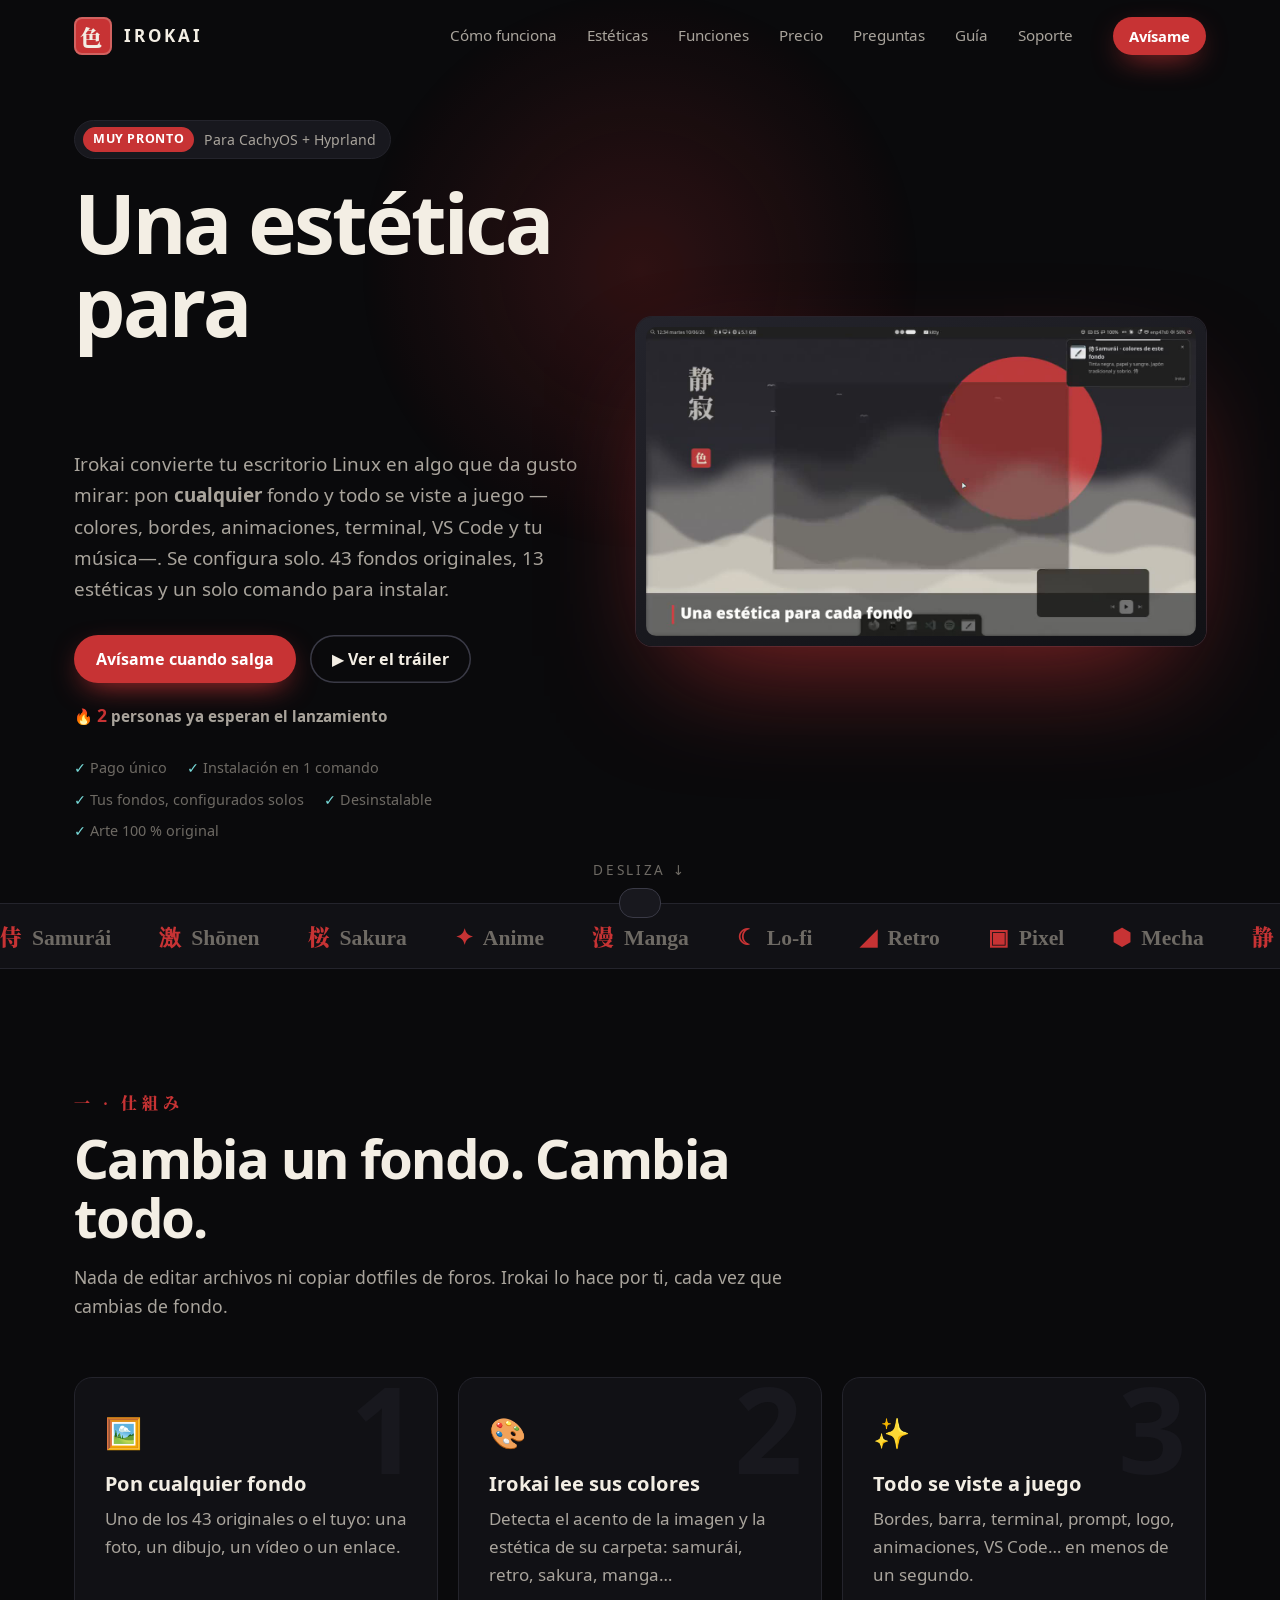
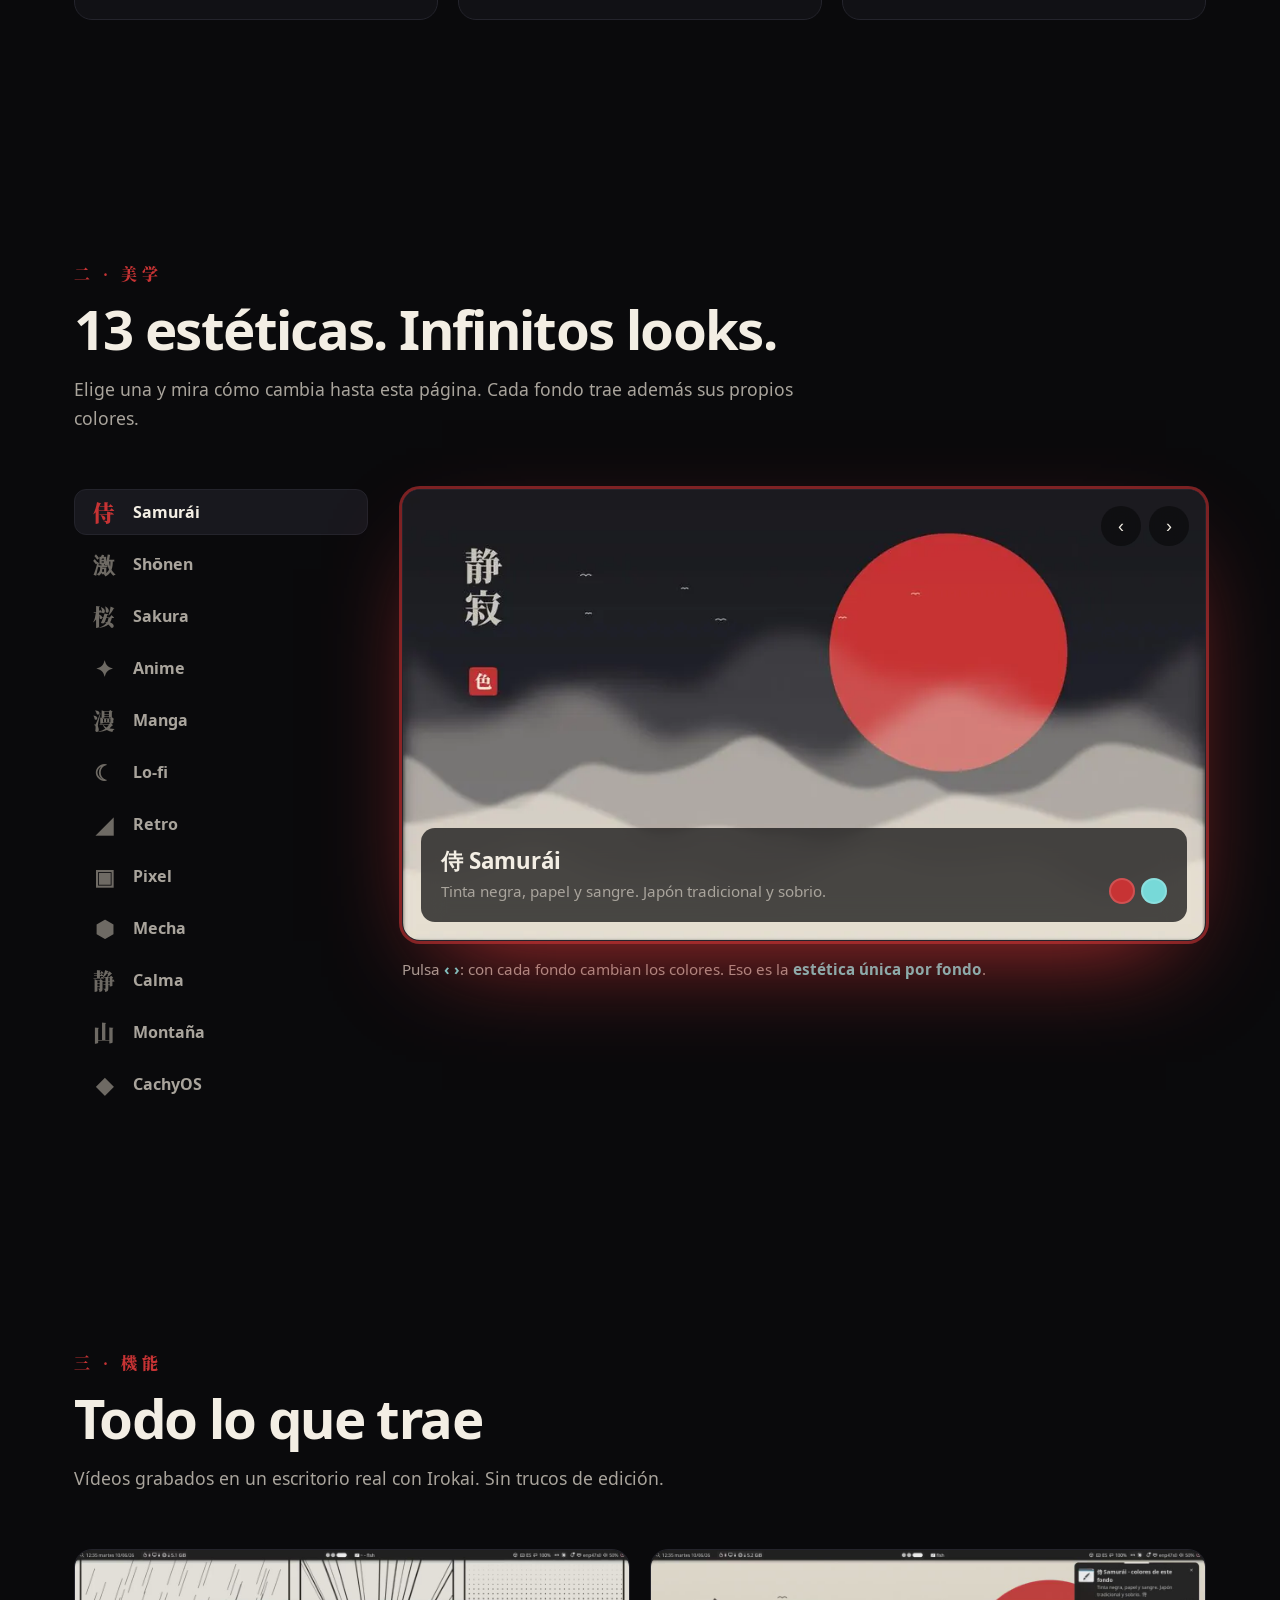
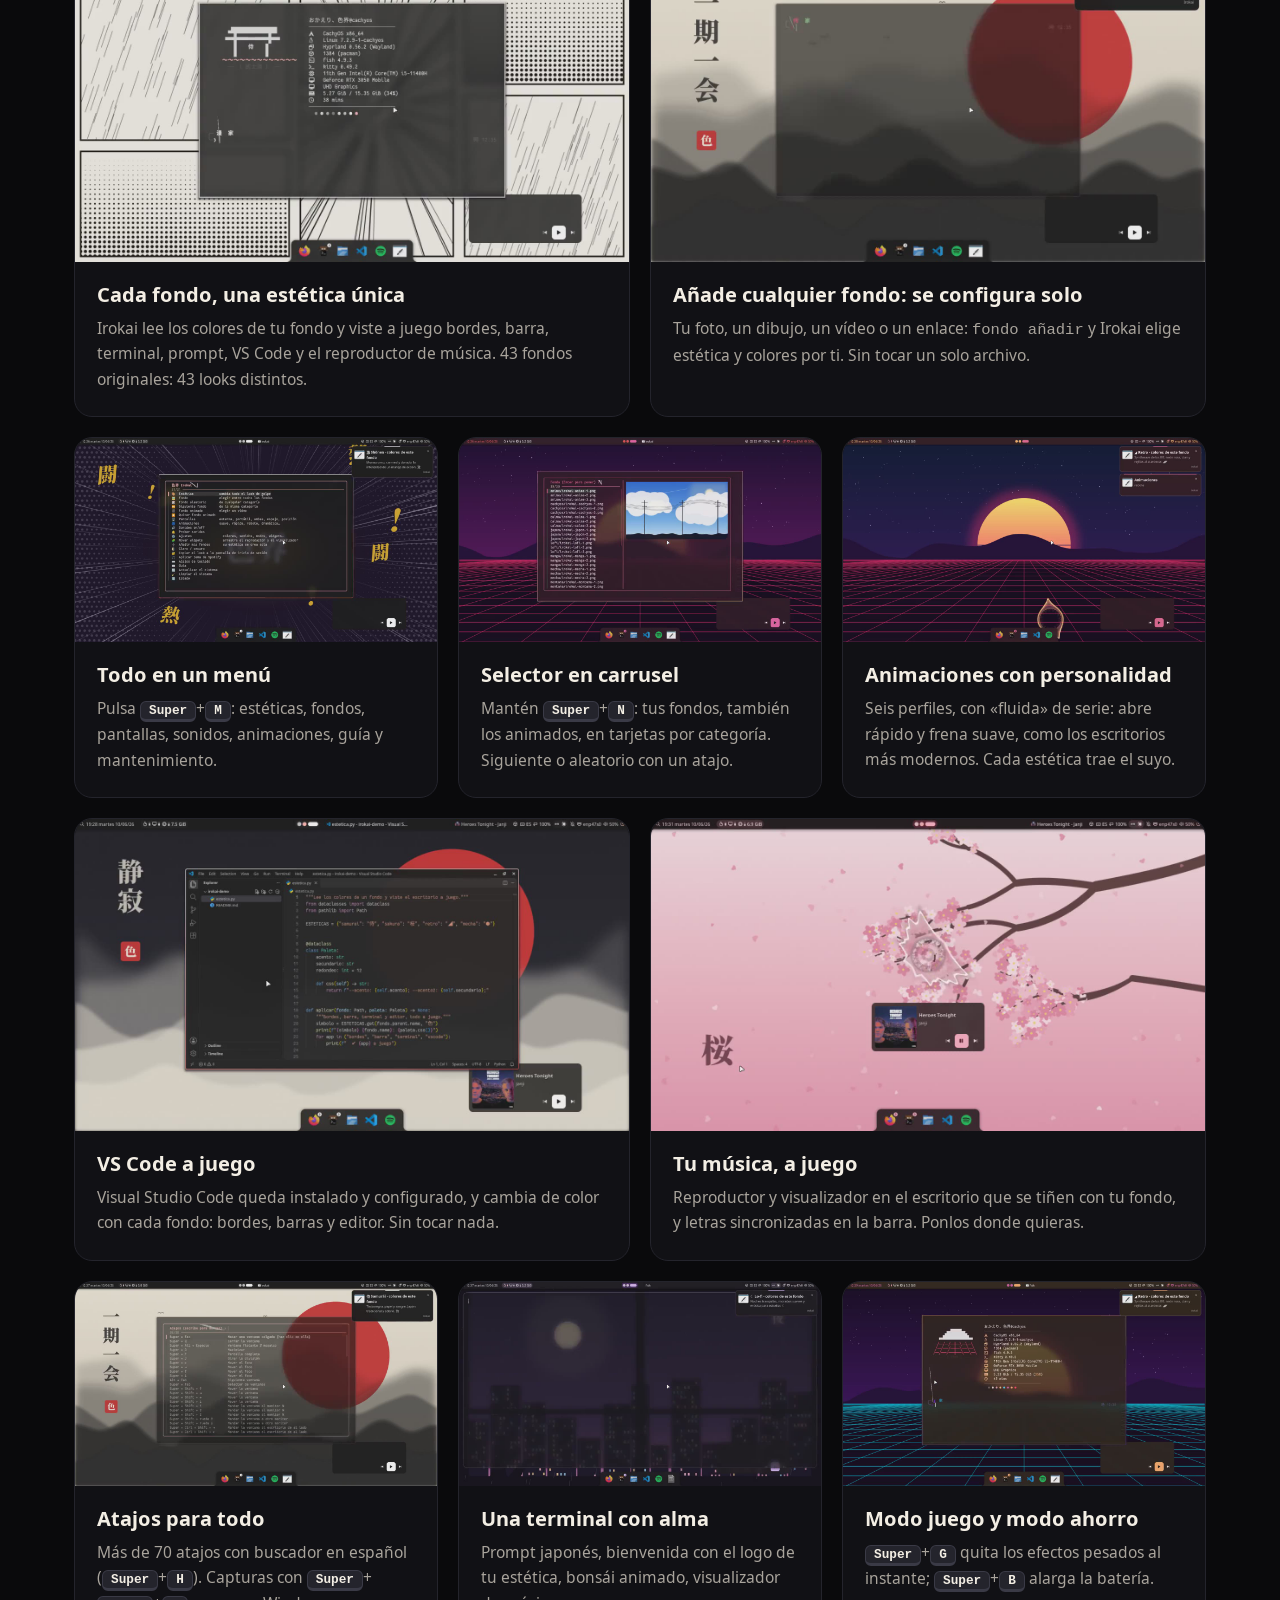
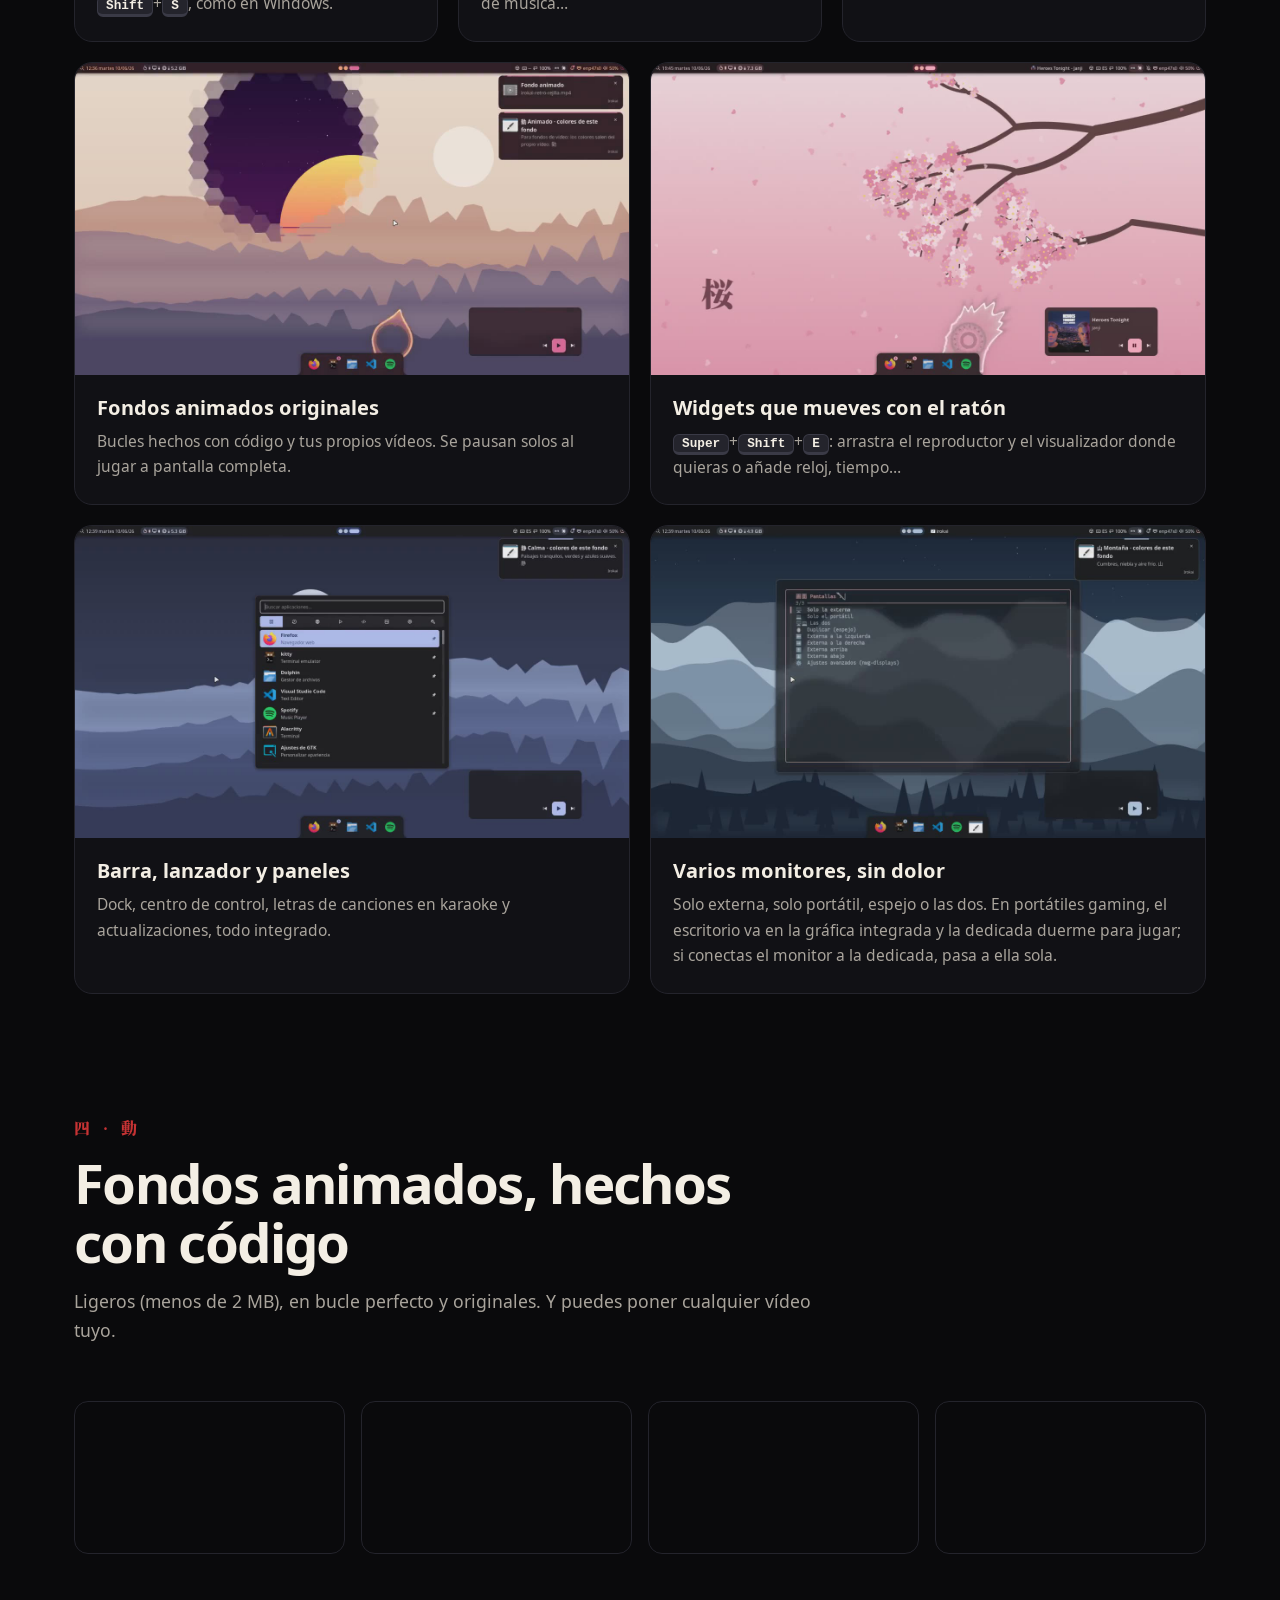
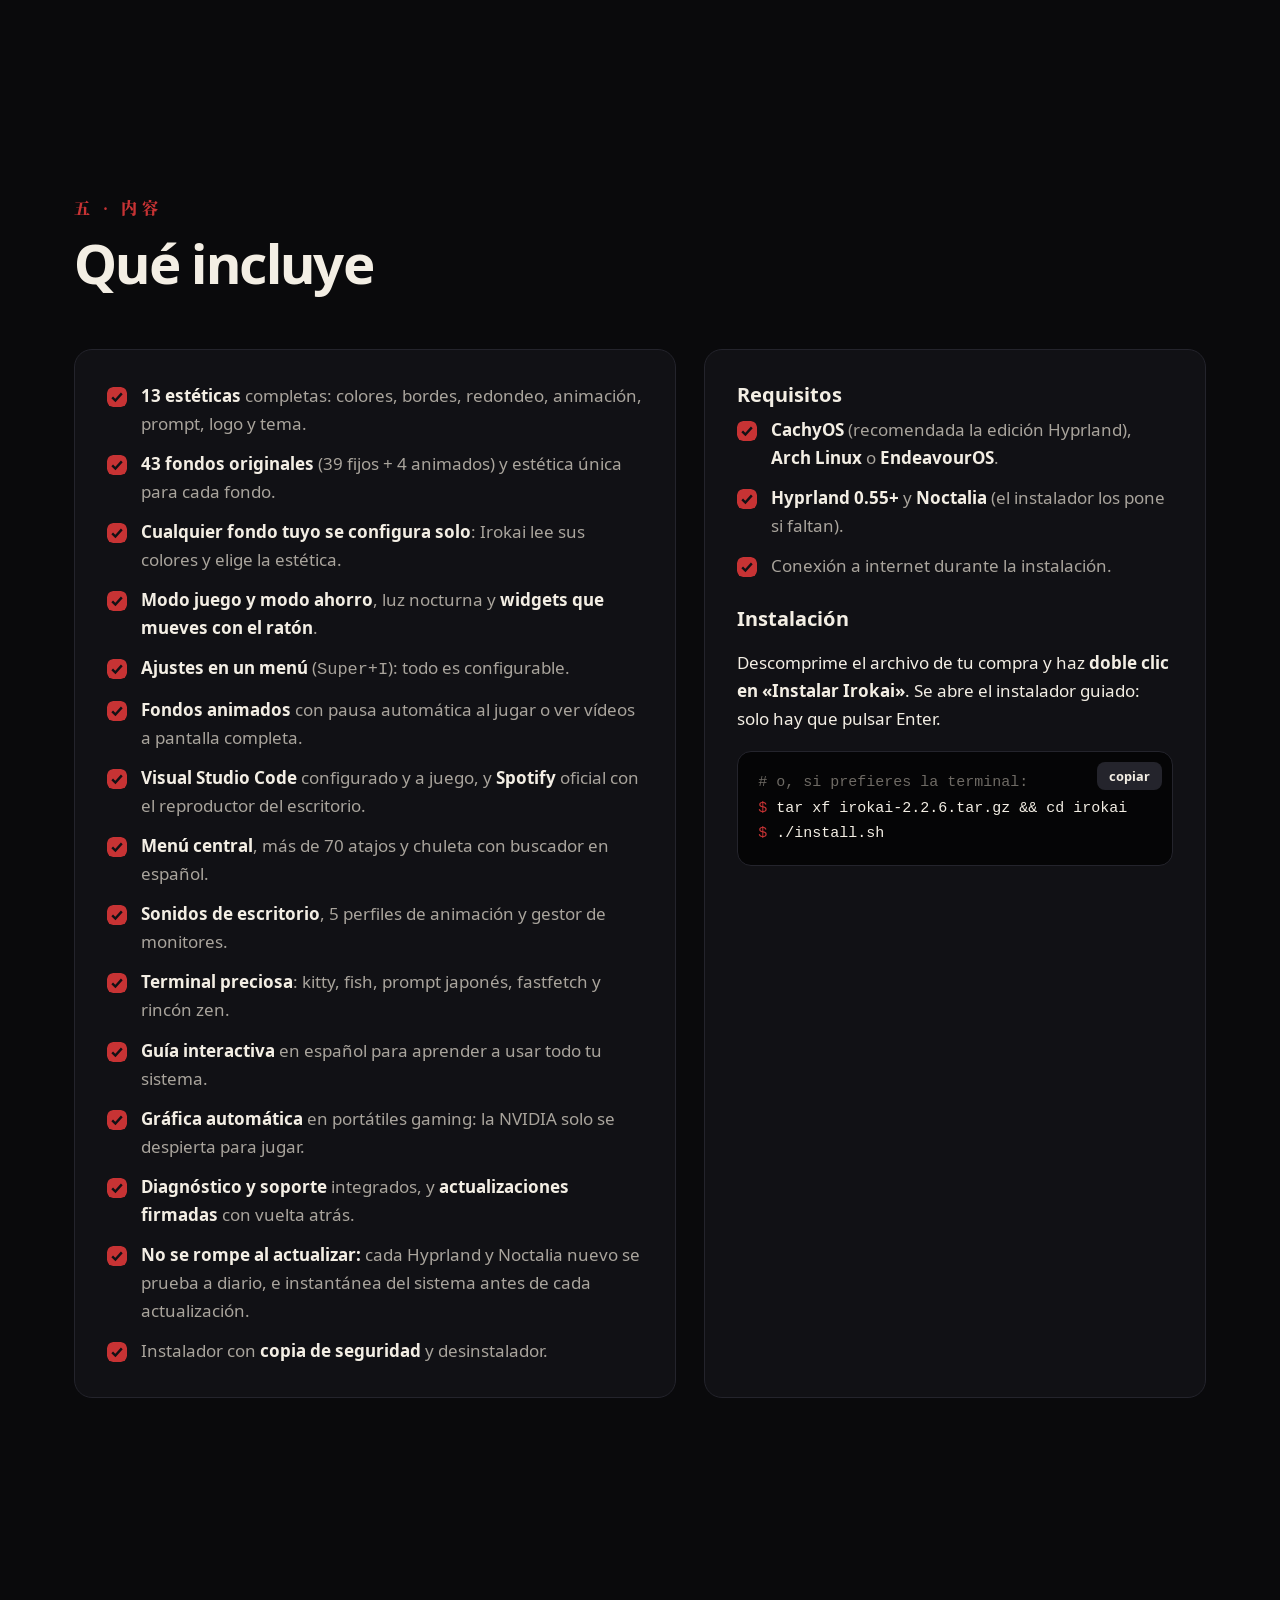
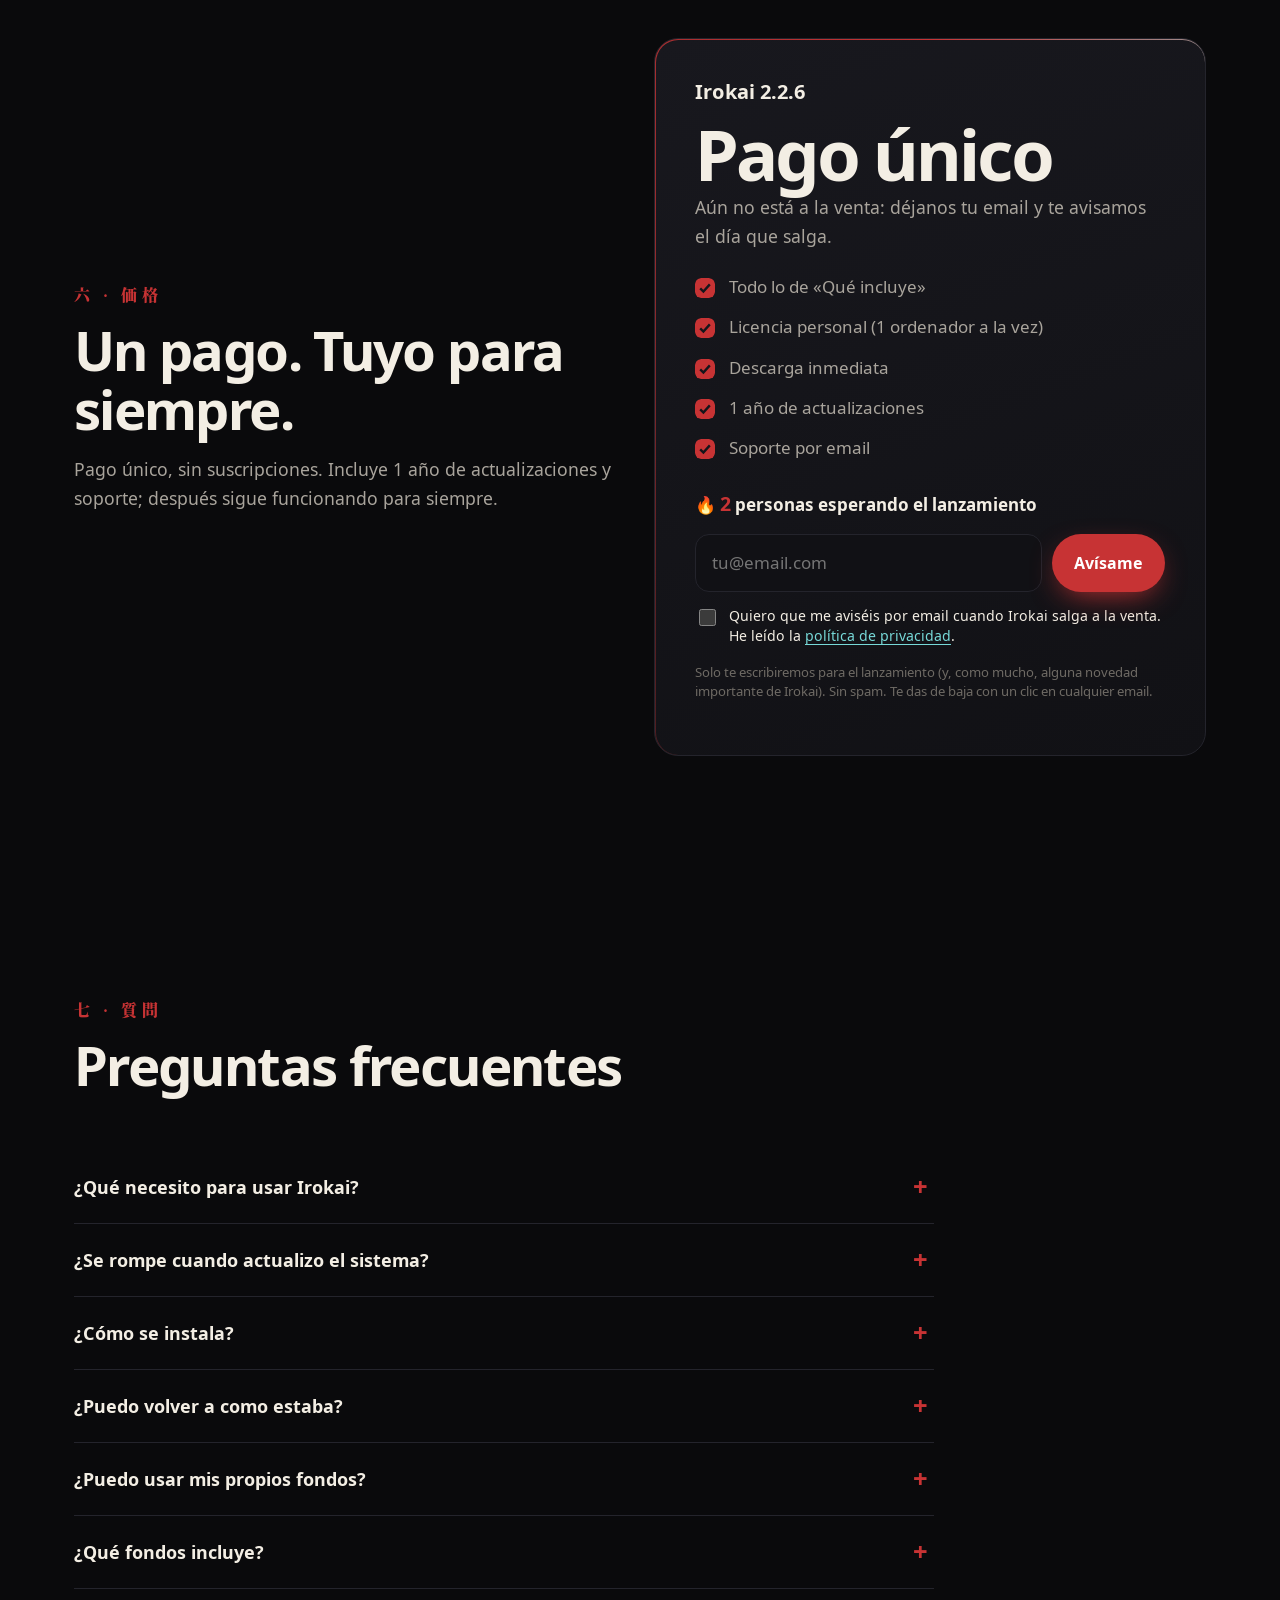
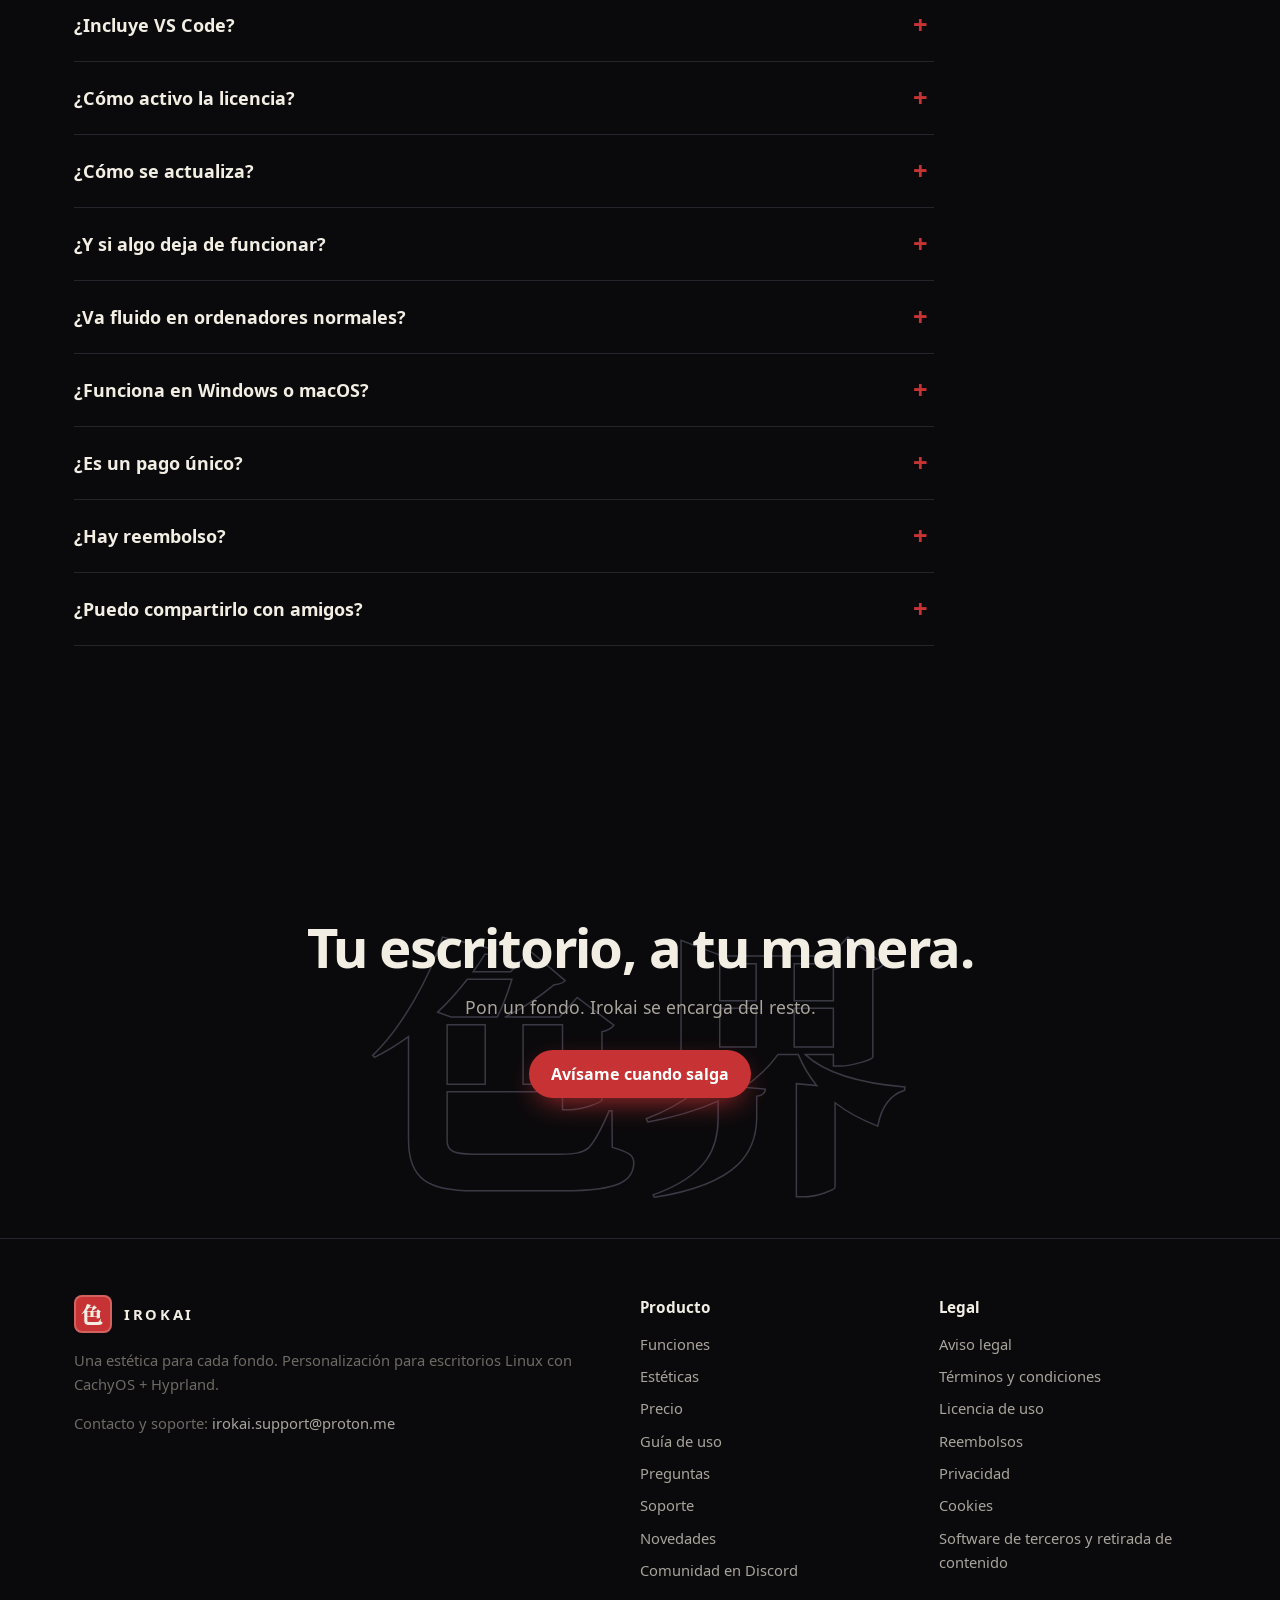
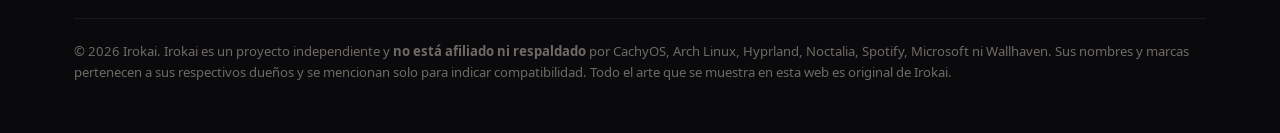
==== commit e9b043ef: "Irokai 2.2.6" ====
--- a/docs/index.html
+++ b/docs/index.html
@@ -26,7 +26,7 @@
 <meta name="twitter:image" content="https://danitechia.github.io/irokai-web/marca/og.png">
 <link rel="preload" href="fuentes/sans-700.woff2" as="font" type="font/woff2" crossorigin>
 <link rel="stylesheet" href="estilo.css?v=bb0face2">
-<link rel="preload" as="image" href="media/heroe.jpg"><script type="application/ld+json">{"@context": "https://schema.org", "@type": "SoftwareApplication", "name": "Irokai", "alternateName": "色界", "description": "Personalización para escritorios Linux: una estética para cada fondo en CachyOS + Hyprland.", "applicationCategory": "DesktopEnhancementApplication", "operatingSystem": "Linux (CachyOS, Arch Linux) con Hyprland", "softwareVersion": "2.2.5", "inLanguage": "es", "url": "https://danitechia.github.io/irokai-web", "image": "https://danitechia.github.io/irokai-web/marca/og.png", "screenshot": "https://danitechia.github.io/irokai-web/media/trailer.jpg"}</script><script type="application/ld+json">{"@context": "https://schema.org", "@type": "Organization", "name": "Irokai", "url": "https://danitechia.github.io/irokai-web", "logo": "https://danitechia.github.io/irokai-web/marca/favicon.svg", "email": "irokai.support@proton.me", "sameAs": ["https://www.tiktok.com/@daniiatech"]}</script><script type="application/ld+json">{"@context": "https://schema.org", "@type": "FAQPage", "mainEntity": [{"@type": "Question", "name": "¿Qué necesito para usar Irokai?", "acceptedAnswer": {"@type": "Answer", "text": "Un PC con <b>CachyOS</b> (recomendada la edición Hyprland), <b>Arch Linux</b> o <b>EndeavourOS</b>. El instalador pone Hyprland y Noctalia si faltan, trae su propia configuración base si tu sistema no tiene una, y te avisa de todo lo demás."}}, {"@type": "Question", "name": "¿Se rompe cuando actualizo el sistema?", "acceptedAnswer": {"@type": "Answer", "text": "Esa es la promesa de Irokai: <b>no</b>. Cada versión nueva de Hyprland y Noctalia se prueba automáticamente cada día antes de que te llegue. <code>irokai actualizar</code> guarda una instantánea del sistema (puedes volver a ella desde el menú de arranque) y, si llega una versión que aún no está probada con Irokai, te propone esperar solo con esa mientras el resto se actualiza."}}, {"@type": "Question", "name": "¿Cómo se instala?", "acceptedAnswer": {"@type": "Answer", "text": "Descomprimes el archivo de tu compra y haces <b>doble clic en «Instalar Irokai»</b>: se abre el instalador guiado y solo tienes que pulsar Enter (si prefieres la terminal, <code>./install.sh</code>). Instala lo necesario desde los repositorios oficiales, guarda una copia de tu configuración y lo deja todo listo. Tarda unos minutos."}}, {"@type": "Question", "name": "¿Puedo volver a como estaba?", "acceptedAnswer": {"@type": "Answer", "text": "Sí. Antes de tocar nada se guarda una copia de tu configuración, y <code>./uninstall.sh</code> deshace la instalación sin borrar tus fondos."}}, {"@type": "Question", "name": "¿Puedo usar mis propios fondos?", "acceptedAnswer": {"@type": "Answer", "text": "Sí, y es lo mejor: pon cualquier imagen o vídeo con <code>fondo añadir</code> (o cópialo en la carpeta <code>mios</code>) y Irokai lee sus colores, elige la estética que mejor le va y configura todo el escritorio a juego. No tienes que tocar ningún archivo."}}, {"@type": "Question", "name": "¿Qué fondos incluye?", "acceptedAnswer": {"@type": "Answer", "text": "43 fondos <b>originales</b> creados por Irokai (39 fijos en 12 estilos y 4 animados), libres de derechos de terceros. Además, con <code>irokai fondos buscar</code> puedes buscar y descargar tú mismo fondos SFW de Wallhaven para tu uso personal."}}, {"@type": "Question", "name": "¿Incluye VS Code?", "acceptedAnswer": {"@type": "Answer", "text": "Instala <b>Visual Studio Code</b> (de Microsoft, bajo su licencia) y lo configura: se tiñe con los colores de tu fondo. También instala el cliente oficial de <b>Spotify</b>, que funciona con las teclas multimedia, el reproductor del escritorio y las letras en karaoke."}}, {"@type": "Question", "name": "¿Cómo activo la licencia?", "acceptedAnswer": {"@type": "Answer", "text": "El instalador te pide la clave del correo de compra (o luego: <code>irokai licencia activar &lt;clave&gt;</code>). Una licencia es para <b>una persona y un ordenador a la vez</b>: para cambiar de ordenador, <code>irokai licencia desactivar</code> en el anterior y actívala en el nuevo."}}, {"@type": "Question", "name": "¿Cómo se actualiza?", "acceptedAnswer": {"@type": "Answer", "text": "<code>irokai actualizar</code> pone el sistema al día con una instantánea de seguridad y te ofrece la versión nueva de Irokai si la hay: comprueba que es oficial (va firmada), guarda tu versión actual y, si algo fallara, vuelve sola atrás (o tú con <code>irokai actualizar volver</code>)."}}, {"@type": "Question", "name": "¿Y si algo deja de funcionar?", "acceptedAnswer": {"@type": "Answer", "text": "<code>irokai diagnostico</code> revisa lo importante y te dice cómo arreglarlo. Si no se soluciona, <code>irokai soporte</code> prepara un informe sin datos personales para enviarlo por email."}}, {"@type": "Question", "name": "¿Va fluido en ordenadores normales?", "acceptedAnswer": {"@type": "Answer", "text": "Sí. Los efectos están optimizados y los fondos animados se pausan solos con juegos o vídeos a pantalla completa. Si quieres el máximo rendimiento, <kbd>Super</kbd>+<kbd>G</kbd> activa el modo juego, y <kbd>Super</kbd>+<kbd>B</kbd> el modo ahorro."}}, {"@type": "Question", "name": "¿Funciona en Windows o macOS?", "acceptedAnswer": {"@type": "Answer", "text": "No. Irokai es para Linux (CachyOS, Arch Linux o EndeavourOS con Hyprland). Si quieres probarlo, instala CachyOS en otro disco."}}, {"@type": "Question", "name": "¿Es un pago único?", "acceptedAnswer": {"@type": "Answer", "text": "Sí: una vez, con <b>1 año de actualizaciones y soporte</b> incluido. Después Irokai sigue funcionando para siempre; si quieres las versiones nuevas, renuevas otro año. Sin suscripciones."}}, {"@type": "Question", "name": "¿Hay reembolso?", "acceptedAnswer": {"@type": "Answer", "text": "Es contenido digital de descarga inmediata, así que al comprar aceptas perder el derecho de desistimiento. Aun así, si Irokai no funciona como se describe en tu sistema compatible y no lo podemos arreglar, te devolvemos el dinero. Detalles en <a href=\"legal/reembolsos.html\">Reembolsos</a>."}}, {"@type": "Question", "name": "¿Puedo compartirlo con amigos?", "acceptedAnswer": {"@type": "Answer", "text": "La licencia es para una persona: cada uno necesita la suya. Si les gusta, mándales el enlace 💛"}}]}</script><script type="application/ld+json">{"@context": "https://schema.org", "@type": "VideoObject", "name": "Irokai — tráiler", "description": "Una estética para cada fondo en Linux con CachyOS + Hyprland.", "thumbnailUrl": "https://danitechia.github.io/irokai-web/media/trailer.jpg", "contentUrl": "https://danitechia.github.io/irokai-web/media/trailer.mp4", "uploadDate": "2026-11-06"}</script>
+<link rel="preload" as="image" href="media/heroe.jpg"><script type="application/ld+json">{"@context": "https://schema.org", "@type": "SoftwareApplication", "name": "Irokai", "alternateName": "色界", "description": "Personalización para escritorios Linux: una estética para cada fondo en CachyOS + Hyprland.", "applicationCategory": "DesktopEnhancementApplication", "operatingSystem": "Linux (CachyOS, Arch Linux) con Hyprland", "softwareVersion": "2.2.6", "inLanguage": "es", "url": "https://danitechia.github.io/irokai-web", "image": "https://danitechia.github.io/irokai-web/marca/og.png", "screenshot": "https://danitechia.github.io/irokai-web/media/trailer.jpg"}</script><script type="application/ld+json">{"@context": "https://schema.org", "@type": "Organization", "name": "Irokai", "url": "https://danitechia.github.io/irokai-web", "logo": "https://danitechia.github.io/irokai-web/marca/favicon.svg", "email": "irokai.support@proton.me", "sameAs": ["https://www.tiktok.com/@daniiatech"]}</script><script type="application/ld+json">{"@context": "https://schema.org", "@type": "FAQPage", "mainEntity": [{"@type": "Question", "name": "¿Qué necesito para usar Irokai?", "acceptedAnswer": {"@type": "Answer", "text": "Un PC con <b>CachyOS</b> (recomendada la edición Hyprland), <b>Arch Linux</b> o <b>EndeavourOS</b>. El instalador pone Hyprland y Noctalia si faltan, trae su propia configuración base si tu sistema no tiene una, y te avisa de todo lo demás."}}, {"@type": "Question", "name": "¿Se rompe cuando actualizo el sistema?", "acceptedAnswer": {"@type": "Answer", "text": "Esa es la promesa de Irokai: <b>no</b>. Cada versión nueva de Hyprland y Noctalia se prueba automáticamente cada día antes de que te llegue. <code>irokai actualizar</code> guarda una instantánea del sistema (puedes volver a ella desde el menú de arranque) y, si llega una versión que aún no está probada con Irokai, te propone esperar solo con esa mientras el resto se actualiza."}}, {"@type": "Question", "name": "¿Cómo se instala?", "acceptedAnswer": {"@type": "Answer", "text": "Descomprimes el archivo de tu compra y haces <b>doble clic en «Instalar Irokai»</b>: se abre el instalador guiado y solo tienes que pulsar Enter (si prefieres la terminal, <code>./install.sh</code>). Instala lo necesario desde los repositorios oficiales, guarda una copia de tu configuración y lo deja todo listo. Tarda unos minutos."}}, {"@type": "Question", "name": "¿Puedo volver a como estaba?", "acceptedAnswer": {"@type": "Answer", "text": "Sí. Antes de tocar nada se guarda una copia de tu configuración, y <code>./uninstall.sh</code> deshace la instalación sin borrar tus fondos."}}, {"@type": "Question", "name": "¿Puedo usar mis propios fondos?", "acceptedAnswer": {"@type": "Answer", "text": "Sí, y es lo mejor: pon cualquier imagen o vídeo con <code>fondo añadir</code> (o cópialo en la carpeta <code>mios</code>) y Irokai lee sus colores, elige la estética que mejor le va y configura todo el escritorio a juego. No tienes que tocar ningún archivo."}}, {"@type": "Question", "name": "¿Qué fondos incluye?", "acceptedAnswer": {"@type": "Answer", "text": "43 fondos <b>originales</b> creados por Irokai (39 fijos en 12 estilos y 4 animados), libres de derechos de terceros. Además, con <code>irokai fondos buscar</code> puedes buscar y descargar tú mismo fondos SFW de Wallhaven para tu uso personal."}}, {"@type": "Question", "name": "¿Incluye VS Code?", "acceptedAnswer": {"@type": "Answer", "text": "Instala <b>Visual Studio Code</b> (de Microsoft, bajo su licencia) y lo configura: se tiñe con los colores de tu fondo. También instala el cliente oficial de <b>Spotify</b>, que funciona con las teclas multimedia, el reproductor del escritorio y las letras en karaoke."}}, {"@type": "Question", "name": "¿Cómo activo la licencia?", "acceptedAnswer": {"@type": "Answer", "text": "El instalador te pide la clave del correo de compra (o luego: <code>irokai licencia activar &lt;clave&gt;</code>). Una licencia es para <b>una persona y un ordenador a la vez</b>: para cambiar de ordenador, <code>irokai licencia desactivar</code> en el anterior y actívala en el nuevo."}}, {"@type": "Question", "name": "¿Cómo se actualiza?", "acceptedAnswer": {"@type": "Answer", "text": "<code>irokai actualizar</code> pone el sistema al día con una instantánea de seguridad y te ofrece la versión nueva de Irokai si la hay: comprueba que es oficial (va firmada), guarda tu versión actual y, si algo fallara, vuelve sola atrás (o tú con <code>irokai actualizar volver</code>)."}}, {"@type": "Question", "name": "¿Y si algo deja de funcionar?", "acceptedAnswer": {"@type": "Answer", "text": "<code>irokai diagnostico</code> revisa lo importante y te dice cómo arreglarlo. Si no se soluciona, <code>irokai soporte</code> prepara un informe sin datos personales para enviarlo por email."}}, {"@type": "Question", "name": "¿Va fluido en ordenadores normales?", "acceptedAnswer": {"@type": "Answer", "text": "Sí. Los efectos están optimizados y los fondos animados se pausan solos con juegos o vídeos a pantalla completa. Si quieres el máximo rendimiento, <kbd>Super</kbd>+<kbd>G</kbd> activa el modo juego, y <kbd>Super</kbd>+<kbd>B</kbd> el modo ahorro."}}, {"@type": "Question", "name": "¿Funciona en Windows o macOS?", "acceptedAnswer": {"@type": "Answer", "text": "No. Irokai es para Linux (CachyOS, Arch Linux o EndeavourOS con Hyprland). Si quieres probarlo, instala CachyOS en otro disco."}}, {"@type": "Question", "name": "¿Es un pago único?", "acceptedAnswer": {"@type": "Answer", "text": "Sí: una vez, con <b>1 año de actualizaciones y soporte</b> incluido. Después Irokai sigue funcionando para siempre; si quieres las versiones nuevas, renuevas otro año. Sin suscripciones."}}, {"@type": "Question", "name": "¿Hay reembolso?", "acceptedAnswer": {"@type": "Answer", "text": "Es contenido digital de descarga inmediata, así que al comprar aceptas perder el derecho de desistimiento. Aun así, si Irokai no funciona como se describe en tu sistema compatible y no lo podemos arreglar, te devolvemos el dinero. Detalles en <a href=\"legal/reembolsos.html\">Reembolsos</a>."}}, {"@type": "Question", "name": "¿Puedo compartirlo con amigos?", "acceptedAnswer": {"@type": "Answer", "text": "La licencia es para una persona: cada uno necesita la suya. Si les gusta, mándales el enlace 💛"}}]}</script><script type="application/ld+json">{"@context": "https://schema.org", "@type": "VideoObject", "name": "Irokai — tráiler", "description": "Una estética para cada fondo en Linux con CachyOS + Hyprland.", "thumbnailUrl": "https://danitechia.github.io/irokai-web/media/trailer.jpg", "contentUrl": "https://danitechia.github.io/irokai-web/media/trailer.mp4", "uploadDate": "2026-11-07"}</script>
 </head>
 <body>
 <a class="saltar" href="#contenido">Saltar al contenido</a>
@@ -159,7 +159,7 @@
    <h3 style="margin-top:26px">Instalación</h3>
    <p>Descomprime el archivo de tu compra y haz <b>doble clic en «Instalar Irokai»</b>. Se abre el instalador guiado: solo hay que pulsar Enter.</p>
    <pre class="instalar"><button class="copiar" type="button">copiar</button><span class="c"># o, si prefieres la terminal:</span>
-<span class="p">$</span> tar xf irokai-2.2.5.tar.gz && cd irokai
+<span class="p">$</span> tar xf irokai-2.2.6.tar.gz && cd irokai
 <span class="p">$</span> ./install.sh</pre></div>
  </div>
 </div></section>
@@ -169,7 +169,7 @@
   <h2 id="h-precio">Un pago. Tuyo para siempre.</h2>
   <p class="sub">Pago único, sin suscripciones. Incluye 1 año de actualizaciones y soporte; después sigue funcionando para siempre.</p></div>
  <div class="tarjeta-precio rv" style="--d:.1s">
-  <h3>Irokai 2.2.5</h3>
+  <h3>Irokai 2.2.6</h3>
   <div class="cifra">Pago único</div>
   <p class="sub">Aún no está a la venta: déjanos tu email y te avisamos el día que salga.</p>
   <ul class="lista-check" style="margin:22px 0 26px">
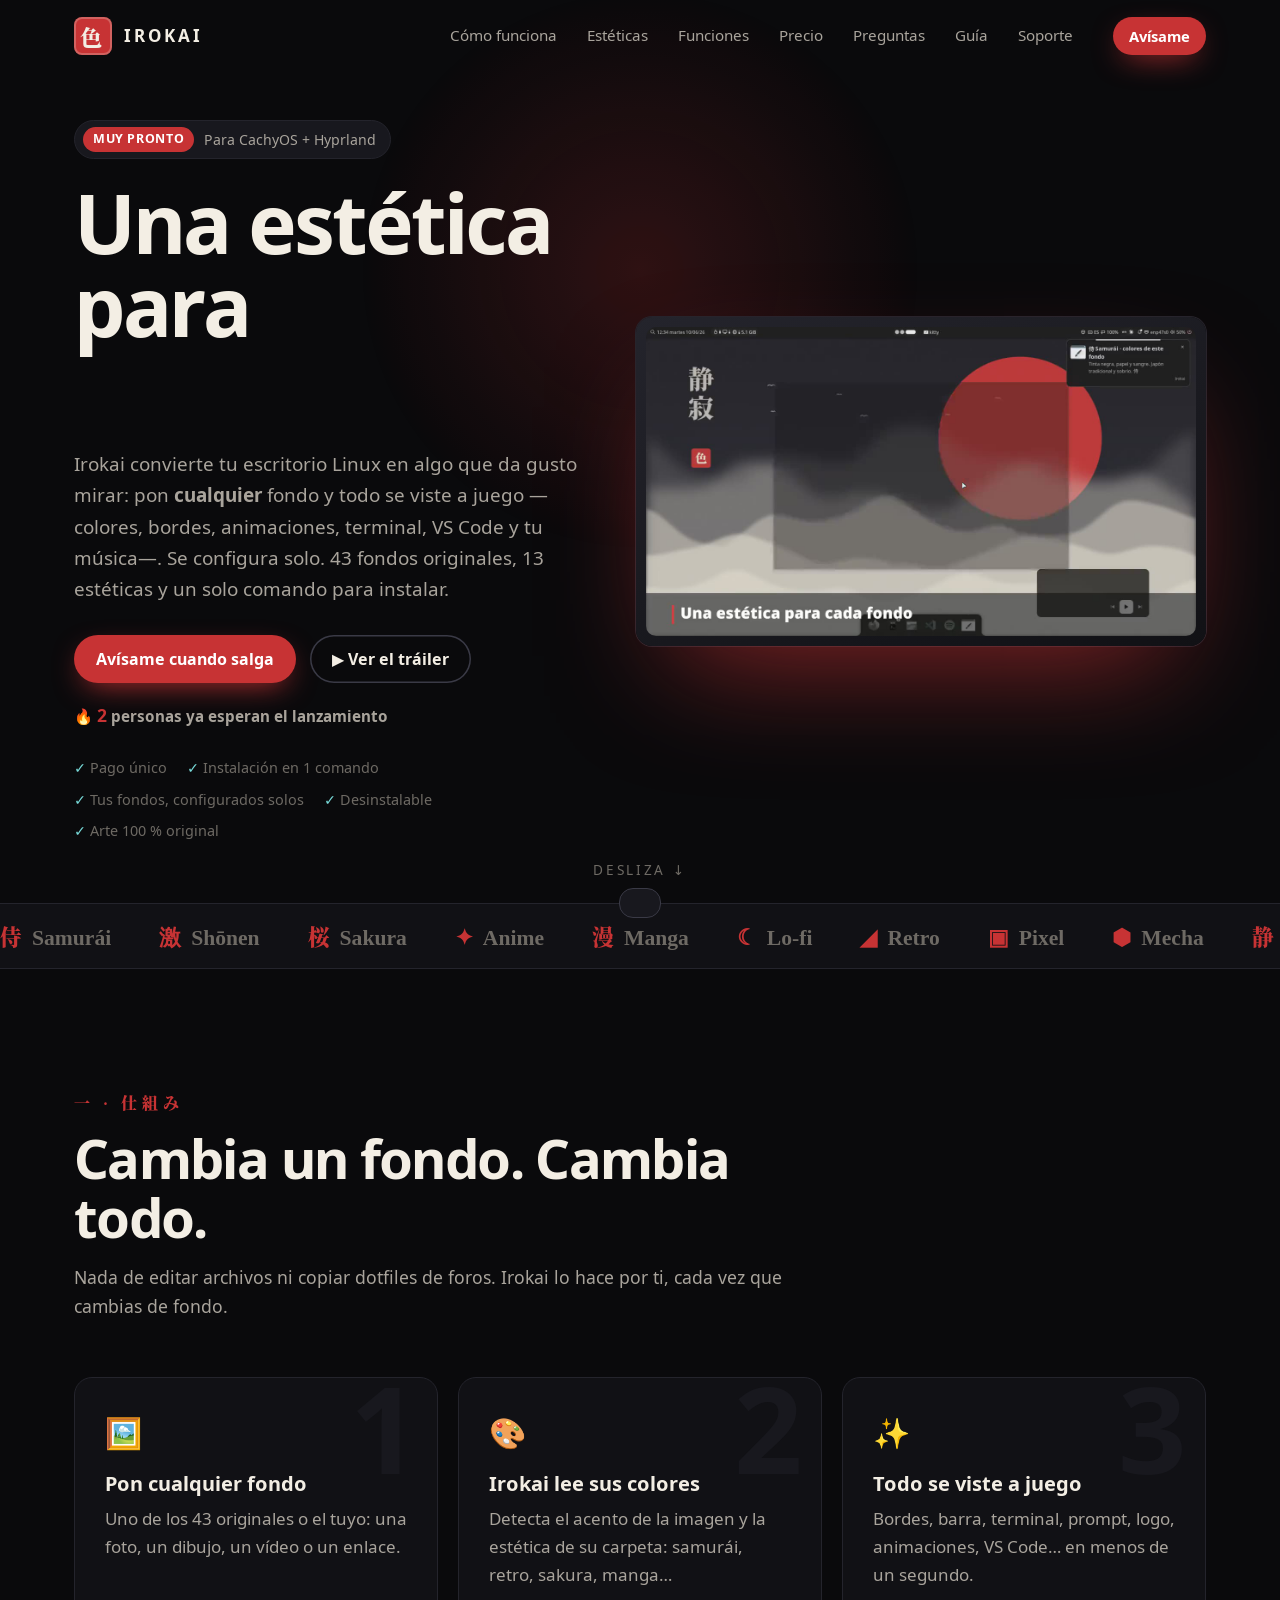
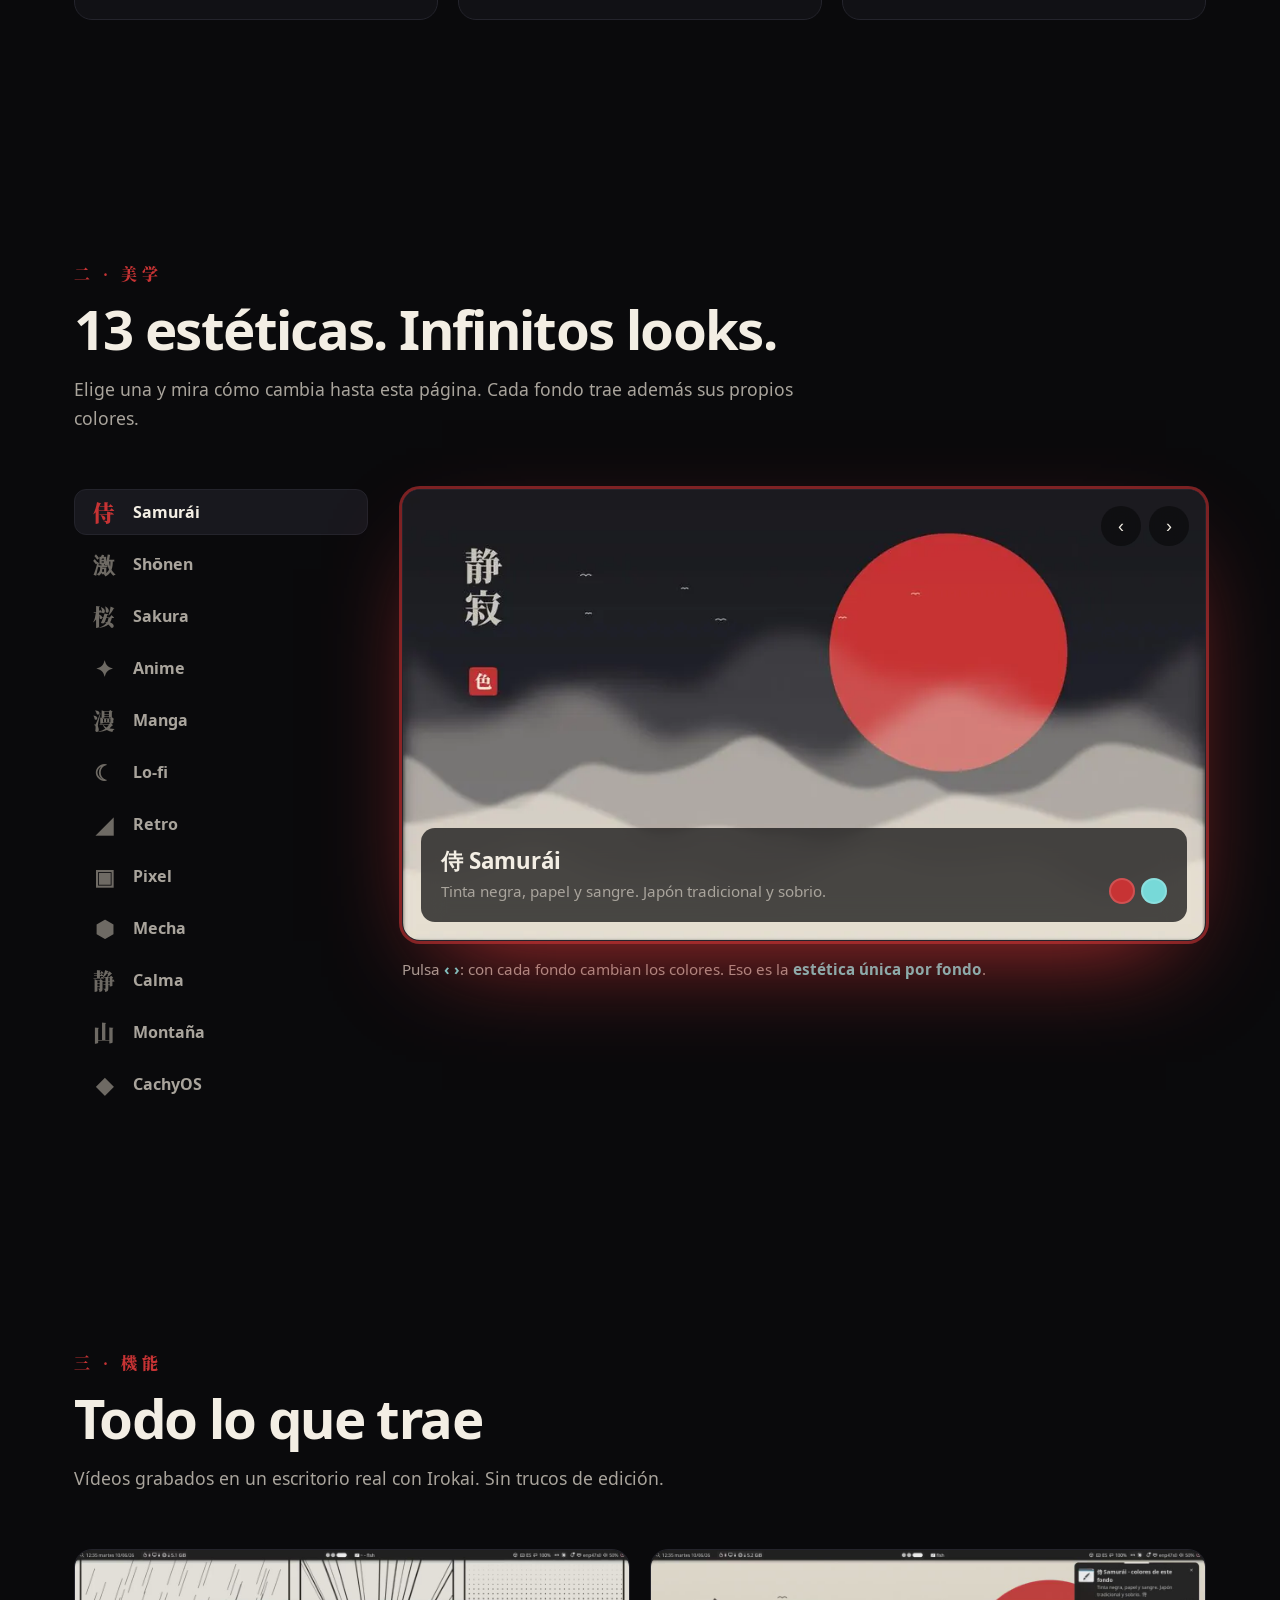
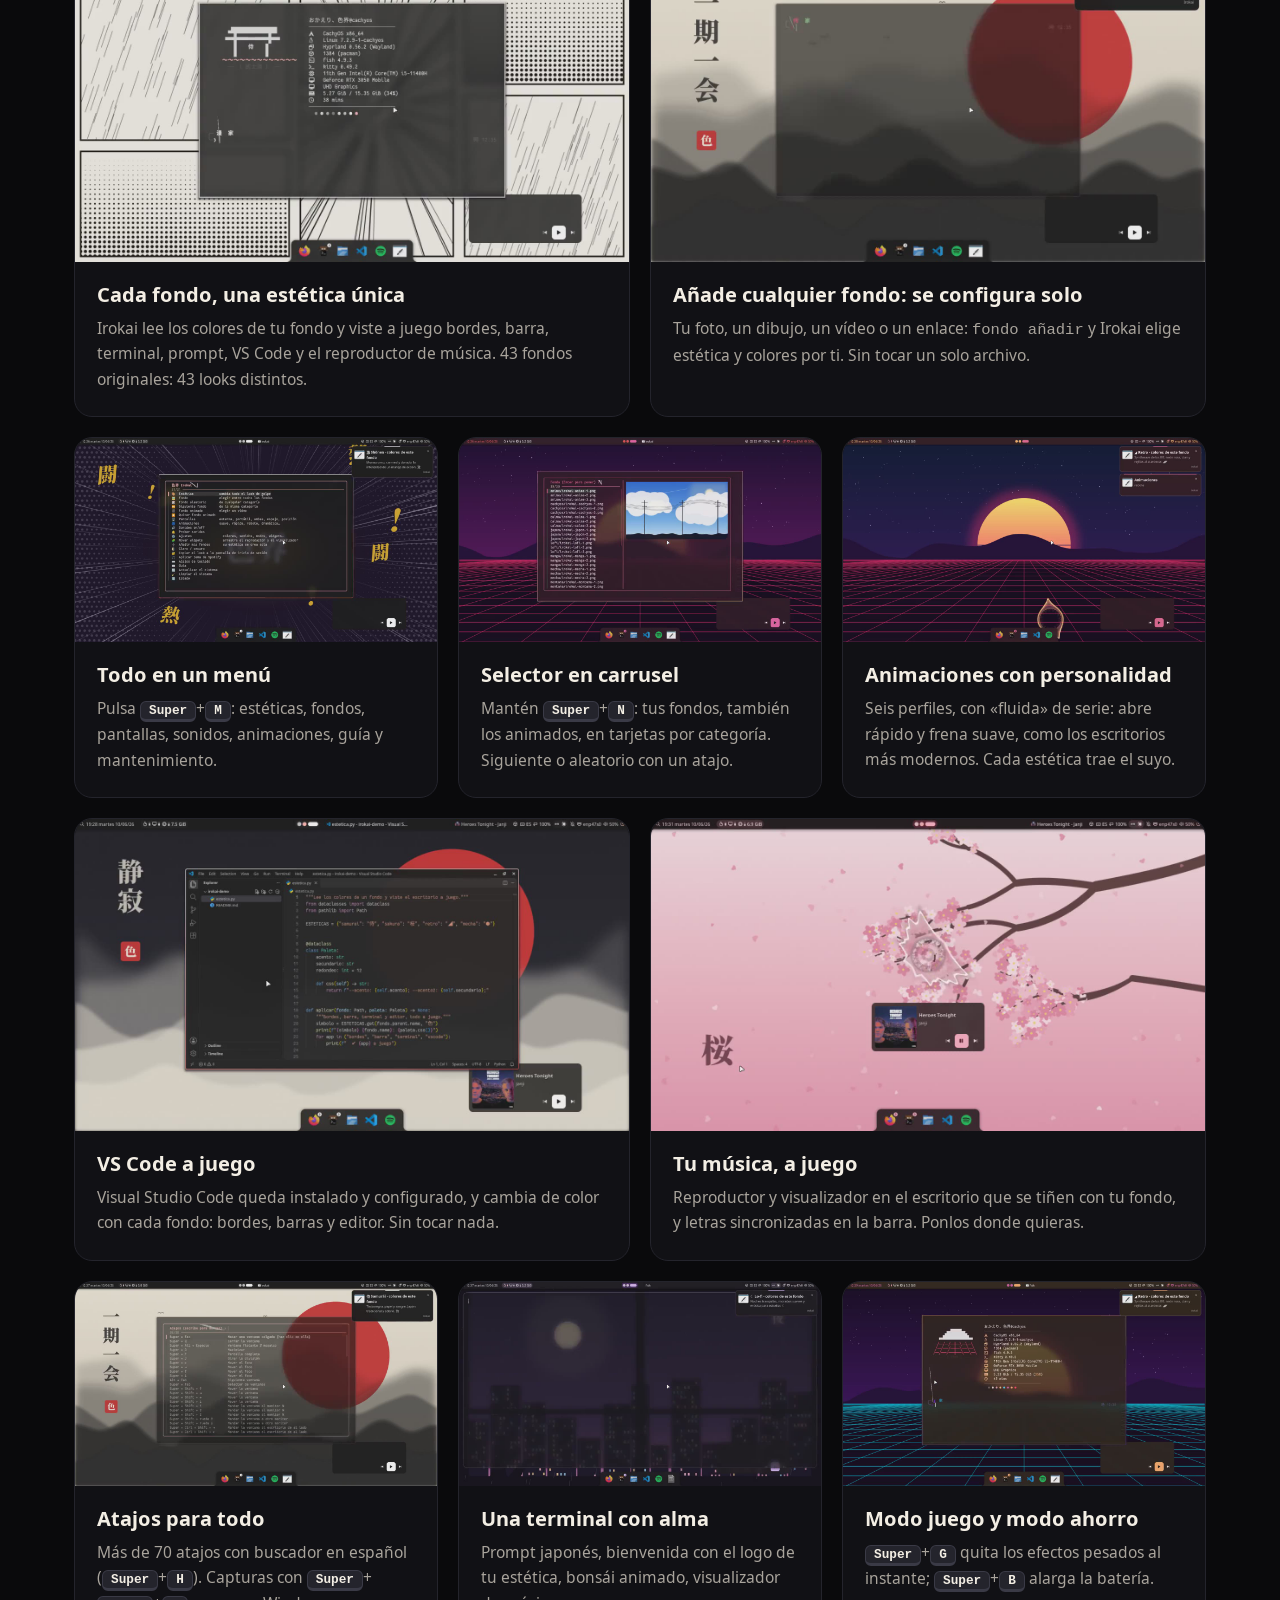
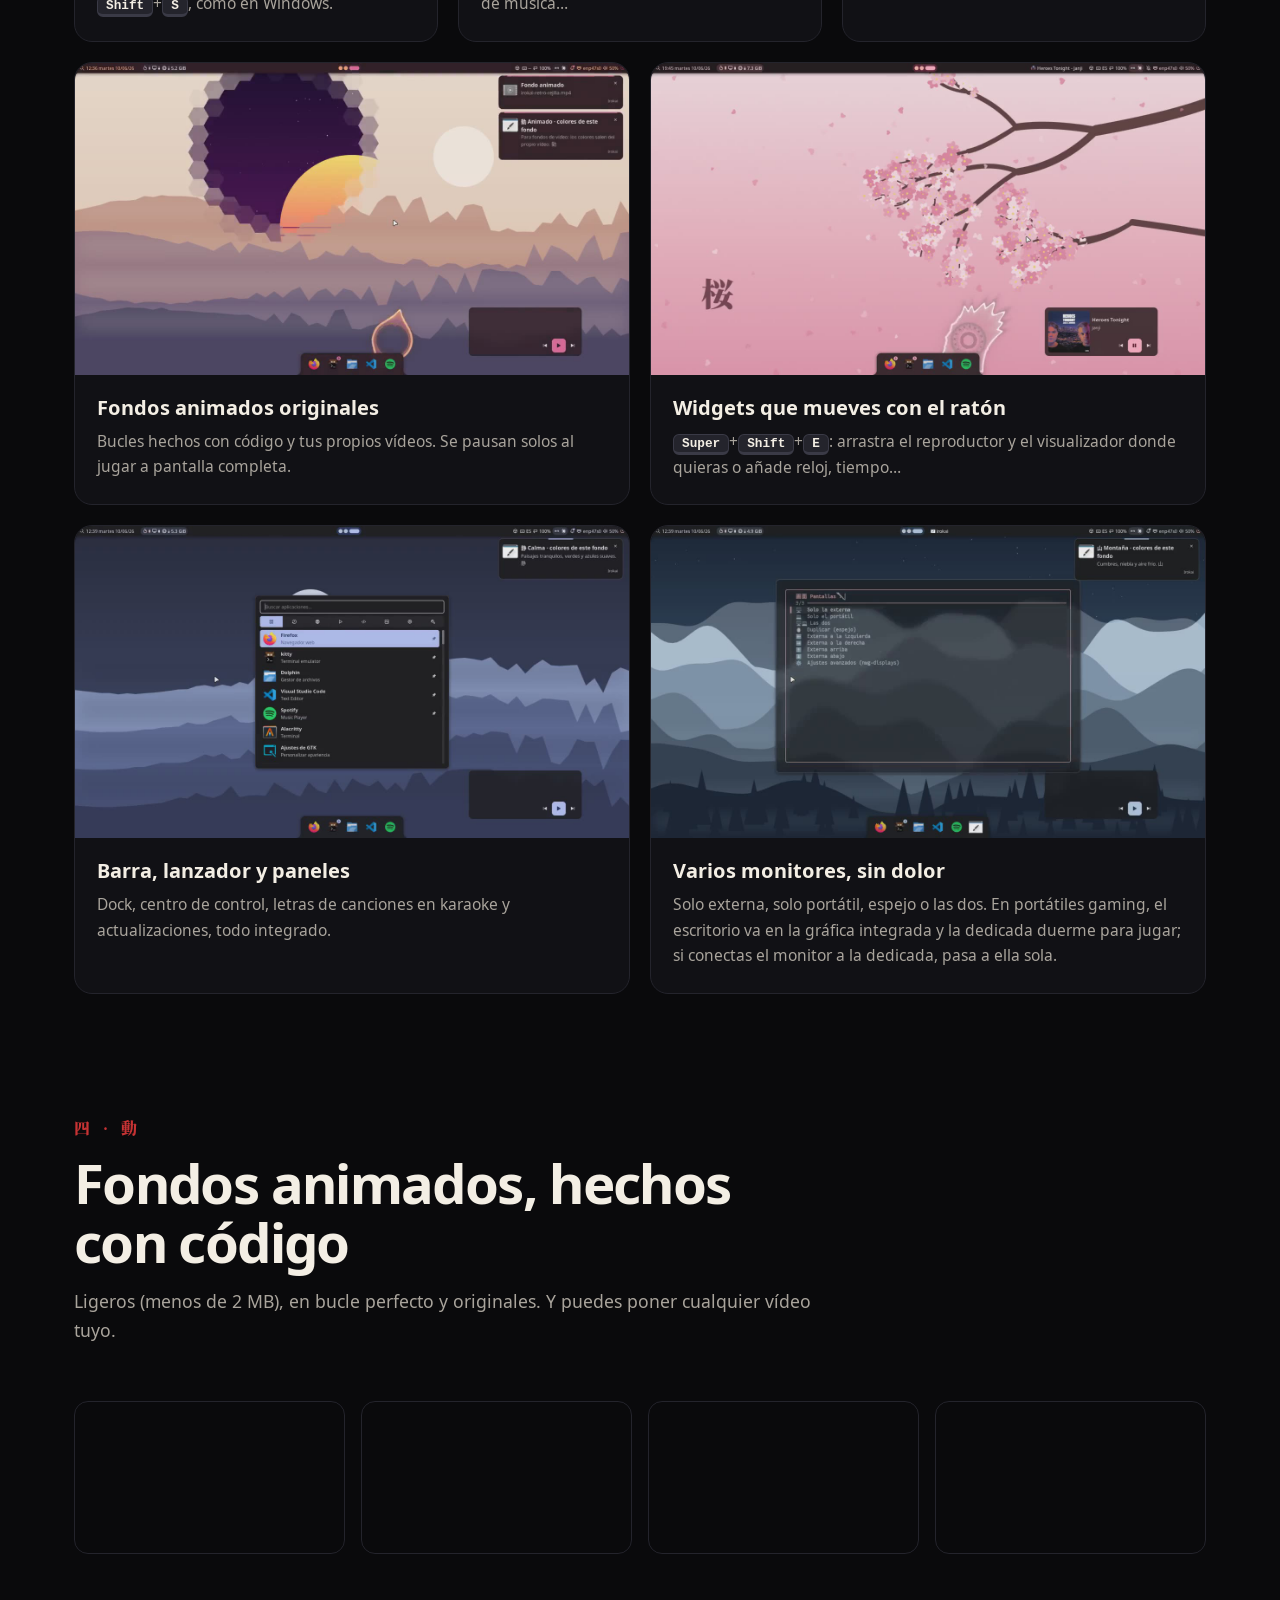
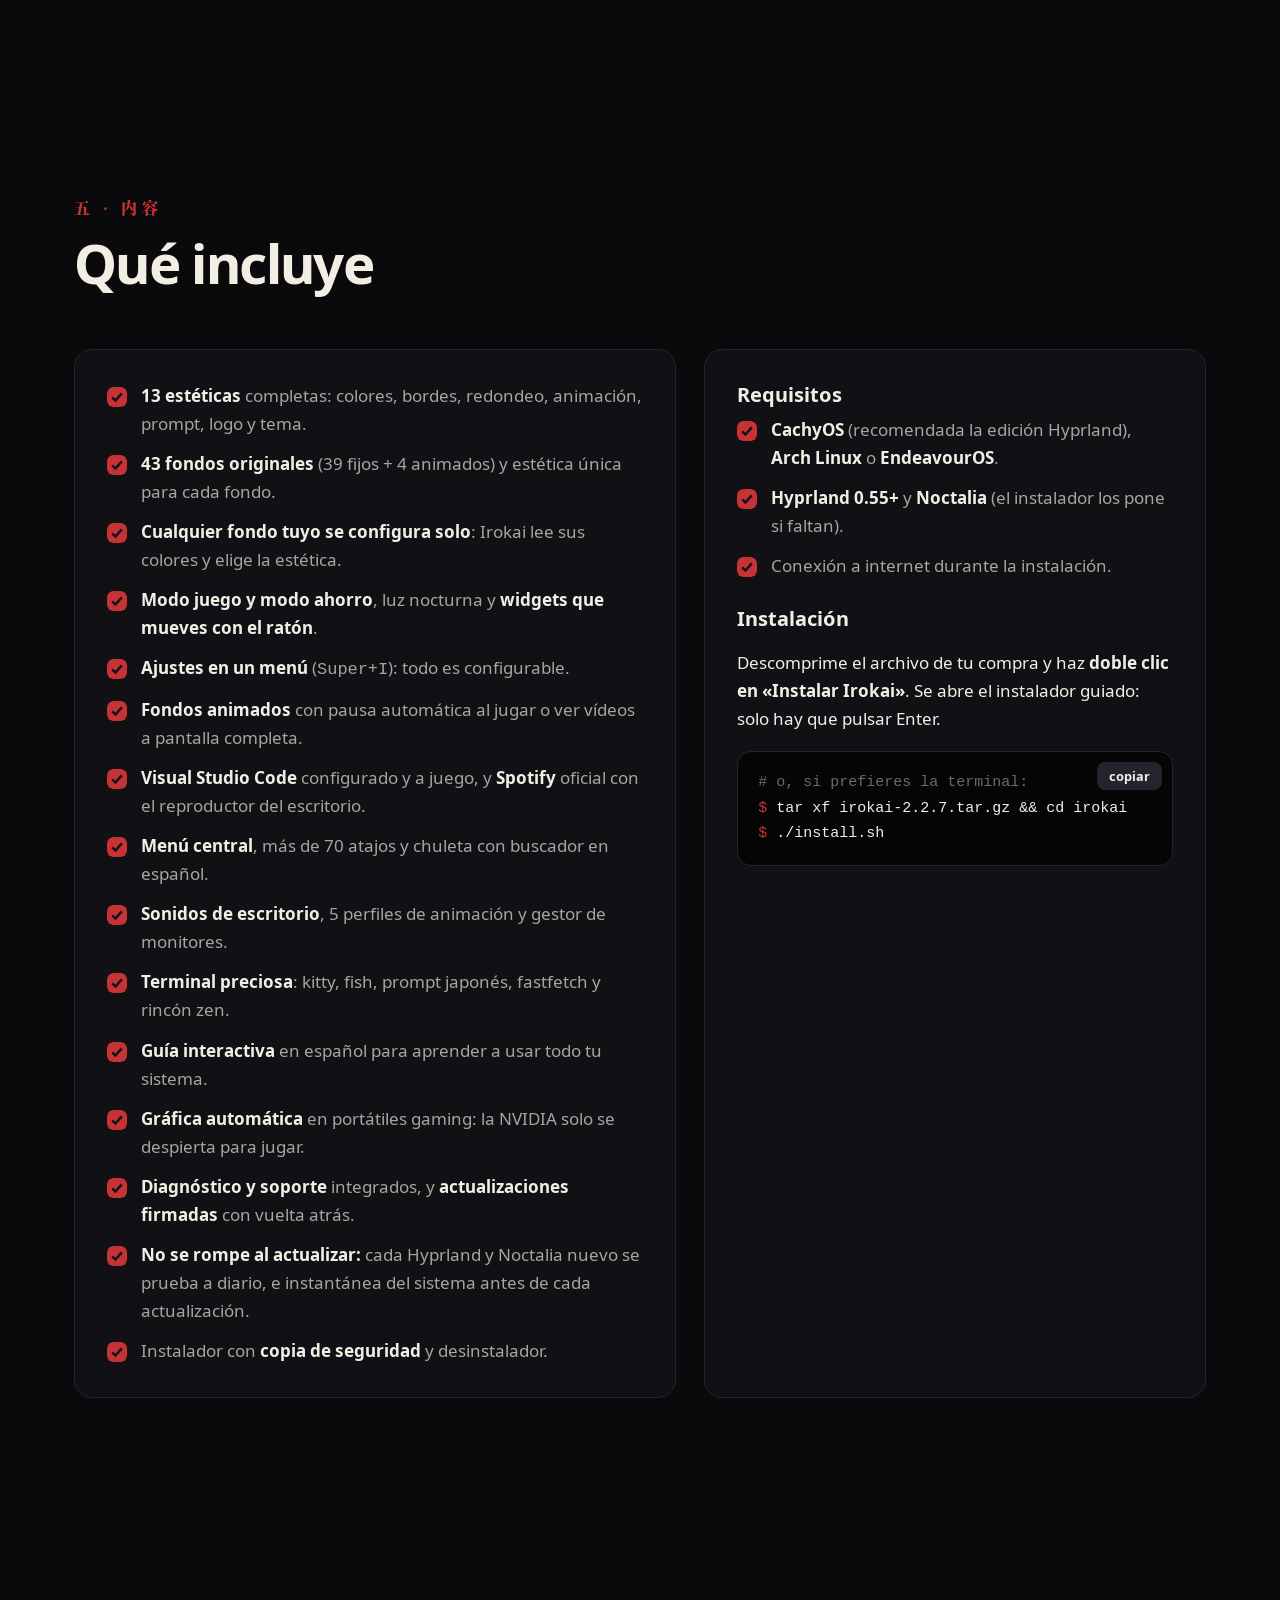
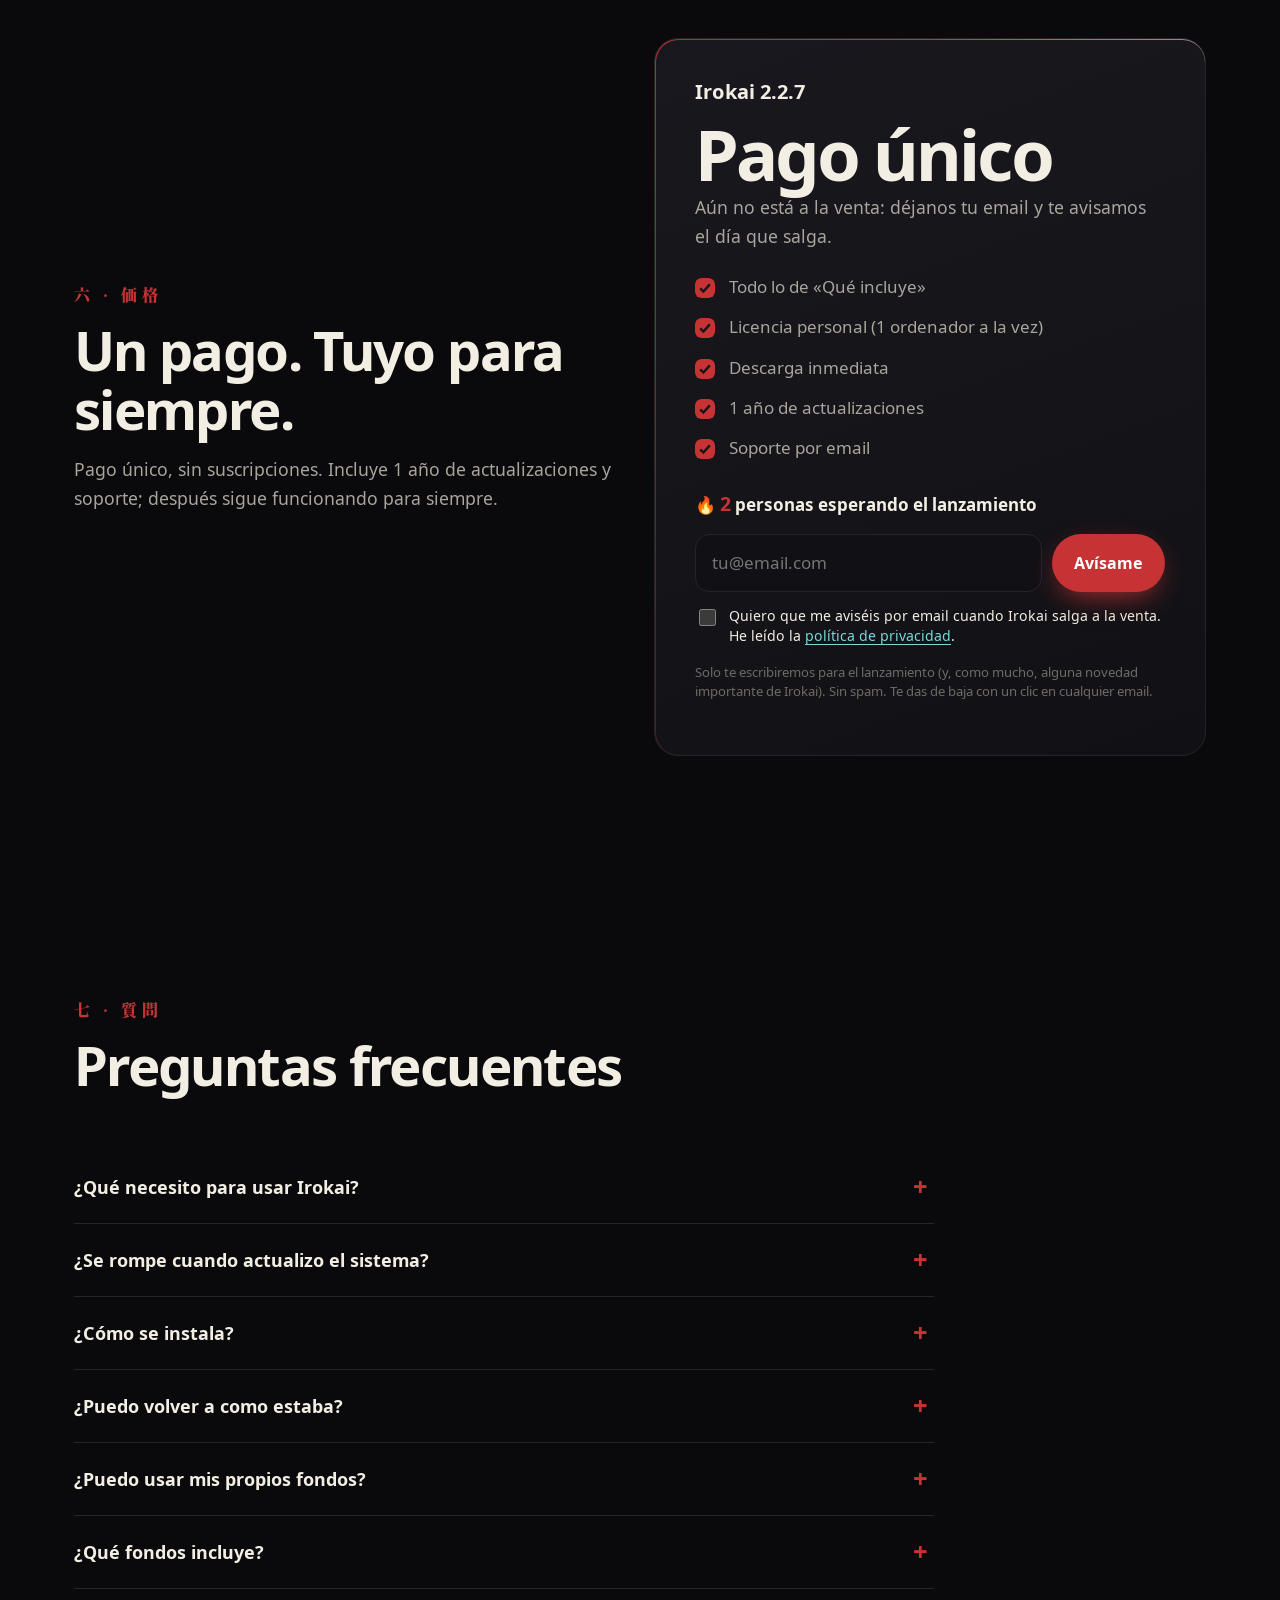
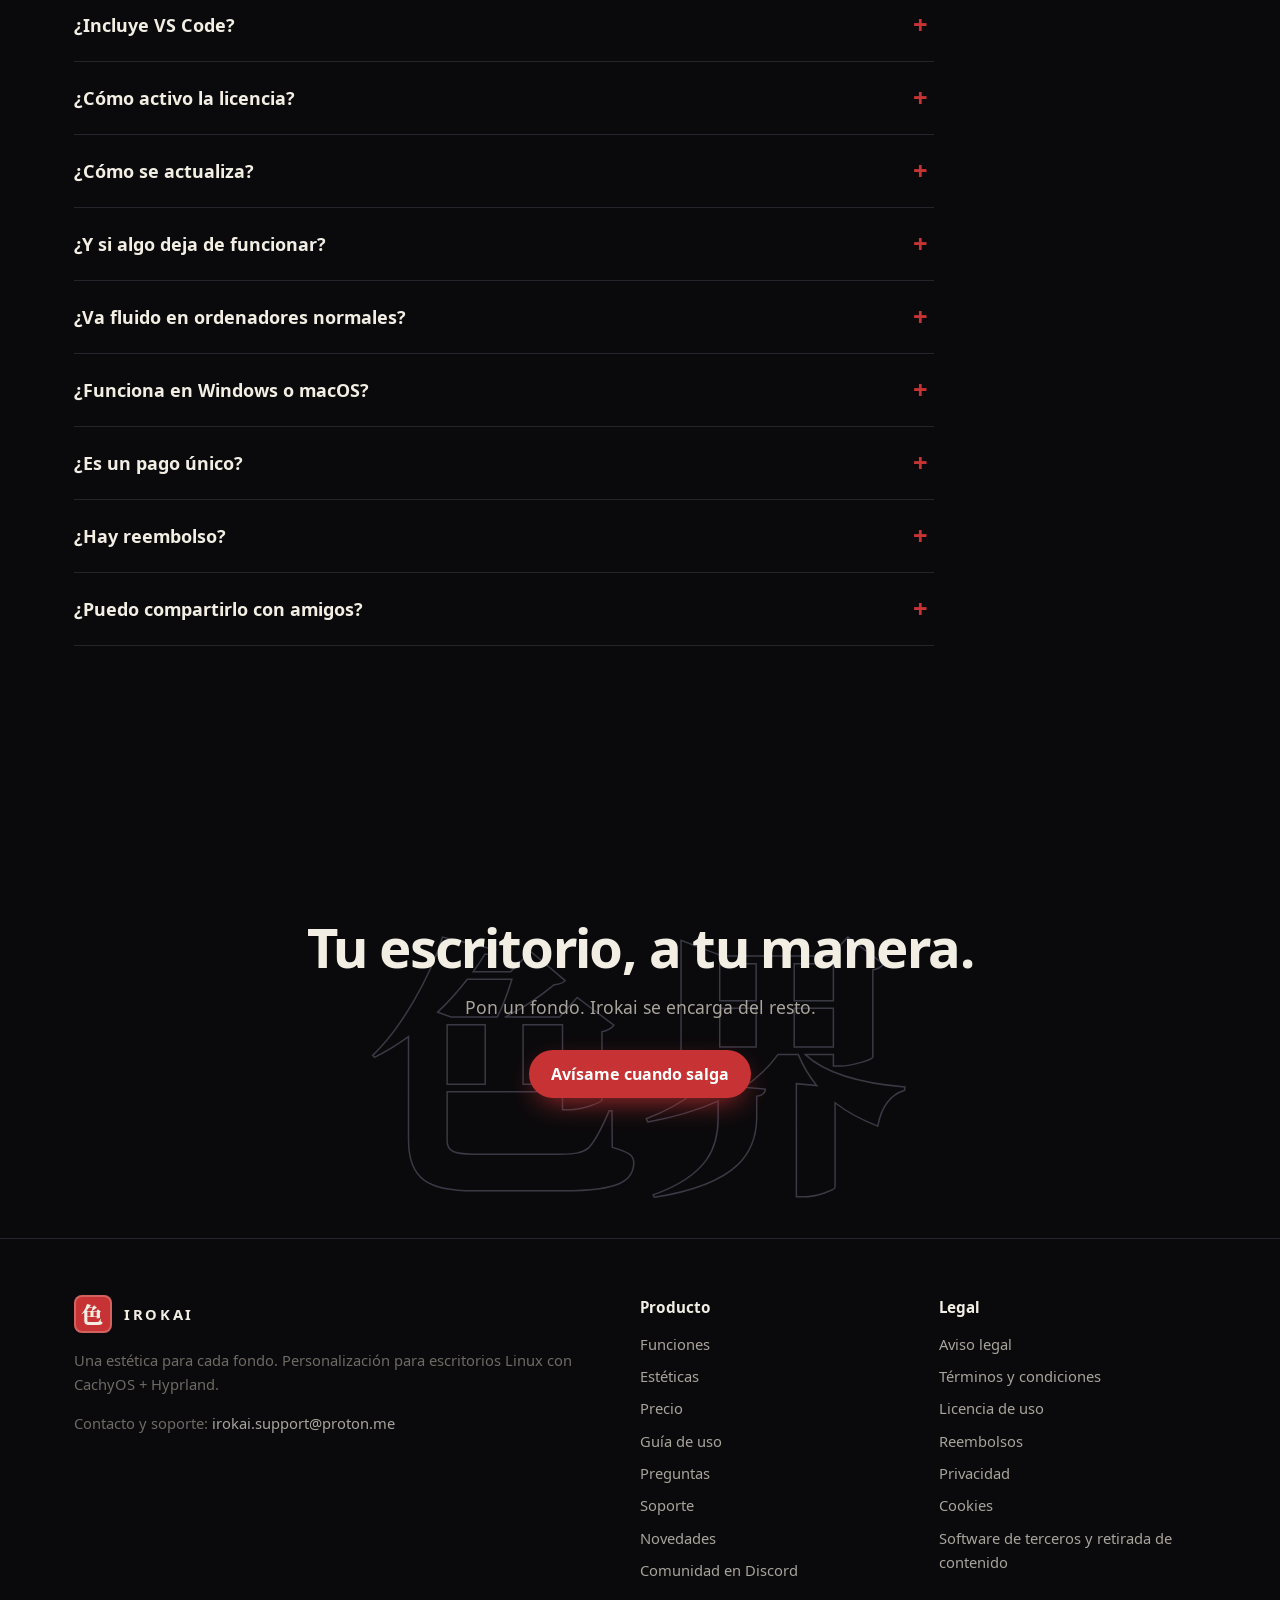
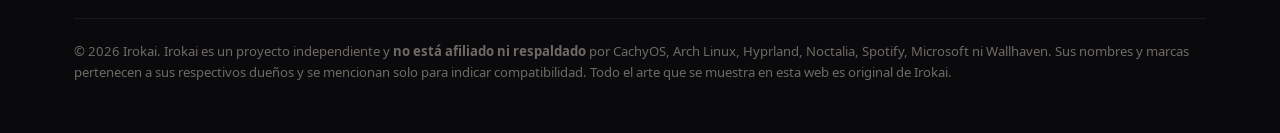
==== commit 7ce637a1: "Irokai 2.2.7" ====
--- a/docs/index.html
+++ b/docs/index.html
@@ -26,7 +26,7 @@
 <meta name="twitter:image" content="https://danitechia.github.io/irokai-web/marca/og.png">
 <link rel="preload" href="fuentes/sans-700.woff2" as="font" type="font/woff2" crossorigin>
 <link rel="stylesheet" href="estilo.css?v=bb0face2">
-<link rel="preload" as="image" href="media/heroe.jpg"><script type="application/ld+json">{"@context": "https://schema.org", "@type": "SoftwareApplication", "name": "Irokai", "alternateName": "色界", "description": "Personalización para escritorios Linux: una estética para cada fondo en CachyOS + Hyprland.", "applicationCategory": "DesktopEnhancementApplication", "operatingSystem": "Linux (CachyOS, Arch Linux) con Hyprland", "softwareVersion": "2.2.6", "inLanguage": "es", "url": "https://danitechia.github.io/irokai-web", "image": "https://danitechia.github.io/irokai-web/marca/og.png", "screenshot": "https://danitechia.github.io/irokai-web/media/trailer.jpg"}</script><script type="application/ld+json">{"@context": "https://schema.org", "@type": "Organization", "name": "Irokai", "url": "https://danitechia.github.io/irokai-web", "logo": "https://danitechia.github.io/irokai-web/marca/favicon.svg", "email": "irokai.support@proton.me", "sameAs": ["https://www.tiktok.com/@daniiatech"]}</script><script type="application/ld+json">{"@context": "https://schema.org", "@type": "FAQPage", "mainEntity": [{"@type": "Question", "name": "¿Qué necesito para usar Irokai?", "acceptedAnswer": {"@type": "Answer", "text": "Un PC con <b>CachyOS</b> (recomendada la edición Hyprland), <b>Arch Linux</b> o <b>EndeavourOS</b>. El instalador pone Hyprland y Noctalia si faltan, trae su propia configuración base si tu sistema no tiene una, y te avisa de todo lo demás."}}, {"@type": "Question", "name": "¿Se rompe cuando actualizo el sistema?", "acceptedAnswer": {"@type": "Answer", "text": "Esa es la promesa de Irokai: <b>no</b>. Cada versión nueva de Hyprland y Noctalia se prueba automáticamente cada día antes de que te llegue. <code>irokai actualizar</code> guarda una instantánea del sistema (puedes volver a ella desde el menú de arranque) y, si llega una versión que aún no está probada con Irokai, te propone esperar solo con esa mientras el resto se actualiza."}}, {"@type": "Question", "name": "¿Cómo se instala?", "acceptedAnswer": {"@type": "Answer", "text": "Descomprimes el archivo de tu compra y haces <b>doble clic en «Instalar Irokai»</b>: se abre el instalador guiado y solo tienes que pulsar Enter (si prefieres la terminal, <code>./install.sh</code>). Instala lo necesario desde los repositorios oficiales, guarda una copia de tu configuración y lo deja todo listo. Tarda unos minutos."}}, {"@type": "Question", "name": "¿Puedo volver a como estaba?", "acceptedAnswer": {"@type": "Answer", "text": "Sí. Antes de tocar nada se guarda una copia de tu configuración, y <code>./uninstall.sh</code> deshace la instalación sin borrar tus fondos."}}, {"@type": "Question", "name": "¿Puedo usar mis propios fondos?", "acceptedAnswer": {"@type": "Answer", "text": "Sí, y es lo mejor: pon cualquier imagen o vídeo con <code>fondo añadir</code> (o cópialo en la carpeta <code>mios</code>) y Irokai lee sus colores, elige la estética que mejor le va y configura todo el escritorio a juego. No tienes que tocar ningún archivo."}}, {"@type": "Question", "name": "¿Qué fondos incluye?", "acceptedAnswer": {"@type": "Answer", "text": "43 fondos <b>originales</b> creados por Irokai (39 fijos en 12 estilos y 4 animados), libres de derechos de terceros. Además, con <code>irokai fondos buscar</code> puedes buscar y descargar tú mismo fondos SFW de Wallhaven para tu uso personal."}}, {"@type": "Question", "name": "¿Incluye VS Code?", "acceptedAnswer": {"@type": "Answer", "text": "Instala <b>Visual Studio Code</b> (de Microsoft, bajo su licencia) y lo configura: se tiñe con los colores de tu fondo. También instala el cliente oficial de <b>Spotify</b>, que funciona con las teclas multimedia, el reproductor del escritorio y las letras en karaoke."}}, {"@type": "Question", "name": "¿Cómo activo la licencia?", "acceptedAnswer": {"@type": "Answer", "text": "El instalador te pide la clave del correo de compra (o luego: <code>irokai licencia activar &lt;clave&gt;</code>). Una licencia es para <b>una persona y un ordenador a la vez</b>: para cambiar de ordenador, <code>irokai licencia desactivar</code> en el anterior y actívala en el nuevo."}}, {"@type": "Question", "name": "¿Cómo se actualiza?", "acceptedAnswer": {"@type": "Answer", "text": "<code>irokai actualizar</code> pone el sistema al día con una instantánea de seguridad y te ofrece la versión nueva de Irokai si la hay: comprueba que es oficial (va firmada), guarda tu versión actual y, si algo fallara, vuelve sola atrás (o tú con <code>irokai actualizar volver</code>)."}}, {"@type": "Question", "name": "¿Y si algo deja de funcionar?", "acceptedAnswer": {"@type": "Answer", "text": "<code>irokai diagnostico</code> revisa lo importante y te dice cómo arreglarlo. Si no se soluciona, <code>irokai soporte</code> prepara un informe sin datos personales para enviarlo por email."}}, {"@type": "Question", "name": "¿Va fluido en ordenadores normales?", "acceptedAnswer": {"@type": "Answer", "text": "Sí. Los efectos están optimizados y los fondos animados se pausan solos con juegos o vídeos a pantalla completa. Si quieres el máximo rendimiento, <kbd>Super</kbd>+<kbd>G</kbd> activa el modo juego, y <kbd>Super</kbd>+<kbd>B</kbd> el modo ahorro."}}, {"@type": "Question", "name": "¿Funciona en Windows o macOS?", "acceptedAnswer": {"@type": "Answer", "text": "No. Irokai es para Linux (CachyOS, Arch Linux o EndeavourOS con Hyprland). Si quieres probarlo, instala CachyOS en otro disco."}}, {"@type": "Question", "name": "¿Es un pago único?", "acceptedAnswer": {"@type": "Answer", "text": "Sí: una vez, con <b>1 año de actualizaciones y soporte</b> incluido. Después Irokai sigue funcionando para siempre; si quieres las versiones nuevas, renuevas otro año. Sin suscripciones."}}, {"@type": "Question", "name": "¿Hay reembolso?", "acceptedAnswer": {"@type": "Answer", "text": "Es contenido digital de descarga inmediata, así que al comprar aceptas perder el derecho de desistimiento. Aun así, si Irokai no funciona como se describe en tu sistema compatible y no lo podemos arreglar, te devolvemos el dinero. Detalles en <a href=\"legal/reembolsos.html\">Reembolsos</a>."}}, {"@type": "Question", "name": "¿Puedo compartirlo con amigos?", "acceptedAnswer": {"@type": "Answer", "text": "La licencia es para una persona: cada uno necesita la suya. Si les gusta, mándales el enlace 💛"}}]}</script><script type="application/ld+json">{"@context": "https://schema.org", "@type": "VideoObject", "name": "Irokai — tráiler", "description": "Una estética para cada fondo en Linux con CachyOS + Hyprland.", "thumbnailUrl": "https://danitechia.github.io/irokai-web/media/trailer.jpg", "contentUrl": "https://danitechia.github.io/irokai-web/media/trailer.mp4", "uploadDate": "2026-11-07"}</script>
+<link rel="preload" as="image" href="media/heroe.jpg"><script type="application/ld+json">{"@context": "https://schema.org", "@type": "SoftwareApplication", "name": "Irokai", "alternateName": "色界", "description": "Personalización para escritorios Linux: una estética para cada fondo en CachyOS + Hyprland.", "applicationCategory": "DesktopEnhancementApplication", "operatingSystem": "Linux (CachyOS, Arch Linux) con Hyprland", "softwareVersion": "2.2.7", "inLanguage": "es", "url": "https://danitechia.github.io/irokai-web", "image": "https://danitechia.github.io/irokai-web/marca/og.png", "screenshot": "https://danitechia.github.io/irokai-web/media/trailer.jpg"}</script><script type="application/ld+json">{"@context": "https://schema.org", "@type": "Organization", "name": "Irokai", "url": "https://danitechia.github.io/irokai-web", "logo": "https://danitechia.github.io/irokai-web/marca/favicon.svg", "email": "irokai.support@proton.me", "sameAs": ["https://www.tiktok.com/@daniiatech"]}</script><script type="application/ld+json">{"@context": "https://schema.org", "@type": "FAQPage", "mainEntity": [{"@type": "Question", "name": "¿Qué necesito para usar Irokai?", "acceptedAnswer": {"@type": "Answer", "text": "Un PC con <b>CachyOS</b> (recomendada la edición Hyprland), <b>Arch Linux</b> o <b>EndeavourOS</b>. El instalador pone Hyprland y Noctalia si faltan, trae su propia configuración base si tu sistema no tiene una, y te avisa de todo lo demás."}}, {"@type": "Question", "name": "¿Se rompe cuando actualizo el sistema?", "acceptedAnswer": {"@type": "Answer", "text": "Esa es la promesa de Irokai: <b>no</b>. Cada versión nueva de Hyprland y Noctalia se prueba automáticamente cada día antes de que te llegue. <code>irokai actualizar</code> guarda una instantánea del sistema (puedes volver a ella desde el menú de arranque) y, si llega una versión que aún no está probada con Irokai, te propone esperar solo con esa mientras el resto se actualiza."}}, {"@type": "Question", "name": "¿Cómo se instala?", "acceptedAnswer": {"@type": "Answer", "text": "Descomprimes el archivo de tu compra y haces <b>doble clic en «Instalar Irokai»</b>: se abre el instalador guiado y solo tienes que pulsar Enter (si prefieres la terminal, <code>./install.sh</code>). Instala lo necesario desde los repositorios oficiales, guarda una copia de tu configuración y lo deja todo listo. Tarda unos minutos."}}, {"@type": "Question", "name": "¿Puedo volver a como estaba?", "acceptedAnswer": {"@type": "Answer", "text": "Sí. Antes de tocar nada se guarda una copia de tu configuración, y <code>./uninstall.sh</code> deshace la instalación sin borrar tus fondos."}}, {"@type": "Question", "name": "¿Puedo usar mis propios fondos?", "acceptedAnswer": {"@type": "Answer", "text": "Sí, y es lo mejor: pon cualquier imagen o vídeo con <code>fondo añadir</code> (o cópialo en la carpeta <code>mios</code>) y Irokai lee sus colores, elige la estética que mejor le va y configura todo el escritorio a juego. No tienes que tocar ningún archivo."}}, {"@type": "Question", "name": "¿Qué fondos incluye?", "acceptedAnswer": {"@type": "Answer", "text": "43 fondos <b>originales</b> creados por Irokai (39 fijos en 12 estilos y 4 animados), libres de derechos de terceros. Además, con <code>irokai fondos buscar</code> puedes buscar y descargar tú mismo fondos SFW de Wallhaven para tu uso personal."}}, {"@type": "Question", "name": "¿Incluye VS Code?", "acceptedAnswer": {"@type": "Answer", "text": "Instala <b>Visual Studio Code</b> (de Microsoft, bajo su licencia) y lo configura: se tiñe con los colores de tu fondo. También instala el cliente oficial de <b>Spotify</b>, que funciona con las teclas multimedia, el reproductor del escritorio y las letras en karaoke."}}, {"@type": "Question", "name": "¿Cómo activo la licencia?", "acceptedAnswer": {"@type": "Answer", "text": "El instalador te pide la clave del correo de compra (o luego: <code>irokai licencia activar &lt;clave&gt;</code>). Una licencia es para <b>una persona y un ordenador a la vez</b>: para cambiar de ordenador, <code>irokai licencia desactivar</code> en el anterior y actívala en el nuevo."}}, {"@type": "Question", "name": "¿Cómo se actualiza?", "acceptedAnswer": {"@type": "Answer", "text": "<code>irokai actualizar</code> pone el sistema al día con una instantánea de seguridad y te ofrece la versión nueva de Irokai si la hay: comprueba que es oficial (va firmada), guarda tu versión actual y, si algo fallara, vuelve sola atrás (o tú con <code>irokai actualizar volver</code>)."}}, {"@type": "Question", "name": "¿Y si algo deja de funcionar?", "acceptedAnswer": {"@type": "Answer", "text": "<code>irokai diagnostico</code> revisa lo importante y te dice cómo arreglarlo. Si no se soluciona, <code>irokai soporte</code> prepara un informe sin datos personales para enviarlo por email."}}, {"@type": "Question", "name": "¿Va fluido en ordenadores normales?", "acceptedAnswer": {"@type": "Answer", "text": "Sí. Los efectos están optimizados y los fondos animados se pausan solos con juegos o vídeos a pantalla completa. Si quieres el máximo rendimiento, <kbd>Super</kbd>+<kbd>G</kbd> activa el modo juego, y <kbd>Super</kbd>+<kbd>B</kbd> el modo ahorro."}}, {"@type": "Question", "name": "¿Funciona en Windows o macOS?", "acceptedAnswer": {"@type": "Answer", "text": "No. Irokai es para Linux (CachyOS, Arch Linux o EndeavourOS con Hyprland). Si quieres probarlo, instala CachyOS en otro disco."}}, {"@type": "Question", "name": "¿Es un pago único?", "acceptedAnswer": {"@type": "Answer", "text": "Sí: una vez, con <b>1 año de actualizaciones y soporte</b> incluido. Después Irokai sigue funcionando para siempre; si quieres las versiones nuevas, renuevas otro año. Sin suscripciones."}}, {"@type": "Question", "name": "¿Hay reembolso?", "acceptedAnswer": {"@type": "Answer", "text": "Es contenido digital de descarga inmediata, así que al comprar aceptas perder el derecho de desistimiento. Aun así, si Irokai no funciona como se describe en tu sistema compatible y no lo podemos arreglar, te devolvemos el dinero. Detalles en <a href=\"legal/reembolsos.html\">Reembolsos</a>."}}, {"@type": "Question", "name": "¿Puedo compartirlo con amigos?", "acceptedAnswer": {"@type": "Answer", "text": "La licencia es para una persona: cada uno necesita la suya. Si les gusta, mándales el enlace 💛"}}]}</script><script type="application/ld+json">{"@context": "https://schema.org", "@type": "VideoObject", "name": "Irokai — tráiler", "description": "Una estética para cada fondo en Linux con CachyOS + Hyprland.", "thumbnailUrl": "https://danitechia.github.io/irokai-web/media/trailer.jpg", "contentUrl": "https://danitechia.github.io/irokai-web/media/trailer.mp4", "uploadDate": "2026-11-07"}</script>
 </head>
 <body>
 <a class="saltar" href="#contenido">Saltar al contenido</a>
@@ -159,7 +159,7 @@
    <h3 style="margin-top:26px">Instalación</h3>
    <p>Descomprime el archivo de tu compra y haz <b>doble clic en «Instalar Irokai»</b>. Se abre el instalador guiado: solo hay que pulsar Enter.</p>
    <pre class="instalar"><button class="copiar" type="button">copiar</button><span class="c"># o, si prefieres la terminal:</span>
-<span class="p">$</span> tar xf irokai-2.2.6.tar.gz && cd irokai
+<span class="p">$</span> tar xf irokai-2.2.7.tar.gz && cd irokai
 <span class="p">$</span> ./install.sh</pre></div>
  </div>
 </div></section>
@@ -169,7 +169,7 @@
   <h2 id="h-precio">Un pago. Tuyo para siempre.</h2>
   <p class="sub">Pago único, sin suscripciones. Incluye 1 año de actualizaciones y soporte; después sigue funcionando para siempre.</p></div>
  <div class="tarjeta-precio rv" style="--d:.1s">
-  <h3>Irokai 2.2.6</h3>
+  <h3>Irokai 2.2.7</h3>
   <div class="cifra">Pago único</div>
   <p class="sub">Aún no está a la venta: déjanos tu email y te avisamos el día que salga.</p>
   <ul class="lista-check" style="margin:22px 0 26px">
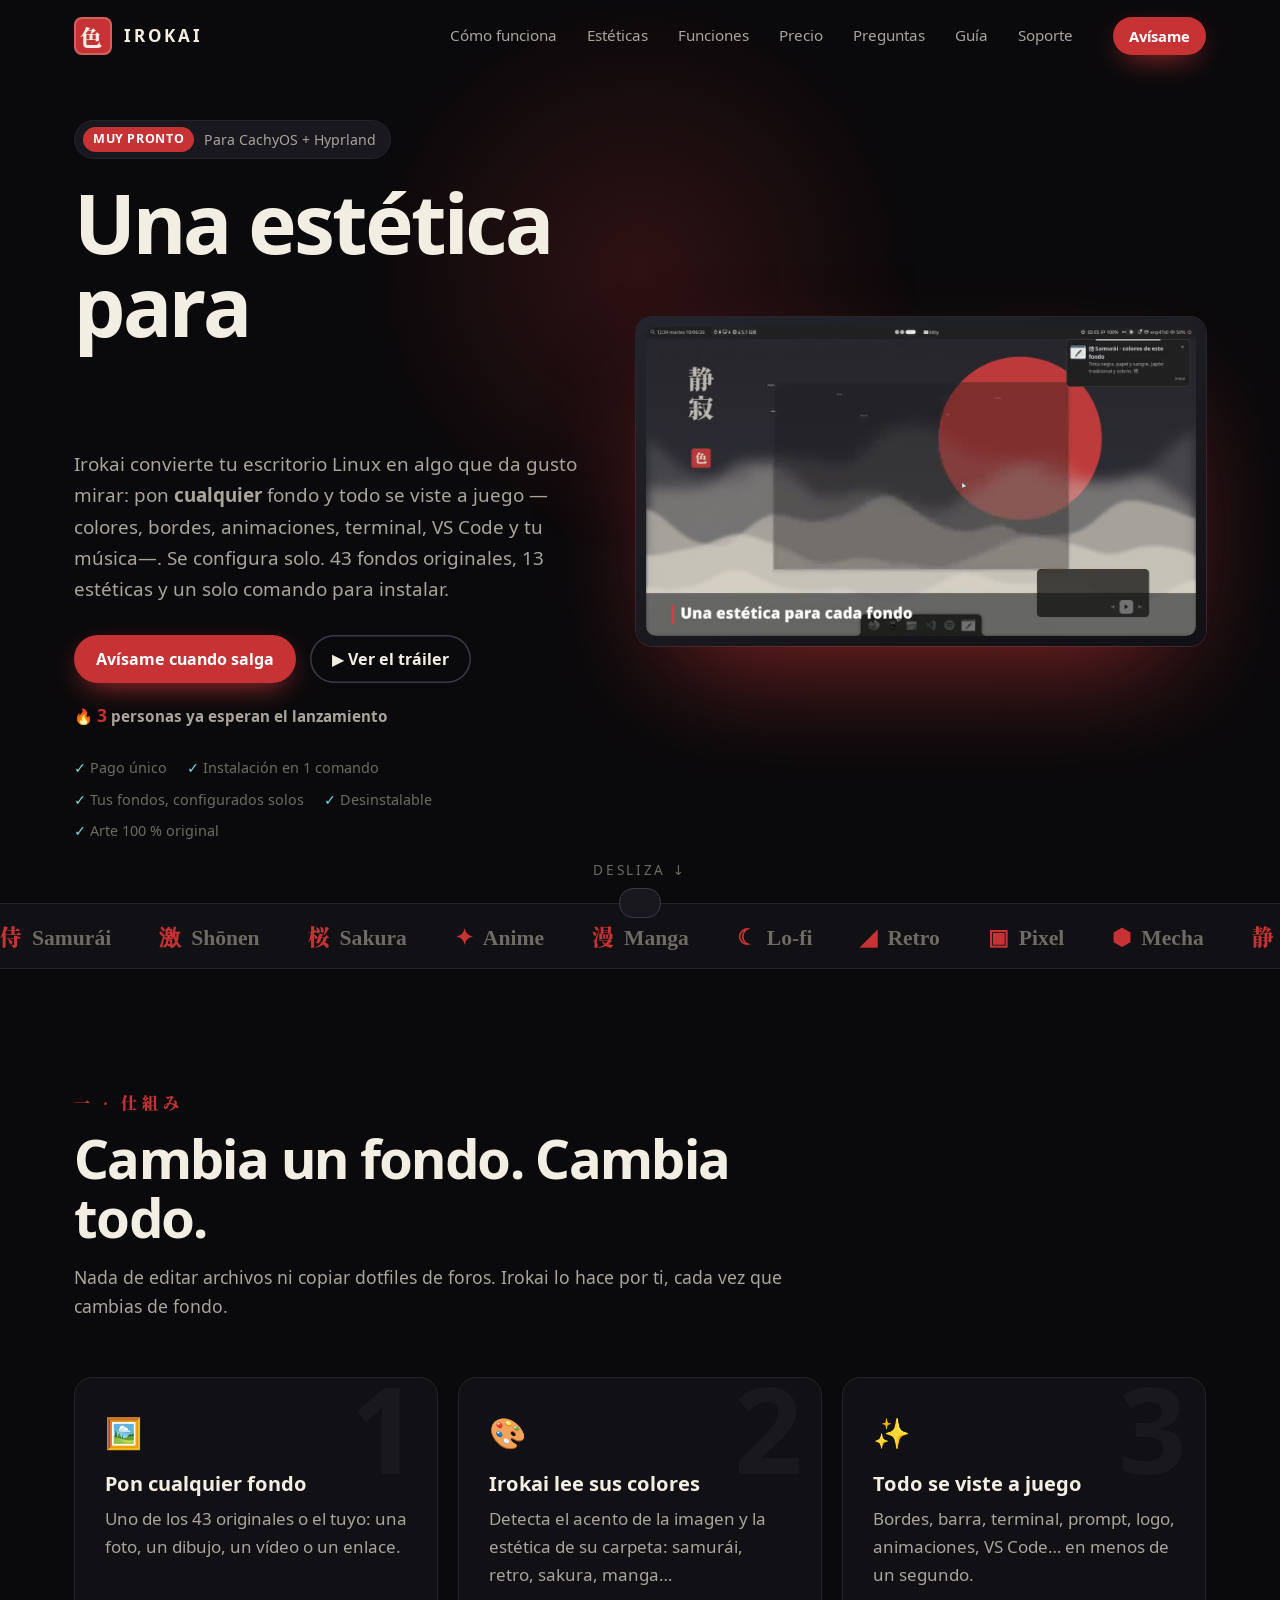
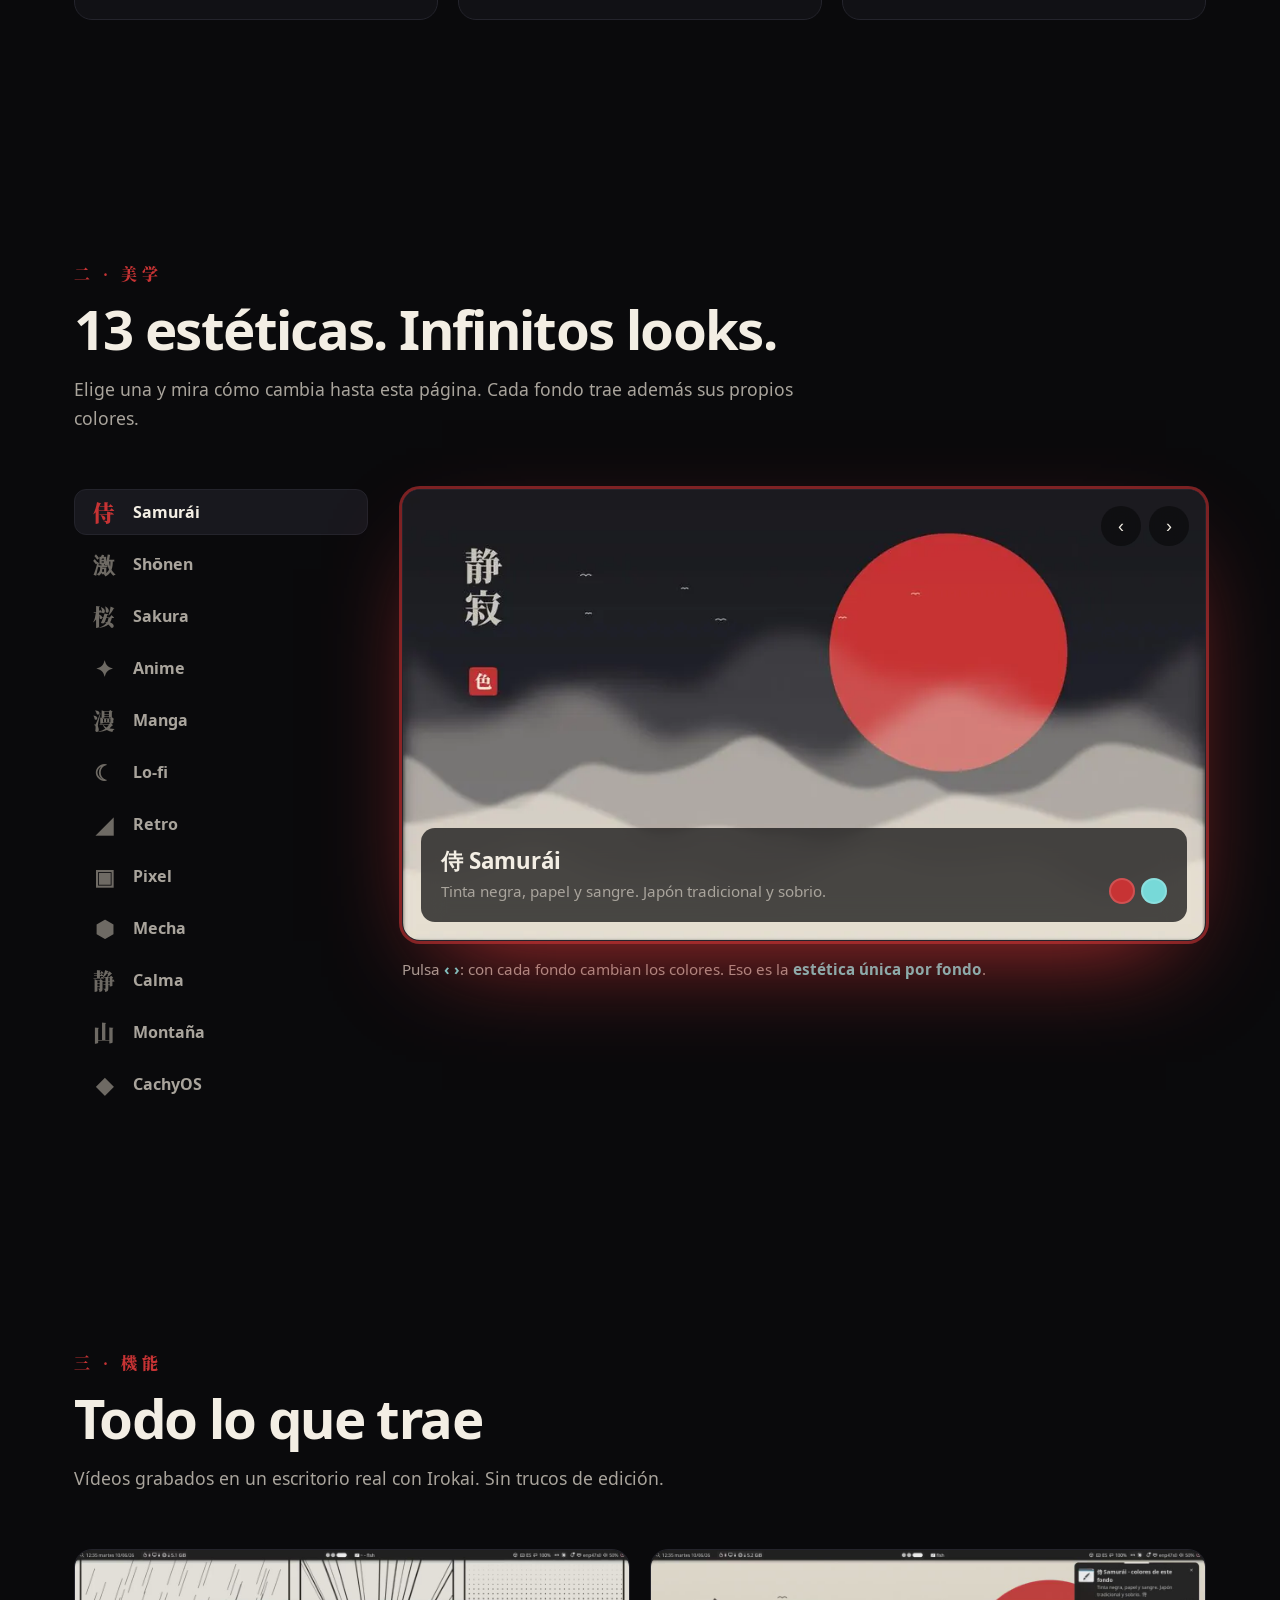
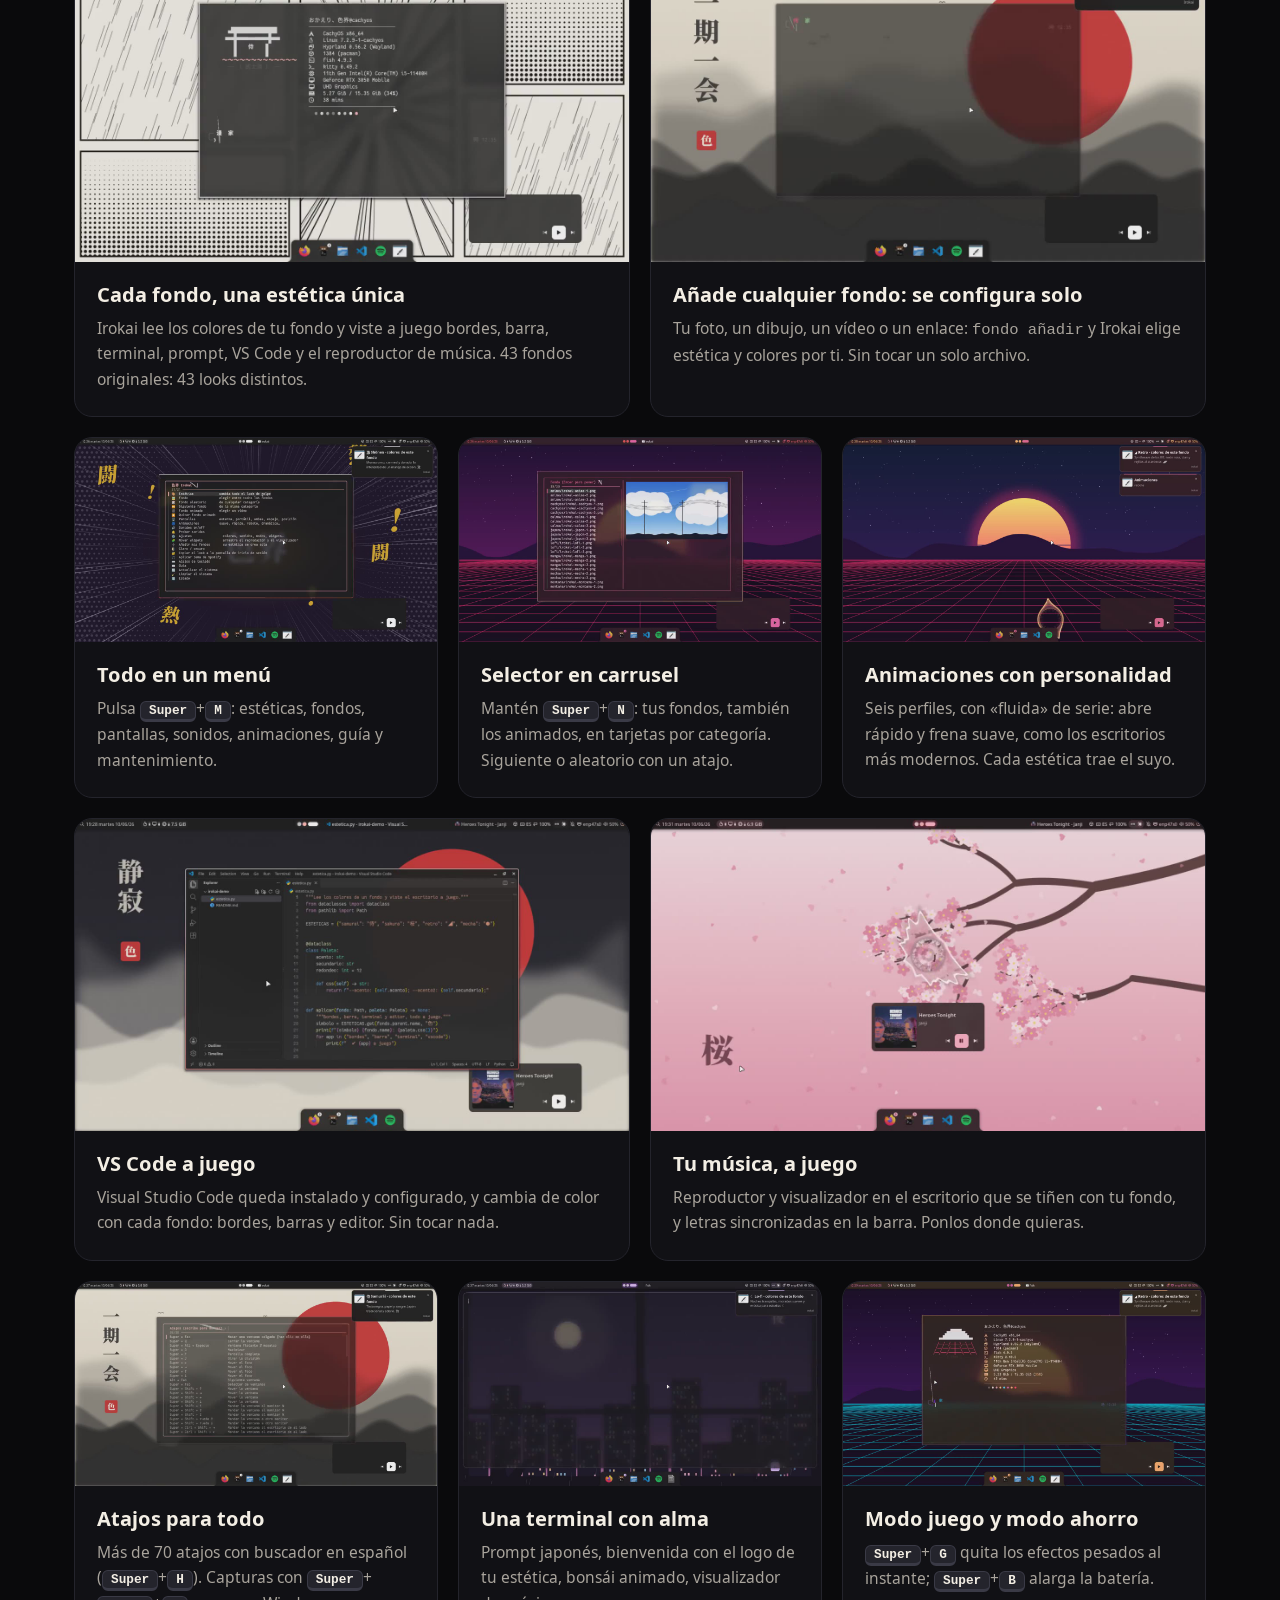
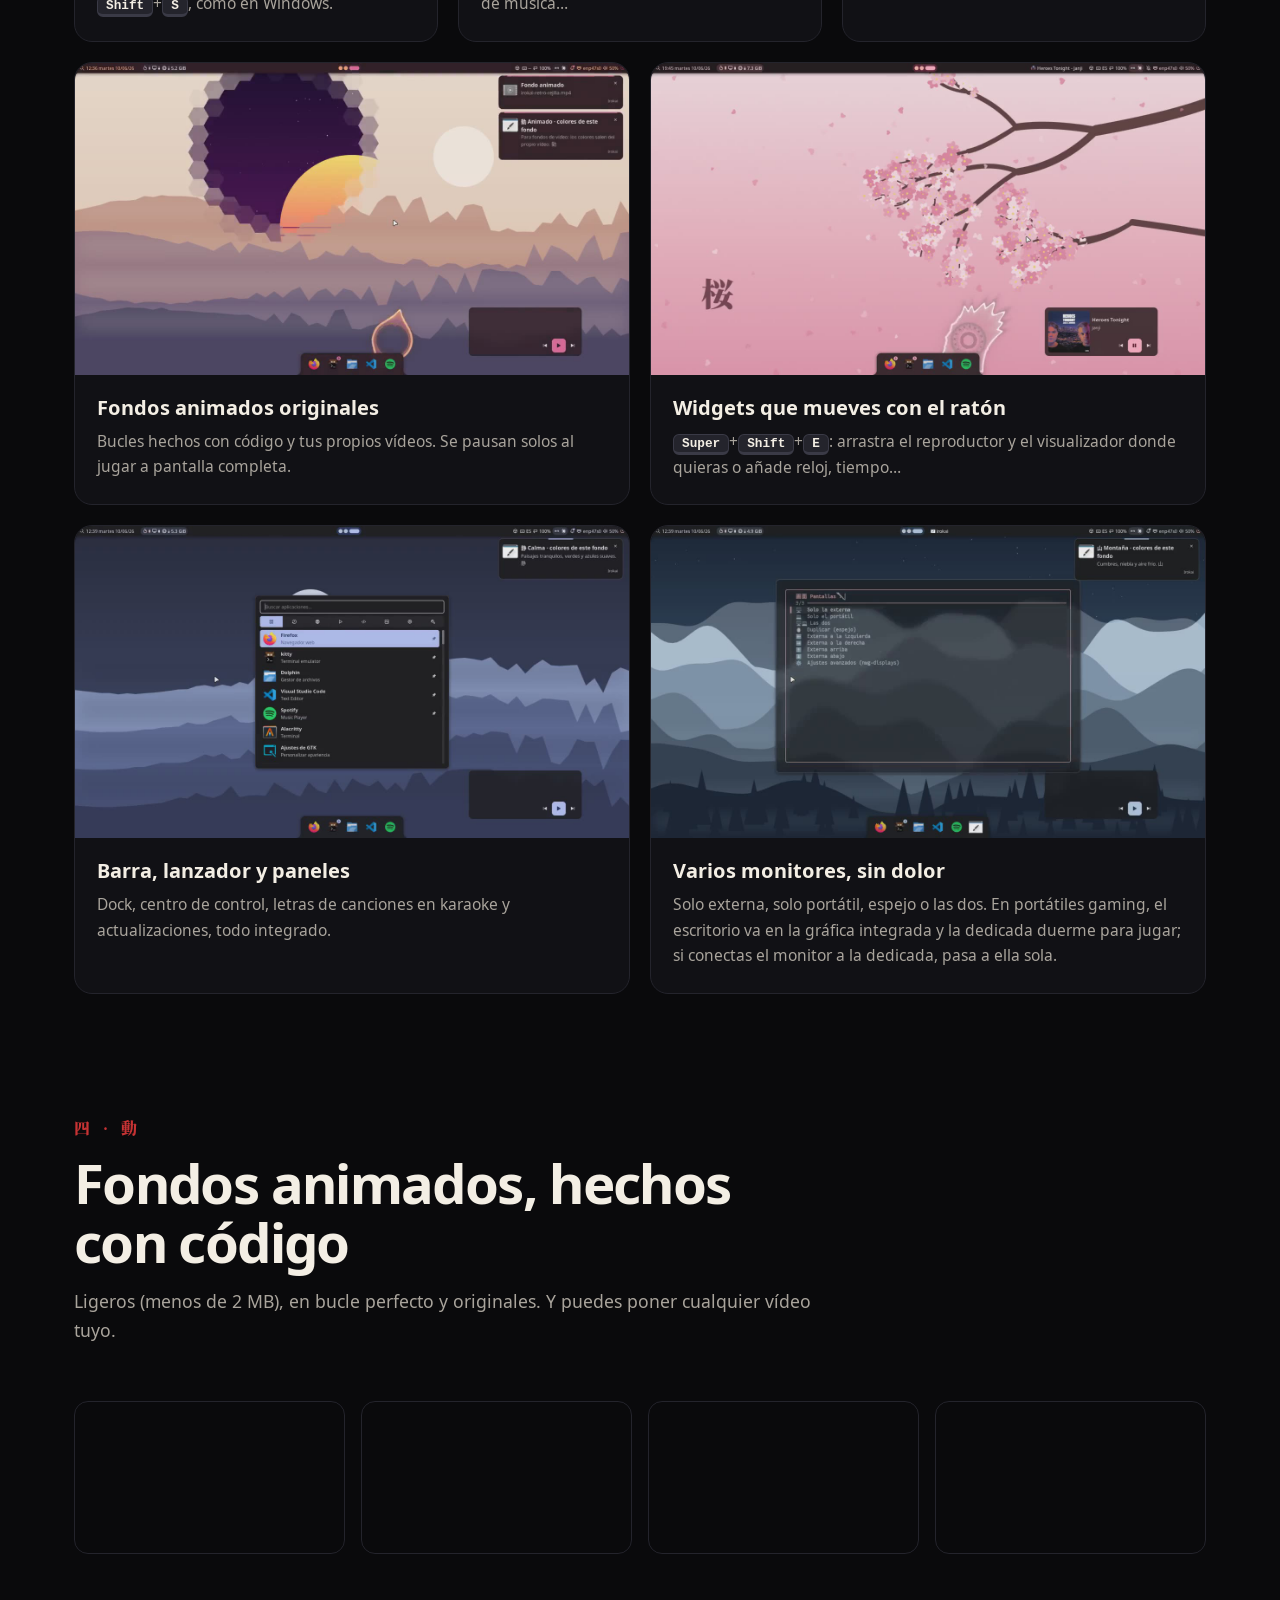
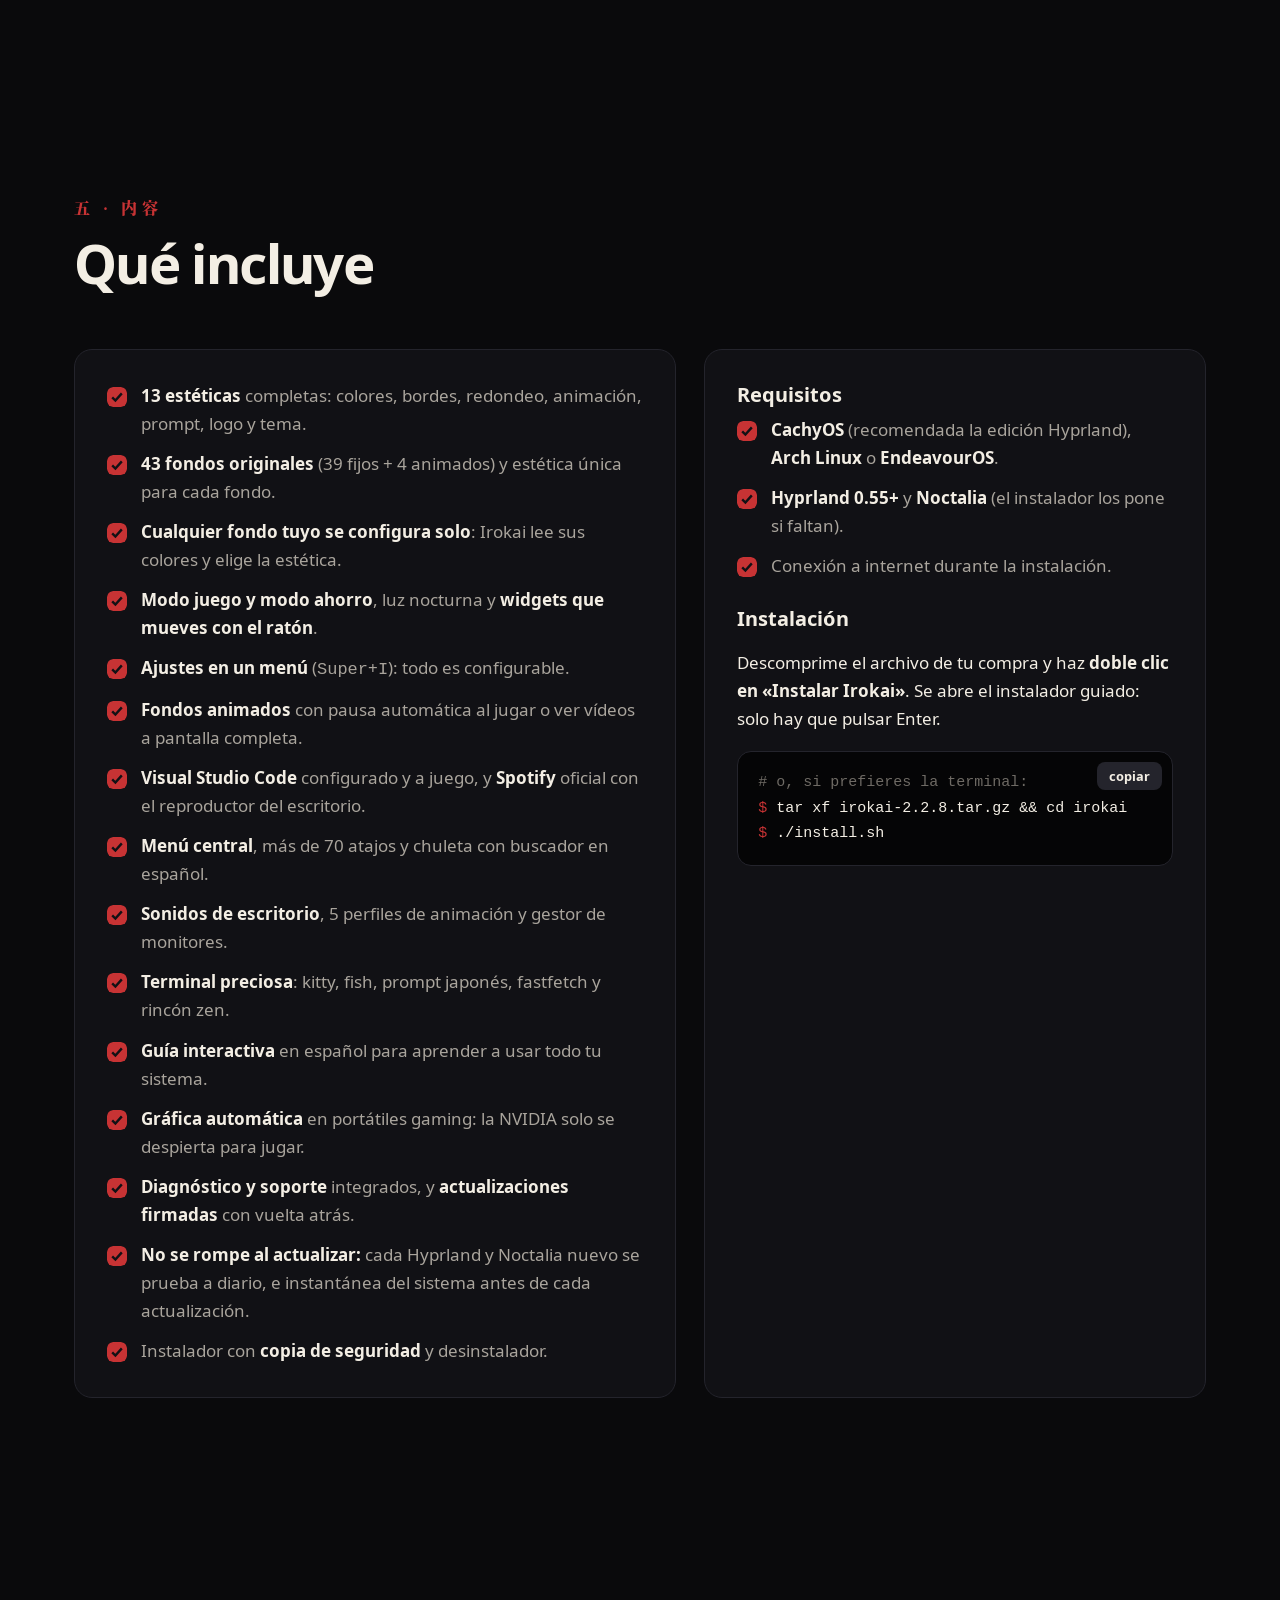
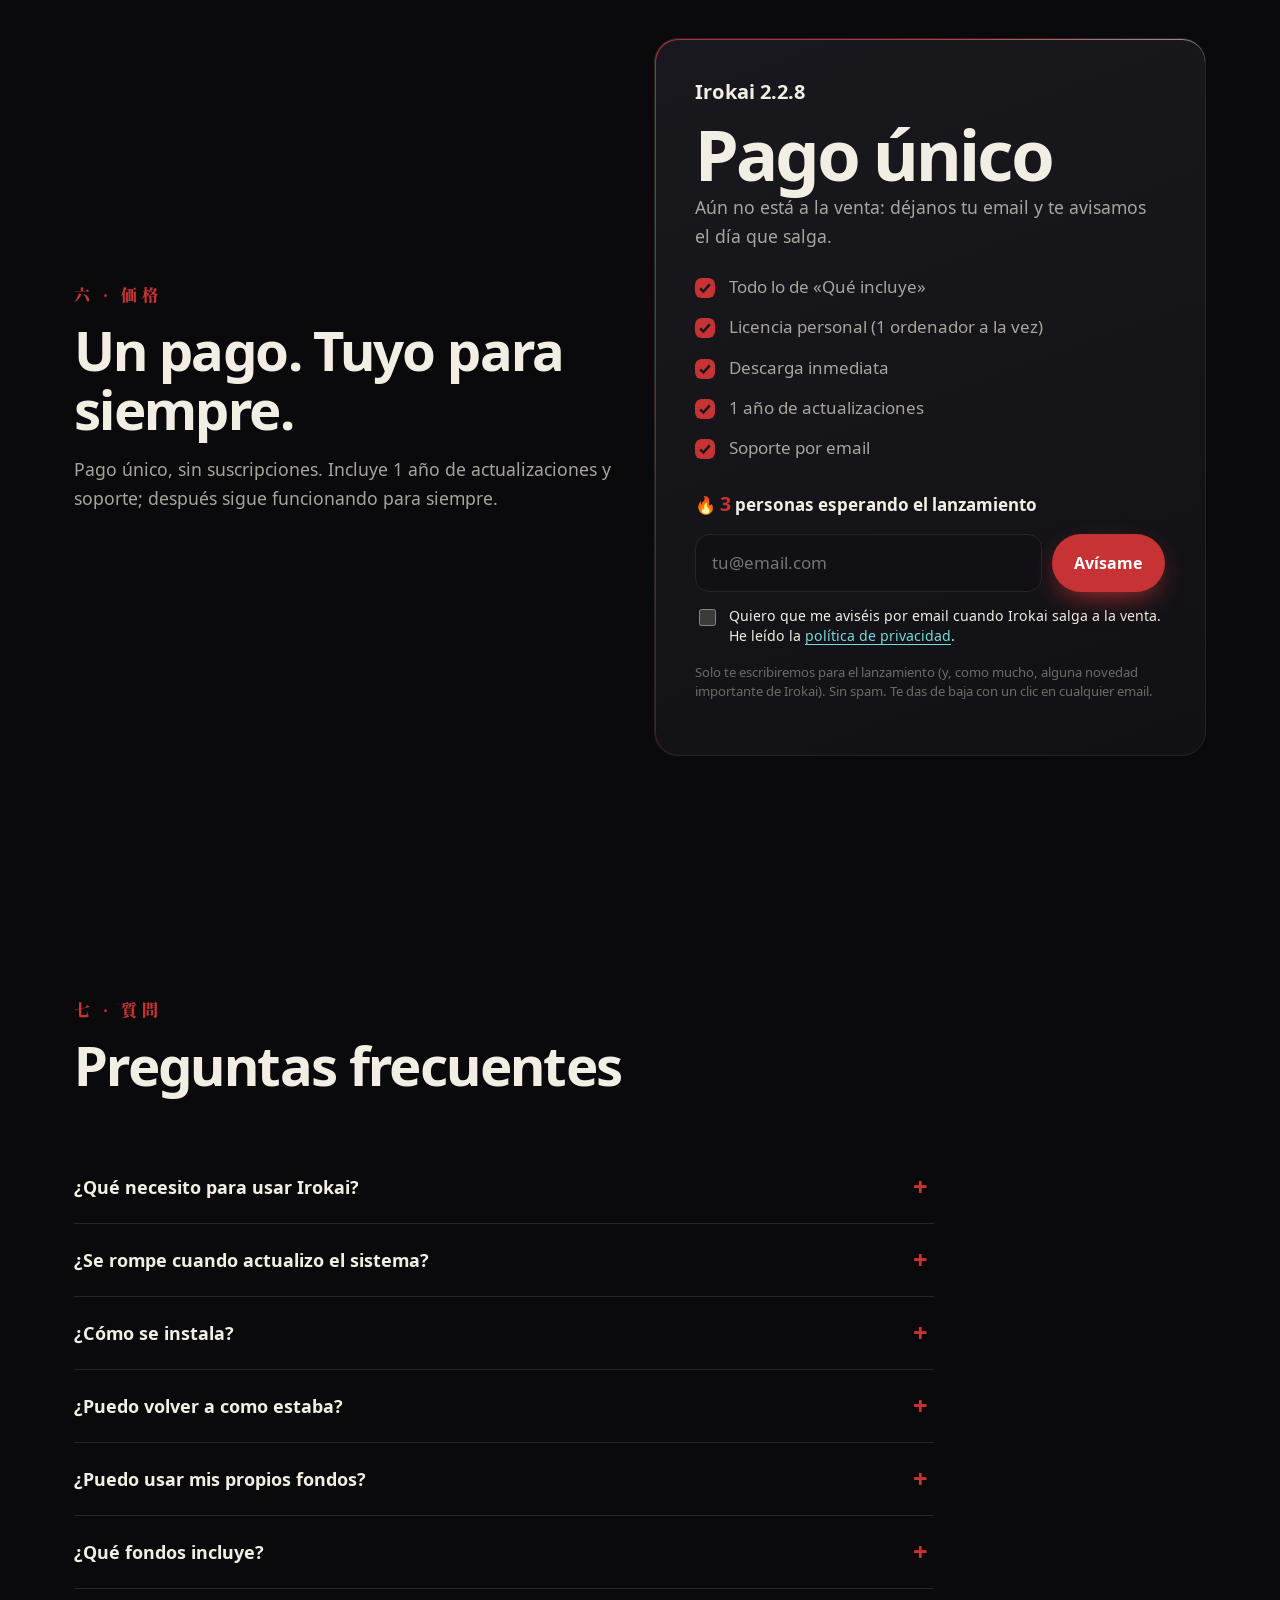
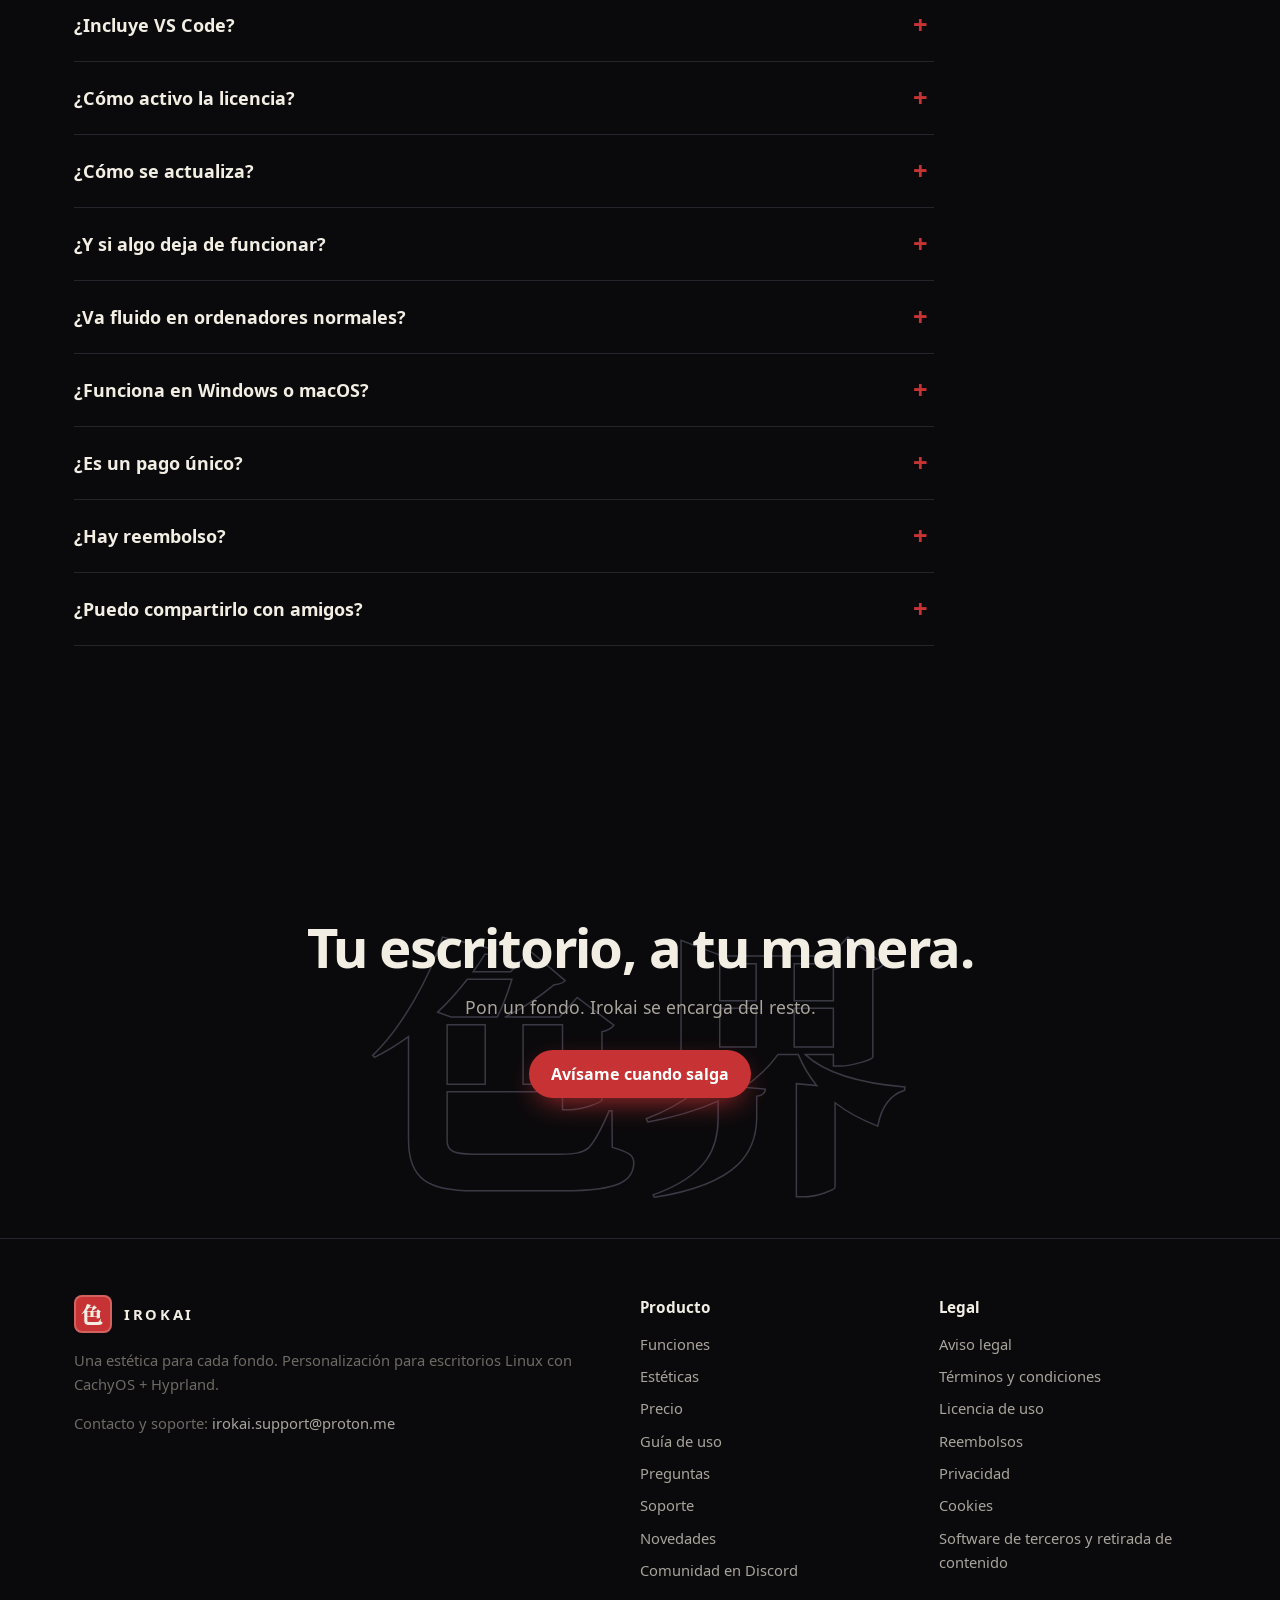
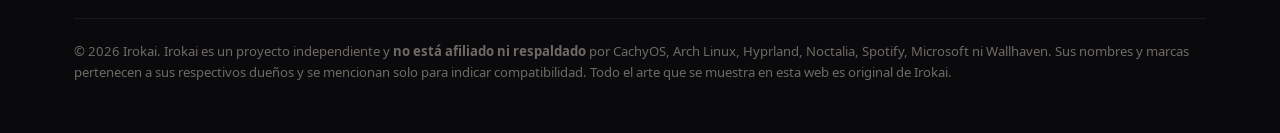
==== commit b9f7b85c: "Irokai 2.2.8" ====
--- a/docs/index.html
+++ b/docs/index.html
@@ -26,7 +26,7 @@
 <meta name="twitter:image" content="https://danitechia.github.io/irokai-web/marca/og.png">
 <link rel="preload" href="fuentes/sans-700.woff2" as="font" type="font/woff2" crossorigin>
 <link rel="stylesheet" href="estilo.css?v=bb0face2">
-<link rel="preload" as="image" href="media/heroe.jpg"><script type="application/ld+json">{"@context": "https://schema.org", "@type": "SoftwareApplication", "name": "Irokai", "alternateName": "色界", "description": "Personalización para escritorios Linux: una estética para cada fondo en CachyOS + Hyprland.", "applicationCategory": "DesktopEnhancementApplication", "operatingSystem": "Linux (CachyOS, Arch Linux) con Hyprland", "softwareVersion": "2.2.7", "inLanguage": "es", "url": "https://danitechia.github.io/irokai-web", "image": "https://danitechia.github.io/irokai-web/marca/og.png", "screenshot": "https://danitechia.github.io/irokai-web/media/trailer.jpg"}</script><script type="application/ld+json">{"@context": "https://schema.org", "@type": "Organization", "name": "Irokai", "url": "https://danitechia.github.io/irokai-web", "logo": "https://danitechia.github.io/irokai-web/marca/favicon.svg", "email": "irokai.support@proton.me", "sameAs": ["https://www.tiktok.com/@daniiatech"]}</script><script type="application/ld+json">{"@context": "https://schema.org", "@type": "FAQPage", "mainEntity": [{"@type": "Question", "name": "¿Qué necesito para usar Irokai?", "acceptedAnswer": {"@type": "Answer", "text": "Un PC con <b>CachyOS</b> (recomendada la edición Hyprland), <b>Arch Linux</b> o <b>EndeavourOS</b>. El instalador pone Hyprland y Noctalia si faltan, trae su propia configuración base si tu sistema no tiene una, y te avisa de todo lo demás."}}, {"@type": "Question", "name": "¿Se rompe cuando actualizo el sistema?", "acceptedAnswer": {"@type": "Answer", "text": "Esa es la promesa de Irokai: <b>no</b>. Cada versión nueva de Hyprland y Noctalia se prueba automáticamente cada día antes de que te llegue. <code>irokai actualizar</code> guarda una instantánea del sistema (puedes volver a ella desde el menú de arranque) y, si llega una versión que aún no está probada con Irokai, te propone esperar solo con esa mientras el resto se actualiza."}}, {"@type": "Question", "name": "¿Cómo se instala?", "acceptedAnswer": {"@type": "Answer", "text": "Descomprimes el archivo de tu compra y haces <b>doble clic en «Instalar Irokai»</b>: se abre el instalador guiado y solo tienes que pulsar Enter (si prefieres la terminal, <code>./install.sh</code>). Instala lo necesario desde los repositorios oficiales, guarda una copia de tu configuración y lo deja todo listo. Tarda unos minutos."}}, {"@type": "Question", "name": "¿Puedo volver a como estaba?", "acceptedAnswer": {"@type": "Answer", "text": "Sí. Antes de tocar nada se guarda una copia de tu configuración, y <code>./uninstall.sh</code> deshace la instalación sin borrar tus fondos."}}, {"@type": "Question", "name": "¿Puedo usar mis propios fondos?", "acceptedAnswer": {"@type": "Answer", "text": "Sí, y es lo mejor: pon cualquier imagen o vídeo con <code>fondo añadir</code> (o cópialo en la carpeta <code>mios</code>) y Irokai lee sus colores, elige la estética que mejor le va y configura todo el escritorio a juego. No tienes que tocar ningún archivo."}}, {"@type": "Question", "name": "¿Qué fondos incluye?", "acceptedAnswer": {"@type": "Answer", "text": "43 fondos <b>originales</b> creados por Irokai (39 fijos en 12 estilos y 4 animados), libres de derechos de terceros. Además, con <code>irokai fondos buscar</code> puedes buscar y descargar tú mismo fondos SFW de Wallhaven para tu uso personal."}}, {"@type": "Question", "name": "¿Incluye VS Code?", "acceptedAnswer": {"@type": "Answer", "text": "Instala <b>Visual Studio Code</b> (de Microsoft, bajo su licencia) y lo configura: se tiñe con los colores de tu fondo. También instala el cliente oficial de <b>Spotify</b>, que funciona con las teclas multimedia, el reproductor del escritorio y las letras en karaoke."}}, {"@type": "Question", "name": "¿Cómo activo la licencia?", "acceptedAnswer": {"@type": "Answer", "text": "El instalador te pide la clave del correo de compra (o luego: <code>irokai licencia activar &lt;clave&gt;</code>). Una licencia es para <b>una persona y un ordenador a la vez</b>: para cambiar de ordenador, <code>irokai licencia desactivar</code> en el anterior y actívala en el nuevo."}}, {"@type": "Question", "name": "¿Cómo se actualiza?", "acceptedAnswer": {"@type": "Answer", "text": "<code>irokai actualizar</code> pone el sistema al día con una instantánea de seguridad y te ofrece la versión nueva de Irokai si la hay: comprueba que es oficial (va firmada), guarda tu versión actual y, si algo fallara, vuelve sola atrás (o tú con <code>irokai actualizar volver</code>)."}}, {"@type": "Question", "name": "¿Y si algo deja de funcionar?", "acceptedAnswer": {"@type": "Answer", "text": "<code>irokai diagnostico</code> revisa lo importante y te dice cómo arreglarlo. Si no se soluciona, <code>irokai soporte</code> prepara un informe sin datos personales para enviarlo por email."}}, {"@type": "Question", "name": "¿Va fluido en ordenadores normales?", "acceptedAnswer": {"@type": "Answer", "text": "Sí. Los efectos están optimizados y los fondos animados se pausan solos con juegos o vídeos a pantalla completa. Si quieres el máximo rendimiento, <kbd>Super</kbd>+<kbd>G</kbd> activa el modo juego, y <kbd>Super</kbd>+<kbd>B</kbd> el modo ahorro."}}, {"@type": "Question", "name": "¿Funciona en Windows o macOS?", "acceptedAnswer": {"@type": "Answer", "text": "No. Irokai es para Linux (CachyOS, Arch Linux o EndeavourOS con Hyprland). Si quieres probarlo, instala CachyOS en otro disco."}}, {"@type": "Question", "name": "¿Es un pago único?", "acceptedAnswer": {"@type": "Answer", "text": "Sí: una vez, con <b>1 año de actualizaciones y soporte</b> incluido. Después Irokai sigue funcionando para siempre; si quieres las versiones nuevas, renuevas otro año. Sin suscripciones."}}, {"@type": "Question", "name": "¿Hay reembolso?", "acceptedAnswer": {"@type": "Answer", "text": "Es contenido digital de descarga inmediata, así que al comprar aceptas perder el derecho de desistimiento. Aun así, si Irokai no funciona como se describe en tu sistema compatible y no lo podemos arreglar, te devolvemos el dinero. Detalles en <a href=\"legal/reembolsos.html\">Reembolsos</a>."}}, {"@type": "Question", "name": "¿Puedo compartirlo con amigos?", "acceptedAnswer": {"@type": "Answer", "text": "La licencia es para una persona: cada uno necesita la suya. Si les gusta, mándales el enlace 💛"}}]}</script><script type="application/ld+json">{"@context": "https://schema.org", "@type": "VideoObject", "name": "Irokai — tráiler", "description": "Una estética para cada fondo en Linux con CachyOS + Hyprland.", "thumbnailUrl": "https://danitechia.github.io/irokai-web/media/trailer.jpg", "contentUrl": "https://danitechia.github.io/irokai-web/media/trailer.mp4", "uploadDate": "2026-11-07"}</script>
+<link rel="preload" as="image" href="media/heroe.jpg"><script type="application/ld+json">{"@context": "https://schema.org", "@type": "SoftwareApplication", "name": "Irokai", "alternateName": "色界", "description": "Personalización para escritorios Linux: una estética para cada fondo en CachyOS + Hyprland.", "applicationCategory": "DesktopEnhancementApplication", "operatingSystem": "Linux (CachyOS, Arch Linux) con Hyprland", "softwareVersion": "2.2.8", "inLanguage": "es", "url": "https://danitechia.github.io/irokai-web", "image": "https://danitechia.github.io/irokai-web/marca/og.png", "screenshot": "https://danitechia.github.io/irokai-web/media/trailer.jpg"}</script><script type="application/ld+json">{"@context": "https://schema.org", "@type": "Organization", "name": "Irokai", "url": "https://danitechia.github.io/irokai-web", "logo": "https://danitechia.github.io/irokai-web/marca/favicon.svg", "email": "irokai.support@proton.me", "sameAs": ["https://www.tiktok.com/@daniiatech"]}</script><script type="application/ld+json">{"@context": "https://schema.org", "@type": "FAQPage", "mainEntity": [{"@type": "Question", "name": "¿Qué necesito para usar Irokai?", "acceptedAnswer": {"@type": "Answer", "text": "Un PC con <b>CachyOS</b> (recomendada la edición Hyprland), <b>Arch Linux</b> o <b>EndeavourOS</b>. El instalador pone Hyprland y Noctalia si faltan, trae su propia configuración base si tu sistema no tiene una, y te avisa de todo lo demás."}}, {"@type": "Question", "name": "¿Se rompe cuando actualizo el sistema?", "acceptedAnswer": {"@type": "Answer", "text": "Esa es la promesa de Irokai: <b>no</b>. Cada versión nueva de Hyprland y Noctalia se prueba automáticamente cada día antes de que te llegue. <code>irokai actualizar</code> guarda una instantánea del sistema (puedes volver a ella desde el menú de arranque) y, si llega una versión que aún no está probada con Irokai, te propone esperar solo con esa mientras el resto se actualiza."}}, {"@type": "Question", "name": "¿Cómo se instala?", "acceptedAnswer": {"@type": "Answer", "text": "Descomprimes el archivo de tu compra y haces <b>doble clic en «Instalar Irokai»</b>: se abre el instalador guiado y solo tienes que pulsar Enter (si prefieres la terminal, <code>./install.sh</code>). Instala lo necesario desde los repositorios oficiales, guarda una copia de tu configuración y lo deja todo listo. Tarda unos minutos."}}, {"@type": "Question", "name": "¿Puedo volver a como estaba?", "acceptedAnswer": {"@type": "Answer", "text": "Sí. Antes de tocar nada se guarda una copia de tu configuración, y <code>./uninstall.sh</code> deshace la instalación sin borrar tus fondos."}}, {"@type": "Question", "name": "¿Puedo usar mis propios fondos?", "acceptedAnswer": {"@type": "Answer", "text": "Sí, y es lo mejor: pon cualquier imagen o vídeo con <code>fondo añadir</code> (o cópialo en la carpeta <code>mios</code>) y Irokai lee sus colores, elige la estética que mejor le va y configura todo el escritorio a juego. No tienes que tocar ningún archivo."}}, {"@type": "Question", "name": "¿Qué fondos incluye?", "acceptedAnswer": {"@type": "Answer", "text": "43 fondos <b>originales</b> creados por Irokai (39 fijos en 12 estilos y 4 animados), libres de derechos de terceros. Además, con <code>irokai fondos buscar</code> puedes buscar y descargar tú mismo fondos SFW de Wallhaven para tu uso personal."}}, {"@type": "Question", "name": "¿Incluye VS Code?", "acceptedAnswer": {"@type": "Answer", "text": "Instala <b>Visual Studio Code</b> (de Microsoft, bajo su licencia) y lo configura: se tiñe con los colores de tu fondo. También instala el cliente oficial de <b>Spotify</b>, que funciona con las teclas multimedia, el reproductor del escritorio y las letras en karaoke."}}, {"@type": "Question", "name": "¿Cómo activo la licencia?", "acceptedAnswer": {"@type": "Answer", "text": "El instalador te pide la clave del correo de compra (o luego: <code>irokai licencia activar &lt;clave&gt;</code>). Una licencia es para <b>una persona y un ordenador a la vez</b>: para cambiar de ordenador, <code>irokai licencia desactivar</code> en el anterior y actívala en el nuevo."}}, {"@type": "Question", "name": "¿Cómo se actualiza?", "acceptedAnswer": {"@type": "Answer", "text": "<code>irokai actualizar</code> pone el sistema al día con una instantánea de seguridad y te ofrece la versión nueva de Irokai si la hay: comprueba que es oficial (va firmada), guarda tu versión actual y, si algo fallara, vuelve sola atrás (o tú con <code>irokai actualizar volver</code>)."}}, {"@type": "Question", "name": "¿Y si algo deja de funcionar?", "acceptedAnswer": {"@type": "Answer", "text": "<code>irokai diagnostico</code> revisa lo importante y te dice cómo arreglarlo. Si no se soluciona, <code>irokai soporte</code> prepara un informe sin datos personales para enviarlo por email."}}, {"@type": "Question", "name": "¿Va fluido en ordenadores normales?", "acceptedAnswer": {"@type": "Answer", "text": "Sí. Los efectos están optimizados y los fondos animados se pausan solos con juegos o vídeos a pantalla completa. Si quieres el máximo rendimiento, <kbd>Super</kbd>+<kbd>G</kbd> activa el modo juego, y <kbd>Super</kbd>+<kbd>B</kbd> el modo ahorro."}}, {"@type": "Question", "name": "¿Funciona en Windows o macOS?", "acceptedAnswer": {"@type": "Answer", "text": "No. Irokai es para Linux (CachyOS, Arch Linux o EndeavourOS con Hyprland). Si quieres probarlo, instala CachyOS en otro disco."}}, {"@type": "Question", "name": "¿Es un pago único?", "acceptedAnswer": {"@type": "Answer", "text": "Sí: una vez, con <b>1 año de actualizaciones y soporte</b> incluido. Después Irokai sigue funcionando para siempre; si quieres las versiones nuevas, renuevas otro año. Sin suscripciones."}}, {"@type": "Question", "name": "¿Hay reembolso?", "acceptedAnswer": {"@type": "Answer", "text": "Es contenido digital de descarga inmediata, así que al comprar aceptas perder el derecho de desistimiento. Aun así, si Irokai no funciona como se describe en tu sistema compatible y no lo podemos arreglar, te devolvemos el dinero. Detalles en <a href=\"legal/reembolsos.html\">Reembolsos</a>."}}, {"@type": "Question", "name": "¿Puedo compartirlo con amigos?", "acceptedAnswer": {"@type": "Answer", "text": "La licencia es para una persona: cada uno necesita la suya. Si les gusta, mándales el enlace 💛"}}]}</script><script type="application/ld+json">{"@context": "https://schema.org", "@type": "VideoObject", "name": "Irokai — tráiler", "description": "Una estética para cada fondo en Linux con CachyOS + Hyprland.", "thumbnailUrl": "https://danitechia.github.io/irokai-web/media/trailer.jpg", "contentUrl": "https://danitechia.github.io/irokai-web/media/trailer.mp4", "uploadDate": "2026-11-09"}</script>
 </head>
 <body>
 <a class="saltar" href="#contenido">Saltar al contenido</a>
@@ -159,7 +159,7 @@
    <h3 style="margin-top:26px">Instalación</h3>
    <p>Descomprime el archivo de tu compra y haz <b>doble clic en «Instalar Irokai»</b>. Se abre el instalador guiado: solo hay que pulsar Enter.</p>
    <pre class="instalar"><button class="copiar" type="button">copiar</button><span class="c"># o, si prefieres la terminal:</span>
-<span class="p">$</span> tar xf irokai-2.2.7.tar.gz && cd irokai
+<span class="p">$</span> tar xf irokai-2.2.8.tar.gz && cd irokai
 <span class="p">$</span> ./install.sh</pre></div>
  </div>
 </div></section>
@@ -169,7 +169,7 @@
   <h2 id="h-precio">Un pago. Tuyo para siempre.</h2>
   <p class="sub">Pago único, sin suscripciones. Incluye 1 año de actualizaciones y soporte; después sigue funcionando para siempre.</p></div>
  <div class="tarjeta-precio rv" style="--d:.1s">
-  <h3>Irokai 2.2.7</h3>
+  <h3>Irokai 2.2.8</h3>
   <div class="cifra">Pago único</div>
   <p class="sub">Aún no está a la venta: déjanos tu email y te avisamos el día que salga.</p>
   <ul class="lista-check" style="margin:22px 0 26px">
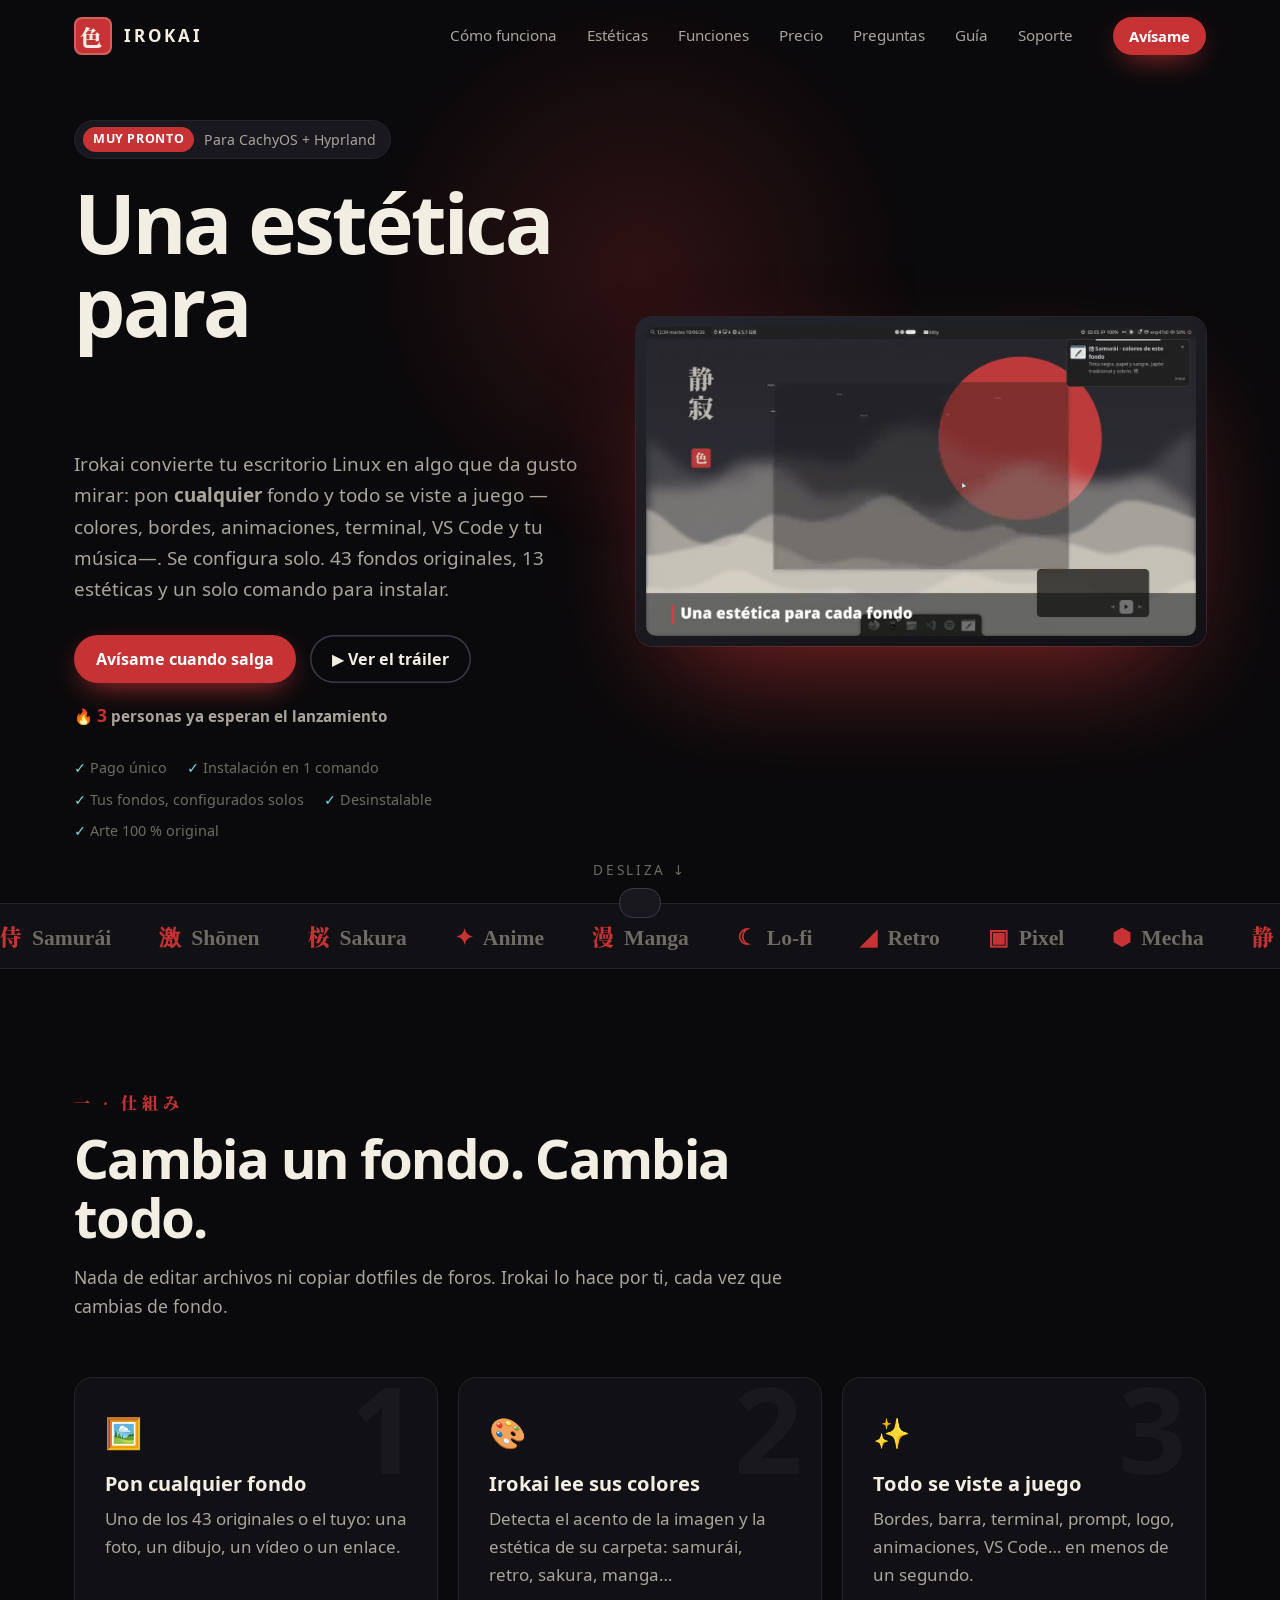
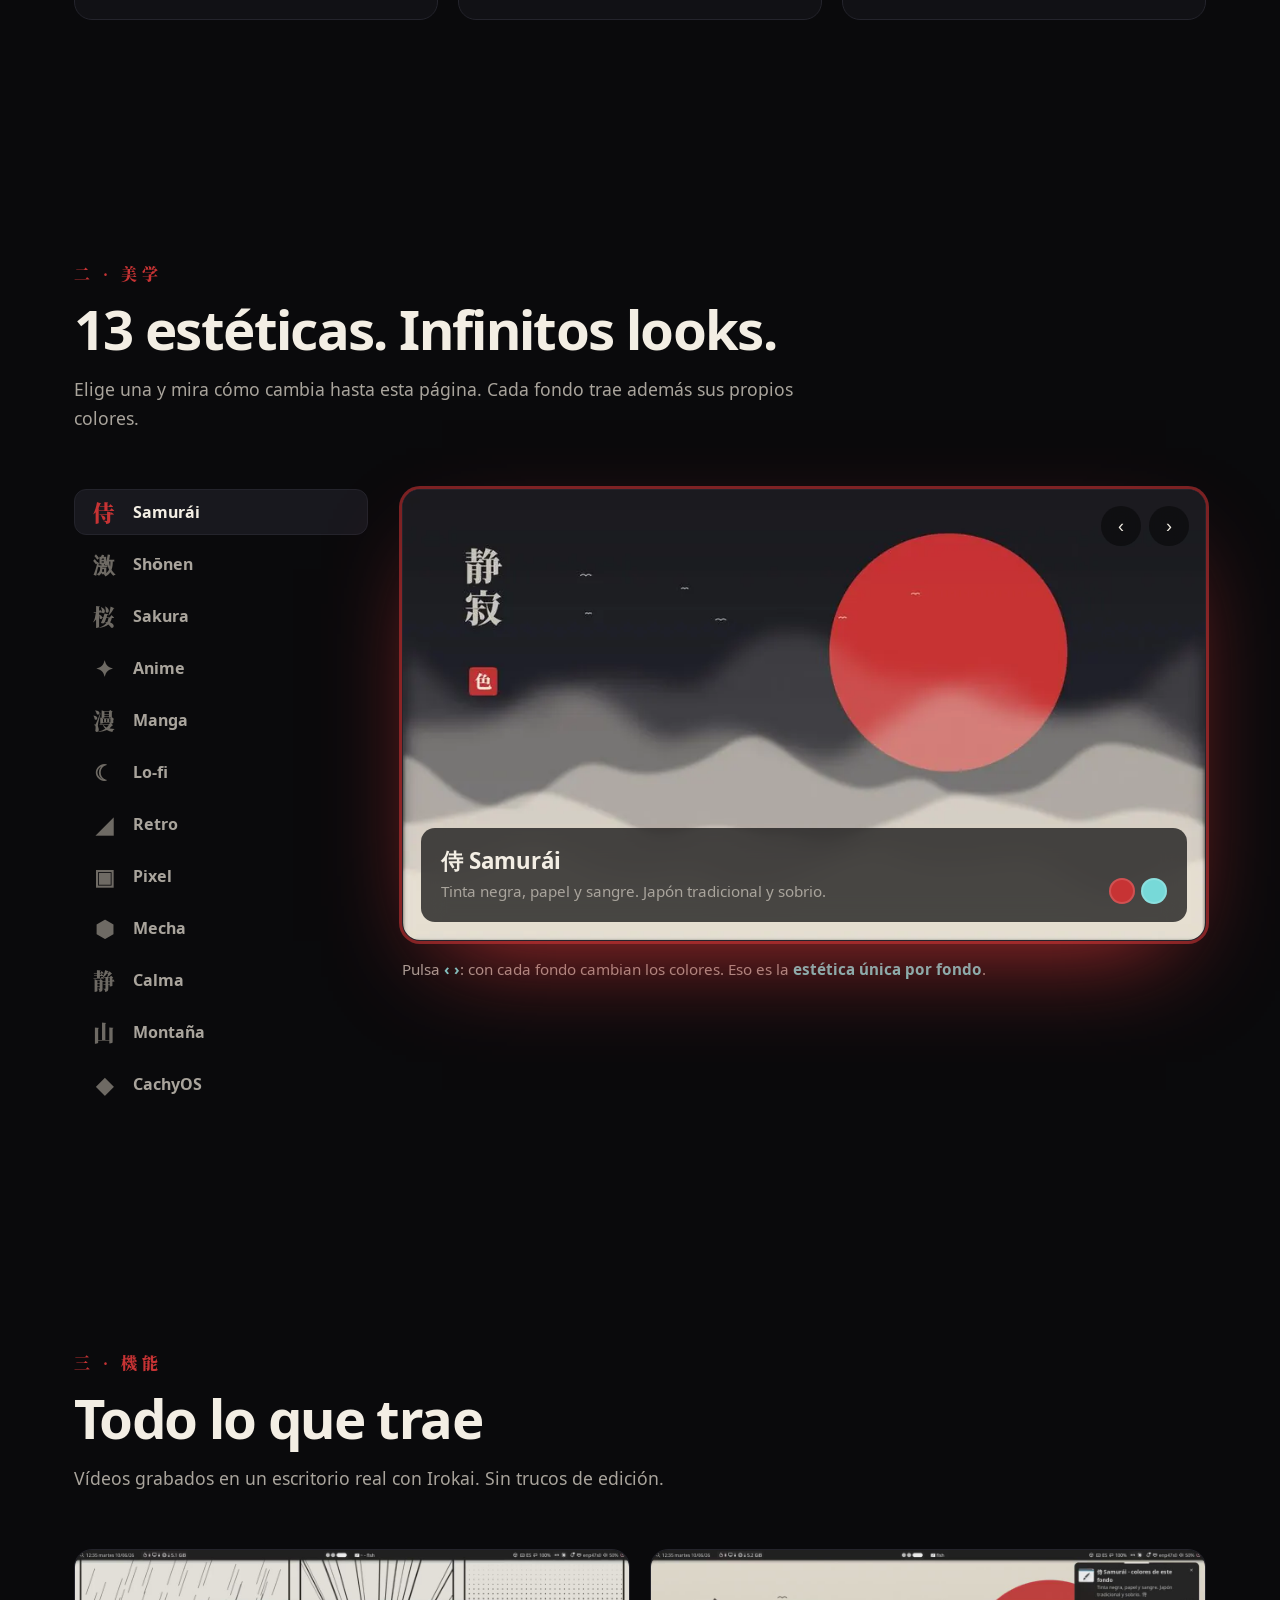
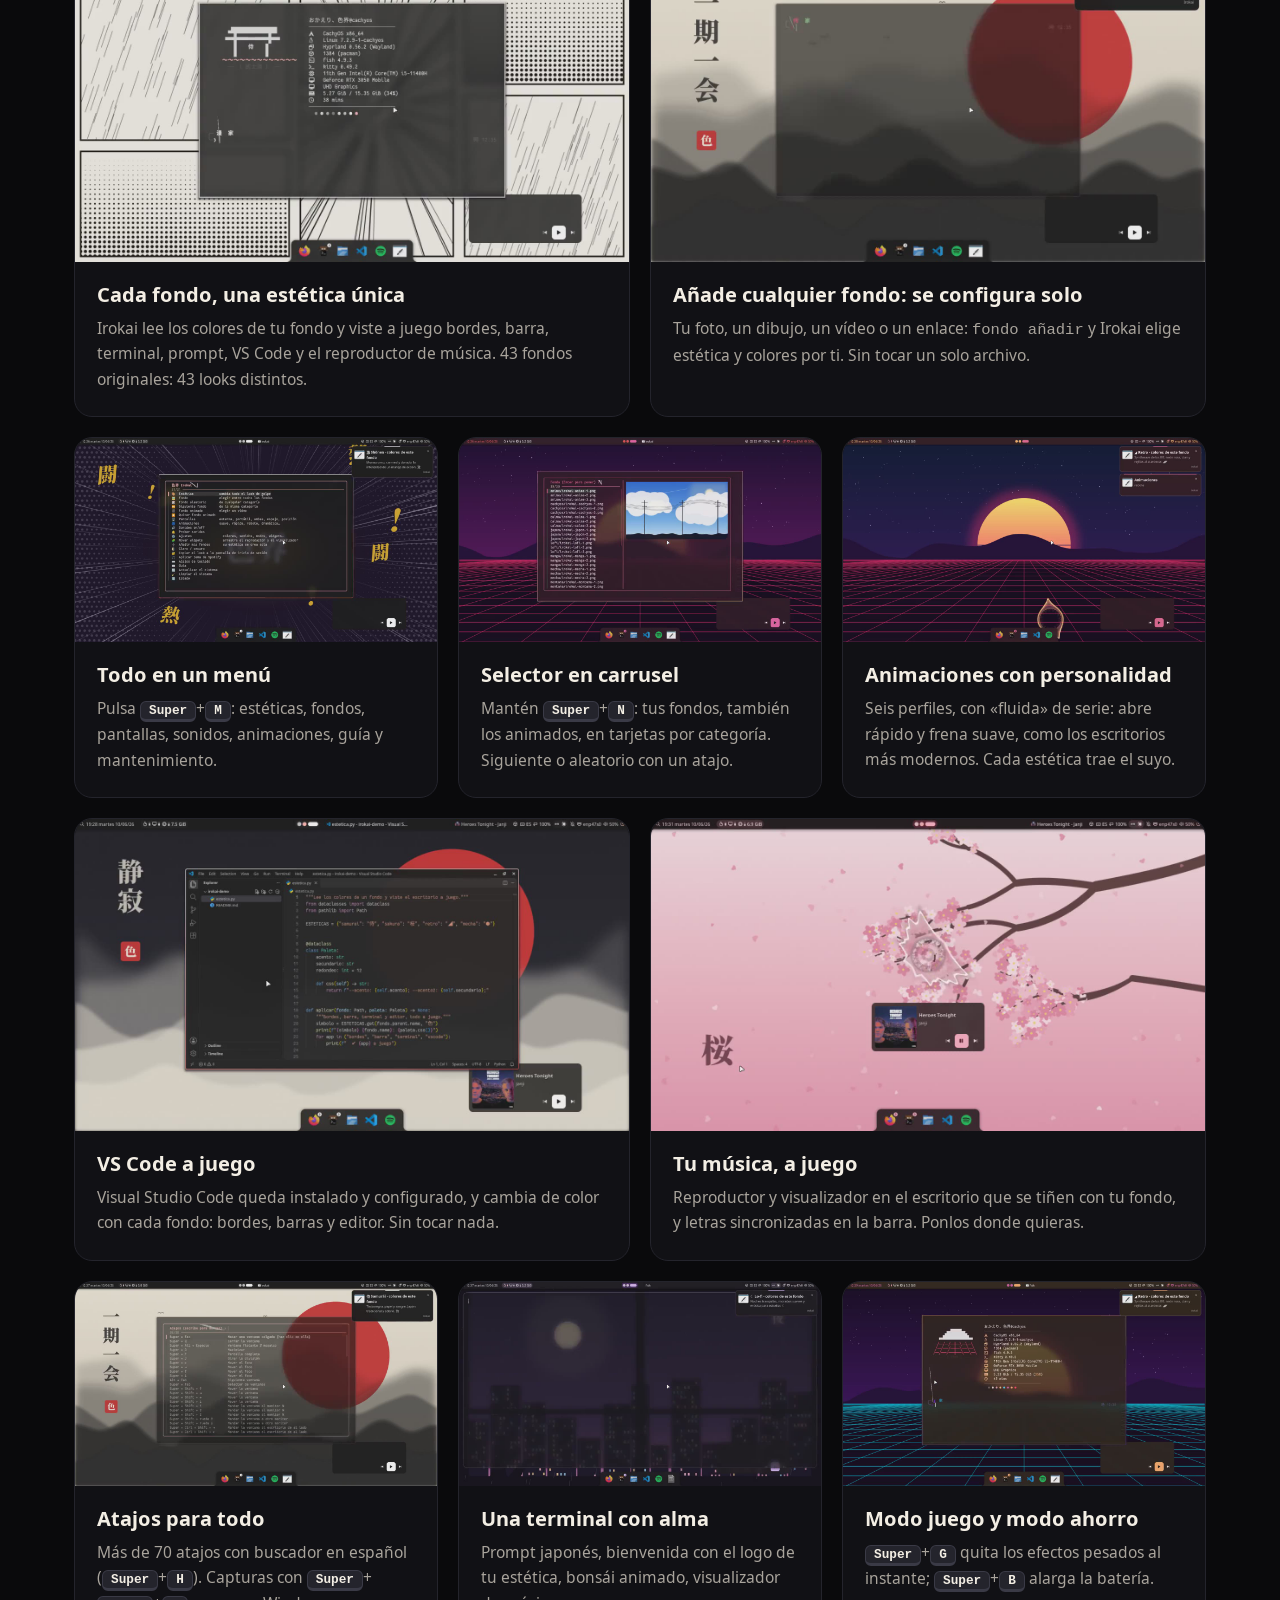
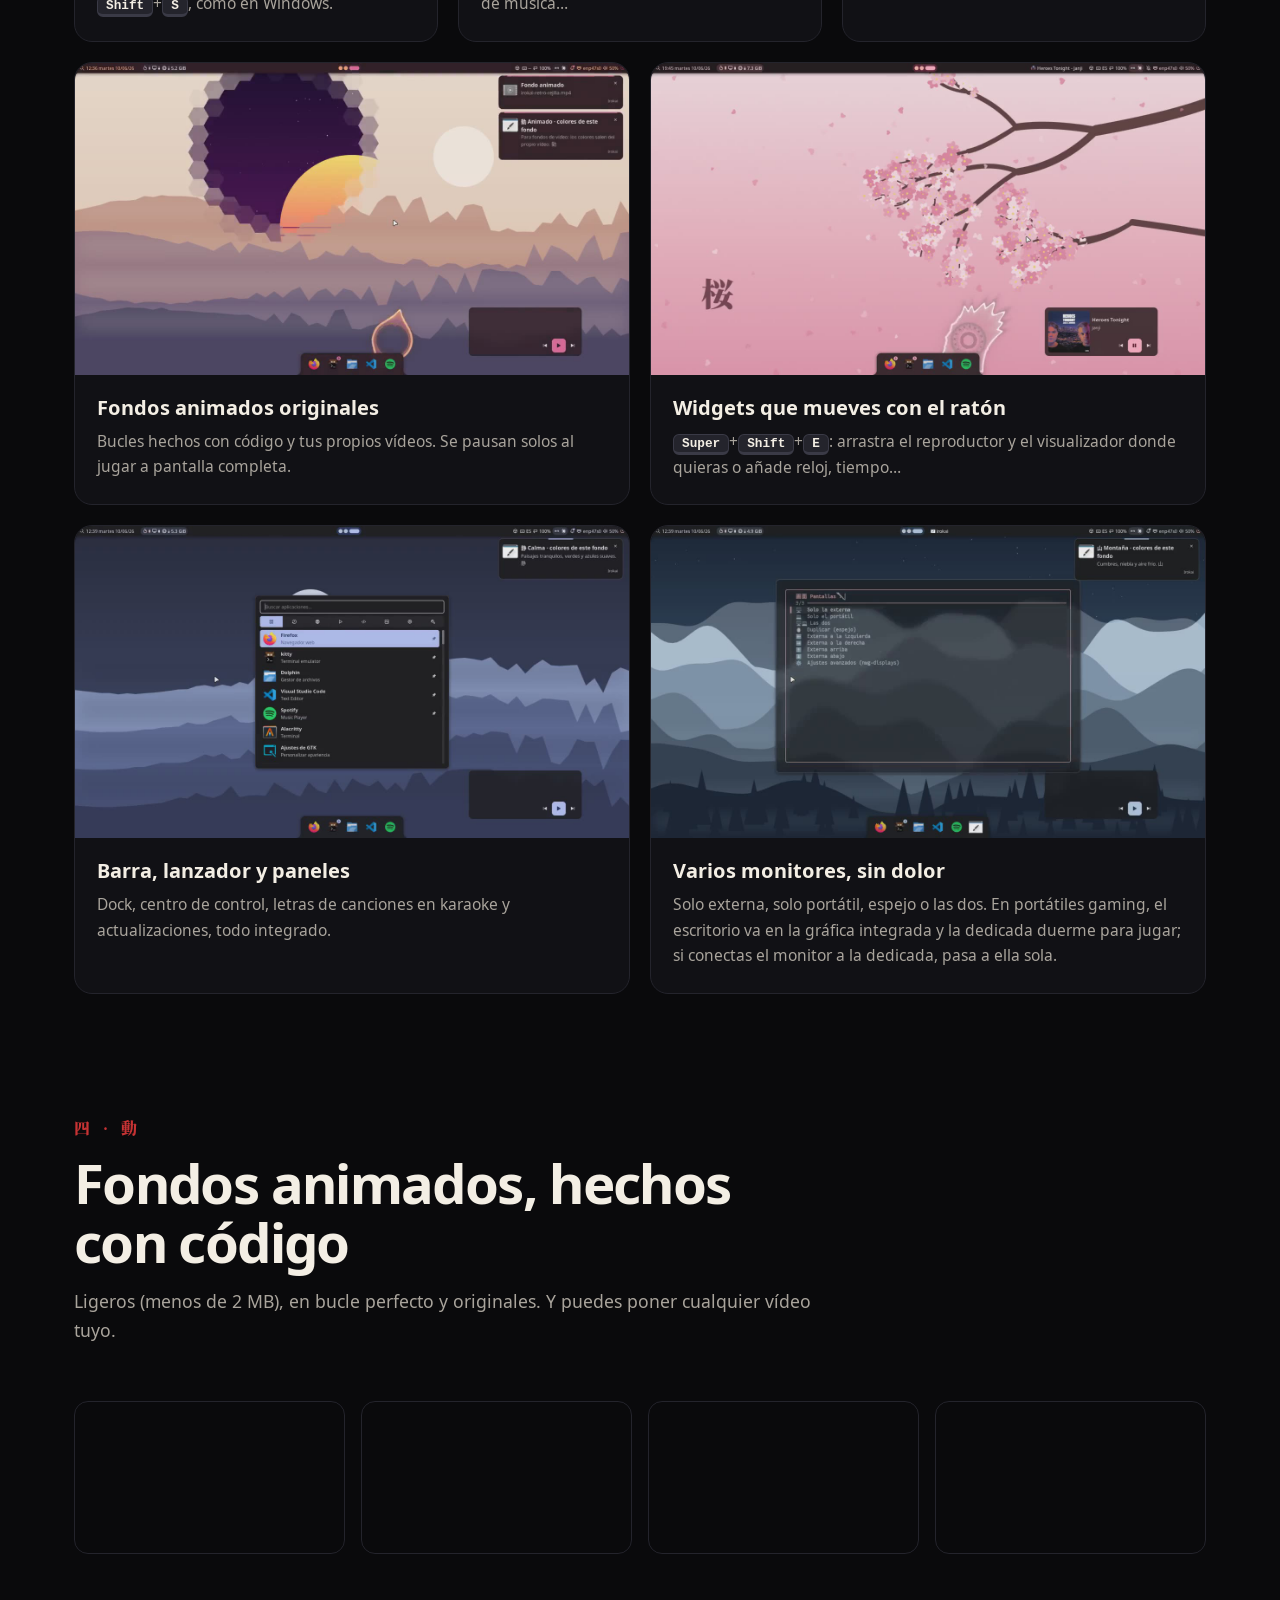
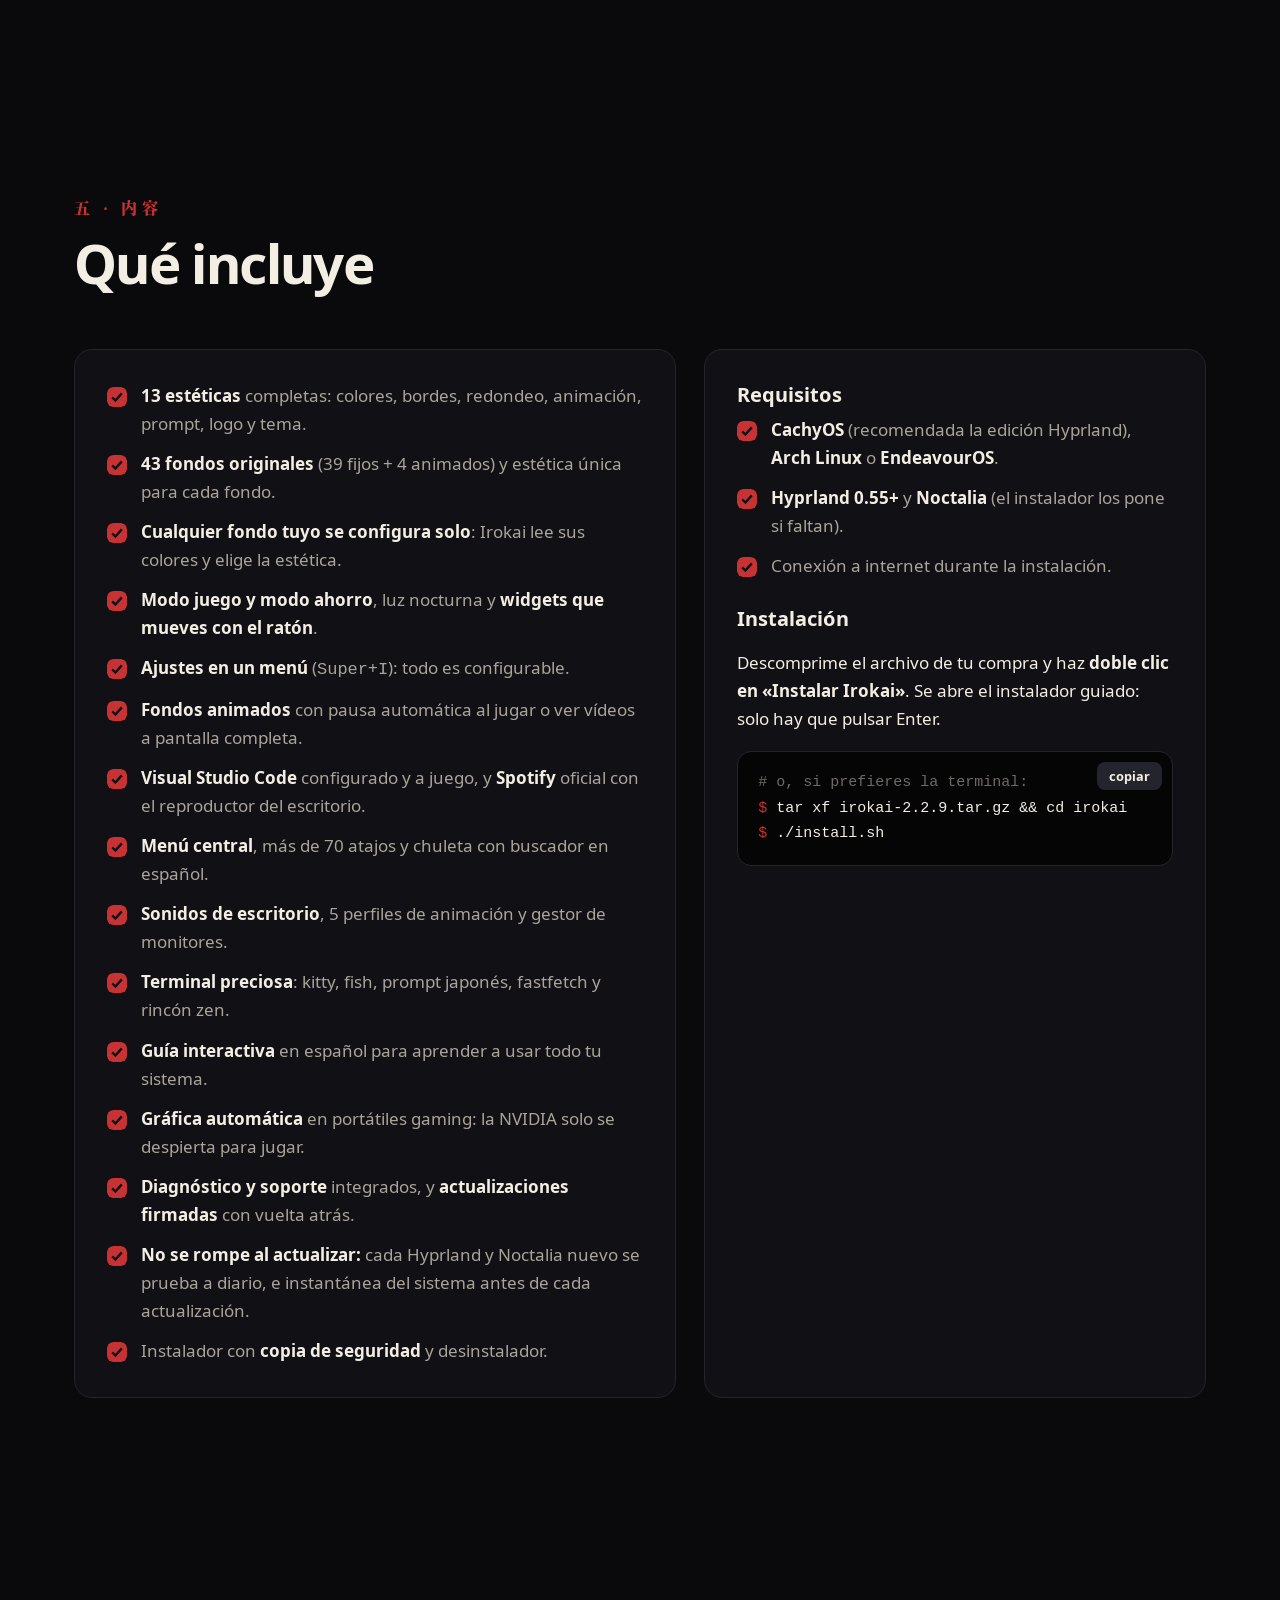
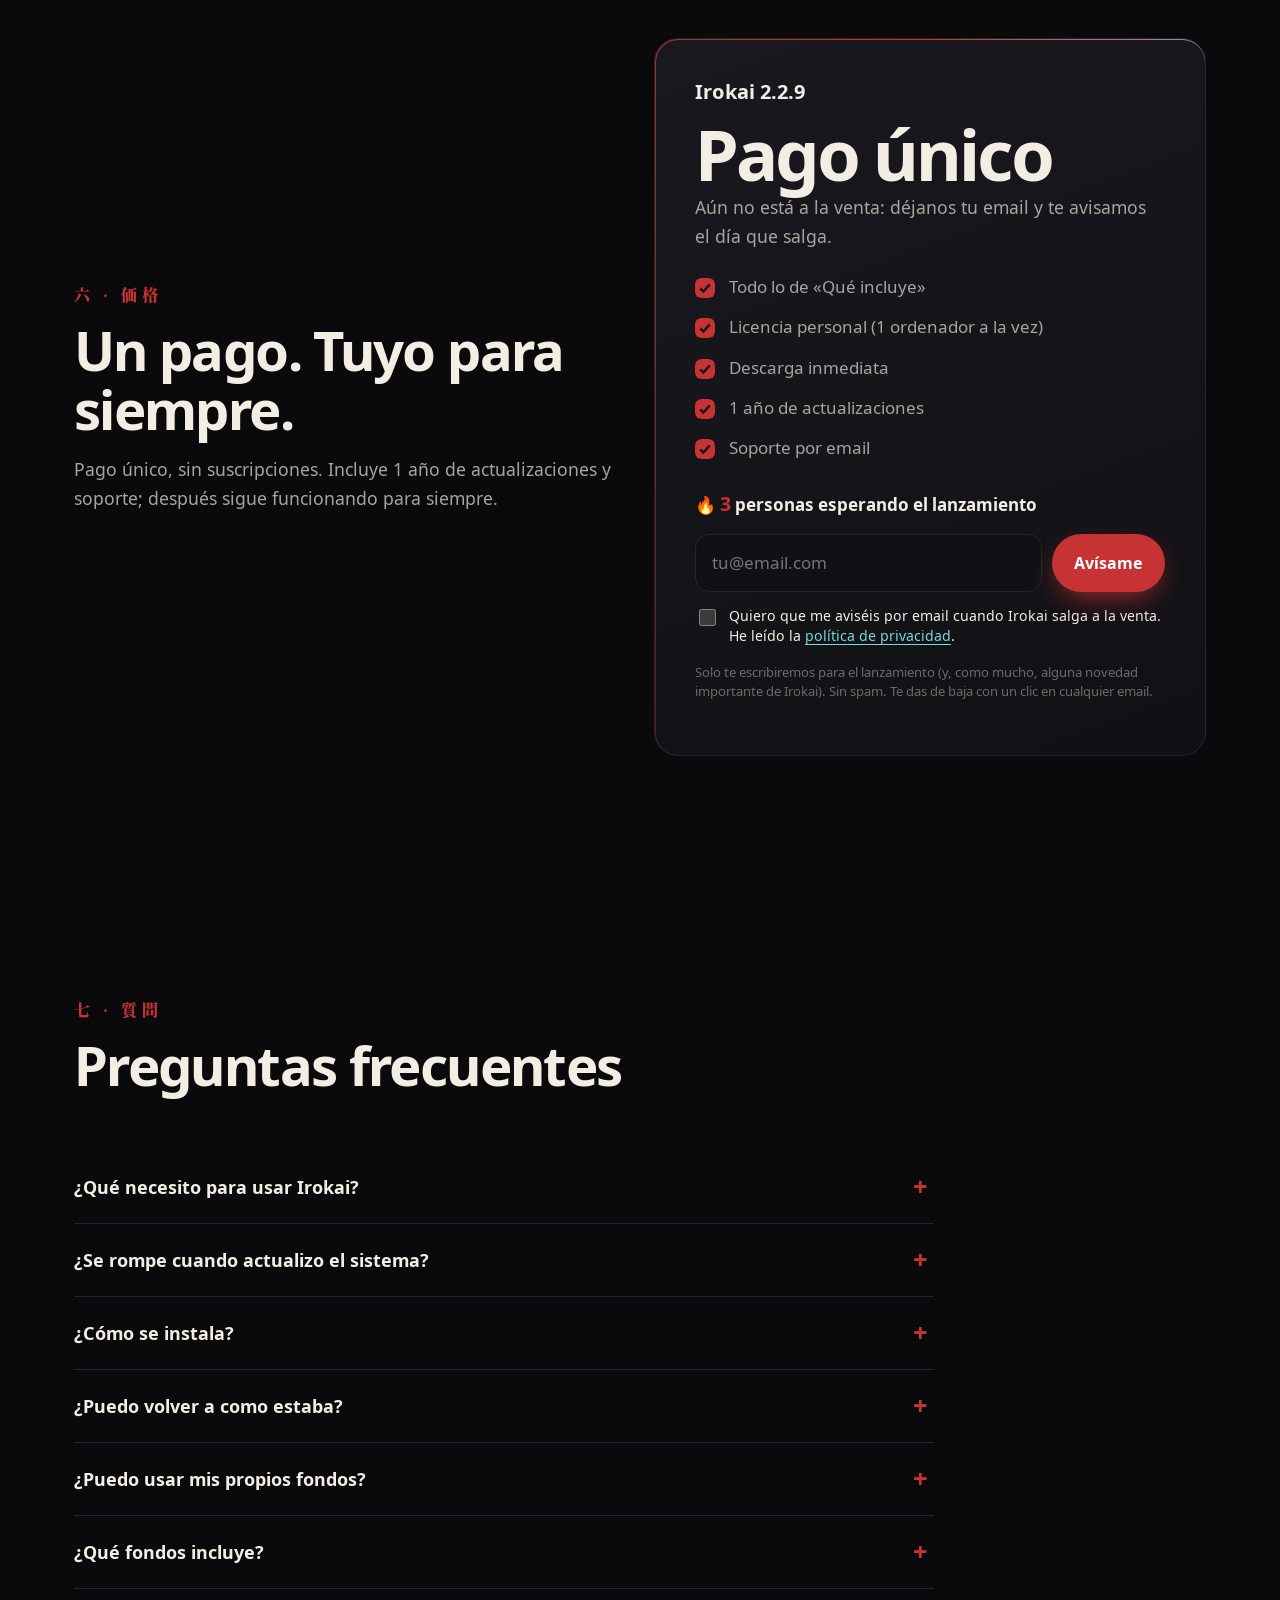
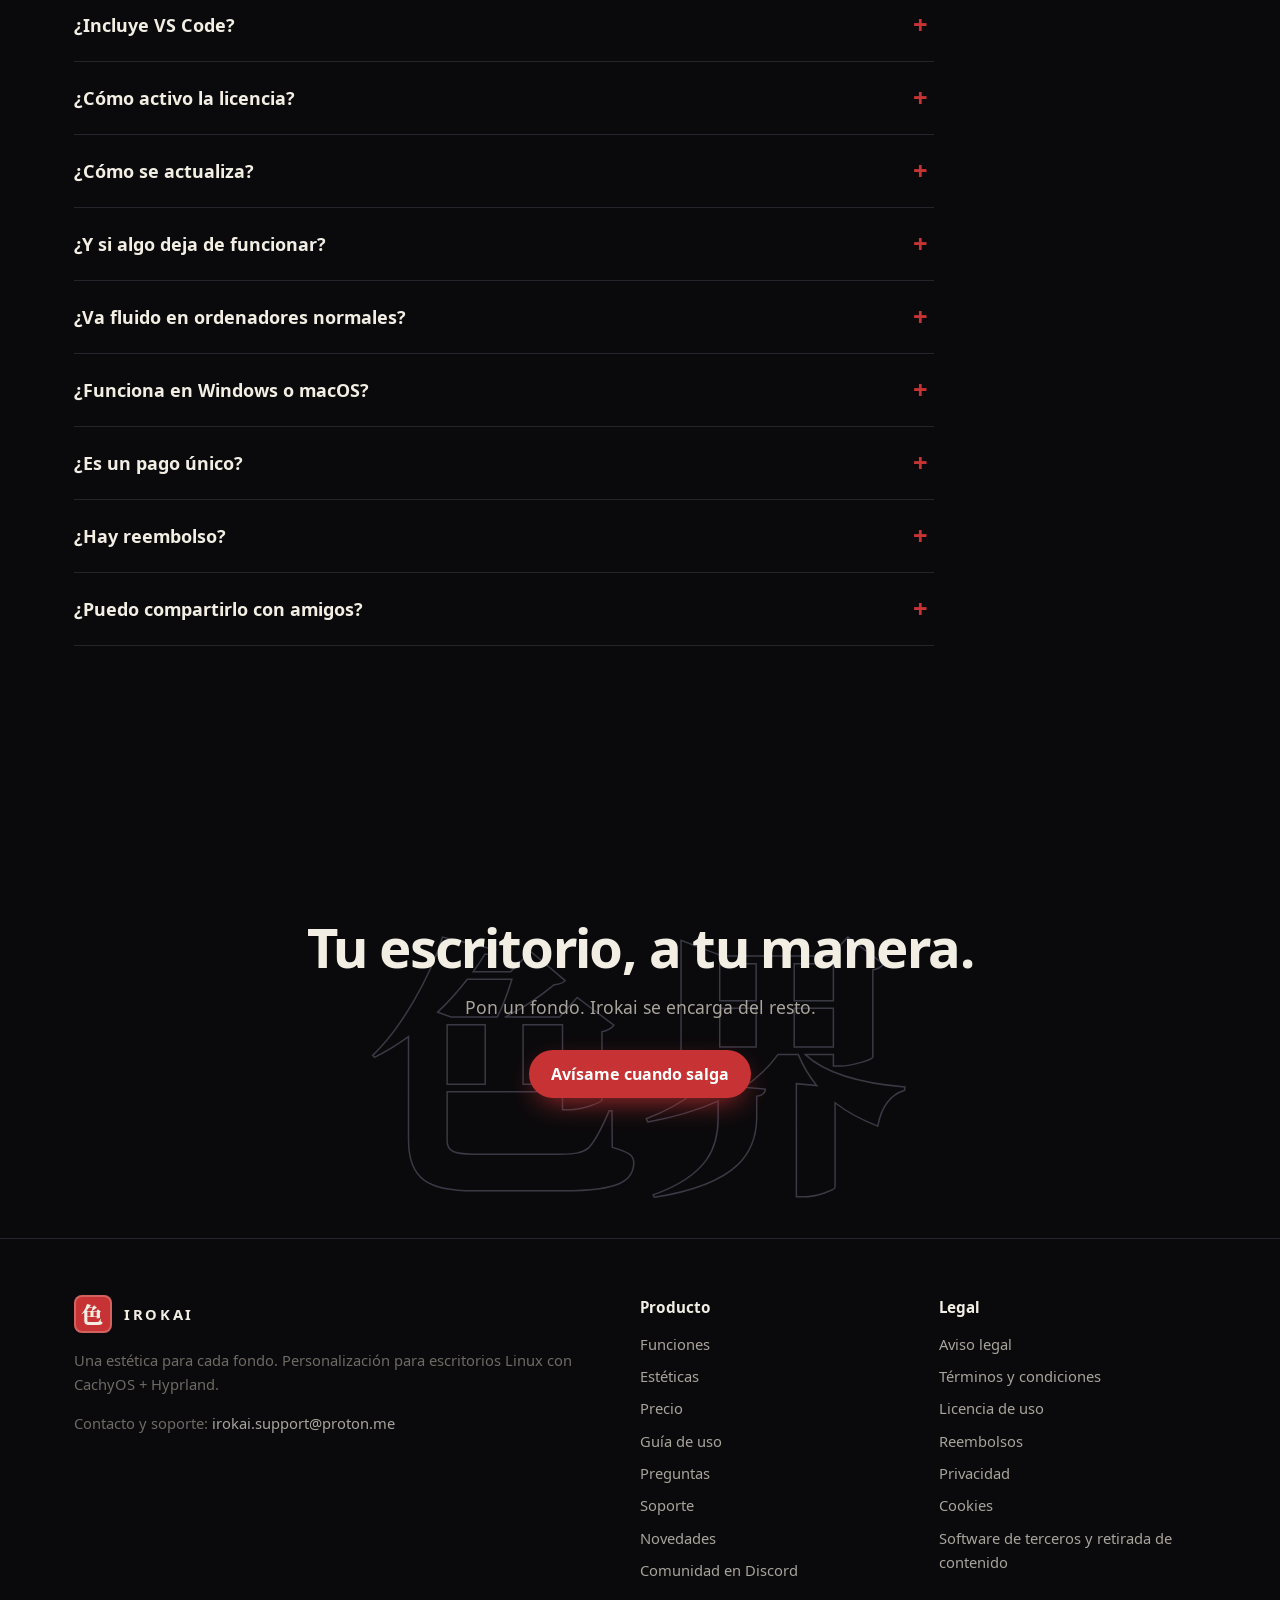
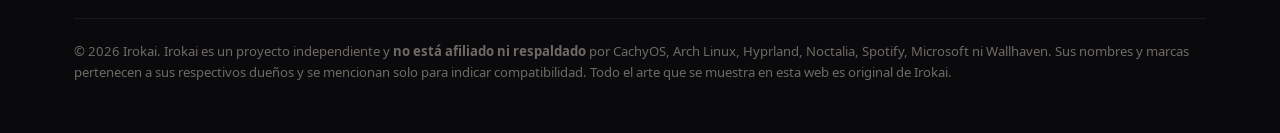
==== commit 59803e60: "Irokai 2.2.9" ====
--- a/docs/index.html
+++ b/docs/index.html
@@ -26,7 +26,7 @@
 <meta name="twitter:image" content="https://danitechia.github.io/irokai-web/marca/og.png">
 <link rel="preload" href="fuentes/sans-700.woff2" as="font" type="font/woff2" crossorigin>
 <link rel="stylesheet" href="estilo.css?v=bb0face2">
-<link rel="preload" as="image" href="media/heroe.jpg"><script type="application/ld+json">{"@context": "https://schema.org", "@type": "SoftwareApplication", "name": "Irokai", "alternateName": "色界", "description": "Personalización para escritorios Linux: una estética para cada fondo en CachyOS + Hyprland.", "applicationCategory": "DesktopEnhancementApplication", "operatingSystem": "Linux (CachyOS, Arch Linux) con Hyprland", "softwareVersion": "2.2.8", "inLanguage": "es", "url": "https://danitechia.github.io/irokai-web", "image": "https://danitechia.github.io/irokai-web/marca/og.png", "screenshot": "https://danitechia.github.io/irokai-web/media/trailer.jpg"}</script><script type="application/ld+json">{"@context": "https://schema.org", "@type": "Organization", "name": "Irokai", "url": "https://danitechia.github.io/irokai-web", "logo": "https://danitechia.github.io/irokai-web/marca/favicon.svg", "email": "irokai.support@proton.me", "sameAs": ["https://www.tiktok.com/@daniiatech"]}</script><script type="application/ld+json">{"@context": "https://schema.org", "@type": "FAQPage", "mainEntity": [{"@type": "Question", "name": "¿Qué necesito para usar Irokai?", "acceptedAnswer": {"@type": "Answer", "text": "Un PC con <b>CachyOS</b> (recomendada la edición Hyprland), <b>Arch Linux</b> o <b>EndeavourOS</b>. El instalador pone Hyprland y Noctalia si faltan, trae su propia configuración base si tu sistema no tiene una, y te avisa de todo lo demás."}}, {"@type": "Question", "name": "¿Se rompe cuando actualizo el sistema?", "acceptedAnswer": {"@type": "Answer", "text": "Esa es la promesa de Irokai: <b>no</b>. Cada versión nueva de Hyprland y Noctalia se prueba automáticamente cada día antes de que te llegue. <code>irokai actualizar</code> guarda una instantánea del sistema (puedes volver a ella desde el menú de arranque) y, si llega una versión que aún no está probada con Irokai, te propone esperar solo con esa mientras el resto se actualiza."}}, {"@type": "Question", "name": "¿Cómo se instala?", "acceptedAnswer": {"@type": "Answer", "text": "Descomprimes el archivo de tu compra y haces <b>doble clic en «Instalar Irokai»</b>: se abre el instalador guiado y solo tienes que pulsar Enter (si prefieres la terminal, <code>./install.sh</code>). Instala lo necesario desde los repositorios oficiales, guarda una copia de tu configuración y lo deja todo listo. Tarda unos minutos."}}, {"@type": "Question", "name": "¿Puedo volver a como estaba?", "acceptedAnswer": {"@type": "Answer", "text": "Sí. Antes de tocar nada se guarda una copia de tu configuración, y <code>./uninstall.sh</code> deshace la instalación sin borrar tus fondos."}}, {"@type": "Question", "name": "¿Puedo usar mis propios fondos?", "acceptedAnswer": {"@type": "Answer", "text": "Sí, y es lo mejor: pon cualquier imagen o vídeo con <code>fondo añadir</code> (o cópialo en la carpeta <code>mios</code>) y Irokai lee sus colores, elige la estética que mejor le va y configura todo el escritorio a juego. No tienes que tocar ningún archivo."}}, {"@type": "Question", "name": "¿Qué fondos incluye?", "acceptedAnswer": {"@type": "Answer", "text": "43 fondos <b>originales</b> creados por Irokai (39 fijos en 12 estilos y 4 animados), libres de derechos de terceros. Además, con <code>irokai fondos buscar</code> puedes buscar y descargar tú mismo fondos SFW de Wallhaven para tu uso personal."}}, {"@type": "Question", "name": "¿Incluye VS Code?", "acceptedAnswer": {"@type": "Answer", "text": "Instala <b>Visual Studio Code</b> (de Microsoft, bajo su licencia) y lo configura: se tiñe con los colores de tu fondo. También instala el cliente oficial de <b>Spotify</b>, que funciona con las teclas multimedia, el reproductor del escritorio y las letras en karaoke."}}, {"@type": "Question", "name": "¿Cómo activo la licencia?", "acceptedAnswer": {"@type": "Answer", "text": "El instalador te pide la clave del correo de compra (o luego: <code>irokai licencia activar &lt;clave&gt;</code>). Una licencia es para <b>una persona y un ordenador a la vez</b>: para cambiar de ordenador, <code>irokai licencia desactivar</code> en el anterior y actívala en el nuevo."}}, {"@type": "Question", "name": "¿Cómo se actualiza?", "acceptedAnswer": {"@type": "Answer", "text": "<code>irokai actualizar</code> pone el sistema al día con una instantánea de seguridad y te ofrece la versión nueva de Irokai si la hay: comprueba que es oficial (va firmada), guarda tu versión actual y, si algo fallara, vuelve sola atrás (o tú con <code>irokai actualizar volver</code>)."}}, {"@type": "Question", "name": "¿Y si algo deja de funcionar?", "acceptedAnswer": {"@type": "Answer", "text": "<code>irokai diagnostico</code> revisa lo importante y te dice cómo arreglarlo. Si no se soluciona, <code>irokai soporte</code> prepara un informe sin datos personales para enviarlo por email."}}, {"@type": "Question", "name": "¿Va fluido en ordenadores normales?", "acceptedAnswer": {"@type": "Answer", "text": "Sí. Los efectos están optimizados y los fondos animados se pausan solos con juegos o vídeos a pantalla completa. Si quieres el máximo rendimiento, <kbd>Super</kbd>+<kbd>G</kbd> activa el modo juego, y <kbd>Super</kbd>+<kbd>B</kbd> el modo ahorro."}}, {"@type": "Question", "name": "¿Funciona en Windows o macOS?", "acceptedAnswer": {"@type": "Answer", "text": "No. Irokai es para Linux (CachyOS, Arch Linux o EndeavourOS con Hyprland). Si quieres probarlo, instala CachyOS en otro disco."}}, {"@type": "Question", "name": "¿Es un pago único?", "acceptedAnswer": {"@type": "Answer", "text": "Sí: una vez, con <b>1 año de actualizaciones y soporte</b> incluido. Después Irokai sigue funcionando para siempre; si quieres las versiones nuevas, renuevas otro año. Sin suscripciones."}}, {"@type": "Question", "name": "¿Hay reembolso?", "acceptedAnswer": {"@type": "Answer", "text": "Es contenido digital de descarga inmediata, así que al comprar aceptas perder el derecho de desistimiento. Aun así, si Irokai no funciona como se describe en tu sistema compatible y no lo podemos arreglar, te devolvemos el dinero. Detalles en <a href=\"legal/reembolsos.html\">Reembolsos</a>."}}, {"@type": "Question", "name": "¿Puedo compartirlo con amigos?", "acceptedAnswer": {"@type": "Answer", "text": "La licencia es para una persona: cada uno necesita la suya. Si les gusta, mándales el enlace 💛"}}]}</script><script type="application/ld+json">{"@context": "https://schema.org", "@type": "VideoObject", "name": "Irokai — tráiler", "description": "Una estética para cada fondo en Linux con CachyOS + Hyprland.", "thumbnailUrl": "https://danitechia.github.io/irokai-web/media/trailer.jpg", "contentUrl": "https://danitechia.github.io/irokai-web/media/trailer.mp4", "uploadDate": "2026-11-09"}</script>
+<link rel="preload" as="image" href="media/heroe.jpg"><script type="application/ld+json">{"@context": "https://schema.org", "@type": "SoftwareApplication", "name": "Irokai", "alternateName": "色界", "description": "Personalización para escritorios Linux: una estética para cada fondo en CachyOS + Hyprland.", "applicationCategory": "DesktopEnhancementApplication", "operatingSystem": "Linux (CachyOS, Arch Linux) con Hyprland", "softwareVersion": "2.2.9", "inLanguage": "es", "url": "https://danitechia.github.io/irokai-web", "image": "https://danitechia.github.io/irokai-web/marca/og.png", "screenshot": "https://danitechia.github.io/irokai-web/media/trailer.jpg"}</script><script type="application/ld+json">{"@context": "https://schema.org", "@type": "Organization", "name": "Irokai", "url": "https://danitechia.github.io/irokai-web", "logo": "https://danitechia.github.io/irokai-web/marca/favicon.svg", "email": "irokai.support@proton.me", "sameAs": ["https://www.tiktok.com/@daniiatech"]}</script><script type="application/ld+json">{"@context": "https://schema.org", "@type": "FAQPage", "mainEntity": [{"@type": "Question", "name": "¿Qué necesito para usar Irokai?", "acceptedAnswer": {"@type": "Answer", "text": "Un PC con <b>CachyOS</b> (recomendada la edición Hyprland), <b>Arch Linux</b> o <b>EndeavourOS</b>. El instalador pone Hyprland y Noctalia si faltan, trae su propia configuración base si tu sistema no tiene una, y te avisa de todo lo demás."}}, {"@type": "Question", "name": "¿Se rompe cuando actualizo el sistema?", "acceptedAnswer": {"@type": "Answer", "text": "Esa es la promesa de Irokai: <b>no</b>. Cada versión nueva de Hyprland y Noctalia se prueba automáticamente cada día antes de que te llegue. <code>irokai actualizar</code> guarda una instantánea del sistema (puedes volver a ella desde el menú de arranque) y, si llega una versión que aún no está probada con Irokai, te propone esperar solo con esa mientras el resto se actualiza."}}, {"@type": "Question", "name": "¿Cómo se instala?", "acceptedAnswer": {"@type": "Answer", "text": "Descomprimes el archivo de tu compra y haces <b>doble clic en «Instalar Irokai»</b>: se abre el instalador guiado y solo tienes que pulsar Enter (si prefieres la terminal, <code>./install.sh</code>). Instala lo necesario desde los repositorios oficiales, guarda una copia de tu configuración y lo deja todo listo. Tarda unos minutos."}}, {"@type": "Question", "name": "¿Puedo volver a como estaba?", "acceptedAnswer": {"@type": "Answer", "text": "Sí. Antes de tocar nada se guarda una copia de tu configuración, y <code>./uninstall.sh</code> deshace la instalación sin borrar tus fondos."}}, {"@type": "Question", "name": "¿Puedo usar mis propios fondos?", "acceptedAnswer": {"@type": "Answer", "text": "Sí, y es lo mejor: pon cualquier imagen o vídeo con <code>fondo añadir</code> (o cópialo en la carpeta <code>mios</code>) y Irokai lee sus colores, elige la estética que mejor le va y configura todo el escritorio a juego. No tienes que tocar ningún archivo."}}, {"@type": "Question", "name": "¿Qué fondos incluye?", "acceptedAnswer": {"@type": "Answer", "text": "43 fondos <b>originales</b> creados por Irokai (39 fijos en 12 estilos y 4 animados), libres de derechos de terceros. Además, con <code>irokai fondos buscar</code> puedes buscar y descargar tú mismo fondos SFW de Wallhaven para tu uso personal."}}, {"@type": "Question", "name": "¿Incluye VS Code?", "acceptedAnswer": {"@type": "Answer", "text": "Instala <b>Visual Studio Code</b> (de Microsoft, bajo su licencia) y lo configura: se tiñe con los colores de tu fondo. También instala el cliente oficial de <b>Spotify</b>, que funciona con las teclas multimedia, el reproductor del escritorio y las letras en karaoke."}}, {"@type": "Question", "name": "¿Cómo activo la licencia?", "acceptedAnswer": {"@type": "Answer", "text": "El instalador te pide la clave del correo de compra (o luego: <code>irokai licencia activar &lt;clave&gt;</code>). Una licencia es para <b>una persona y un ordenador a la vez</b>: para cambiar de ordenador, <code>irokai licencia desactivar</code> en el anterior y actívala en el nuevo."}}, {"@type": "Question", "name": "¿Cómo se actualiza?", "acceptedAnswer": {"@type": "Answer", "text": "<code>irokai actualizar</code> pone el sistema al día con una instantánea de seguridad y te ofrece la versión nueva de Irokai si la hay: comprueba que es oficial (va firmada), guarda tu versión actual y, si algo fallara, vuelve sola atrás (o tú con <code>irokai actualizar volver</code>)."}}, {"@type": "Question", "name": "¿Y si algo deja de funcionar?", "acceptedAnswer": {"@type": "Answer", "text": "<code>irokai diagnostico</code> revisa lo importante y te dice cómo arreglarlo. Si no se soluciona, <code>irokai soporte</code> prepara un informe sin datos personales para enviarlo por email."}}, {"@type": "Question", "name": "¿Va fluido en ordenadores normales?", "acceptedAnswer": {"@type": "Answer", "text": "Sí. Los efectos están optimizados y los fondos animados se pausan solos con juegos o vídeos a pantalla completa. Si quieres el máximo rendimiento, <kbd>Super</kbd>+<kbd>G</kbd> activa el modo juego, y <kbd>Super</kbd>+<kbd>B</kbd> el modo ahorro."}}, {"@type": "Question", "name": "¿Funciona en Windows o macOS?", "acceptedAnswer": {"@type": "Answer", "text": "No. Irokai es para Linux (CachyOS, Arch Linux o EndeavourOS con Hyprland). Si quieres probarlo, instala CachyOS en otro disco."}}, {"@type": "Question", "name": "¿Es un pago único?", "acceptedAnswer": {"@type": "Answer", "text": "Sí: una vez, con <b>1 año de actualizaciones y soporte</b> incluido. Después Irokai sigue funcionando para siempre; si quieres las versiones nuevas, renuevas otro año. Sin suscripciones."}}, {"@type": "Question", "name": "¿Hay reembolso?", "acceptedAnswer": {"@type": "Answer", "text": "Es contenido digital de descarga inmediata, así que al comprar aceptas perder el derecho de desistimiento. Aun así, si Irokai no funciona como se describe en tu sistema compatible y no lo podemos arreglar, te devolvemos el dinero. Detalles en <a href=\"legal/reembolsos.html\">Reembolsos</a>."}}, {"@type": "Question", "name": "¿Puedo compartirlo con amigos?", "acceptedAnswer": {"@type": "Answer", "text": "La licencia es para una persona: cada uno necesita la suya. Si les gusta, mándales el enlace 💛"}}]}</script><script type="application/ld+json">{"@context": "https://schema.org", "@type": "VideoObject", "name": "Irokai — tráiler", "description": "Una estética para cada fondo en Linux con CachyOS + Hyprland.", "thumbnailUrl": "https://danitechia.github.io/irokai-web/media/trailer.jpg", "contentUrl": "https://danitechia.github.io/irokai-web/media/trailer.mp4", "uploadDate": "2026-11-09"}</script>
 </head>
 <body>
 <a class="saltar" href="#contenido">Saltar al contenido</a>
@@ -159,7 +159,7 @@
    <h3 style="margin-top:26px">Instalación</h3>
    <p>Descomprime el archivo de tu compra y haz <b>doble clic en «Instalar Irokai»</b>. Se abre el instalador guiado: solo hay que pulsar Enter.</p>
    <pre class="instalar"><button class="copiar" type="button">copiar</button><span class="c"># o, si prefieres la terminal:</span>
-<span class="p">$</span> tar xf irokai-2.2.8.tar.gz && cd irokai
+<span class="p">$</span> tar xf irokai-2.2.9.tar.gz && cd irokai
 <span class="p">$</span> ./install.sh</pre></div>
  </div>
 </div></section>
@@ -169,7 +169,7 @@
   <h2 id="h-precio">Un pago. Tuyo para siempre.</h2>
   <p class="sub">Pago único, sin suscripciones. Incluye 1 año de actualizaciones y soporte; después sigue funcionando para siempre.</p></div>
  <div class="tarjeta-precio rv" style="--d:.1s">
-  <h3>Irokai 2.2.8</h3>
+  <h3>Irokai 2.2.9</h3>
   <div class="cifra">Pago único</div>
   <p class="sub">Aún no está a la venta: déjanos tu email y te avisamos el día que salga.</p>
   <ul class="lista-check" style="margin:22px 0 26px">
